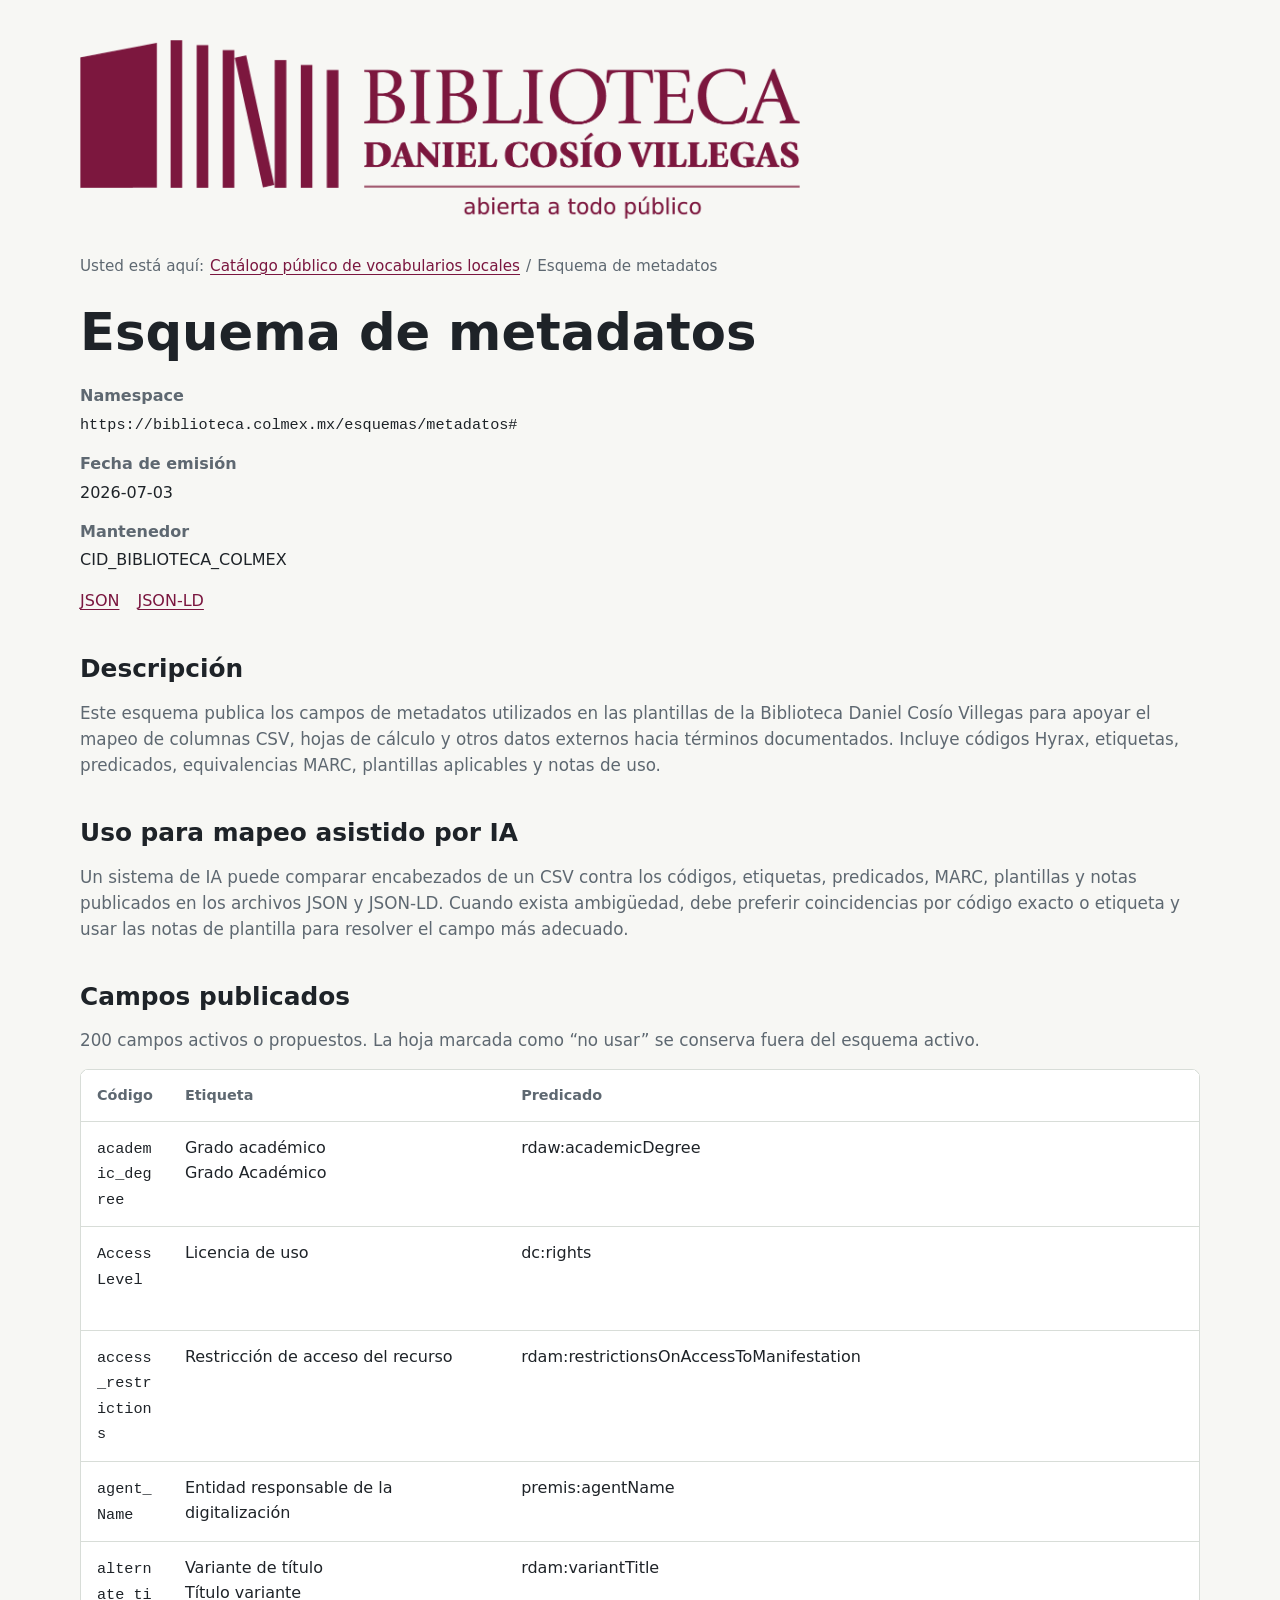
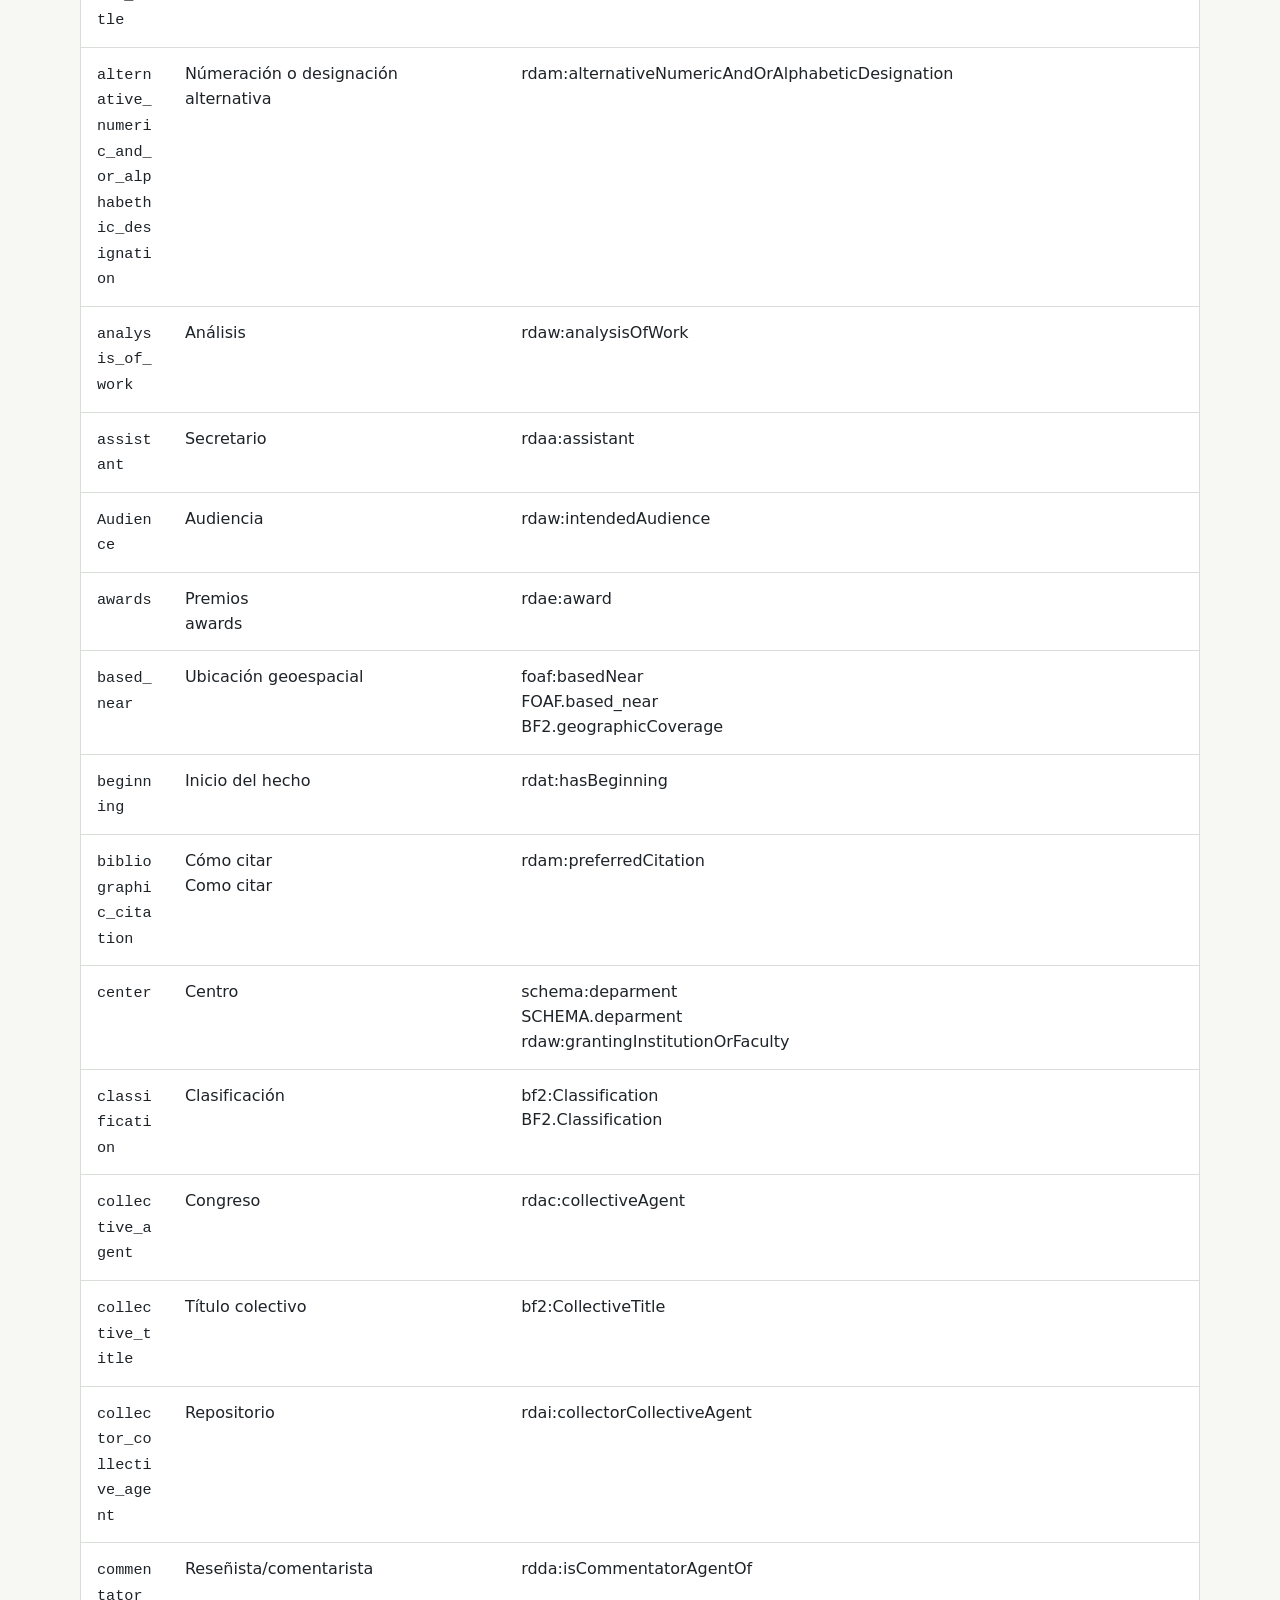
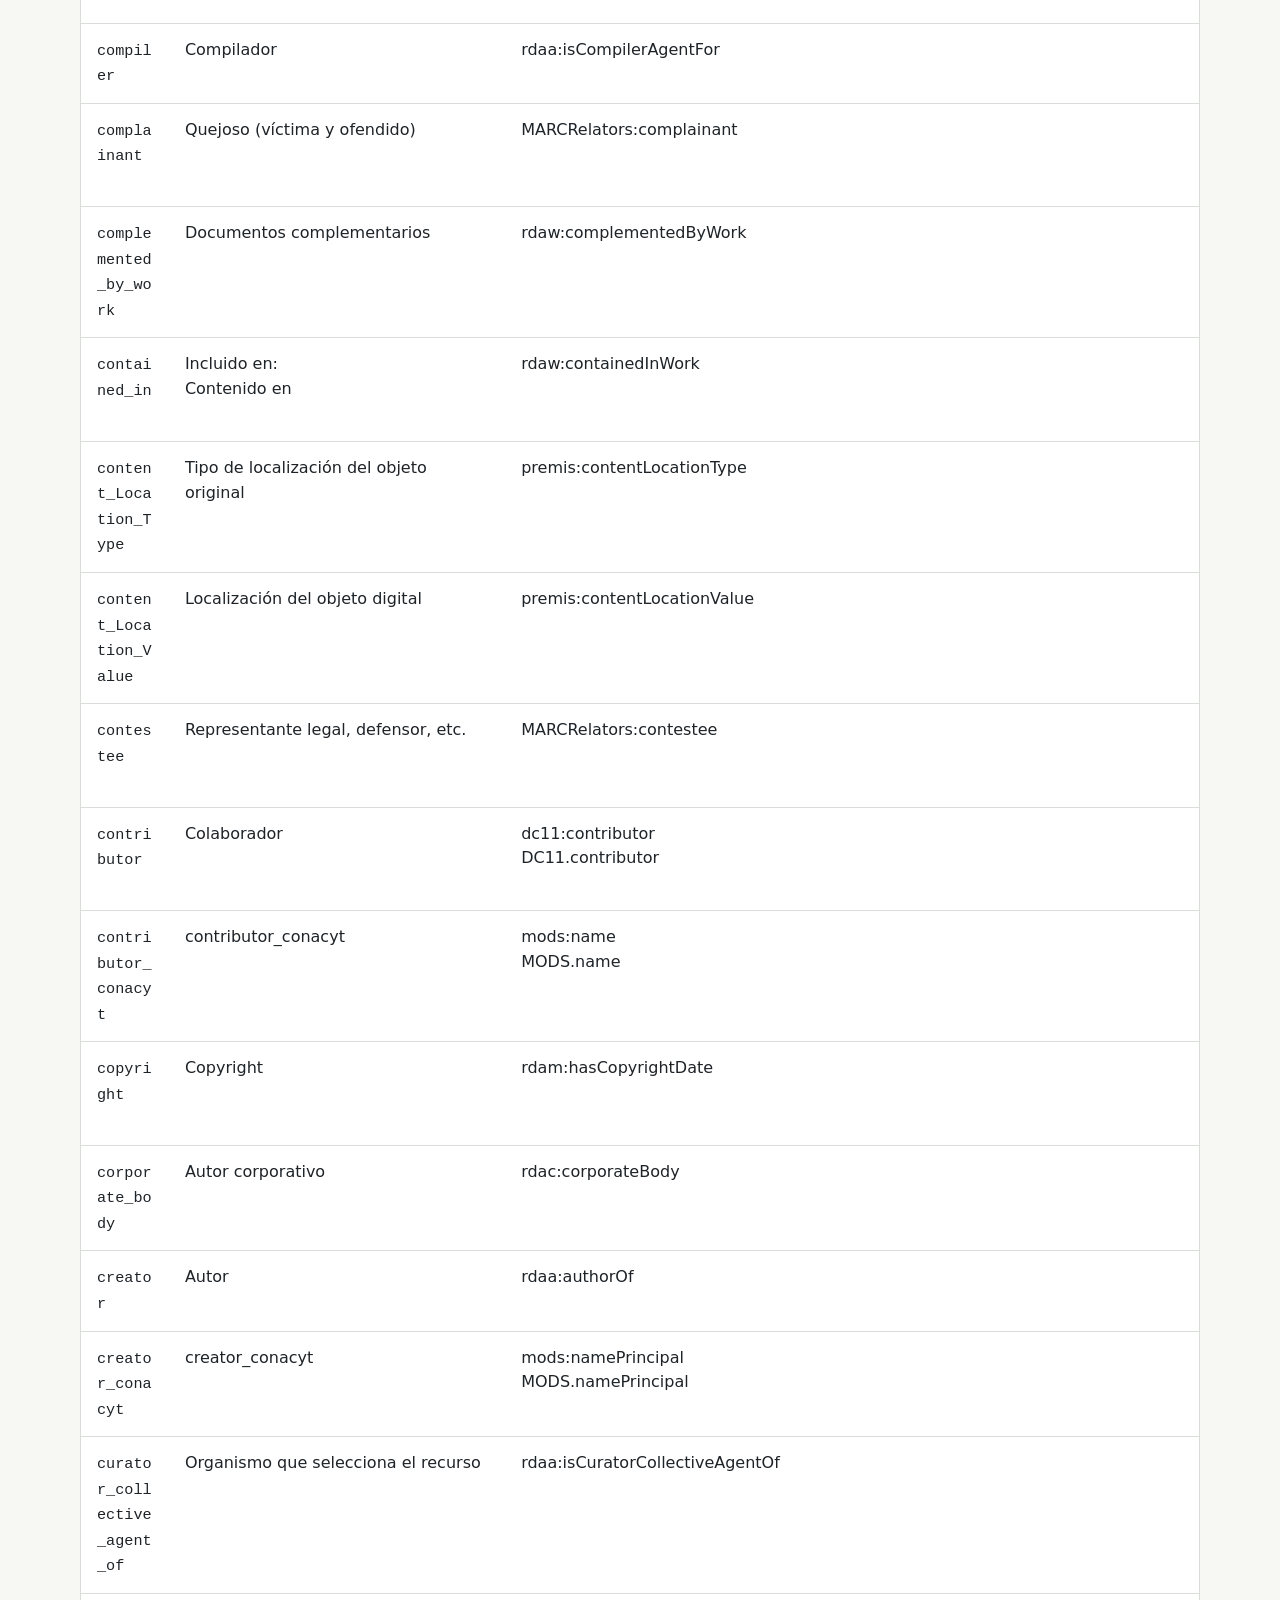
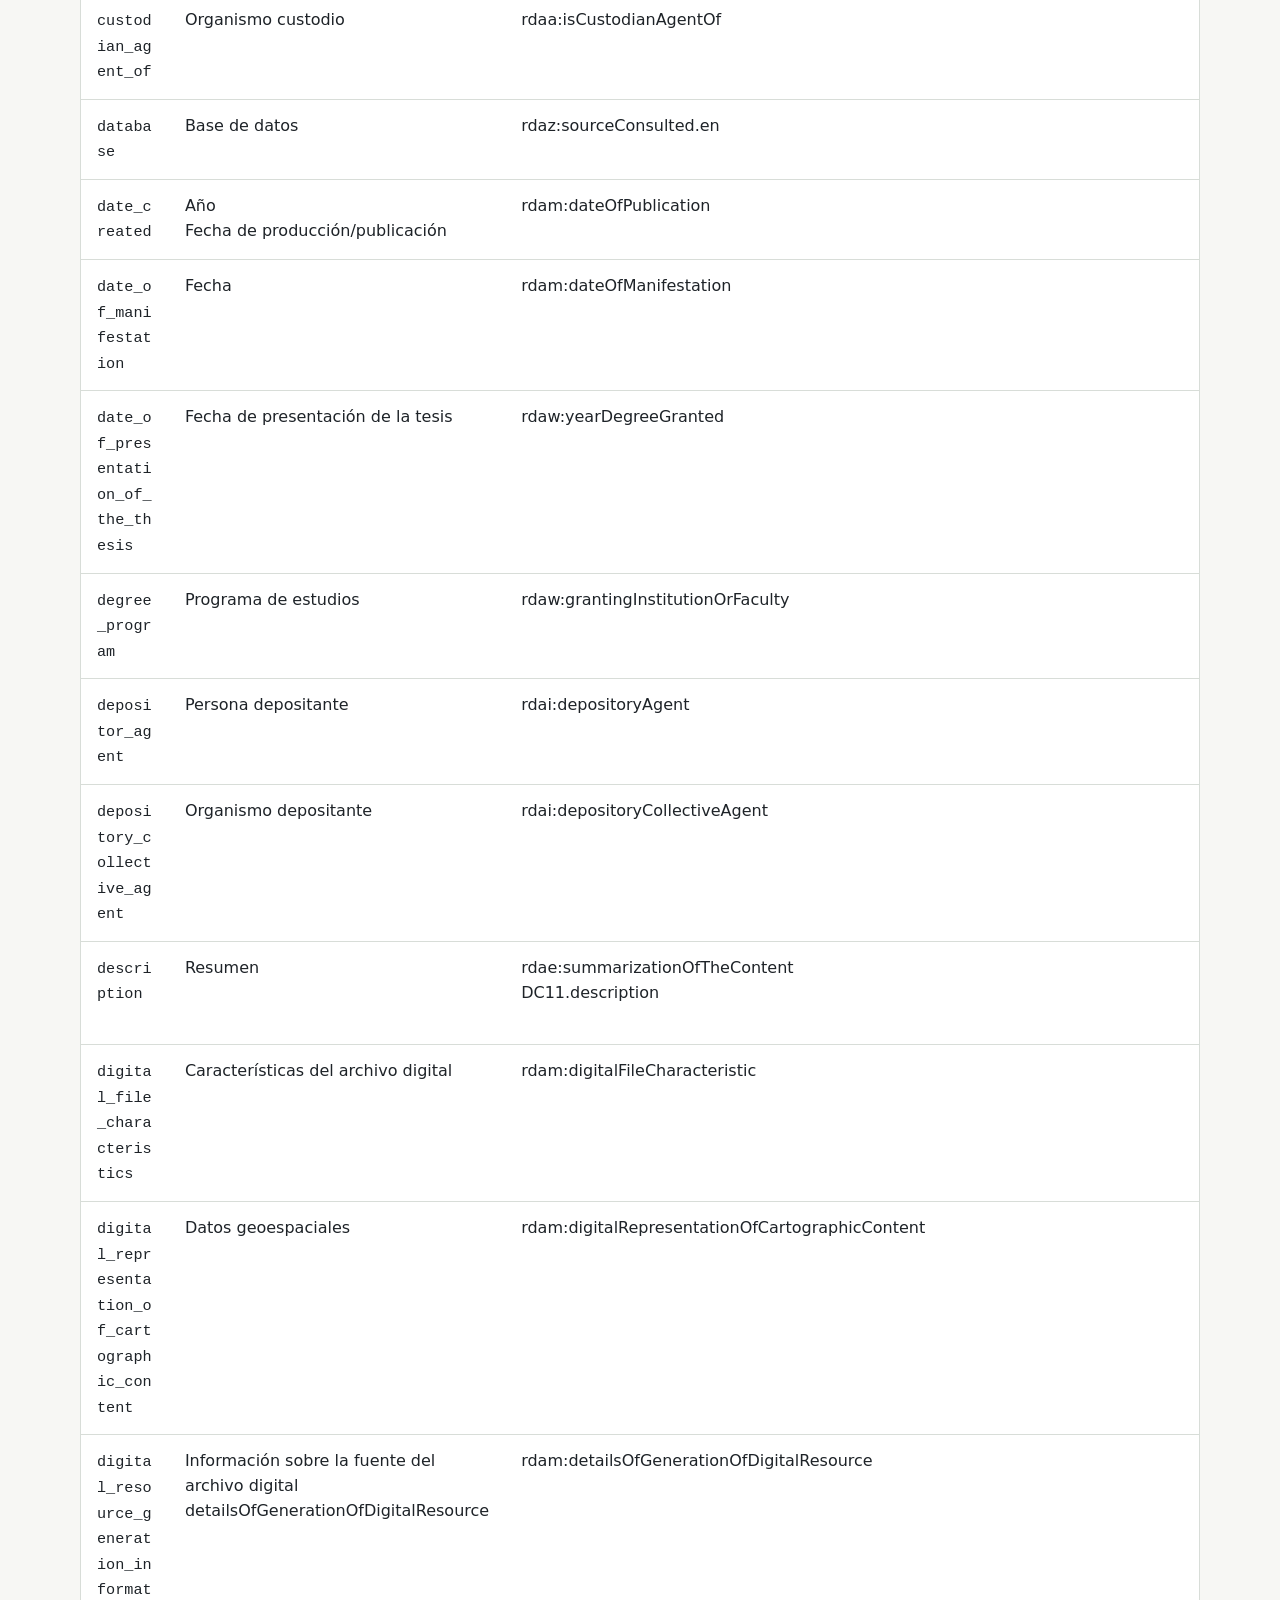
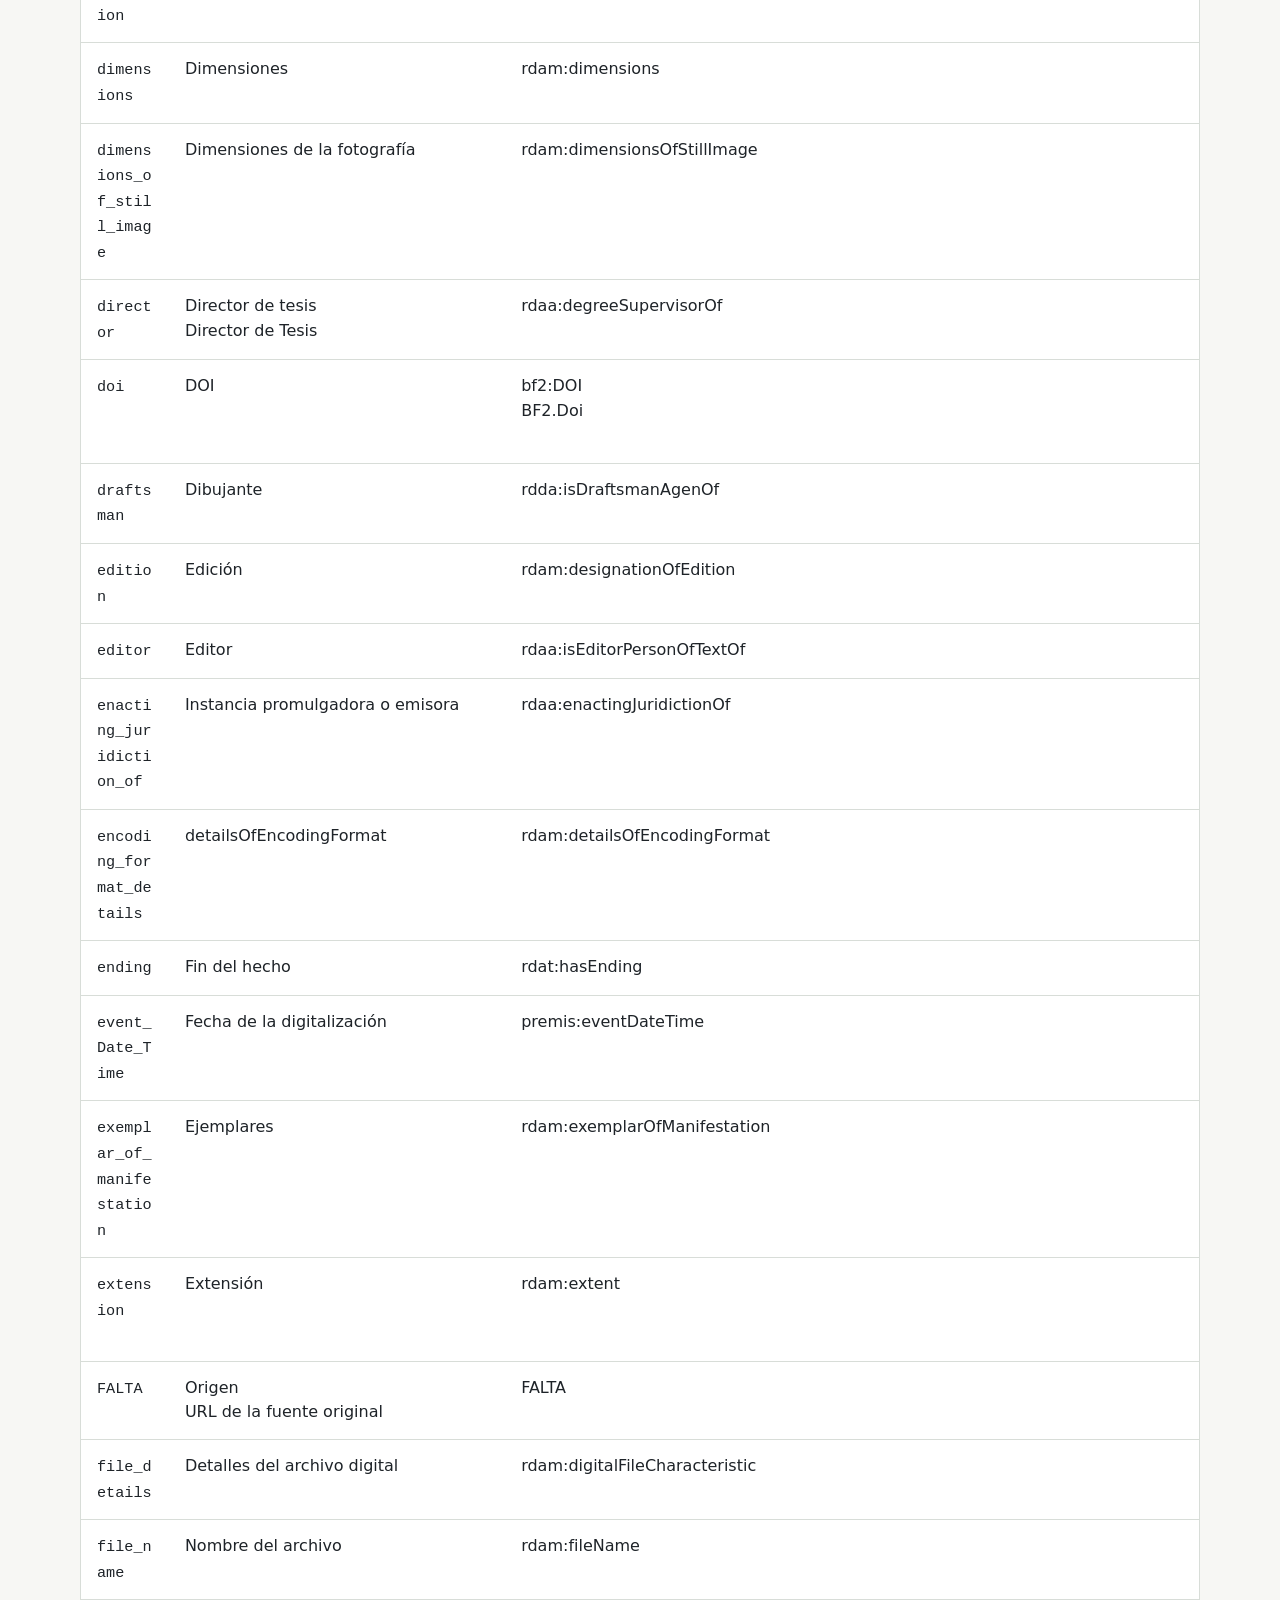
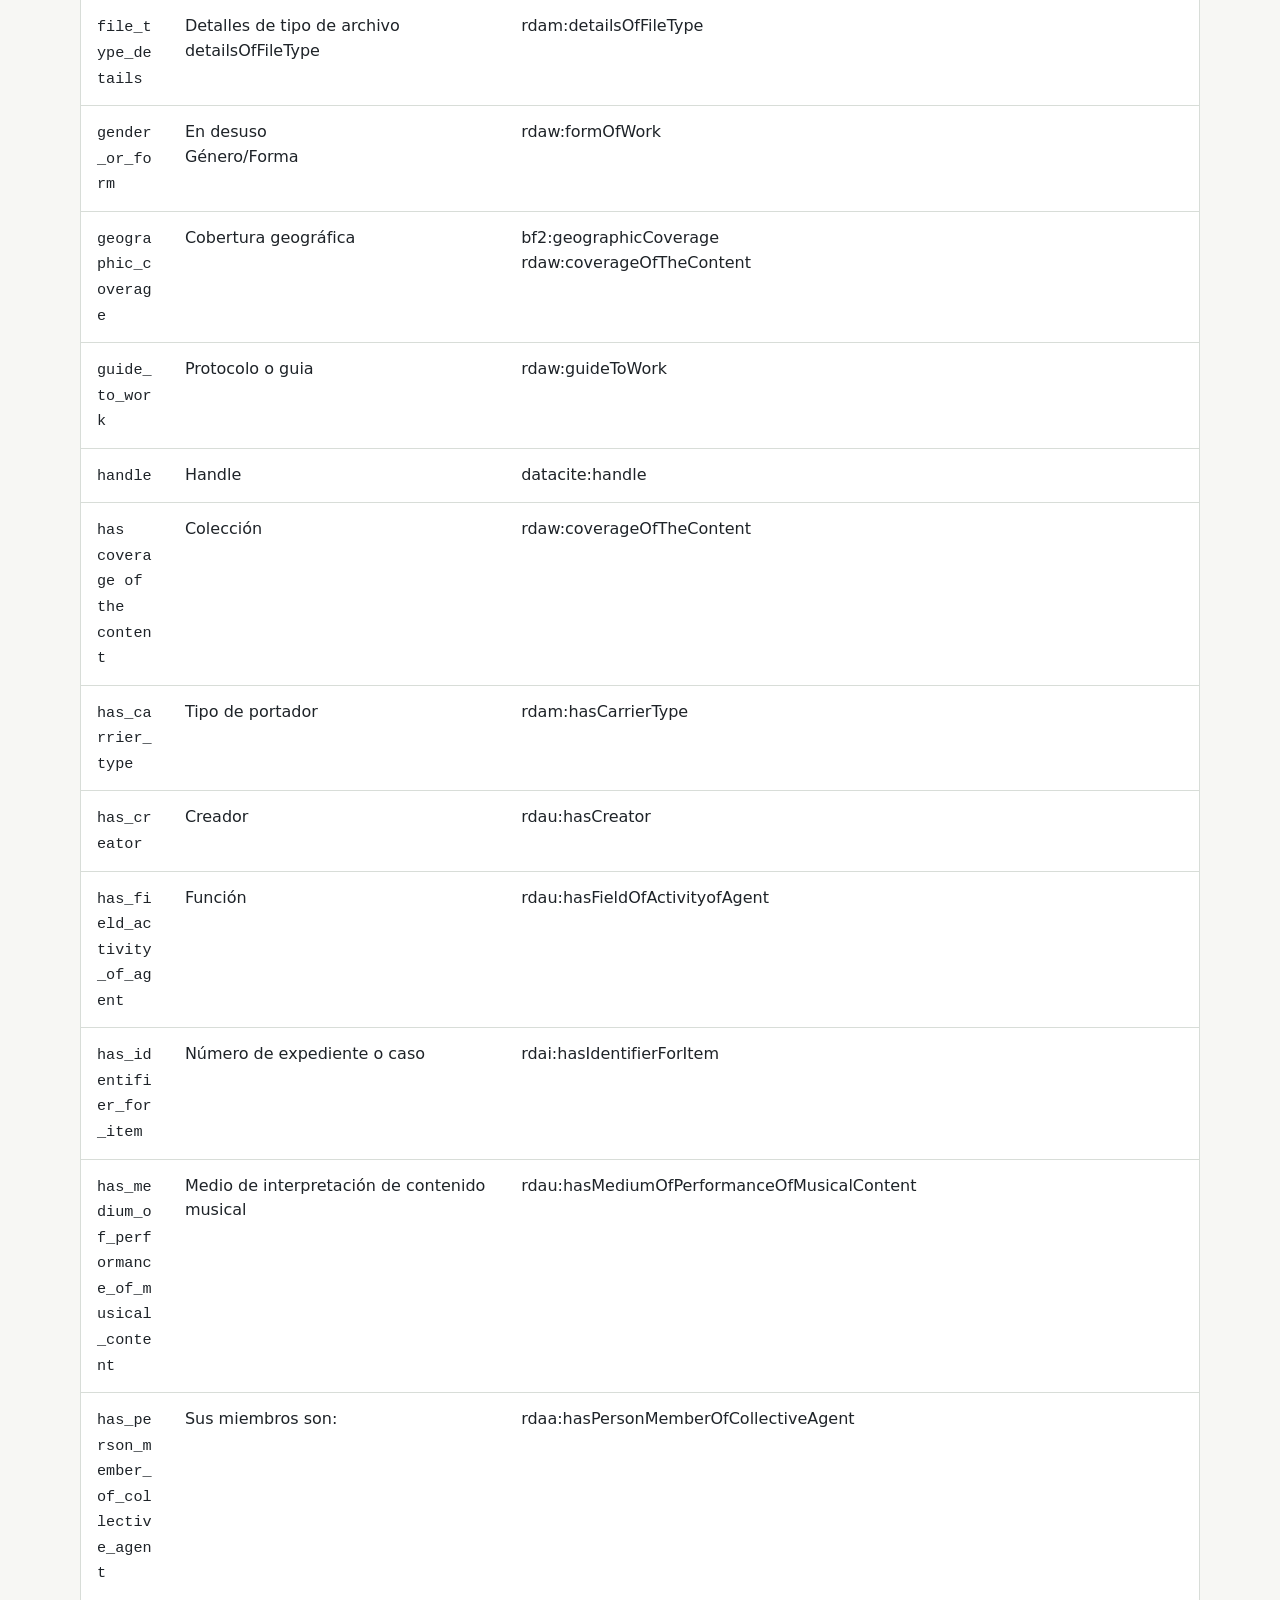
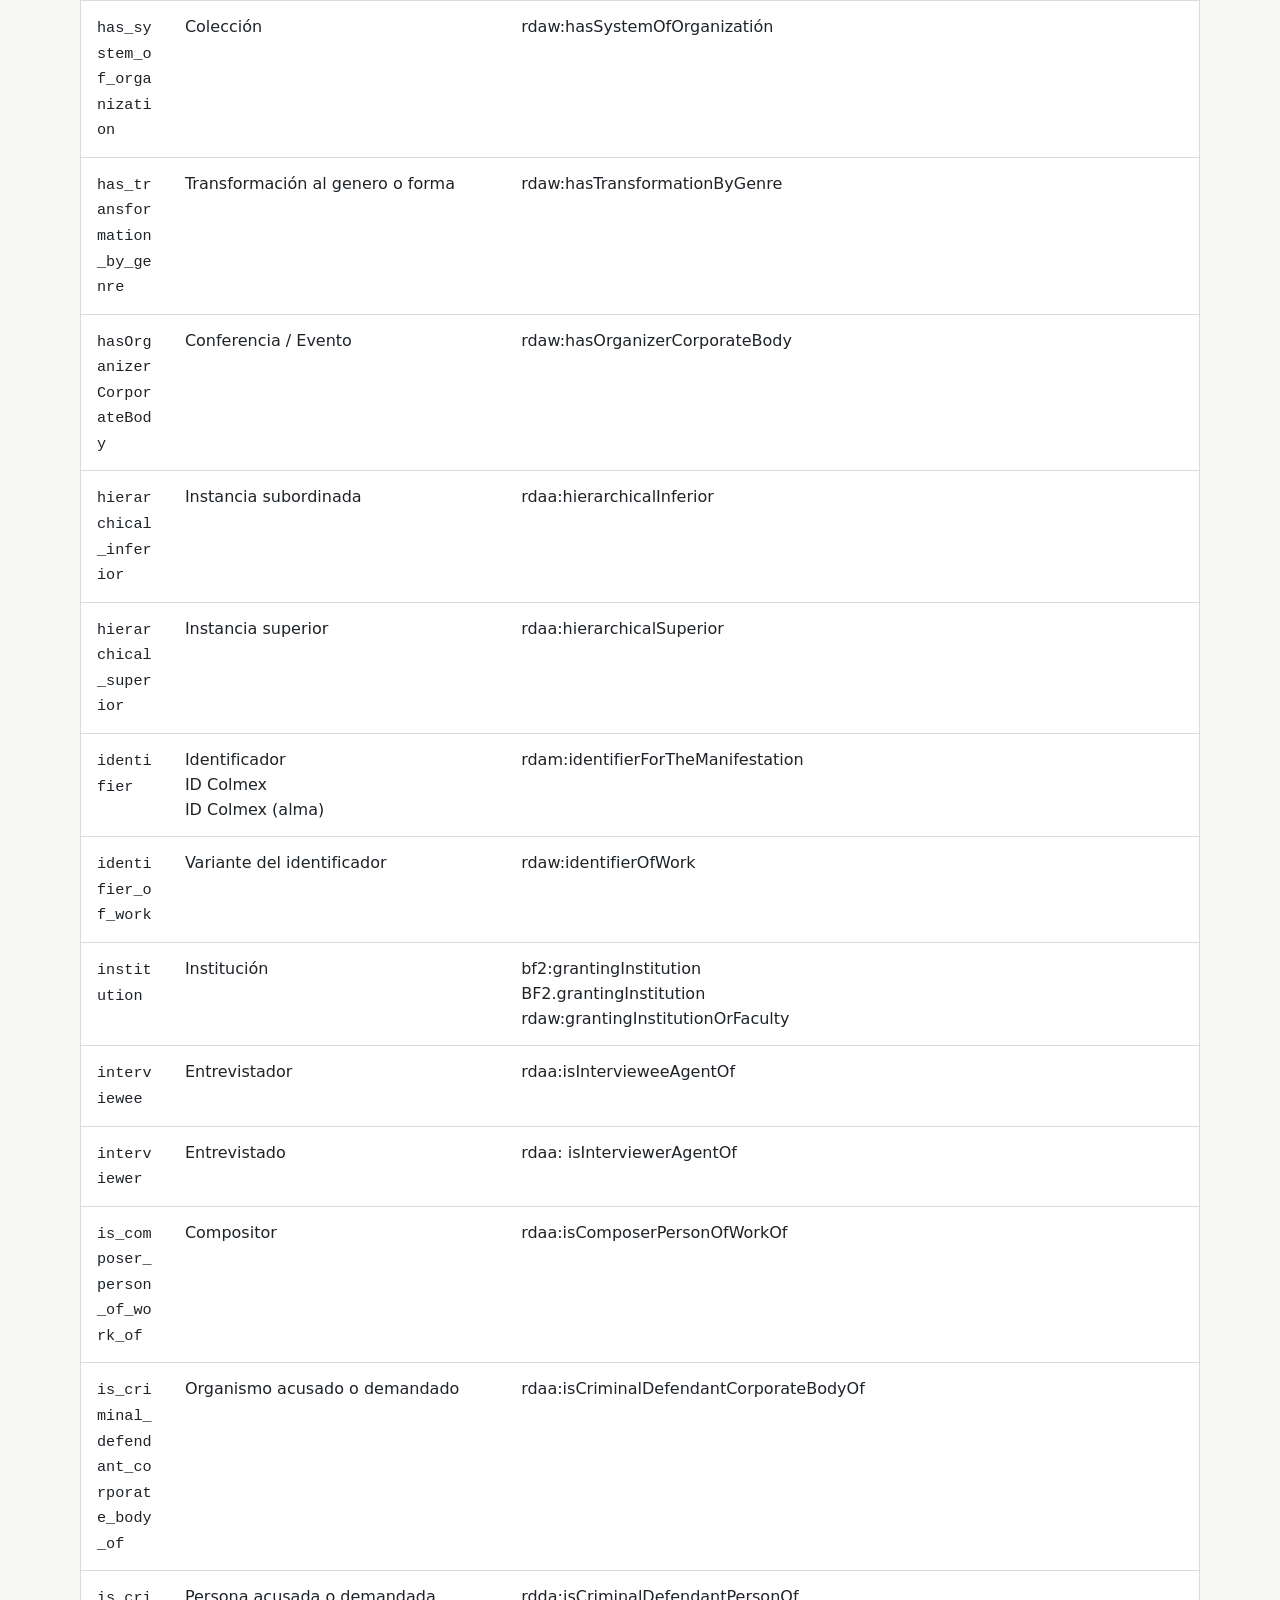
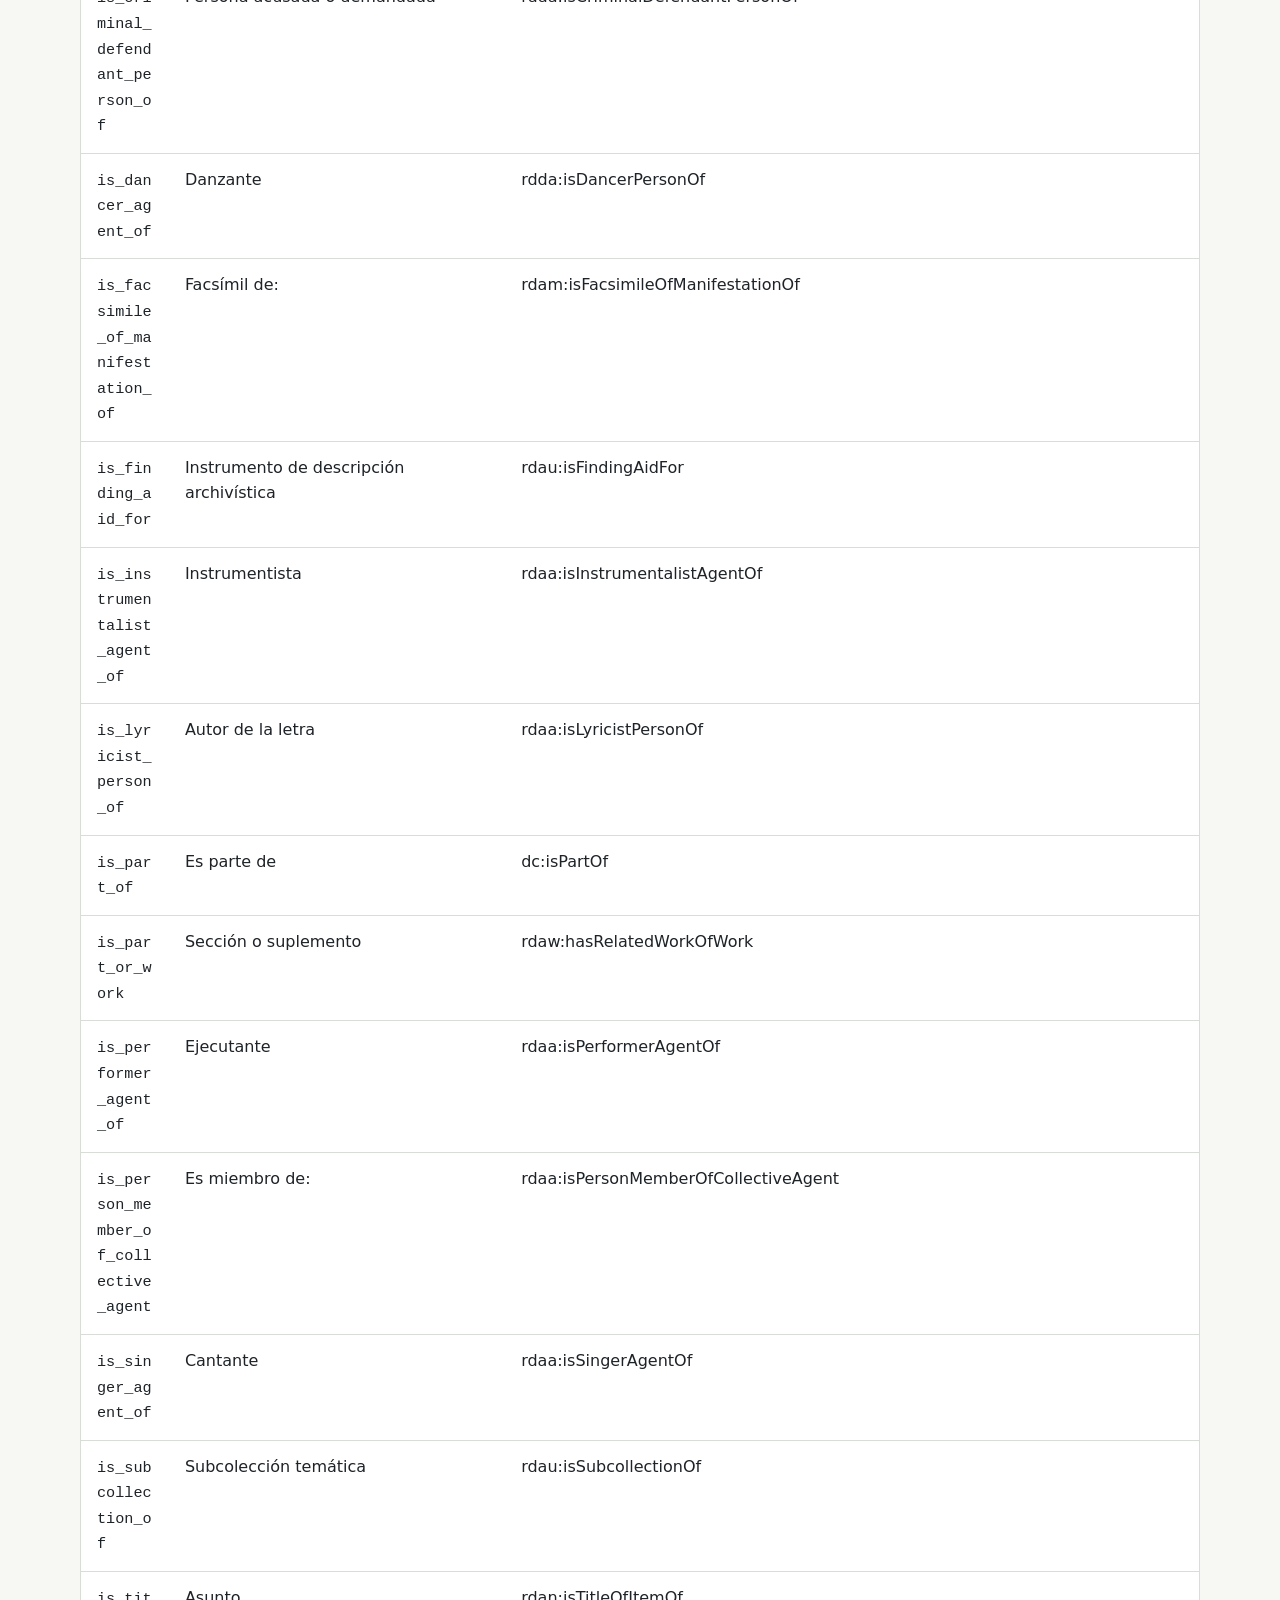
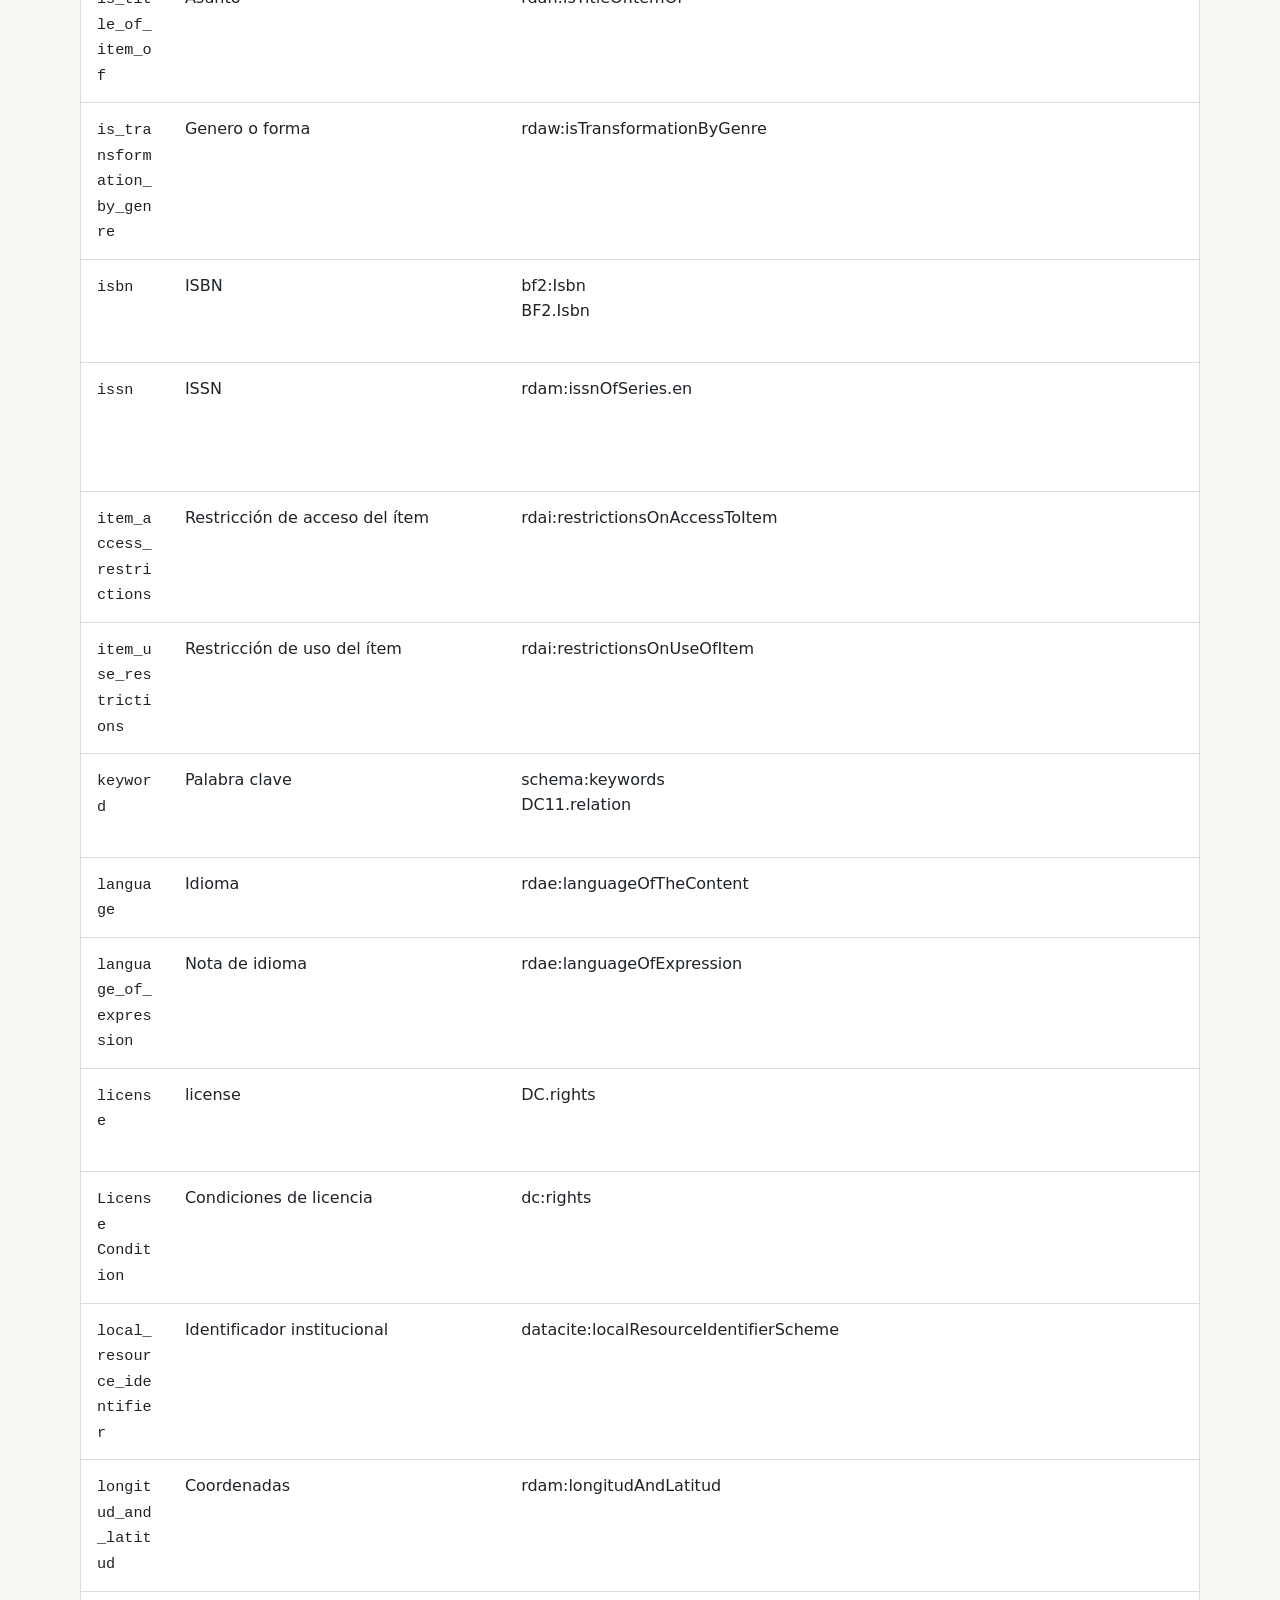
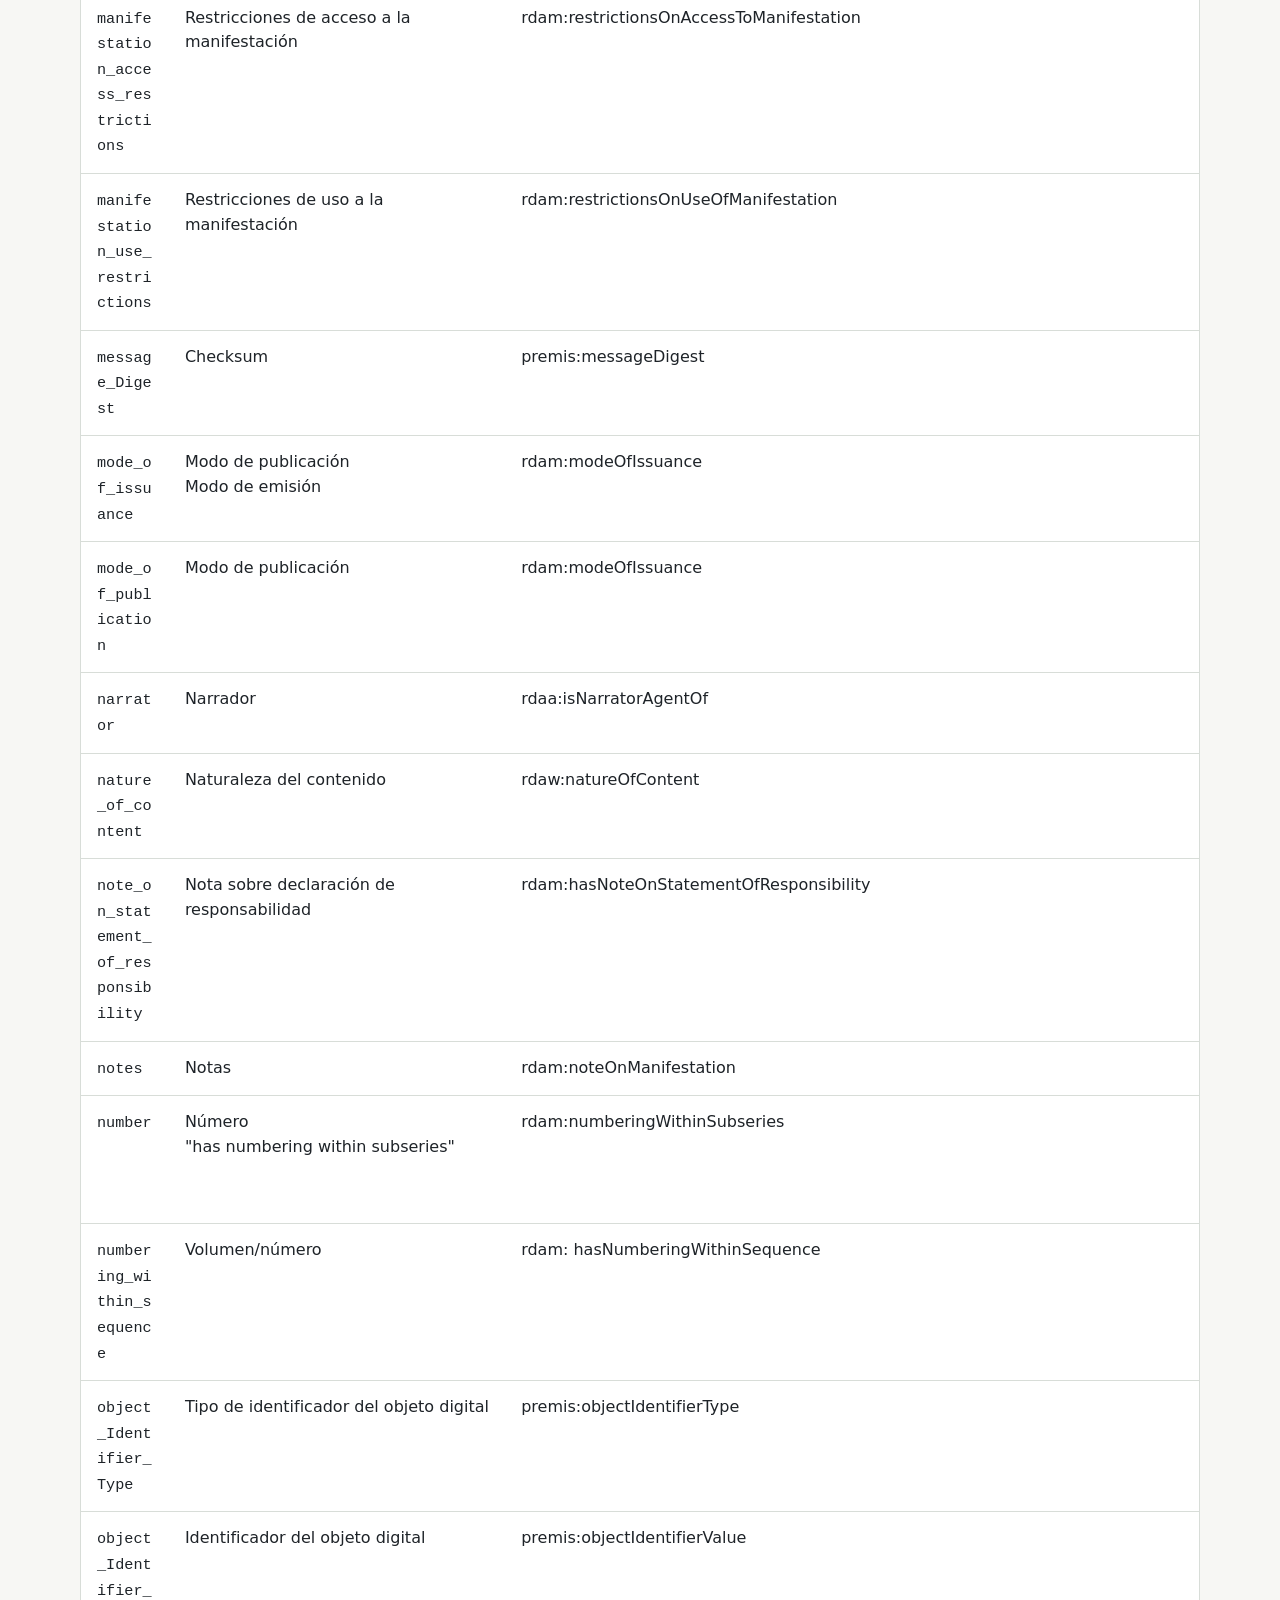
==== esquemas/metadatos/index.html @ 8b2d2aa9 "Publish metadata schema" ====
<!doctype html>
<html lang="es">
  <head>
    <meta charset="utf-8">
    <meta name="viewport" content="width=device-width, initial-scale=1">
    <title>Esquema de metadatos</title>
    <link rel="stylesheet" href="../../assets/vocabularios.css">
  </head>
  <body>
    <main class="page">
      <a class="site-logo" href="../../vocabularios/" aria-label="Biblioteca Daniel Cosío Villegas">
        <img src="../../assets/biblioteca-dcv-cm-rojo.png" alt="Biblioteca Daniel Cosío Villegas, abierta a todo público">
      </a>

      <nav class="breadcrumb" aria-label="Ruta de navegación">
        <span>Usted está aquí:</span>
        <a href="../../vocabularios/">Catálogo público de vocabularios locales</a>
        <span aria-hidden="true">/</span>
        <span aria-current="page">Esquema de metadatos</span>
      </nav>

      <header class="page-header">
        <h1>Esquema de metadatos</h1>
        <dl class="metadata">
          <div>
            <dt>Namespace</dt>
            <dd><code>https://biblioteca.colmex.mx/esquemas/metadatos#</code></dd>
          </div>
          <div>
            <dt>Fecha de emisión</dt>
            <dd>2026-07-03</dd>
          </div>
          <div>
            <dt>Mantenedor</dt>
            <dd>CID_BIBLIOTECA_COLMEX</dd>
          </div>
        </dl>
        <ul class="inline-links">
          <li><a href="../metadatos.json">JSON</a></li>
          <li><a href="../metadatos.jsonld">JSON-LD</a></li>
        </ul>
      </header>

      <section class="description-block" aria-labelledby="description">
        <h2 id="description">Descripción</h2>
        <p>Este esquema publica los campos de metadatos utilizados en las plantillas de la Biblioteca Daniel Cosío Villegas para apoyar el mapeo de columnas CSV, hojas de cálculo y otros datos externos hacia términos documentados. Incluye códigos Hyrax, etiquetas, predicados, equivalencias MARC, plantillas aplicables y notas de uso.</p>
      </section>

      <section aria-labelledby="ai-use">
        <h2 id="ai-use">Uso para mapeo asistido por IA</h2>
        <p class="section-copy">Un sistema de IA puede comparar encabezados de un CSV contra los códigos, etiquetas, predicados, MARC, plantillas y notas publicados en los archivos JSON y JSON-LD. Cuando exista ambigüedad, debe preferir coincidencias por código exacto o etiqueta y usar las notas de plantilla para resolver el campo más adecuado.</p>
      </section>

      <section aria-labelledby="fields">
        <h2 id="fields">Campos publicados</h2>
        <p class="section-copy">200 campos activos o propuestos. La hoja marcada como “no usar” se conserva fuera del esquema activo.</p>
        <div class="table-wrap">
          <table>
            <thead>
              <tr>
                <th>Código</th>
                <th>Etiqueta</th>
                <th>Predicado</th>
                <th>Plantillas</th>
              </tr>
            </thead>
            <tbody>
              <tr>
                <td><code>academic_degree</code></td>
                <td>Grado académico<br>Grado Académico</td>
                <td>rdaw:academicDegree</td>
                <td>Tesis</td>
              </tr>
              <tr>
                <td><code>Access Level</code></td>
                <td>Licencia de uso</td>
                <td>dc:rights</td>
                <td>Conacyt (no programar en HYRAX)</td>
              </tr>
              <tr>
                <td><code>access_restrictions</code></td>
                <td>Restricción de acceso del recurso</td>
                <td>rdam:restrictionsOnAccessToManifestation</td>
                <td>Tesis</td>
              </tr>
              <tr>
                <td><code>agent_Name</code></td>
                <td>Entidad responsable de la digitalización</td>
                <td>premis:agentName</td>
                <td>Preservación</td>
              </tr>
              <tr>
                <td><code>alternate_title</code></td>
                <td>Variante de título<br>Título variante</td>
                <td>rdam:variantTitle</td>
                <td>General</td>
              </tr>
              <tr>
                <td><code>alternative_numeric_and_or_alphabethic_designation</code></td>
                <td>Númeración o designación alternativa</td>
                <td>rdam:alternativeNumericAndOrAlphabeticDesignation</td>
                <td>Arquetipo Analíticas Tipo 1</td>
              </tr>
              <tr>
                <td><code>analysis_of_work</code></td>
                <td>Análisis</td>
                <td>rdaw:analysisOfWork</td>
                <td>Bases de datos</td>
              </tr>
              <tr>
                <td><code>assistant</code></td>
                <td>Secretario</td>
                <td>rdaa:assistant</td>
                <td>Tesis jurisprudenciales</td>
              </tr>
              <tr>
                <td><code>Audience</code></td>
                <td>Audiencia</td>
                <td>rdaw:intendedAudience</td>
                <td>General</td>
              </tr>
              <tr>
                <td><code>awards</code></td>
                <td>Premios<br>awards</td>
                <td>rdae:award</td>
                <td>Tesis</td>
              </tr>
              <tr>
                <td><code>based_near</code></td>
                <td>Ubicación geoespacial</td>
                <td>foaf:basedNear<br>FOAF.based_near<br>BF2.geographicCoverage</td>
                <td>General<br>General - Incluidos por defecto</td>
              </tr>
              <tr>
                <td><code>beginning</code></td>
                <td>Inicio del hecho</td>
                <td>rdat:hasBeginning</td>
                <td>General</td>
              </tr>
              <tr>
                <td><code>bibliographic_citation</code></td>
                <td>Cómo citar<br>Como citar</td>
                <td>rdam:preferredCitation</td>
                <td>General</td>
              </tr>
              <tr>
                <td><code>center</code></td>
                <td>Centro</td>
                <td>schema:deparment<br>SCHEMA.deparment<br>rdaw:grantingInstitutionOrFaculty</td>
                <td>Tesis<br>General</td>
              </tr>
              <tr>
                <td><code>classification</code></td>
                <td>Clasificación</td>
                <td>bf2:Classification<br>BF2.Classification</td>
                <td>General</td>
              </tr>
              <tr>
                <td><code>collective_agent</code></td>
                <td>Congreso</td>
                <td>rdac:collectiveAgent</td>
                <td>General</td>
              </tr>
              <tr>
                <td><code>collective_title</code></td>
                <td>Título colectivo</td>
                <td>bf2:CollectiveTitle</td>
                <td>General</td>
              </tr>
              <tr>
                <td><code>collector_collective_agent</code></td>
                <td>Repositorio</td>
                <td>rdai:collectorCollectiveAgent</td>
                <td>General</td>
              </tr>
              <tr>
                <td><code>commentator</code></td>
                <td>Reseñista/comentarista</td>
                <td>rdda:isCommentatorAgentOf</td>
                <td>General</td>
              </tr>
              <tr>
                <td><code>compiler</code></td>
                <td>Compilador</td>
                <td>rdaa:isCompilerAgentFor</td>
                <td>General</td>
              </tr>
              <tr>
                <td><code>complainant</code></td>
                <td>Quejoso (víctima y ofendido)</td>
                <td>MARCRelators:complainant</td>
                <td>Arquetipo Documentos Legales</td>
              </tr>
              <tr>
                <td><code>complemented_by_work</code></td>
                <td>Documentos complementarios</td>
                <td>rdaw:complementedByWork</td>
                <td>Bases de datos</td>
              </tr>
              <tr>
                <td><code>contained_in</code></td>
                <td>Incluido en:<br>Contenido en</td>
                <td>rdaw:containedInWork</td>
                <td>General<br>Analiticas de Revistas COLMEX</td>
              </tr>
              <tr>
                <td><code>content_Location_Type</code></td>
                <td>Tipo de localización del objeto original</td>
                <td>premis:contentLocationType</td>
                <td>Preservación</td>
              </tr>
              <tr>
                <td><code>content_Location_Value</code></td>
                <td>Localización del objeto digital</td>
                <td>premis:contentLocationValue</td>
                <td>Preservación</td>
              </tr>
              <tr>
                <td><code>contestee</code></td>
                <td>Representante legal, defensor, etc.</td>
                <td>MARCRelators:contestee</td>
                <td>Arquetipo Documentos Legales</td>
              </tr>
              <tr>
                <td><code>contributor</code></td>
                <td>Colaborador</td>
                <td>dc11:contributor<br>DC11.contributor</td>
                <td>General<br>General - Incluidos por defecto</td>
              </tr>
              <tr>
                <td><code>contributor_conacyt</code></td>
                <td>contributor_conacyt</td>
                <td>mods:name<br>MODS.name</td>
                <td>Conacyt</td>
              </tr>
              <tr>
                <td><code>copyright</code></td>
                <td>Copyright</td>
                <td>rdam:hasCopyrightDate</td>
                <td>Arquetipo Libros/Capitulos /Videos</td>
              </tr>
              <tr>
                <td><code>corporate_body</code></td>
                <td>Autor corporativo</td>
                <td>rdac:corporateBody</td>
                <td>General</td>
              </tr>
              <tr>
                <td><code>creator</code></td>
                <td>Autor</td>
                <td>rdaa:authorOf</td>
                <td>General</td>
              </tr>
              <tr>
                <td><code>creator_conacyt</code></td>
                <td>creator_conacyt</td>
                <td>mods:namePrincipal<br>MODS.namePrincipal</td>
                <td>Conacyt</td>
              </tr>
              <tr>
                <td><code>curator_collective_agent_of</code></td>
                <td>Organismo que selecciona el recurso</td>
                <td>rdaa:isCuratorCollectiveAgentOf</td>
                <td>General</td>
              </tr>
              <tr>
                <td><code>custodian_agent_of</code></td>
                <td>Organismo custodio</td>
                <td>rdaa:isCustodianAgentOf</td>
                <td>General</td>
              </tr>
              <tr>
                <td><code>database</code></td>
                <td>Base de datos</td>
                <td>rdaz:sourceConsulted.en</td>
                <td>Analiticas de Revistas COLMEX</td>
              </tr>
              <tr>
                <td><code>date_created</code></td>
                <td>Año<br>Fecha de producción/publicación</td>
                <td>rdam:dateOfPublication</td>
                <td>General</td>
              </tr>
              <tr>
                <td><code>date_of_manifestation</code></td>
                <td>Fecha</td>
                <td>rdam:dateOfManifestation</td>
                <td>General</td>
              </tr>
              <tr>
                <td><code>date_of_presentation_of_the_thesis</code></td>
                <td>Fecha de presentación de la tesis</td>
                <td>rdaw:yearDegreeGranted</td>
                <td>Tesis</td>
              </tr>
              <tr>
                <td><code>degree_program</code></td>
                <td>Programa de estudios</td>
                <td>rdaw:grantingInstitutionOrFaculty</td>
                <td>Tesis</td>
              </tr>
              <tr>
                <td><code>depositor_agent</code></td>
                <td>Persona depositante</td>
                <td>rdai:depositoryAgent</td>
                <td>General</td>
              </tr>
              <tr>
                <td><code>depository_collective_agent</code></td>
                <td>Organismo depositante</td>
                <td>rdai:depositoryCollectiveAgent</td>
                <td>General</td>
              </tr>
              <tr>
                <td><code>description</code></td>
                <td>Resumen</td>
                <td>rdae:summarizationOfTheContent<br>DC11.description</td>
                <td>General<br>General - Incluidos por defecto</td>
              </tr>
              <tr>
                <td><code>digital_file_characteristics</code></td>
                <td>Características del archivo digital</td>
                <td>rdam:digitalFileCharacteristic</td>
                <td>General</td>
              </tr>
              <tr>
                <td><code>digital_representation_of_cartographic_content</code></td>
                <td>Datos geoespaciales</td>
                <td>rdam:digitalRepresentationOfCartographicContent</td>
                <td>Mapas</td>
              </tr>
              <tr>
                <td><code>digital_resource_generation_information</code></td>
                <td>Información sobre la fuente del archivo digital<br>detailsOfGenerationOfDigitalResource</td>
                <td>rdam:detailsOfGenerationOfDigitalResource</td>
                <td>General<br>Tesis</td>
              </tr>
              <tr>
                <td><code>dimensions</code></td>
                <td>Dimensiones</td>
                <td>rdam:dimensions</td>
                <td>General<br>Tesis</td>
              </tr>
              <tr>
                <td><code>dimensions_of_still_image</code></td>
                <td>Dimensiones de la fotografía</td>
                <td>rdam:dimensionsOfStillImage</td>
                <td>Fotografía</td>
              </tr>
              <tr>
                <td><code>director</code></td>
                <td>Director de tesis<br>Director de Tesis</td>
                <td>rdaa:degreeSupervisorOf</td>
                <td>Tesis</td>
              </tr>
              <tr>
                <td><code>doi</code></td>
                <td>DOI</td>
                <td>bf2:DOI<br>BF2.Doi</td>
                <td>General<br>General - Incluidos por defecto</td>
              </tr>
              <tr>
                <td><code>draftsman</code></td>
                <td>Dibujante</td>
                <td>rdda:isDraftsmanAgenOf</td>
                <td>General</td>
              </tr>
              <tr>
                <td><code>edition</code></td>
                <td>Edición</td>
                <td>rdam:designationOfEdition</td>
                <td>General<br>Tesis</td>
              </tr>
              <tr>
                <td><code>editor</code></td>
                <td>Editor</td>
                <td>rdaa:isEditorPersonOfTextOf</td>
                <td>General</td>
              </tr>
              <tr>
                <td><code>enacting_juridiction_of</code></td>
                <td>Instancia promulgadora o emisora</td>
                <td>rdaa:enactingJuridictionOf</td>
                <td>Arquetipo Documentos Legales</td>
              </tr>
              <tr>
                <td><code>encoding_format_details</code></td>
                <td>detailsOfEncodingFormat</td>
                <td>rdam:detailsOfEncodingFormat</td>
                <td>Tesis</td>
              </tr>
              <tr>
                <td><code>ending</code></td>
                <td>Fin del hecho</td>
                <td>rdat:hasEnding</td>
                <td>General</td>
              </tr>
              <tr>
                <td><code>event_Date_Time</code></td>
                <td>Fecha de la digitalización</td>
                <td>premis:eventDateTime</td>
                <td>Preservación</td>
              </tr>
              <tr>
                <td><code>exemplar_of_manifestation</code></td>
                <td>Ejemplares</td>
                <td>rdam:exemplarOfManifestation</td>
                <td>Tesis<br>QUITAR</td>
              </tr>
              <tr>
                <td><code>extension</code></td>
                <td>Extensión</td>
                <td>rdam:extent</td>
                <td>General<br>Tesis<br>QUITAR</td>
              </tr>
              <tr>
                <td><code>FALTA</code></td>
                <td>Origen<br>URL de la fuente original</td>
                <td>FALTA</td>
                <td>Preservación</td>
              </tr>
              <tr>
                <td><code>file_details</code></td>
                <td>Detalles del archivo digital</td>
                <td>rdam:digitalFileCharacteristic</td>
                <td>Tesis</td>
              </tr>
              <tr>
                <td><code>file_name</code></td>
                <td>Nombre del archivo</td>
                <td>rdam:fileName</td>
                <td>General (No Progamar)</td>
              </tr>
              <tr>
                <td><code>file_type_details</code></td>
                <td>Detalles de tipo de archivo<br>detailsOfFileType</td>
                <td>rdam:detailsOfFileType</td>
                <td>General<br>Tesis</td>
              </tr>
              <tr>
                <td><code>gender_or_form</code></td>
                <td>En desuso<br>Género/Forma</td>
                <td>rdaw:formOfWork</td>
                <td>General</td>
              </tr>
              <tr>
                <td><code>geographic_coverage</code></td>
                <td>Cobertura geográfica</td>
                <td>bf2:geographicCoverage<br>rdaw:coverageOfTheContent</td>
                <td>General</td>
              </tr>
              <tr>
                <td><code>guide_to_work</code></td>
                <td>Protocolo o guia</td>
                <td>rdaw:guideToWork</td>
                <td>Bases de datos</td>
              </tr>
              <tr>
                <td><code>handle</code></td>
                <td>Handle</td>
                <td>datacite:handle</td>
                <td>General</td>
              </tr>
              <tr>
                <td><code>has coverage of the content</code></td>
                <td>Colección</td>
                <td>rdaw:coverageOfTheContent</td>
                <td>Analiticas de Revistas COLMEX</td>
              </tr>
              <tr>
                <td><code>has_carrier_type</code></td>
                <td>Tipo de portador</td>
                <td>rdam:hasCarrierType</td>
                <td>General</td>
              </tr>
              <tr>
                <td><code>has_creator</code></td>
                <td>Creador</td>
                <td>rdau:hasCreator</td>
                <td>General</td>
              </tr>
              <tr>
                <td><code>has_field_activity_of_agent</code></td>
                <td>Función</td>
                <td>rdau:hasFieldOfActivityofAgent</td>
                <td>General</td>
              </tr>
              <tr>
                <td><code>has_identifier_for_item</code></td>
                <td>Número de expediente o caso</td>
                <td>rdai:hasIdentifierForItem</td>
                <td>Arquetipo Documentos Legales</td>
              </tr>
              <tr>
                <td><code>has_medium_of_performance_of_musical_content</code></td>
                <td>Medio de interpretación de contenido musical</td>
                <td>rdau:hasMediumOfPerformanceOfMusicalContent</td>
                <td>Audio</td>
              </tr>
              <tr>
                <td><code>has_person_member_of_collective_agent</code></td>
                <td>Sus miembros son:</td>
                <td>rdaa:hasPersonMemberOfCollectiveAgent</td>
                <td>General</td>
              </tr>
              <tr>
                <td><code>has_system_of_organization</code></td>
                <td>Colección</td>
                <td>rdaw:hasSystemOfOrganizatión</td>
                <td>General</td>
              </tr>
              <tr>
                <td><code>has_transformation_by_genre</code></td>
                <td>Transformación al genero o forma</td>
                <td>rdaw:hasTransformationByGenre</td>
                <td>General</td>
              </tr>
              <tr>
                <td><code>hasOrganizerCorporateBody</code></td>
                <td>Conferencia / Evento</td>
                <td>rdaw:hasOrganizerCorporateBody</td>
                <td>General</td>
              </tr>
              <tr>
                <td><code>hierarchical_inferior</code></td>
                <td>Instancia subordinada</td>
                <td>rdaa:hierarchicalInferior</td>
                <td>Arquetipo Documentos Legales</td>
              </tr>
              <tr>
                <td><code>hierarchical_superior</code></td>
                <td>Instancia superior</td>
                <td>rdaa:hierarchicalSuperior</td>
                <td>Arquetipo Documentos Legales</td>
              </tr>
              <tr>
                <td><code>identifier</code></td>
                <td>Identificador<br>ID Colmex<br>ID Colmex (alma)</td>
                <td>rdam:identifierForTheManifestation</td>
                <td>General<br>General - Incluidos por defecto</td>
              </tr>
              <tr>
                <td><code>identifier_of_work</code></td>
                <td>Variante del identificador</td>
                <td>rdaw:identifierOfWork</td>
                <td>Arquetipo Documentos Legales</td>
              </tr>
              <tr>
                <td><code>institution</code></td>
                <td>Institución</td>
                <td>bf2:grantingInstitution<br>BF2.grantingInstitution<br>rdaw:grantingInstitutionOrFaculty</td>
                <td>Tesis</td>
              </tr>
              <tr>
                <td><code>interviewee</code></td>
                <td>Entrevistador</td>
                <td>rdaa:isIntervieweeAgentOf</td>
                <td>General</td>
              </tr>
              <tr>
                <td><code>interviewer</code></td>
                <td>Entrevistado</td>
                <td>rdaa: isInterviewerAgentOf</td>
                <td>General</td>
              </tr>
              <tr>
                <td><code>is_composer_person_of_work_of</code></td>
                <td>Compositor</td>
                <td>rdaa:isComposerPersonOfWorkOf</td>
                <td>Audio</td>
              </tr>
              <tr>
                <td><code>is_criminal_defendant_corporate_body_of</code></td>
                <td>Organismo acusado o demandado</td>
                <td>rdaa:isCriminalDefendantCorporateBodyOf</td>
                <td>Arquetipo Documentos Legales</td>
              </tr>
              <tr>
                <td><code>is_criminal_defendant_person_of</code></td>
                <td>Persona acusada o demandada</td>
                <td>rdda:isCriminalDefendantPersonOf</td>
                <td>Arquetipo Documentos Legales</td>
              </tr>
              <tr>
                <td><code>is_dancer_agent_of</code></td>
                <td>Danzante</td>
                <td>rdda:isDancerPersonOf</td>
                <td>General</td>
              </tr>
              <tr>
                <td><code>is_facsimile_of_manifestation_of</code></td>
                <td>Facsímil de:</td>
                <td>rdam:isFacsimileOfManifestationOf</td>
                <td>General</td>
              </tr>
              <tr>
                <td><code>is_finding_aid_for</code></td>
                <td>Instrumento de descripción archivística</td>
                <td>rdau:isFindingAidFor</td>
                <td>Documentos archivísticos</td>
              </tr>
              <tr>
                <td><code>is_instrumentalist_agent_of</code></td>
                <td>Instrumentista</td>
                <td>rdaa:isInstrumentalistAgentOf</td>
                <td>Audio</td>
              </tr>
              <tr>
                <td><code>is_lyricist_person_of</code></td>
                <td>Autor de la letra</td>
                <td>rdaa:isLyricistPersonOf</td>
                <td>Audio</td>
              </tr>
              <tr>
                <td><code>is_part_of</code></td>
                <td>Es parte de</td>
                <td>dc:isPartOf</td>
                <td>Preservación</td>
              </tr>
              <tr>
                <td><code>is_part_or_work</code></td>
                <td>Sección o suplemento</td>
                <td>rdaw:hasRelatedWorkOfWork</td>
                <td>Arquetipo Analíticas Tipo 1</td>
              </tr>
              <tr>
                <td><code>is_performer_agent_of</code></td>
                <td>Ejecutante</td>
                <td>rdaa:isPerformerAgentOf</td>
                <td>Audio</td>
              </tr>
              <tr>
                <td><code>is_person_member_of_collective_agent</code></td>
                <td>Es miembro de:</td>
                <td>rdaa:isPersonMemberOfCollectiveAgent</td>
                <td>General</td>
              </tr>
              <tr>
                <td><code>is_singer_agent_of</code></td>
                <td>Cantante</td>
                <td>rdaa:isSingerAgentOf</td>
                <td>Audio</td>
              </tr>
              <tr>
                <td><code>is_subcollection_of</code></td>
                <td>Subcolección temática</td>
                <td>rdau:isSubcollectionOf</td>
                <td>General</td>
              </tr>
              <tr>
                <td><code>is_title_of_item_of</code></td>
                <td>Asunto</td>
                <td>rdan:isTitleOfItemOf</td>
                <td>Arquetipo Documentos Legales</td>
              </tr>
              <tr>
                <td><code>is_transformation_by_genre</code></td>
                <td>Genero o forma</td>
                <td>rdaw:isTransformationByGenre</td>
                <td>General</td>
              </tr>
              <tr>
                <td><code>isbn</code></td>
                <td>ISBN</td>
                <td>bf2:Isbn<br>BF2.Isbn</td>
                <td>General<br>General - Incluidos por defecto</td>
              </tr>
              <tr>
                <td><code>issn</code></td>
                <td>ISSN</td>
                <td>rdam:issnOfSeries.en</td>
                <td>Arquetipo Analíticas Tipo 2<br>Analiticas de Revistas COLMEX</td>
              </tr>
              <tr>
                <td><code>item_access_restrictions</code></td>
                <td>Restricción de acceso del ítem</td>
                <td>rdai:restrictionsOnAccessToItem</td>
                <td>General<br>Tesis</td>
              </tr>
              <tr>
                <td><code>item_use_restrictions</code></td>
                <td>Restricción de uso del ítem</td>
                <td>rdai:restrictionsOnUseOfItem</td>
                <td>General<br>Tesis</td>
              </tr>
              <tr>
                <td><code>keyword</code></td>
                <td>Palabra clave</td>
                <td>schema:keywords<br>DC11.relation</td>
                <td>General<br>General - Incluidos por defecto</td>
              </tr>
              <tr>
                <td><code>language</code></td>
                <td>Idioma</td>
                <td>rdae:languageOfTheContent</td>
                <td>General</td>
              </tr>
              <tr>
                <td><code>language_of_expression</code></td>
                <td>Nota de idioma</td>
                <td>rdae:languageOfExpression</td>
                <td>General</td>
              </tr>
              <tr>
                <td><code>license</code></td>
                <td>license</td>
                <td>DC.rights</td>
                <td>General<br>General - Incluidos por defecto</td>
              </tr>
              <tr>
                <td><code>License Condition</code></td>
                <td>Condiciones de licencia</td>
                <td>dc:rights</td>
                <td>Conacyt (no programar en HYRAX)</td>
              </tr>
              <tr>
                <td><code>local_resource_identifier</code></td>
                <td>Identificador institucional</td>
                <td>datacite:localResourceIdentifierScheme</td>
                <td>General</td>
              </tr>
              <tr>
                <td><code>longitud_and_latitud</code></td>
                <td>Coordenadas</td>
                <td>rdam:longitudAndLatitud</td>
                <td>Mapas</td>
              </tr>
              <tr>
                <td><code>manifestation_access_restrictions</code></td>
                <td>Restricciones de acceso a la manifestación</td>
                <td>rdam:restrictionsOnAccessToManifestation</td>
                <td>General</td>
              </tr>
              <tr>
                <td><code>manifestation_use_restrictions</code></td>
                <td>Restricciones de uso a la manifestación</td>
                <td>rdam:restrictionsOnUseOfManifestation</td>
                <td>General</td>
              </tr>
              <tr>
                <td><code>message_Digest</code></td>
                <td>Checksum</td>
                <td>premis:messageDigest</td>
                <td>Preservación</td>
              </tr>
              <tr>
                <td><code>mode_of_issuance</code></td>
                <td>Modo de publicación<br>Modo de emisión</td>
                <td>rdam:modeOfIssuance</td>
                <td>General<br>Analiticas de Revistas COLMEX</td>
              </tr>
              <tr>
                <td><code>mode_of_publication</code></td>
                <td>Modo de publicación</td>
                <td>rdam:modeOfIssuance</td>
                <td>Tesis</td>
              </tr>
              <tr>
                <td><code>narrator</code></td>
                <td>Narrador</td>
                <td>rdaa:isNarratorAgentOf</td>
                <td>General</td>
              </tr>
              <tr>
                <td><code>nature_of_content</code></td>
                <td>Naturaleza del contenido</td>
                <td>rdaw:natureOfContent</td>
                <td>Bases de datos</td>
              </tr>
              <tr>
                <td><code>note_on_statement_of_responsibility</code></td>
                <td>Nota sobre declaración de responsabilidad</td>
                <td>rdam:hasNoteOnStatementOfResponsibility</td>
                <td>Videos</td>
              </tr>
              <tr>
                <td><code>notes</code></td>
                <td>Notas</td>
                <td>rdam:noteOnManifestation</td>
                <td>General</td>
              </tr>
              <tr>
                <td><code>number</code></td>
                <td>Número<br>&quot;has numbering within subseries&quot;</td>
                <td>rdam:numberingWithinSubseries</td>
                <td>Arquetipo Analíticas Tipo 2<br>Analiticas de Revistas COLMEX</td>
              </tr>
              <tr>
                <td><code>numbering_within_sequence</code></td>
                <td>Volumen/número</td>
                <td>rdam: hasNumberingWithinSequence</td>
                <td>Arquetipo Libros/Capitulos /Videos</td>
              </tr>
              <tr>
                <td><code>object_Identifier_Type</code></td>
                <td>Tipo de identificador del objeto digital</td>
                <td>premis:objectIdentifierType</td>
                <td>Preservación</td>
              </tr>
              <tr>
                <td><code>object_Identifier_Value</code></td>
                <td>Identificador del objeto digital</td>
                <td>premis:objectIdentifierValue</td>
                <td>Preservación</td>
              </tr>
              <tr>
                <td><code>organizer</code></td>
                <td>Coordinador/organizador</td>
                <td>rdaa:isOrganizerAgentOf</td>
                <td>General</td>
              </tr>
              <tr>
                <td><code>organizer_collective_agent</code></td>
                <td>Autor congreso o reunión</td>
                <td>rdaa:isOrganizerCollectiveAgentOf</td>
                <td>General</td>
              </tr>
              <tr>
                <td><code>originalName</code></td>
                <td>Nombre original del archivo</td>
                <td>premis:originalName</td>
                <td>Preservación</td>
              </tr>
              <tr>
                <td><code>Other related persons</code></td>
                <td>Otras personas relacionadas</td>
                <td>rdaa:otherPFCWorkOf</td>
                <td>General</td>
              </tr>
              <tr>
                <td><code>other_ related_ persons</code></td>
                <td>Otras personas relacionadas</td>
                <td>rdaa:otherPFCWorkOf</td>
                <td>General</td>
              </tr>
              <tr>
                <td><code>other_formats</code></td>
                <td>Otros formatos</td>
                <td>rdam:relatedManifestation</td>
                <td>Tesis</td>
              </tr>
              <tr>
                <td><code>other_title</code></td>
                <td>Otro título</td>
                <td>rdam:otherTitleInformation<br>rdam:P30142</td>
                <td>General</td>
              </tr>
              <tr>
                <td><code>owner_agent_of</code></td>
                <td>Propietario</td>
                <td>rdaa:isOwnerAgentOf</td>
                <td>General</td>
              </tr>
              <tr>
                <td><code>pages</code></td>
                <td>Páginas<br>pagination</td>
                <td>SCHEMA.pagination<br>https://schema.org/pagination</td>
                <td>Analiticas de Revistas COLMEX</td>
              </tr>
              <tr>
                <td><code>part</code></td>
                <td>Parte<br>&quot;has alternative numeric and/or alphabetic designation of first issue or part of sequence&quot;</td>
                <td>rdam:alternativeNumericAndOrAlphabeticDesignationOfFirstIssueOrPartOfSequence</td>
                <td>Analiticas de Revistas COLMEX</td>
              </tr>
              <tr>
                <td><code>part_of_place</code></td>
                <td>Ciudad/municipio/localidad</td>
                <td>rdac:isPartOfPlace</td>
                <td>General</td>
              </tr>
              <tr>
                <td><code>period</code></td>
                <td>Periodo<br>&quot;has alternative chronological designation of last issue or part of sequence&quot;</td>
                <td>rdam:alternativeNumericAndOrAlphabeticDesignationOfLastIssueOrPartOfSequence</td>
                <td>Analiticas de Revistas COLMEX</td>
              </tr>
              <tr>
                <td><code>period_of_activity_of_corporate_body</code></td>
                <td>Epoca/Periodo</td>
                <td>rdaa:periodOfActivityOfCorporateBody</td>
                <td>Tesis jurisprudenciales</td>
              </tr>
              <tr>
                <td><code>photographer</code></td>
                <td>Fotográfo</td>
                <td>rdaa:isPhotographerAgentOf</td>
                <td>General</td>
              </tr>
              <tr>
                <td><code>photographer_corporate_body_of_work</code></td>
                <td>Agencia fotográfica</td>
                <td>rdaa:photographerCorporateBodyOfWork</td>
                <td>Fotografía</td>
              </tr>
              <tr>
                <td><code>place_of_publication</code></td>
                <td>Lugar de publicación</td>
                <td>rdam:PlaceOfPublication</td>
                <td>General</td>
              </tr>
              <tr>
                <td><code>preceded_by_work</code></td>
                <td>Precedentes</td>
                <td>rdaw:precededByWork</td>
                <td>Tesis jurisprudenciales</td>
              </tr>
              <tr>
                <td><code>preservation_Level</code></td>
                <td>Estado de la preservación original</td>
                <td>premis:preservationLevel</td>
                <td>Preservación</td>
              </tr>
              <tr>
                <td><code>primary_topic</code></td>
                <td>Materia</td>
                <td>FOAF:isPrimaryTopicOf</td>
                <td>Arquetipo Documentos Legales</td>
              </tr>
              <tr>
                <td><code>production_method</code></td>
                <td>Medio de producción</td>
                <td>rdam:productionMethod</td>
                <td>Bases de datos</td>
              </tr>
              <tr>
                <td><code>project</code></td>
                <td>Proyecto</td>
                <td>foaf:project</td>
                <td>General</td>
              </tr>
              <tr>
                <td><code>provenance</code></td>
                <td>Procedencia</td>
                <td>dc:provenance</td>
                <td>General</td>
              </tr>
              <tr>
                <td><code>pub_conacyt</code></td>
                <td>pub_conacyt</td>
                <td>dc11:type<br>DC11.type</td>
                <td>Conacyt</td>
              </tr>
              <tr>
                <td><code>publisher</code></td>
                <td>Editorial<br>Datos de publicación/producción</td>
                <td>rdam:publicationStatement</td>
                <td>General</td>
              </tr>
              <tr>
                <td><code>related_corporate_body_of_timespan</code></td>
                <td>Organización relacionada</td>
                <td>rdat: relatedCorporateBodyOfTimespan</td>
                <td>Arquetipo Documentos Legales</td>
              </tr>
              <tr>
                <td><code>related_family_timespan</code></td>
                <td>Familia relacionada</td>
                <td>rdat:relatedFamilyOfTimespan</td>
                <td>Arquetipo Documentos Legales</td>
              </tr>
              <tr>
                <td><code>related_Object_Identifier_Type</code></td>
                <td>Tipo de identificador</td>
                <td>premis:relatedObjectIdentifierType</td>
                <td>Preservación</td>
              </tr>
              <tr>
                <td><code>related_Object_Identifier_Value</code></td>
                <td>Identificador de la fuente de digitalización</td>
                <td>premis:relatedObjectIdentifierValue</td>
                <td>Preservación</td>
              </tr>
              <tr>
                <td><code>related_person_of</code></td>
                <td>Persona relacionada o tercero interesado</td>
                <td>rdat:relatedPersonOf</td>
                <td>Arquetipo Documentos Legales</td>
              </tr>
              <tr>
                <td><code>related_place_of_timespan</code></td>
                <td>Lugar del hecho</td>
                <td>rdat:relatedPlaceOfTimespan</td>
                <td>Hechos</td>
              </tr>
              <tr>
                <td><code>related_url</code></td>
                <td>URL</td>
                <td>rdam:uniformResourceLocator<br>RDFS.seeAlso</td>
                <td>General<br>General - Incluidos por defecto</td>
              </tr>
              <tr>
                <td><code>related_work_of_work</code></td>
                <td>Documento relacionado</td>
                <td>rdaw:RelatedWorkOfWork</td>
                <td>General RDDM/ Para Rodrigo Cuéllar</td>
              </tr>
              <tr>
                <td><code>researcher_agent_of</code></td>
                <td>Investigador</td>
                <td>rdaa:researcherAgentOf</td>
                <td>Bases de datos</td>
              </tr>
              <tr>
                <td><code>resource_access_restrictions</code></td>
                <td>Restricción de acceso del recurso</td>
                <td>rdam:resourceAccessRestrictions</td>
                <td>General</td>
              </tr>
              <tr>
                <td><code>resource_type</code></td>
                <td>Tipo de recurso</td>
                <td>rdaw:contentType<br>rdaw:formOfWork</td>
                <td>General/Obligatorio<br>General<br>General - Incluidos por defecto</td>
              </tr>
              <tr>
                <td><code>resource_use_restrictions</code></td>
                <td>Restricciones de uso del recurso</td>
                <td>rdam:restrictionsOnUseOfResource</td>
                <td>General</td>
              </tr>
              <tr>
                <td><code>responsibility_statement</code></td>
                <td>Mención de responsabilidad</td>
                <td>rdam:statementOfResponsibilityRelatingToTitleProper</td>
                <td>General</td>
              </tr>
              <tr>
                <td><code>reviewer</code></td>
                <td>Lector/revisor<br>Lector/Revisor</td>
                <td>bf2:Reviewer<br>&lt;http://bibfra.me/vocab/relation/reviewer&gt;</td>
                <td>General</td>
              </tr>
              <tr>
                <td><code>rights_statement</code></td>
                <td>rights_statement</td>
                <td>EDM.rights</td>
                <td>General<br>General - Incluidos por defecto</td>
              </tr>
              <tr>
                <td><code>scale</code></td>
                <td>Escala</td>
                <td>rdae:scale</td>
                <td>Mapas</td>
              </tr>
              <tr>
                <td><code>source</code></td>
                <td>Fuente</td>
                <td>dc:source<br>DC.source</td>
                <td>General<br>General - Incluidos por defecto</td>
              </tr>
              <tr>
                <td><code>source consulted</code></td>
                <td>source consulted</td>
                <td>rdaz:sourceConsulted.en</td>
                <td>Analiticas de Revistas COLMEX</td>
              </tr>
              <tr>
                <td><code>speaker_agent_of</code></td>
                <td>Conferencista/ponente</td>
                <td>rdaa:speakerAgentOf</td>
                <td>Tesis jurisprudenciales</td>
              </tr>
              <tr>
                <td><code>subject</code></td>
                <td>Tema topico<br>Tema Topico</td>
                <td>rdaw:subjectRelationship</td>
                <td>t<br>General</td>
              </tr>
              <tr>
                <td><code>subject_conacyt</code></td>
                <td>subject_conacyt</td>
                <td>rdaw:intendedAudience<br>RDAW.intendedAudience</td>
                <td>Conacyt</td>
              </tr>
              <tr>
                <td><code>subject_corporate</code></td>
                <td>Tema autor corporativo<br>Temas</td>
                <td>rdaw:subjectCorporateBody</td>
                <td>General</td>
              </tr>
              <tr>
                <td><code>subject_family</code></td>
                <td>Tema familia</td>
                <td>rdaw:subjectFamily</td>
                <td>General</td>
              </tr>
              <tr>
                <td><code>subject_person</code></td>
                <td>Tema persona</td>
                <td>rdaw:subjectPerson</td>
                <td>General</td>
              </tr>
              <tr>
                <td><code>subject_timespan</code></td>
                <td>Tema del hecho criminal</td>
                <td>rdaw.subjectTimeSpan</td>
                <td>Arquetipo Documentos Legales</td>
              </tr>
              <tr>
                <td><code>subject_uniform_title</code></td>
                <td>Tema título uniforme</td>
                <td>rdaw:subjectUniformTitle</td>
                <td>General</td>
              </tr>
              <tr>
                <td><code>subject_work</code></td>
                <td>Tema obra</td>
                <td>rdaw:subjectWork</td>
                <td>General</td>
              </tr>
              <tr>
                <td><code>Summary</code></td>
                <td>Resumen</td>
                <td>rdae:summarizationOfTheContent</td>
                <td>General</td>
              </tr>
              <tr>
                <td><code>summary_of_work</code></td>
                <td>Resumen del proyecto</td>
                <td>rdaw:summaryOfWork</td>
                <td>Bases de datos</td>
              </tr>
              <tr>
                <td><code>supplementary_content_or_bibliography</code></td>
                <td>Contenido suplementario/Bibliografía</td>
                <td>rdae:summarizationOfTheContent</td>
                <td>General</td>
              </tr>
              <tr>
                <td><code>system_requirements</code></td>
                <td>Requerimientos de sistema</td>
                <td>rdam:equipmentOrSystemRequirement</td>
                <td>General<br>Tesis</td>
              </tr>
              <tr>
                <td><code>table_of_contents</code></td>
                <td>Contenido<br>Tabla de contenidos</td>
                <td>bf:tableOfContents<br>rdaw:wholePartWorkRelationship</td>
                <td>General</td>
              </tr>
              <tr>
                <td><code>Temporal coverage</code></td>
                <td>Cobertura Temporal</td>
                <td>BF2.temporalCoverage<br>rdaw:coverageOfTheContent</td>
                <td>General</td>
              </tr>
              <tr>
                <td><code>temporary_coverage</code></td>
                <td>Cobertura temporal</td>
                <td>bf2:temporalCoverage</td>
                <td>General</td>
              </tr>
              <tr>
                <td><code>thematic_collection</code></td>
                <td>Colección tematica</td>
                <td>bf2:collection</td>
                <td>General</td>
              </tr>
              <tr>
                <td><code>Themes</code></td>
                <td>Temas</td>
                <td>rdaw:subjectCorporateBody</td>
                <td>General</td>
              </tr>
              <tr>
                <td><code>timespan_described_in</code></td>
                <td>Descripción de hechos</td>
                <td>rdat:timespanDescribedIn</td>
                <td>Arquetipo Documentos Legales</td>
              </tr>
              <tr>
                <td><code>title</code></td>
                <td>Título</td>
                <td>rdam:titleProper</td>
                <td>General</td>
              </tr>
              <tr>
                <td><code>title_of_series</code></td>
                <td>Serie</td>
                <td>rdam: hasTitleOfSeries</td>
                <td>Arquetipo Libros/Capitulos</td>
              </tr>
              <tr>
                <td><code>translator</code></td>
                <td>Traductor</td>
                <td>rdaa:isTranslatorAgentOf</td>
                <td>General</td>
              </tr>
              <tr>
                <td><code>Type of content</code></td>
                <td>Tipo de contenido</td>
                <td></td>
                <td>General</td>
              </tr>
              <tr>
                <td><code>type_conacyt</code></td>
                <td>type_conacyt</td>
                <td>dc:type<br>DC.type</td>
                <td>Conacyt</td>
              </tr>
              <tr>
                <td><code>type_of_file</code></td>
                <td>Tipo de archivo</td>
                <td>rdam:fileType</td>
                <td>General (No Programar)<br>Tesis</td>
              </tr>
              <tr>
                <td><code>type_of_illustrations</code></td>
                <td>Tipo de Ilustraciones</td>
                <td>rdae:illustrativeContent</td>
                <td>General</td>
              </tr>
              <tr>
                <td><code>type_of_thesis</code></td>
                <td>Tipo de tesis</td>
                <td>rdaw:dissertationOrThesisInformation</td>
                <td>Tesis</td>
              </tr>
              <tr>
                <td><code>use_restrictions</code></td>
                <td>p<br>Restricción de uso del recurso</td>
                <td>rdam:restrictionsOnUseOfManifestation</td>
                <td>Tesis</td>
              </tr>
              <tr>
                <td><code>video_characteristic</code></td>
                <td>Características del video</td>
                <td>rdam:hasVideoCharacteristic</td>
                <td>Videos</td>
              </tr>
              <tr>
                <td><code>video_format</code></td>
                <td>Formato del video</td>
                <td>rdam:hasVideoFormat</td>
                <td>Videos</td>
              </tr>
              <tr>
                <td><code>volume</code></td>
                <td>Volumen</td>
                <td>rdam:numberingOfSerials</td>
                <td>Arquetipo Analíticas Tipo 2</td>
              </tr>
              <tr>
                <td><code>volumen</code></td>
                <td>Volúmen<br>&quot;has numbering of serials&quot;</td>
                <td>rdam:numberingOfSerials</td>
                <td>Analiticas de Revistas COLMEX</td>
              </tr>
              <tr>
                <td><code>witness</code></td>
                <td>Testigo</td>
                <td>MARCRelators:witness</td>
                <td>Arquetipo Documentos Legales</td>
              </tr>
              <tr>
                <td><code>writer_of_suplementary_textual_content</code></td>
                <td>Prologuista</td>
                <td>rdaa:isWriterOfSuplementaryTextualContent</td>
                <td>General</td>
              </tr>
              <tr>
                <td><code>year</code></td>
                <td>Año<br>&quot;has chronological designation of first issue or part of sequence&quot;</td>
                <td>rdam:chronologicalDesignationOfFirstIssueOrPartOfSequence</td>
                <td>Analiticas de Revistas COLMEX</td>
              </tr>
            </tbody>
          </table>
        </div>
      </section>

      <footer class="license-block" aria-labelledby="license">
        <img src="../../assets/cc0-1-0-deed.png" alt="CC0 1.0 Deed, CC0 1.0 Universal">
        <div>
          <h2 id="license">Licencia</h2>
          <p>Este esquema se publica bajo CC0 1.0 Universal. La institución renuncia, en la medida permitida por la ley, a los derechos de autor y derechos conexos sobre las definiciones, etiquetas y archivos de este esquema, con el fin de facilitar su reutilización, interoperabilidad y preservación.</p>
        </div>
      </footer>
    </main>
  </body>
</html>
---- assets/vocabularios.css ----
:root {
  color-scheme: light;
  --background: #f7f7f4;
  --surface: #ffffff;
  --text: #1e2328;
  --muted: #5e6871;
  --line: #d8ddd8;
  --accent: #7a163f;
  --accent-strong: #5d0f2f;
}

* {
  box-sizing: border-box;
}

body {
  margin: 0;
  background: var(--background);
  color: var(--text);
  font-family: system-ui, -apple-system, BlinkMacSystemFont, "Segoe UI", sans-serif;
  line-height: 1.55;
}

a {
  color: var(--accent);
  text-decoration-thickness: 0.08em;
  text-underline-offset: 0.18em;
}

a:hover,
a:focus {
  color: var(--accent-strong);
}

.page {
  width: min(1120px, calc(100% - 32px));
  margin: 0 auto;
  padding: 40px 0 64px;
}

.site-logo {
  display: block;
  width: min(720px, 100%);
  margin-bottom: 36px;
}

.site-logo img {
  display: block;
  width: 100%;
  height: auto;
}

.page-header {
  margin-bottom: 40px;
}

.eyebrow {
  margin: 0 0 8px;
  color: var(--muted);
  font-size: 0.9rem;
  font-weight: 700;
  text-transform: uppercase;
}

h1,
h2,
h3 {
  line-height: 1.2;
}

h1 {
  margin: 0 0 16px;
  font-size: clamp(2rem, 4vw, 3.25rem);
}

h2 {
  margin: 40px 0 16px;
  font-size: 1.55rem;
}

h3 {
  margin: 0 0 8px;
  font-size: 1.15rem;
}

.lede {
  max-width: 760px;
}

.lede {
  margin: 0;
  color: var(--muted);
  font-size: 1.1rem;
}

.intro-copy p {
  margin: 0 0 14px;
  color: var(--muted);
  font-size: 1.05rem;
}

.intro-copy p:last-child {
  margin-bottom: 0;
}

.vocabulary-item {
  border: 1px solid var(--line);
  border-radius: 8px;
  background: var(--surface);
  padding: 20px;
}

.vocabulary-item p {
  margin: 0 0 12px;
  color: var(--muted);
}

.description-block p {
  margin: 0;
  color: var(--muted);
  font-size: 1.05rem;
}

.section-copy {
  max-width: 100%;
  margin: 0 0 16px;
  color: var(--muted);
  font-size: 1.05rem;
}

.inline-links {
  display: flex;
  flex-wrap: wrap;
  gap: 10px 18px;
  padding: 0;
  margin: 16px 0 0;
  list-style: none;
}

.breadcrumb {
  display: flex;
  flex-wrap: wrap;
  gap: 6px;
  margin-bottom: 24px;
  color: var(--muted);
  font-size: 0.95rem;
}

.metadata {
  display: grid;
  gap: 14px;
  margin: 20px 0 0;
}

.metadata div {
  display: grid;
  gap: 4px;
}

.metadata dt {
  color: var(--muted);
  font-weight: 700;
}

.metadata dd {
  margin: 0;
}

code {
  overflow-wrap: anywhere;
  font-family: ui-monospace, SFMono-Regular, Menlo, Consolas, monospace;
  font-size: 0.95em;
}

.table-wrap {
  overflow-x: auto;
  border: 1px solid var(--line);
  border-radius: 8px;
  background: var(--surface);
}

table {
  width: 100%;
  border-collapse: collapse;
}

th,
td {
  padding: 14px 16px;
  border-bottom: 1px solid var(--line);
  text-align: left;
  vertical-align: top;
}

th {
  color: var(--muted);
  font-size: 0.9rem;
}

tbody tr:last-child td {
  border-bottom: 0;
}

.license-block {
  display: grid;
  grid-template-columns: 150px minmax(0, 1fr);
  gap: 24px;
  align-items: center;
  margin-top: 48px;
  padding-top: 28px;
  border-top: 1px solid var(--line);
}

.license-block img {
  display: block;
  width: 150px;
  height: auto;
}

.license-block h2 {
  margin: 0 0 8px;
  font-size: 1.2rem;
}

.license-block p {
  margin: 0;
  color: var(--muted);
}

@media (max-width: 720px) {
  .page {
    width: min(100% - 24px, 1120px);
    padding-top: 28px;
  }

  .site-logo {
    margin-bottom: 28px;
  }

  th,
  td {
    padding: 12px;
  }

  .license-block {
    grid-template-columns: 1fr;
  }
}
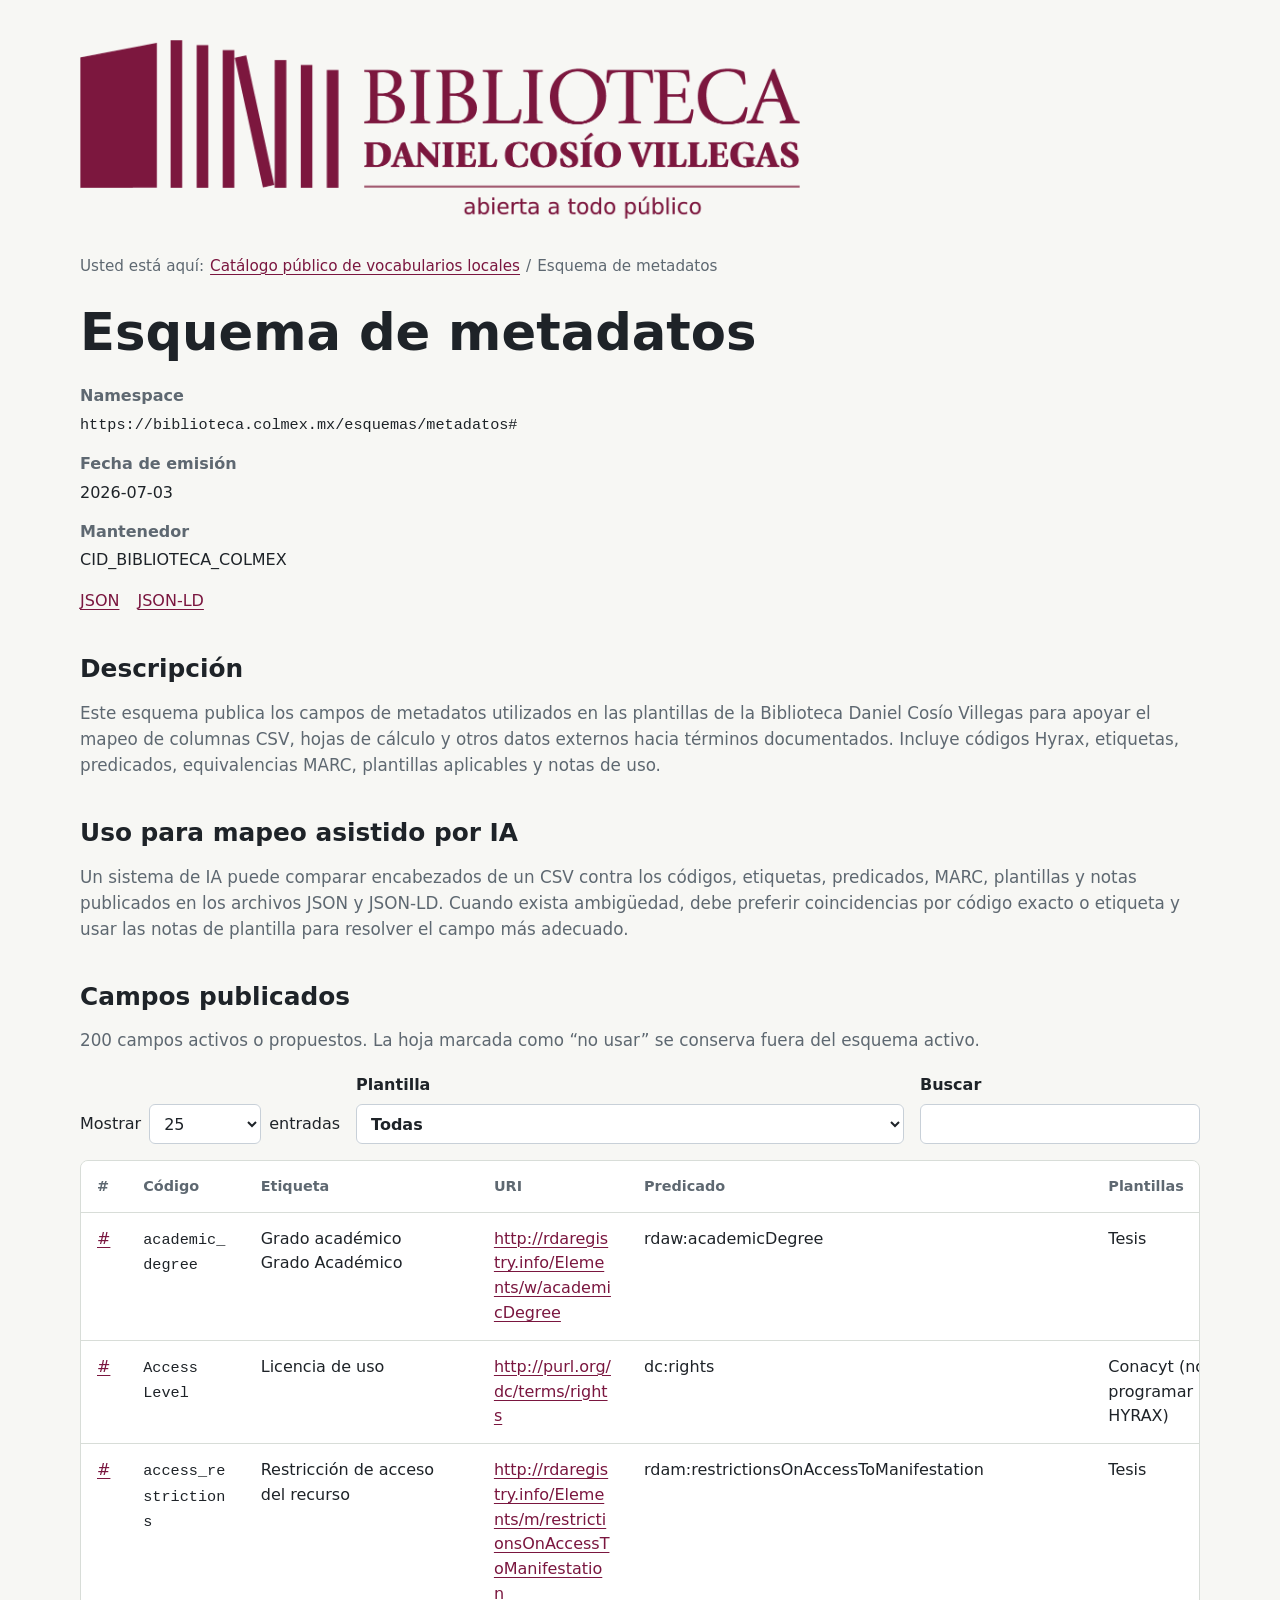
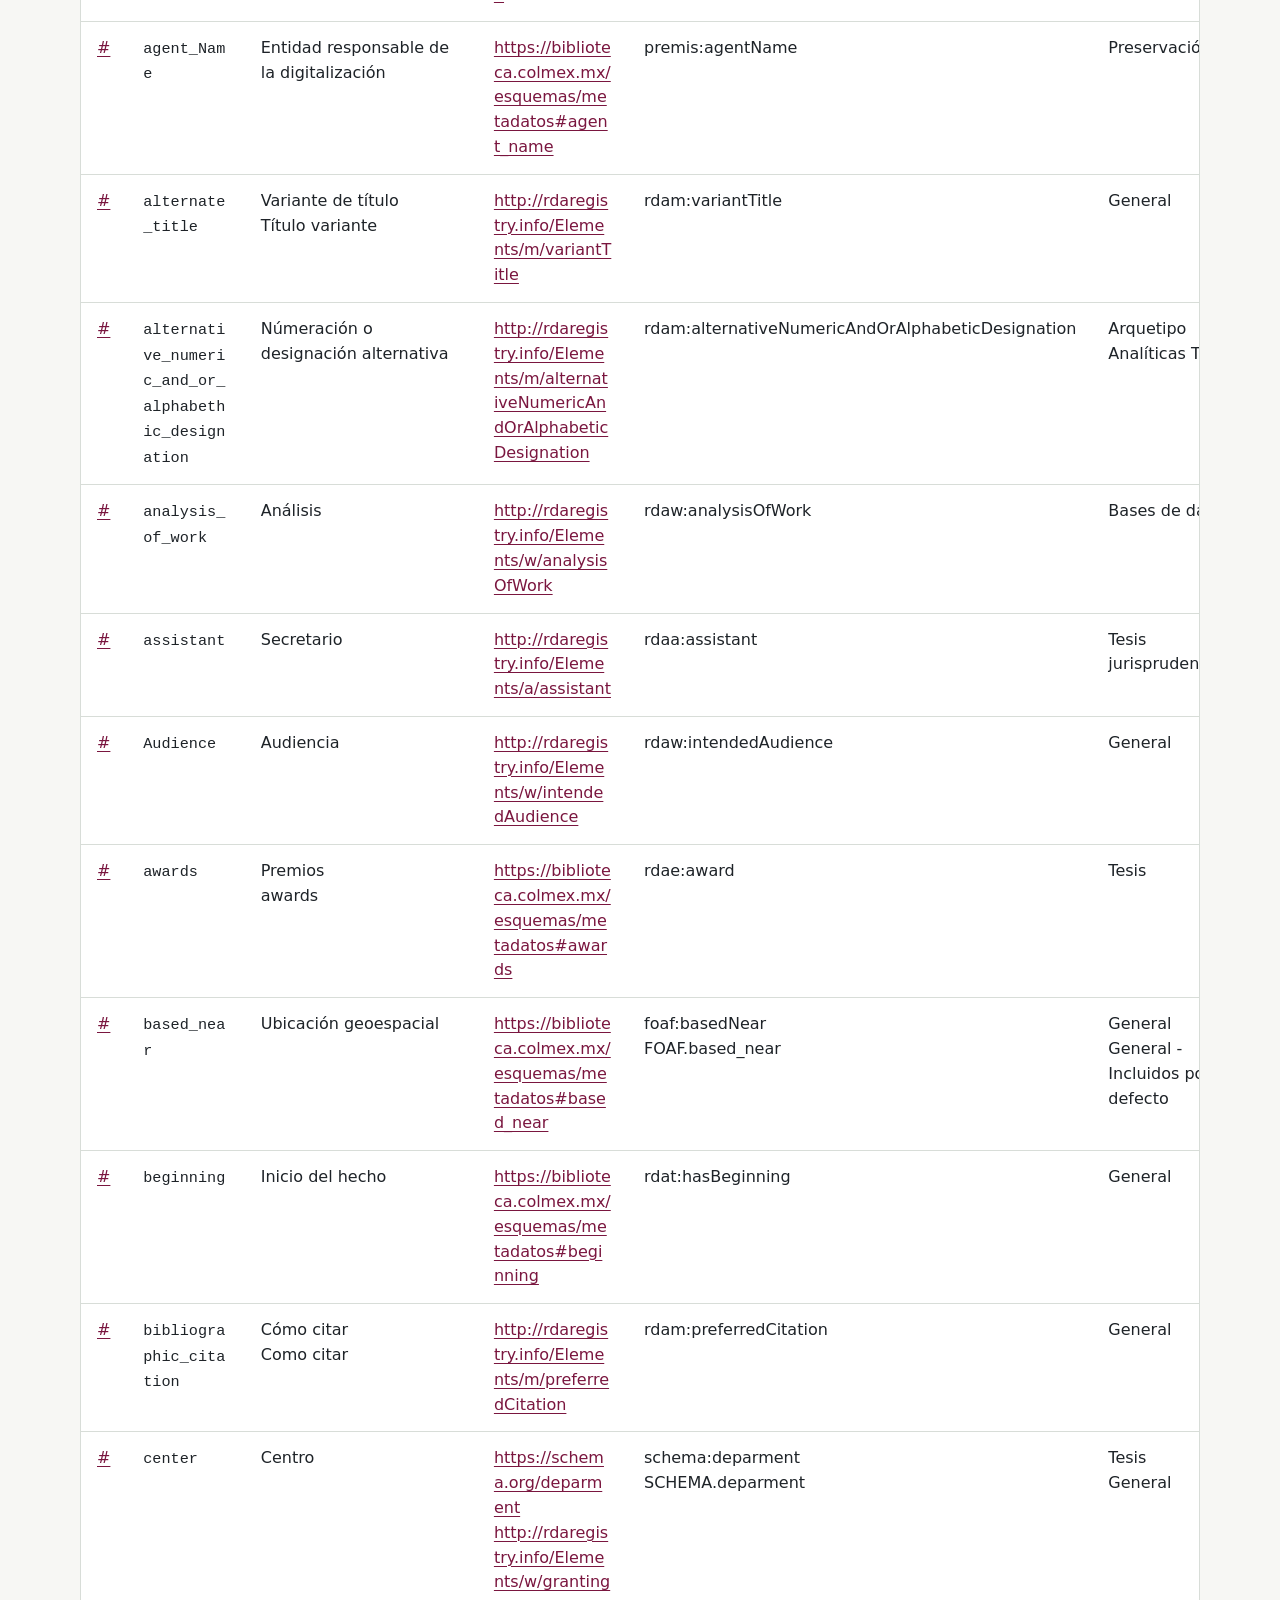
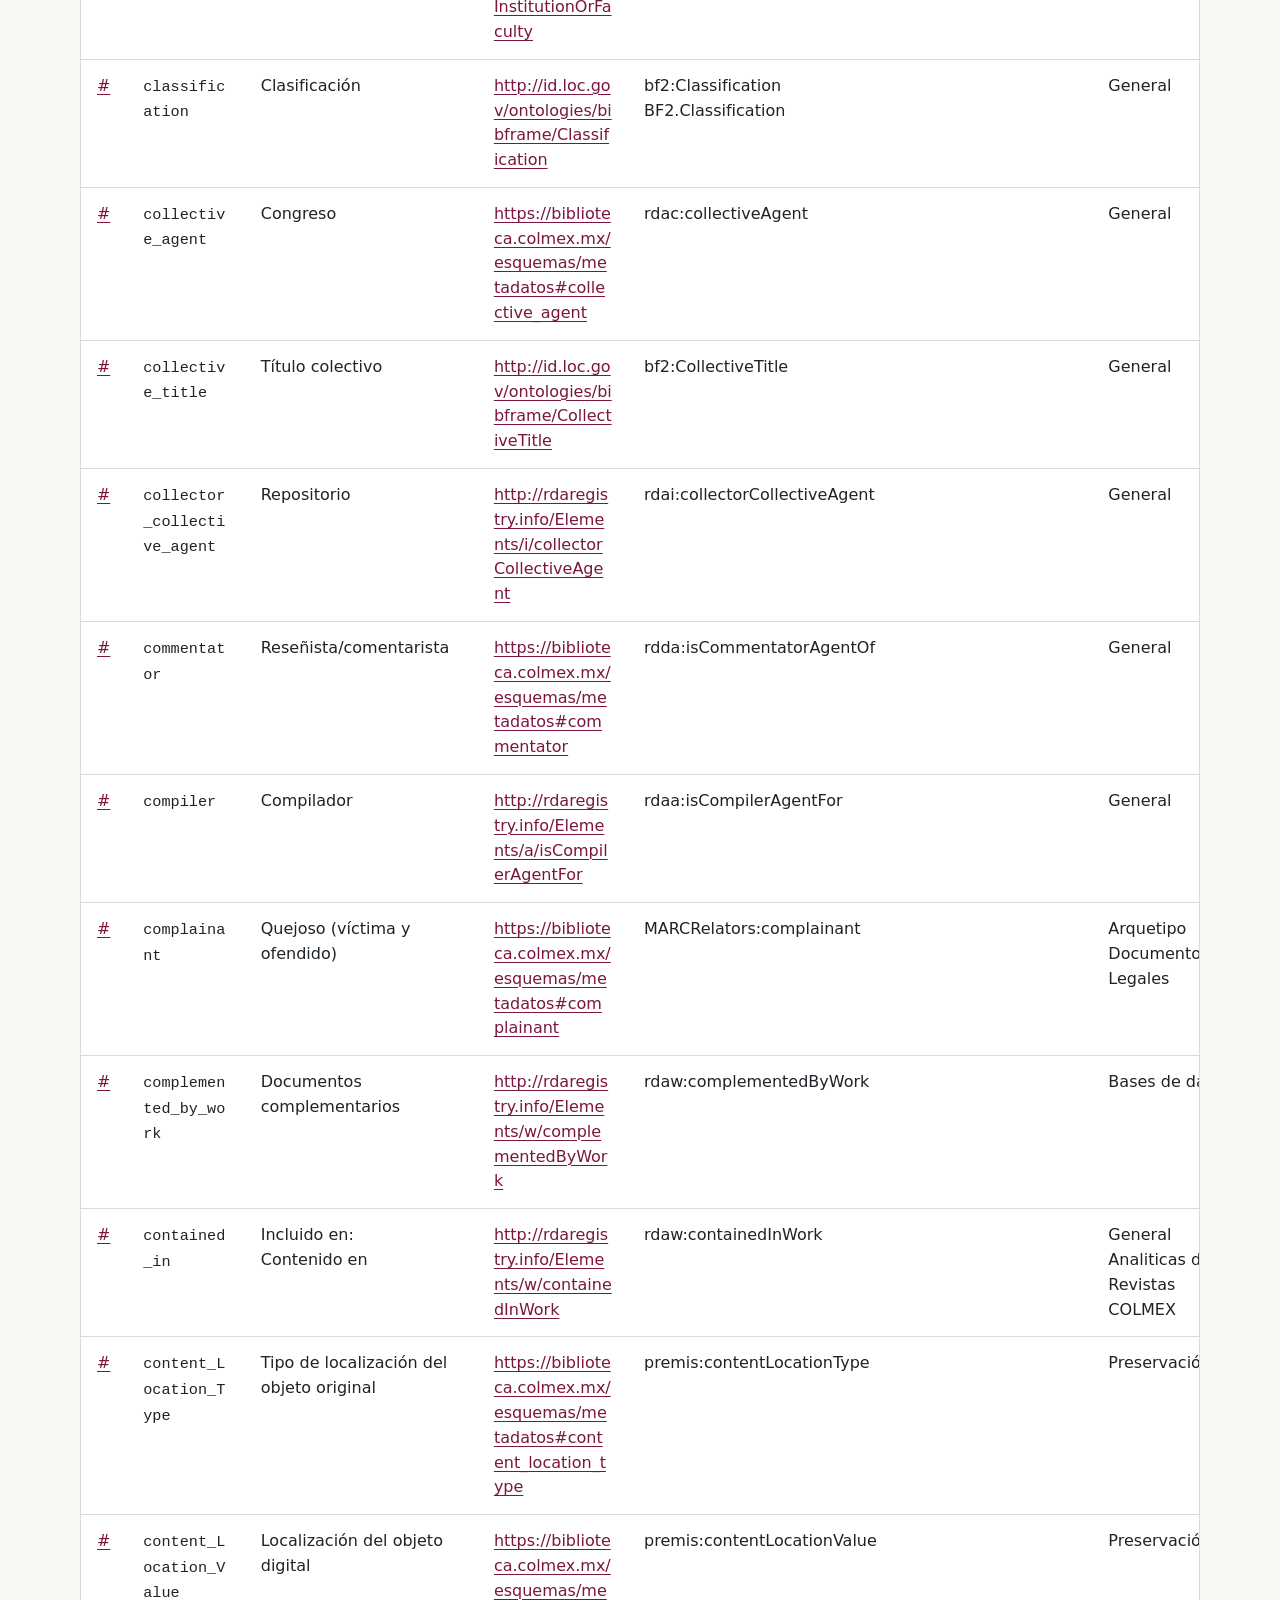
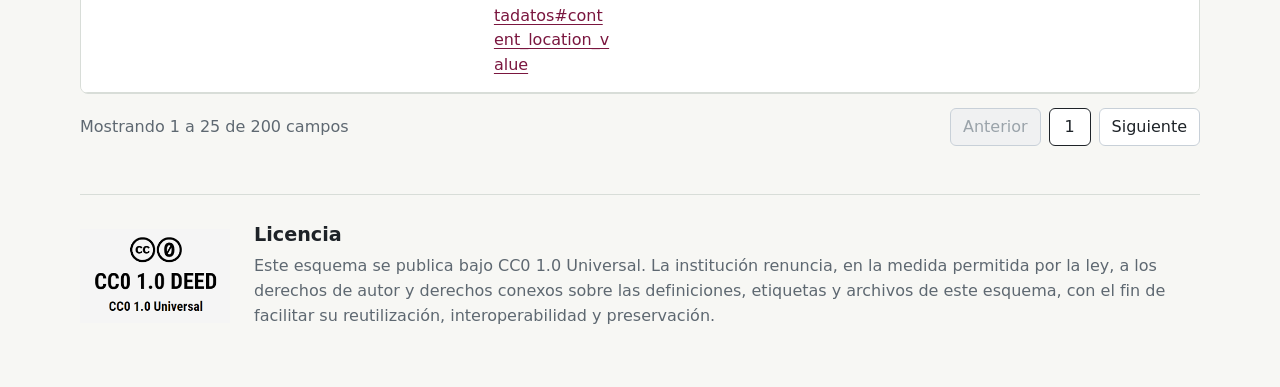
==== commit 8c908094: "Add metadata schema table filters" ====
--- a/esquemas/metadatos/index.html
+++ b/esquemas/metadatos/index.html
@@ -5,6 +5,7 @@
     <meta name="viewport" content="width=device-width, initial-scale=1">
     <title>Esquema de metadatos</title>
     <link rel="stylesheet" href="../../assets/vocabularios.css">
+    <script src="../../assets/schema-table.js" defer></script>
   </head>
   <body>
     <main class="page">
@@ -54,1219 +55,1678 @@
       <section aria-labelledby="fields">
         <h2 id="fields">Campos publicados</h2>
         <p class="section-copy">200 campos activos o propuestos. La hoja marcada como “no usar” se conserva fuera del esquema activo.</p>
+        <div class="table-controls" data-schema-controls>
+          <label>
+            Mostrar
+            <select data-page-size>
+              <option value="10">10</option>
+              <option value="25" selected>25</option>
+              <option value="50">50</option>
+              <option value="100">100</option>
+              <option value="all">Todos</option>
+            </select>
+            entradas
+          </label>
+          <label>
+            Plantilla
+            <select data-template-filter>
+              <option value="">Todas</option>
+              <option value="Analiticas de Revistas COLMEX">Analiticas de Revistas COLMEX</option>
+              <option value="Arquetipo Analíticas Tipo 1">Arquetipo Analíticas Tipo 1</option>
+              <option value="Arquetipo Analíticas Tipo 2">Arquetipo Analíticas Tipo 2</option>
+              <option value="Arquetipo Documentos Legales">Arquetipo Documentos Legales</option>
+              <option value="Arquetipo Libros/Capitulos">Arquetipo Libros/Capitulos</option>
+              <option value="Arquetipo Libros/Capitulos /Videos">Arquetipo Libros/Capitulos /Videos</option>
+              <option value="Audio">Audio</option>
+              <option value="Bases de datos">Bases de datos</option>
+              <option value="Conacyt">Conacyt</option>
+              <option value="Conacyt (no programar en HYRAX)">Conacyt (no programar en HYRAX)</option>
+              <option value="Documentos archivísticos">Documentos archivísticos</option>
+              <option value="Fotografía">Fotografía</option>
+              <option value="General">General</option>
+              <option value="General (No Progamar)">General (No Progamar)</option>
+              <option value="General (No Programar)">General (No Programar)</option>
+              <option value="General - Incluidos por defecto">General - Incluidos por defecto</option>
+              <option value="General RDDM/ Para Rodrigo Cuéllar">General RDDM/ Para Rodrigo Cuéllar</option>
+              <option value="General/Obligatorio">General/Obligatorio</option>
+              <option value="Hechos">Hechos</option>
+              <option value="Mapas">Mapas</option>
+              <option value="Preservación">Preservación</option>
+              <option value="QUITAR">QUITAR</option>
+              <option value="Tesis">Tesis</option>
+              <option value="Tesis jurisprudenciales">Tesis jurisprudenciales</option>
+              <option value="Videos">Videos</option>
+              <option value="t">t</option>
+            </select>
+          </label>
+          <label>
+            Buscar
+            <input type="search" data-table-search>
+          </label>
+        </div>
         <div class="table-wrap">
-          <table>
+          <table class="schema-table" data-schema-table>
             <thead>
               <tr>
+                <th>#</th>
                 <th>Código</th>
                 <th>Etiqueta</th>
+                <th>URI</th>
                 <th>Predicado</th>
                 <th>Plantillas</th>
               </tr>
             </thead>
             <tbody>
-              <tr>
+              <tr id="academic_degree" data-search="academic_degree Grado académico Grado Académico rdaw:academicDegree http://rdaregistry.info/Elements/w/academicDegree Tesis" data-templates="Tesis">
+                <td><a href="#academic_degree">#</a></td>
                 <td><code>academic_degree</code></td>
                 <td>Grado académico<br>Grado Académico</td>
+                <td class="uri-cell"><a href="http://rdaregistry.info/Elements/w/academicDegree">http://rdaregistry.info/Elements/w/academicDegree</a></td>
                 <td>rdaw:academicDegree</td>
                 <td>Tesis</td>
               </tr>
-              <tr>
+              <tr id="access_level" data-search="Access Level Licencia de uso dc:rights http://purl.org/dc/terms/rights Conacyt (no programar en HYRAX)" data-templates="Conacyt (no programar en HYRAX)">
+                <td><a href="#access_level">#</a></td>
                 <td><code>Access Level</code></td>
                 <td>Licencia de uso</td>
+                <td class="uri-cell"><a href="http://purl.org/dc/terms/rights">http://purl.org/dc/terms/rights</a></td>
                 <td>dc:rights</td>
                 <td>Conacyt (no programar en HYRAX)</td>
               </tr>
-              <tr>
+              <tr id="access_restrictions" data-search="access_restrictions Restricción de acceso del recurso rdam:restrictionsOnAccessToManifestation http://rdaregistry.info/Elements/m/restrictionsOnAccessToManifestation Tesis" data-templates="Tesis">
+                <td><a href="#access_restrictions">#</a></td>
                 <td><code>access_restrictions</code></td>
                 <td>Restricción de acceso del recurso</td>
+                <td class="uri-cell"><a href="http://rdaregistry.info/Elements/m/restrictionsOnAccessToManifestation">http://rdaregistry.info/Elements/m/restrictionsOnAccessToManifestation</a></td>
                 <td>rdam:restrictionsOnAccessToManifestation</td>
                 <td>Tesis</td>
               </tr>
-              <tr>
+              <tr id="agent_name" data-search="agent_Name Entidad responsable de la digitalización premis:agentName  Preservación" data-templates="Preservación">
+                <td><a href="#agent_name">#</a></td>
                 <td><code>agent_Name</code></td>
                 <td>Entidad responsable de la digitalización</td>
+                <td class="uri-cell"><a href="https://biblioteca.colmex.mx/esquemas/metadatos#agent_name">https://biblioteca.colmex.mx/esquemas/metadatos#agent_name</a></td>
                 <td>premis:agentName</td>
                 <td>Preservación</td>
               </tr>
-              <tr>
+              <tr id="alternate_title" data-search="alternate_title Variante de título Título variante rdam:variantTitle http://rdaregistry.info/Elements/m/variantTitle General" data-templates="General">
+                <td><a href="#alternate_title">#</a></td>
                 <td><code>alternate_title</code></td>
                 <td>Variante de título<br>Título variante</td>
+                <td class="uri-cell"><a href="http://rdaregistry.info/Elements/m/variantTitle">http://rdaregistry.info/Elements/m/variantTitle</a></td>
                 <td>rdam:variantTitle</td>
                 <td>General</td>
               </tr>
-              <tr>
+              <tr id="alternative_numeric_and_or_alphabethic_designation" data-search="alternative_numeric_and_or_alphabethic_designation Númeración o designación alternativa rdam:alternativeNumericAndOrAlphabeticDesignation http://rdaregistry.info/Elements/m/alternativeNumericAndOrAlphabeticDesignation Arquetipo Analíticas Tipo 1" data-templates="Arquetipo Analíticas Tipo 1">
+                <td><a href="#alternative_numeric_and_or_alphabethic_designation">#</a></td>
                 <td><code>alternative_numeric_and_or_alphabethic_designation</code></td>
                 <td>Númeración o designación alternativa</td>
+                <td class="uri-cell"><a href="http://rdaregistry.info/Elements/m/alternativeNumericAndOrAlphabeticDesignation">http://rdaregistry.info/Elements/m/alternativeNumericAndOrAlphabeticDesignation</a></td>
                 <td>rdam:alternativeNumericAndOrAlphabeticDesignation</td>
                 <td>Arquetipo Analíticas Tipo 1</td>
               </tr>
-              <tr>
+              <tr id="analysis_of_work" data-search="analysis_of_work Análisis rdaw:analysisOfWork http://rdaregistry.info/Elements/w/analysisOfWork Bases de datos" data-templates="Bases de datos">
+                <td><a href="#analysis_of_work">#</a></td>
                 <td><code>analysis_of_work</code></td>
                 <td>Análisis</td>
+                <td class="uri-cell"><a href="http://rdaregistry.info/Elements/w/analysisOfWork">http://rdaregistry.info/Elements/w/analysisOfWork</a></td>
                 <td>rdaw:analysisOfWork</td>
                 <td>Bases de datos</td>
               </tr>
-              <tr>
+              <tr id="assistant" data-search="assistant Secretario rdaa:assistant http://rdaregistry.info/Elements/a/assistant Tesis jurisprudenciales" data-templates="Tesis jurisprudenciales">
+                <td><a href="#assistant">#</a></td>
                 <td><code>assistant</code></td>
                 <td>Secretario</td>
+                <td class="uri-cell"><a href="http://rdaregistry.info/Elements/a/assistant">http://rdaregistry.info/Elements/a/assistant</a></td>
                 <td>rdaa:assistant</td>
                 <td>Tesis jurisprudenciales</td>
               </tr>
-              <tr>
+              <tr id="audience" data-search="Audience Audiencia rdaw:intendedAudience http://rdaregistry.info/Elements/w/intendedAudience General" data-templates="General">
+                <td><a href="#audience">#</a></td>
                 <td><code>Audience</code></td>
                 <td>Audiencia</td>
+                <td class="uri-cell"><a href="http://rdaregistry.info/Elements/w/intendedAudience">http://rdaregistry.info/Elements/w/intendedAudience</a></td>
                 <td>rdaw:intendedAudience</td>
                 <td>General</td>
               </tr>
-              <tr>
+              <tr id="awards" data-search="awards Premios awards rdae:award  Tesis" data-templates="Tesis">
+                <td><a href="#awards">#</a></td>
                 <td><code>awards</code></td>
                 <td>Premios<br>awards</td>
+                <td class="uri-cell"><a href="https://biblioteca.colmex.mx/esquemas/metadatos#awards">https://biblioteca.colmex.mx/esquemas/metadatos#awards</a></td>
                 <td>rdae:award</td>
                 <td>Tesis</td>
               </tr>
-              <tr>
+              <tr id="based_near" data-search="based_near Ubicación geoespacial foaf:basedNear FOAF.based_near BF2.geographicCoverage  General General - Incluidos por defecto" data-templates="General||General - Incluidos por defecto">
+                <td><a href="#based_near">#</a></td>
                 <td><code>based_near</code></td>
                 <td>Ubicación geoespacial</td>
-                <td>foaf:basedNear<br>FOAF.based_near<br>BF2.geographicCoverage</td>
+                <td class="uri-cell"><a href="https://biblioteca.colmex.mx/esquemas/metadatos#based_near">https://biblioteca.colmex.mx/esquemas/metadatos#based_near</a></td>
+                <td>foaf:basedNear<br>FOAF.based_near</td>
                 <td>General<br>General - Incluidos por defecto</td>
               </tr>
-              <tr>
+              <tr id="beginning" data-search="beginning Inicio del hecho rdat:hasBeginning  General" data-templates="General">
+                <td><a href="#beginning">#</a></td>
                 <td><code>beginning</code></td>
                 <td>Inicio del hecho</td>
+                <td class="uri-cell"><a href="https://biblioteca.colmex.mx/esquemas/metadatos#beginning">https://biblioteca.colmex.mx/esquemas/metadatos#beginning</a></td>
                 <td>rdat:hasBeginning</td>
                 <td>General</td>
               </tr>
-              <tr>
+              <tr id="bibliographic_citation" data-search="bibliographic_citation Cómo citar Como citar rdam:preferredCitation http://rdaregistry.info/Elements/m/preferredCitation General" data-templates="General">
+                <td><a href="#bibliographic_citation">#</a></td>
                 <td><code>bibliographic_citation</code></td>
                 <td>Cómo citar<br>Como citar</td>
+                <td class="uri-cell"><a href="http://rdaregistry.info/Elements/m/preferredCitation">http://rdaregistry.info/Elements/m/preferredCitation</a></td>
                 <td>rdam:preferredCitation</td>
                 <td>General</td>
               </tr>
-              <tr>
+              <tr id="center" data-search="center Centro schema:deparment SCHEMA.deparment rdaw:grantingInstitutionOrFaculty https://schema.org/deparment http://rdaregistry.info/Elements/w/grantingInstitutionOrFaculty Tesis General" data-templates="Tesis||General">
+                <td><a href="#center">#</a></td>
                 <td><code>center</code></td>
                 <td>Centro</td>
-                <td>schema:deparment<br>SCHEMA.deparment<br>rdaw:grantingInstitutionOrFaculty</td>
+                <td class="uri-cell"><a href="https://schema.org/deparment">https://schema.org/deparment</a><br><a href="http://rdaregistry.info/Elements/w/grantingInstitutionOrFaculty">http://rdaregistry.info/Elements/w/grantingInstitutionOrFaculty</a></td>
+                <td>schema:deparment<br>SCHEMA.deparment</td>
                 <td>Tesis<br>General</td>
               </tr>
-              <tr>
+              <tr id="classification" data-search="classification Clasificación bf2:Classification BF2.Classification http://id.loc.gov/ontologies/bibframe/Classification General" data-templates="General">
+                <td><a href="#classification">#</a></td>
                 <td><code>classification</code></td>
                 <td>Clasificación</td>
+                <td class="uri-cell"><a href="http://id.loc.gov/ontologies/bibframe/Classification">http://id.loc.gov/ontologies/bibframe/Classification</a></td>
                 <td>bf2:Classification<br>BF2.Classification</td>
                 <td>General</td>
               </tr>
-              <tr>
+              <tr id="collective_agent" data-search="collective_agent Congreso rdac:collectiveAgent  General" data-templates="General">
+                <td><a href="#collective_agent">#</a></td>
                 <td><code>collective_agent</code></td>
                 <td>Congreso</td>
+                <td class="uri-cell"><a href="https://biblioteca.colmex.mx/esquemas/metadatos#collective_agent">https://biblioteca.colmex.mx/esquemas/metadatos#collective_agent</a></td>
                 <td>rdac:collectiveAgent</td>
                 <td>General</td>
               </tr>
-              <tr>
+              <tr id="collective_title" data-search="collective_title Título colectivo bf2:CollectiveTitle http://id.loc.gov/ontologies/bibframe/CollectiveTitle General" data-templates="General">
+                <td><a href="#collective_title">#</a></td>
                 <td><code>collective_title</code></td>
                 <td>Título colectivo</td>
+                <td class="uri-cell"><a href="http://id.loc.gov/ontologies/bibframe/CollectiveTitle">http://id.loc.gov/ontologies/bibframe/CollectiveTitle</a></td>
                 <td>bf2:CollectiveTitle</td>
                 <td>General</td>
               </tr>
-              <tr>
+              <tr id="collector_collective_agent" data-search="collector_collective_agent Repositorio rdai:collectorCollectiveAgent http://rdaregistry.info/Elements/i/collectorCollectiveAgent General" data-templates="General">
+                <td><a href="#collector_collective_agent">#</a></td>
                 <td><code>collector_collective_agent</code></td>
                 <td>Repositorio</td>
+                <td class="uri-cell"><a href="http://rdaregistry.info/Elements/i/collectorCollectiveAgent">http://rdaregistry.info/Elements/i/collectorCollectiveAgent</a></td>
                 <td>rdai:collectorCollectiveAgent</td>
                 <td>General</td>
               </tr>
-              <tr>
+              <tr id="commentator" data-search="commentator Reseñista/comentarista rdda:isCommentatorAgentOf  General" data-templates="General">
+                <td><a href="#commentator">#</a></td>
                 <td><code>commentator</code></td>
                 <td>Reseñista/comentarista</td>
+                <td class="uri-cell"><a href="https://biblioteca.colmex.mx/esquemas/metadatos#commentator">https://biblioteca.colmex.mx/esquemas/metadatos#commentator</a></td>
                 <td>rdda:isCommentatorAgentOf</td>
                 <td>General</td>
               </tr>
-              <tr>
+              <tr id="compiler" data-search="compiler Compilador rdaa:isCompilerAgentFor http://rdaregistry.info/Elements/a/isCompilerAgentFor General" data-templates="General">
+                <td><a href="#compiler">#</a></td>
                 <td><code>compiler</code></td>
                 <td>Compilador</td>
+                <td class="uri-cell"><a href="http://rdaregistry.info/Elements/a/isCompilerAgentFor">http://rdaregistry.info/Elements/a/isCompilerAgentFor</a></td>
                 <td>rdaa:isCompilerAgentFor</td>
                 <td>General</td>
               </tr>
-              <tr>
+              <tr id="complainant" data-search="complainant Quejoso (víctima y ofendido) MARCRelators:complainant  Arquetipo Documentos Legales" data-templates="Arquetipo Documentos Legales">
+                <td><a href="#complainant">#</a></td>
                 <td><code>complainant</code></td>
                 <td>Quejoso (víctima y ofendido)</td>
+                <td class="uri-cell"><a href="https://biblioteca.colmex.mx/esquemas/metadatos#complainant">https://biblioteca.colmex.mx/esquemas/metadatos#complainant</a></td>
                 <td>MARCRelators:complainant</td>
                 <td>Arquetipo Documentos Legales</td>
               </tr>
-              <tr>
+              <tr id="complemented_by_work" data-search="complemented_by_work Documentos complementarios rdaw:complementedByWork http://rdaregistry.info/Elements/w/complementedByWork Bases de datos" data-templates="Bases de datos">
+                <td><a href="#complemented_by_work">#</a></td>
                 <td><code>complemented_by_work</code></td>
                 <td>Documentos complementarios</td>
+                <td class="uri-cell"><a href="http://rdaregistry.info/Elements/w/complementedByWork">http://rdaregistry.info/Elements/w/complementedByWork</a></td>
                 <td>rdaw:complementedByWork</td>
                 <td>Bases de datos</td>
               </tr>
-              <tr>
+              <tr id="contained_in" data-search="contained_in Incluido en: Contenido en rdaw:containedInWork http://rdaregistry.info/Elements/w/containedInWork General Analiticas de Revistas COLMEX" data-templates="General||Analiticas de Revistas COLMEX">
+                <td><a href="#contained_in">#</a></td>
                 <td><code>contained_in</code></td>
                 <td>Incluido en:<br>Contenido en</td>
+                <td class="uri-cell"><a href="http://rdaregistry.info/Elements/w/containedInWork">http://rdaregistry.info/Elements/w/containedInWork</a></td>
                 <td>rdaw:containedInWork</td>
                 <td>General<br>Analiticas de Revistas COLMEX</td>
               </tr>
-              <tr>
+              <tr id="content_location_type" data-search="content_Location_Type Tipo de localización del objeto original premis:contentLocationType  Preservación" data-templates="Preservación">
+                <td><a href="#content_location_type">#</a></td>
                 <td><code>content_Location_Type</code></td>
                 <td>Tipo de localización del objeto original</td>
+                <td class="uri-cell"><a href="https://biblioteca.colmex.mx/esquemas/metadatos#content_location_type">https://biblioteca.colmex.mx/esquemas/metadatos#content_location_type</a></td>
                 <td>premis:contentLocationType</td>
                 <td>Preservación</td>
               </tr>
-              <tr>
+              <tr id="content_location_value" data-search="content_Location_Value Localización del objeto digital premis:contentLocationValue  Preservación" data-templates="Preservación">
+                <td><a href="#content_location_value">#</a></td>
                 <td><code>content_Location_Value</code></td>
                 <td>Localización del objeto digital</td>
+                <td class="uri-cell"><a href="https://biblioteca.colmex.mx/esquemas/metadatos#content_location_value">https://biblioteca.colmex.mx/esquemas/metadatos#content_location_value</a></td>
                 <td>premis:contentLocationValue</td>
                 <td>Preservación</td>
               </tr>
-              <tr>
+              <tr id="contestee" data-search="contestee Representante legal, defensor, etc. MARCRelators:contestee  Arquetipo Documentos Legales" data-templates="Arquetipo Documentos Legales">
+                <td><a href="#contestee">#</a></td>
                 <td><code>contestee</code></td>
                 <td>Representante legal, defensor, etc.</td>
+                <td class="uri-cell"><a href="https://biblioteca.colmex.mx/esquemas/metadatos#contestee">https://biblioteca.colmex.mx/esquemas/metadatos#contestee</a></td>
                 <td>MARCRelators:contestee</td>
                 <td>Arquetipo Documentos Legales</td>
               </tr>
-              <tr>
+              <tr id="contributor" data-search="contributor Colaborador dc11:contributor DC11.contributor  General General - Incluidos por defecto" data-templates="General||General - Incluidos por defecto">
+                <td><a href="#contributor">#</a></td>
                 <td><code>contributor</code></td>
                 <td>Colaborador</td>
+                <td class="uri-cell"><a href="https://biblioteca.colmex.mx/esquemas/metadatos#contributor">https://biblioteca.colmex.mx/esquemas/metadatos#contributor</a></td>
                 <td>dc11:contributor<br>DC11.contributor</td>
                 <td>General<br>General - Incluidos por defecto</td>
               </tr>
-              <tr>
+              <tr id="contributor_conacyt" data-search="contributor_conacyt  mods:name MODS.name  Conacyt" data-templates="Conacyt">
+                <td><a href="#contributor_conacyt">#</a></td>
                 <td><code>contributor_conacyt</code></td>
                 <td>contributor_conacyt</td>
+                <td class="uri-cell"><a href="https://biblioteca.colmex.mx/esquemas/metadatos#contributor_conacyt">https://biblioteca.colmex.mx/esquemas/metadatos#contributor_conacyt</a></td>
                 <td>mods:name<br>MODS.name</td>
                 <td>Conacyt</td>
               </tr>
-              <tr>
+              <tr id="copyright" data-search="copyright Copyright rdam:hasCopyrightDate http://rdaregistry.info/Elements/m/hasCopyrightDate Arquetipo Libros/Capitulos /Videos" data-templates="Arquetipo Libros/Capitulos /Videos">
+                <td><a href="#copyright">#</a></td>
                 <td><code>copyright</code></td>
                 <td>Copyright</td>
+                <td class="uri-cell"><a href="http://rdaregistry.info/Elements/m/hasCopyrightDate">http://rdaregistry.info/Elements/m/hasCopyrightDate</a></td>
                 <td>rdam:hasCopyrightDate</td>
                 <td>Arquetipo Libros/Capitulos /Videos</td>
               </tr>
-              <tr>
+              <tr id="corporate_body" data-search="corporate_body Autor corporativo rdac:corporateBody  General" data-templates="General">
+                <td><a href="#corporate_body">#</a></td>
                 <td><code>corporate_body</code></td>
                 <td>Autor corporativo</td>
+                <td class="uri-cell"><a href="https://biblioteca.colmex.mx/esquemas/metadatos#corporate_body">https://biblioteca.colmex.mx/esquemas/metadatos#corporate_body</a></td>
                 <td>rdac:corporateBody</td>
                 <td>General</td>
               </tr>
-              <tr>
+              <tr id="creator" data-search="creator Autor rdaa:authorOf http://rdaregistry.info/Elements/a/authorOf General" data-templates="General">
+                <td><a href="#creator">#</a></td>
                 <td><code>creator</code></td>
                 <td>Autor</td>
+                <td class="uri-cell"><a href="http://rdaregistry.info/Elements/a/authorOf">http://rdaregistry.info/Elements/a/authorOf</a></td>
                 <td>rdaa:authorOf</td>
                 <td>General</td>
               </tr>
-              <tr>
+              <tr id="creator_conacyt" data-search="creator_conacyt  mods:namePrincipal MODS.namePrincipal  Conacyt" data-templates="Conacyt">
+                <td><a href="#creator_conacyt">#</a></td>
                 <td><code>creator_conacyt</code></td>
                 <td>creator_conacyt</td>
+                <td class="uri-cell"><a href="https://biblioteca.colmex.mx/esquemas/metadatos#creator_conacyt">https://biblioteca.colmex.mx/esquemas/metadatos#creator_conacyt</a></td>
                 <td>mods:namePrincipal<br>MODS.namePrincipal</td>
                 <td>Conacyt</td>
               </tr>
-              <tr>
+              <tr id="curator_collective_agent_of" data-search="curator_collective_agent_of Organismo que selecciona el recurso rdaa:isCuratorCollectiveAgentOf http://rdaregistry.info/Elements/a/isCuratorCollectiveAgentOf General" data-templates="General">
+                <td><a href="#curator_collective_agent_of">#</a></td>
                 <td><code>curator_collective_agent_of</code></td>
                 <td>Organismo que selecciona el recurso</td>
+                <td class="uri-cell"><a href="http://rdaregistry.info/Elements/a/isCuratorCollectiveAgentOf">http://rdaregistry.info/Elements/a/isCuratorCollectiveAgentOf</a></td>
                 <td>rdaa:isCuratorCollectiveAgentOf</td>
                 <td>General</td>
               </tr>
-              <tr>
+              <tr id="custodian_agent_of" data-search="custodian_agent_of Organismo custodio rdaa:isCustodianAgentOf http://rdaregistry.info/Elements/a/isCustodianAgentOf General" data-templates="General">
+                <td><a href="#custodian_agent_of">#</a></td>
                 <td><code>custodian_agent_of</code></td>
                 <td>Organismo custodio</td>
+                <td class="uri-cell"><a href="http://rdaregistry.info/Elements/a/isCustodianAgentOf">http://rdaregistry.info/Elements/a/isCustodianAgentOf</a></td>
                 <td>rdaa:isCustodianAgentOf</td>
                 <td>General</td>
               </tr>
-              <tr>
+              <tr id="database" data-search="database Base de datos rdaz:sourceConsulted.en http://rdaregistry.info/Elements/z/sourceConsulted.en Analiticas de Revistas COLMEX" data-templates="Analiticas de Revistas COLMEX">
+                <td><a href="#database">#</a></td>
                 <td><code>database</code></td>
                 <td>Base de datos</td>
+                <td class="uri-cell"><a href="http://rdaregistry.info/Elements/z/sourceConsulted.en">http://rdaregistry.info/Elements/z/sourceConsulted.en</a></td>
                 <td>rdaz:sourceConsulted.en</td>
                 <td>Analiticas de Revistas COLMEX</td>
               </tr>
-              <tr>
+              <tr id="date_created" data-search="date_created Año Fecha de producción/publicación rdam:dateOfPublication http://rdaregistry.info/Elements/m/dateOfPublication General" data-templates="General">
+                <td><a href="#date_created">#</a></td>
                 <td><code>date_created</code></td>
                 <td>Año<br>Fecha de producción/publicación</td>
+                <td class="uri-cell"><a href="http://rdaregistry.info/Elements/m/dateOfPublication">http://rdaregistry.info/Elements/m/dateOfPublication</a></td>
                 <td>rdam:dateOfPublication</td>
                 <td>General</td>
               </tr>
-              <tr>
+              <tr id="date_of_manifestation" data-search="date_of_manifestation Fecha rdam:dateOfManifestation http://rdaregistry.info/Elements/m/dateOfManifestation General" data-templates="General">
+                <td><a href="#date_of_manifestation">#</a></td>
                 <td><code>date_of_manifestation</code></td>
                 <td>Fecha</td>
+                <td class="uri-cell"><a href="http://rdaregistry.info/Elements/m/dateOfManifestation">http://rdaregistry.info/Elements/m/dateOfManifestation</a></td>
                 <td>rdam:dateOfManifestation</td>
                 <td>General</td>
               </tr>
-              <tr>
+              <tr id="date_of_presentation_of_the_thesis" data-search="date_of_presentation_of_the_thesis Fecha de presentación de la tesis rdaw:yearDegreeGranted http://rdaregistry.info/Elements/w/yearDegreeGranted Tesis" data-templates="Tesis">
+                <td><a href="#date_of_presentation_of_the_thesis">#</a></td>
                 <td><code>date_of_presentation_of_the_thesis</code></td>
                 <td>Fecha de presentación de la tesis</td>
+                <td class="uri-cell"><a href="http://rdaregistry.info/Elements/w/yearDegreeGranted">http://rdaregistry.info/Elements/w/yearDegreeGranted</a></td>
                 <td>rdaw:yearDegreeGranted</td>
                 <td>Tesis</td>
               </tr>
-              <tr>
+              <tr id="degree_program" data-search="degree_program Programa de estudios rdaw:grantingInstitutionOrFaculty http://rdaregistry.info/Elements/w/grantingInstitutionOrFaculty Tesis" data-templates="Tesis">
+                <td><a href="#degree_program">#</a></td>
                 <td><code>degree_program</code></td>
                 <td>Programa de estudios</td>
+                <td class="uri-cell"><a href="http://rdaregistry.info/Elements/w/grantingInstitutionOrFaculty">http://rdaregistry.info/Elements/w/grantingInstitutionOrFaculty</a></td>
                 <td>rdaw:grantingInstitutionOrFaculty</td>
                 <td>Tesis</td>
               </tr>
-              <tr>
+              <tr id="depositor_agent" data-search="depositor_agent Persona depositante rdai:depositoryAgent http://rdaregistry.info/Elements/i/depositoryAgent General" data-templates="General">
+                <td><a href="#depositor_agent">#</a></td>
                 <td><code>depositor_agent</code></td>
                 <td>Persona depositante</td>
+                <td class="uri-cell"><a href="http://rdaregistry.info/Elements/i/depositoryAgent">http://rdaregistry.info/Elements/i/depositoryAgent</a></td>
                 <td>rdai:depositoryAgent</td>
                 <td>General</td>
               </tr>
-              <tr>
+              <tr id="depository_collective_agent" data-search="depository_collective_agent Organismo depositante rdai:depositoryCollectiveAgent http://rdaregistry.info/Elements/i/depositoryCollectiveAgent General" data-templates="General">
+                <td><a href="#depository_collective_agent">#</a></td>
                 <td><code>depository_collective_agent</code></td>
                 <td>Organismo depositante</td>
+                <td class="uri-cell"><a href="http://rdaregistry.info/Elements/i/depositoryCollectiveAgent">http://rdaregistry.info/Elements/i/depositoryCollectiveAgent</a></td>
                 <td>rdai:depositoryCollectiveAgent</td>
                 <td>General</td>
               </tr>
-              <tr>
+              <tr id="description" data-search="description Resumen rdae:summarizationOfTheContent DC11.description  General General - Incluidos por defecto" data-templates="General||General - Incluidos por defecto">
+                <td><a href="#description">#</a></td>
                 <td><code>description</code></td>
                 <td>Resumen</td>
+                <td class="uri-cell"><a href="https://biblioteca.colmex.mx/esquemas/metadatos#description">https://biblioteca.colmex.mx/esquemas/metadatos#description</a></td>
                 <td>rdae:summarizationOfTheContent<br>DC11.description</td>
                 <td>General<br>General - Incluidos por defecto</td>
               </tr>
-              <tr>
+              <tr id="digital_file_characteristics" data-search="digital_file_characteristics Características del archivo digital rdam:digitalFileCharacteristic http://rdaregistry.info/Elements/m/digitalFileCharacteristic General" data-templates="General">
+                <td><a href="#digital_file_characteristics">#</a></td>
                 <td><code>digital_file_characteristics</code></td>
                 <td>Características del archivo digital</td>
+                <td class="uri-cell"><a href="http://rdaregistry.info/Elements/m/digitalFileCharacteristic">http://rdaregistry.info/Elements/m/digitalFileCharacteristic</a></td>
                 <td>rdam:digitalFileCharacteristic</td>
                 <td>General</td>
               </tr>
-              <tr>
+              <tr id="digital_representation_of_cartographic_content" data-search="digital_representation_of_cartographic_content Datos geoespaciales rdam:digitalRepresentationOfCartographicContent http://rdaregistry.info/Elements/m/digitalRepresentationOfCartographicContent Mapas" data-templates="Mapas">
+                <td><a href="#digital_representation_of_cartographic_content">#</a></td>
                 <td><code>digital_representation_of_cartographic_content</code></td>
                 <td>Datos geoespaciales</td>
+                <td class="uri-cell"><a href="http://rdaregistry.info/Elements/m/digitalRepresentationOfCartographicContent">http://rdaregistry.info/Elements/m/digitalRepresentationOfCartographicContent</a></td>
                 <td>rdam:digitalRepresentationOfCartographicContent</td>
                 <td>Mapas</td>
               </tr>
-              <tr>
+              <tr id="digital_resource_generation_information" data-search="digital_resource_generation_information Información sobre la fuente del archivo digital detailsOfGenerationOfDigitalResource rdam:detailsOfGenerationOfDigitalResource http://rdaregistry.info/Elements/m/detailsOfGenerationOfDigitalResource General Tesis" data-templates="General||Tesis">
+                <td><a href="#digital_resource_generation_information">#</a></td>
                 <td><code>digital_resource_generation_information</code></td>
                 <td>Información sobre la fuente del archivo digital<br>detailsOfGenerationOfDigitalResource</td>
+                <td class="uri-cell"><a href="http://rdaregistry.info/Elements/m/detailsOfGenerationOfDigitalResource">http://rdaregistry.info/Elements/m/detailsOfGenerationOfDigitalResource</a></td>
                 <td>rdam:detailsOfGenerationOfDigitalResource</td>
                 <td>General<br>Tesis</td>
               </tr>
-              <tr>
+              <tr id="dimensions" data-search="dimensions Dimensiones rdam:dimensions http://rdaregistry.info/Elements/m/dimensions General Tesis" data-templates="General||Tesis">
+                <td><a href="#dimensions">#</a></td>
                 <td><code>dimensions</code></td>
                 <td>Dimensiones</td>
+                <td class="uri-cell"><a href="http://rdaregistry.info/Elements/m/dimensions">http://rdaregistry.info/Elements/m/dimensions</a></td>
                 <td>rdam:dimensions</td>
                 <td>General<br>Tesis</td>
               </tr>
-              <tr>
+              <tr id="dimensions_of_still_image" data-search="dimensions_of_still_image Dimensiones de la fotografía rdam:dimensionsOfStillImage http://rdaregistry.info/Elements/m/dimensionsOfStillImage Fotografía" data-templates="Fotografía">
+                <td><a href="#dimensions_of_still_image">#</a></td>
                 <td><code>dimensions_of_still_image</code></td>
                 <td>Dimensiones de la fotografía</td>
+                <td class="uri-cell"><a href="http://rdaregistry.info/Elements/m/dimensionsOfStillImage">http://rdaregistry.info/Elements/m/dimensionsOfStillImage</a></td>
                 <td>rdam:dimensionsOfStillImage</td>
                 <td>Fotografía</td>
               </tr>
-              <tr>
+              <tr id="director" data-search="director Director de tesis Director de Tesis rdaa:degreeSupervisorOf http://rdaregistry.info/Elements/a/degreeSupervisorOf Tesis" data-templates="Tesis">
+                <td><a href="#director">#</a></td>
                 <td><code>director</code></td>
                 <td>Director de tesis<br>Director de Tesis</td>
+                <td class="uri-cell"><a href="http://rdaregistry.info/Elements/a/degreeSupervisorOf">http://rdaregistry.info/Elements/a/degreeSupervisorOf</a></td>
                 <td>rdaa:degreeSupervisorOf</td>
                 <td>Tesis</td>
               </tr>
-              <tr>
+              <tr id="doi" data-search="doi DOI bf2:DOI BF2.Doi http://id.loc.gov/ontologies/bibframe/DOI General General - Incluidos por defecto" data-templates="General||General - Incluidos por defecto">
+                <td><a href="#doi">#</a></td>
                 <td><code>doi</code></td>
                 <td>DOI</td>
+                <td class="uri-cell"><a href="http://id.loc.gov/ontologies/bibframe/DOI">http://id.loc.gov/ontologies/bibframe/DOI</a></td>
                 <td>bf2:DOI<br>BF2.Doi</td>
                 <td>General<br>General - Incluidos por defecto</td>
               </tr>
-              <tr>
+              <tr id="draftsman" data-search="draftsman Dibujante rdda:isDraftsmanAgenOf  General" data-templates="General">
+                <td><a href="#draftsman">#</a></td>
                 <td><code>draftsman</code></td>
                 <td>Dibujante</td>
+                <td class="uri-cell"><a href="https://biblioteca.colmex.mx/esquemas/metadatos#draftsman">https://biblioteca.colmex.mx/esquemas/metadatos#draftsman</a></td>
                 <td>rdda:isDraftsmanAgenOf</td>
                 <td>General</td>
               </tr>
-              <tr>
+              <tr id="edition" data-search="edition Edición rdam:designationOfEdition http://rdaregistry.info/Elements/m/designationOfEdition General Tesis" data-templates="General||Tesis">
+                <td><a href="#edition">#</a></td>
                 <td><code>edition</code></td>
                 <td>Edición</td>
+                <td class="uri-cell"><a href="http://rdaregistry.info/Elements/m/designationOfEdition">http://rdaregistry.info/Elements/m/designationOfEdition</a></td>
                 <td>rdam:designationOfEdition</td>
                 <td>General<br>Tesis</td>
               </tr>
-              <tr>
+              <tr id="editor" data-search="editor Editor rdaa:isEditorPersonOfTextOf http://rdaregistry.info/Elements/a/isEditorPersonOfTextOf General" data-templates="General">
+                <td><a href="#editor">#</a></td>
                 <td><code>editor</code></td>
                 <td>Editor</td>
+                <td class="uri-cell"><a href="http://rdaregistry.info/Elements/a/isEditorPersonOfTextOf">http://rdaregistry.info/Elements/a/isEditorPersonOfTextOf</a></td>
                 <td>rdaa:isEditorPersonOfTextOf</td>
                 <td>General</td>
               </tr>
-              <tr>
+              <tr id="enacting_juridiction_of" data-search="enacting_juridiction_of Instancia promulgadora o emisora rdaa:enactingJuridictionOf http://rdaregistry.info/Elements/a/enactingJuridictionOf Arquetipo Documentos Legales" data-templates="Arquetipo Documentos Legales">
+                <td><a href="#enacting_juridiction_of">#</a></td>
                 <td><code>enacting_juridiction_of</code></td>
                 <td>Instancia promulgadora o emisora</td>
+                <td class="uri-cell"><a href="http://rdaregistry.info/Elements/a/enactingJuridictionOf">http://rdaregistry.info/Elements/a/enactingJuridictionOf</a></td>
                 <td>rdaa:enactingJuridictionOf</td>
                 <td>Arquetipo Documentos Legales</td>
               </tr>
-              <tr>
+              <tr id="encoding_format_details" data-search="encoding_format_details detailsOfEncodingFormat rdam:detailsOfEncodingFormat http://rdaregistry.info/Elements/m/detailsOfEncodingFormat Tesis" data-templates="Tesis">
+                <td><a href="#encoding_format_details">#</a></td>
                 <td><code>encoding_format_details</code></td>
                 <td>detailsOfEncodingFormat</td>
+                <td class="uri-cell"><a href="http://rdaregistry.info/Elements/m/detailsOfEncodingFormat">http://rdaregistry.info/Elements/m/detailsOfEncodingFormat</a></td>
                 <td>rdam:detailsOfEncodingFormat</td>
                 <td>Tesis</td>
               </tr>
-              <tr>
+              <tr id="ending" data-search="ending Fin del hecho rdat:hasEnding  General" data-templates="General">
+                <td><a href="#ending">#</a></td>
                 <td><code>ending</code></td>
                 <td>Fin del hecho</td>
+                <td class="uri-cell"><a href="https://biblioteca.colmex.mx/esquemas/metadatos#ending">https://biblioteca.colmex.mx/esquemas/metadatos#ending</a></td>
                 <td>rdat:hasEnding</td>
                 <td>General</td>
               </tr>
-              <tr>
+              <tr id="event_date_time" data-search="event_Date_Time Fecha de la digitalización premis:eventDateTime  Preservación" data-templates="Preservación">
+                <td><a href="#event_date_time">#</a></td>
                 <td><code>event_Date_Time</code></td>
                 <td>Fecha de la digitalización</td>
+                <td class="uri-cell"><a href="https://biblioteca.colmex.mx/esquemas/metadatos#event_date_time">https://biblioteca.colmex.mx/esquemas/metadatos#event_date_time</a></td>
                 <td>premis:eventDateTime</td>
                 <td>Preservación</td>
               </tr>
-              <tr>
+              <tr id="exemplar_of_manifestation" data-search="exemplar_of_manifestation Ejemplares rdam:exemplarOfManifestation http://rdaregistry.info/Elements/m/exemplarOfManifestation Tesis QUITAR" data-templates="Tesis||QUITAR">
+                <td><a href="#exemplar_of_manifestation">#</a></td>
                 <td><code>exemplar_of_manifestation</code></td>
                 <td>Ejemplares</td>
+                <td class="uri-cell"><a href="http://rdaregistry.info/Elements/m/exemplarOfManifestation">http://rdaregistry.info/Elements/m/exemplarOfManifestation</a></td>
                 <td>rdam:exemplarOfManifestation</td>
                 <td>Tesis<br>QUITAR</td>
               </tr>
-              <tr>
+              <tr id="extension" data-search="extension Extensión rdam:extent http://rdaregistry.info/Elements/m/extent General Tesis QUITAR" data-templates="General||Tesis||QUITAR">
+                <td><a href="#extension">#</a></td>
                 <td><code>extension</code></td>
                 <td>Extensión</td>
+                <td class="uri-cell"><a href="http://rdaregistry.info/Elements/m/extent">http://rdaregistry.info/Elements/m/extent</a></td>
                 <td>rdam:extent</td>
                 <td>General<br>Tesis<br>QUITAR</td>
               </tr>
-              <tr>
+              <tr id="falta" data-search="FALTA Origen URL de la fuente original FALTA  Preservación" data-templates="Preservación">
+                <td><a href="#falta">#</a></td>
                 <td><code>FALTA</code></td>
                 <td>Origen<br>URL de la fuente original</td>
+                <td class="uri-cell"><a href="https://biblioteca.colmex.mx/esquemas/metadatos#falta">https://biblioteca.colmex.mx/esquemas/metadatos#falta</a></td>
                 <td>FALTA</td>
                 <td>Preservación</td>
               </tr>
-              <tr>
+              <tr id="file_details" data-search="file_details Detalles del archivo digital rdam:digitalFileCharacteristic http://rdaregistry.info/Elements/m/digitalFileCharacteristic Tesis" data-templates="Tesis">
+                <td><a href="#file_details">#</a></td>
                 <td><code>file_details</code></td>
                 <td>Detalles del archivo digital</td>
+                <td class="uri-cell"><a href="http://rdaregistry.info/Elements/m/digitalFileCharacteristic">http://rdaregistry.info/Elements/m/digitalFileCharacteristic</a></td>
                 <td>rdam:digitalFileCharacteristic</td>
                 <td>Tesis</td>
               </tr>
-              <tr>
+              <tr id="file_name" data-search="file_name Nombre del archivo rdam:fileName http://rdaregistry.info/Elements/m/fileName General (No Progamar)" data-templates="General (No Progamar)">
+                <td><a href="#file_name">#</a></td>
                 <td><code>file_name</code></td>
                 <td>Nombre del archivo</td>
+                <td class="uri-cell"><a href="http://rdaregistry.info/Elements/m/fileName">http://rdaregistry.info/Elements/m/fileName</a></td>
                 <td>rdam:fileName</td>
                 <td>General (No Progamar)</td>
               </tr>
-              <tr>
+              <tr id="file_type_details" data-search="file_type_details Detalles de tipo de archivo detailsOfFileType rdam:detailsOfFileType http://rdaregistry.info/Elements/m/detailsOfFileType General Tesis" data-templates="General||Tesis">
+                <td><a href="#file_type_details">#</a></td>
                 <td><code>file_type_details</code></td>
                 <td>Detalles de tipo de archivo<br>detailsOfFileType</td>
+                <td class="uri-cell"><a href="http://rdaregistry.info/Elements/m/detailsOfFileType">http://rdaregistry.info/Elements/m/detailsOfFileType</a></td>
                 <td>rdam:detailsOfFileType</td>
                 <td>General<br>Tesis</td>
               </tr>
-              <tr>
+              <tr id="gender_or_form" data-search="gender_or_form En desuso Género/Forma rdaw:formOfWork http://rdaregistry.info/Elements/w/formOfWork General" data-templates="General">
+                <td><a href="#gender_or_form">#</a></td>
                 <td><code>gender_or_form</code></td>
                 <td>En desuso<br>Género/Forma</td>
+                <td class="uri-cell"><a href="http://rdaregistry.info/Elements/w/formOfWork">http://rdaregistry.info/Elements/w/formOfWork</a></td>
                 <td>rdaw:formOfWork</td>
                 <td>General</td>
               </tr>
-              <tr>
+              <tr id="geographic_coverage" data-search="geographic_coverage Cobertura geográfica bf2:geographicCoverage rdaw:coverageOfTheContent http://id.loc.gov/ontologies/bibframe/geographicCoverage http://rdaregistry.info/Elements/w/coverageOfTheContent General" data-templates="General">
+                <td><a href="#geographic_coverage">#</a></td>
                 <td><code>geographic_coverage</code></td>
                 <td>Cobertura geográfica</td>
+                <td class="uri-cell"><a href="http://id.loc.gov/ontologies/bibframe/geographicCoverage">http://id.loc.gov/ontologies/bibframe/geographicCoverage</a><br><a href="http://rdaregistry.info/Elements/w/coverageOfTheContent">http://rdaregistry.info/Elements/w/coverageOfTheContent</a></td>
                 <td>bf2:geographicCoverage<br>rdaw:coverageOfTheContent</td>
                 <td>General</td>
               </tr>
-              <tr>
+              <tr id="guide_to_work" data-search="guide_to_work Protocolo o guia rdaw:guideToWork http://rdaregistry.info/Elements/w/guideToWork Bases de datos" data-templates="Bases de datos">
+                <td><a href="#guide_to_work">#</a></td>
                 <td><code>guide_to_work</code></td>
                 <td>Protocolo o guia</td>
+                <td class="uri-cell"><a href="http://rdaregistry.info/Elements/w/guideToWork">http://rdaregistry.info/Elements/w/guideToWork</a></td>
                 <td>rdaw:guideToWork</td>
                 <td>Bases de datos</td>
               </tr>
-              <tr>
+              <tr id="handle" data-search="handle Handle datacite:handle http://purl.org/spar/datacite/handle General" data-templates="General">
+                <td><a href="#handle">#</a></td>
                 <td><code>handle</code></td>
                 <td>Handle</td>
+                <td class="uri-cell"><a href="http://purl.org/spar/datacite/handle">http://purl.org/spar/datacite/handle</a></td>
                 <td>datacite:handle</td>
                 <td>General</td>
               </tr>
-              <tr>
+              <tr id="has_coverage_of_the_content" data-search="has coverage of the content Colección rdaw:coverageOfTheContent http://rdaregistry.info/Elements/w/coverageOfTheContent Analiticas de Revistas COLMEX" data-templates="Analiticas de Revistas COLMEX">
+                <td><a href="#has_coverage_of_the_content">#</a></td>
                 <td><code>has coverage of the content</code></td>
                 <td>Colección</td>
+                <td class="uri-cell"><a href="http://rdaregistry.info/Elements/w/coverageOfTheContent">http://rdaregistry.info/Elements/w/coverageOfTheContent</a></td>
                 <td>rdaw:coverageOfTheContent</td>
                 <td>Analiticas de Revistas COLMEX</td>
               </tr>
-              <tr>
+              <tr id="has_carrier_type" data-search="has_carrier_type Tipo de portador rdam:hasCarrierType http://rdaregistry.info/Elements/m/hasCarrierType General" data-templates="General">
+                <td><a href="#has_carrier_type">#</a></td>
                 <td><code>has_carrier_type</code></td>
                 <td>Tipo de portador</td>
+                <td class="uri-cell"><a href="http://rdaregistry.info/Elements/m/hasCarrierType">http://rdaregistry.info/Elements/m/hasCarrierType</a></td>
                 <td>rdam:hasCarrierType</td>
                 <td>General</td>
               </tr>
-              <tr>
+              <tr id="has_creator" data-search="has_creator Creador rdau:hasCreator http://rdaregistry.info/Elements/u/hasCreator General" data-templates="General">
+                <td><a href="#has_creator">#</a></td>
                 <td><code>has_creator</code></td>
                 <td>Creador</td>
+                <td class="uri-cell"><a href="http://rdaregistry.info/Elements/u/hasCreator">http://rdaregistry.info/Elements/u/hasCreator</a></td>
                 <td>rdau:hasCreator</td>
                 <td>General</td>
               </tr>
-              <tr>
+              <tr id="has_field_activity_of_agent" data-search="has_field_activity_of_agent Función rdau:hasFieldOfActivityofAgent http://rdaregistry.info/Elements/u/hasFieldOfActivityofAgent General" data-templates="General">
+                <td><a href="#has_field_activity_of_agent">#</a></td>
                 <td><code>has_field_activity_of_agent</code></td>
                 <td>Función</td>
+                <td class="uri-cell"><a href="http://rdaregistry.info/Elements/u/hasFieldOfActivityofAgent">http://rdaregistry.info/Elements/u/hasFieldOfActivityofAgent</a></td>
                 <td>rdau:hasFieldOfActivityofAgent</td>
                 <td>General</td>
               </tr>
-              <tr>
+              <tr id="has_identifier_for_item" data-search="has_identifier_for_item Número de expediente o caso rdai:hasIdentifierForItem http://rdaregistry.info/Elements/i/hasIdentifierForItem Arquetipo Documentos Legales" data-templates="Arquetipo Documentos Legales">
+                <td><a href="#has_identifier_for_item">#</a></td>
                 <td><code>has_identifier_for_item</code></td>
                 <td>Número de expediente o caso</td>
+                <td class="uri-cell"><a href="http://rdaregistry.info/Elements/i/hasIdentifierForItem">http://rdaregistry.info/Elements/i/hasIdentifierForItem</a></td>
                 <td>rdai:hasIdentifierForItem</td>
                 <td>Arquetipo Documentos Legales</td>
               </tr>
-              <tr>
+              <tr id="has_medium_of_performance_of_musical_content" data-search="has_medium_of_performance_of_musical_content Medio de interpretación de contenido musical rdau:hasMediumOfPerformanceOfMusicalContent http://rdaregistry.info/Elements/u/hasMediumOfPerformanceOfMusicalContent Audio" data-templates="Audio">
+                <td><a href="#has_medium_of_performance_of_musical_content">#</a></td>
                 <td><code>has_medium_of_performance_of_musical_content</code></td>
                 <td>Medio de interpretación de contenido musical</td>
+                <td class="uri-cell"><a href="http://rdaregistry.info/Elements/u/hasMediumOfPerformanceOfMusicalContent">http://rdaregistry.info/Elements/u/hasMediumOfPerformanceOfMusicalContent</a></td>
                 <td>rdau:hasMediumOfPerformanceOfMusicalContent</td>
                 <td>Audio</td>
               </tr>
-              <tr>
+              <tr id="has_person_member_of_collective_agent" data-search="has_person_member_of_collective_agent Sus miembros son: rdaa:hasPersonMemberOfCollectiveAgent http://rdaregistry.info/Elements/a/hasPersonMemberOfCollectiveAgent General" data-templates="General">
+                <td><a href="#has_person_member_of_collective_agent">#</a></td>
                 <td><code>has_person_member_of_collective_agent</code></td>
                 <td>Sus miembros son:</td>
+                <td class="uri-cell"><a href="http://rdaregistry.info/Elements/a/hasPersonMemberOfCollectiveAgent">http://rdaregistry.info/Elements/a/hasPersonMemberOfCollectiveAgent</a></td>
                 <td>rdaa:hasPersonMemberOfCollectiveAgent</td>
                 <td>General</td>
               </tr>
-              <tr>
+              <tr id="has_system_of_organization" data-search="has_system_of_organization Colección rdaw:hasSystemOfOrganizatión http://rdaregistry.info/Elements/w/hasSystemOfOrganizatión General" data-templates="General">
+                <td><a href="#has_system_of_organization">#</a></td>
                 <td><code>has_system_of_organization</code></td>
                 <td>Colección</td>
+                <td class="uri-cell"><a href="http://rdaregistry.info/Elements/w/hasSystemOfOrganizatión">http://rdaregistry.info/Elements/w/hasSystemOfOrganizatión</a></td>
                 <td>rdaw:hasSystemOfOrganizatión</td>
                 <td>General</td>
               </tr>
-              <tr>
+              <tr id="has_transformation_by_genre" data-search="has_transformation_by_genre Transformación al genero o forma rdaw:hasTransformationByGenre http://rdaregistry.info/Elements/w/hasTransformationByGenre General" data-templates="General">
+                <td><a href="#has_transformation_by_genre">#</a></td>
                 <td><code>has_transformation_by_genre</code></td>
                 <td>Transformación al genero o forma</td>
+                <td class="uri-cell"><a href="http://rdaregistry.info/Elements/w/hasTransformationByGenre">http://rdaregistry.info/Elements/w/hasTransformationByGenre</a></td>
                 <td>rdaw:hasTransformationByGenre</td>
                 <td>General</td>
               </tr>
-              <tr>
+              <tr id="hasorganizercorporatebody" data-search="hasOrganizerCorporateBody Conferencia / Evento rdaw:hasOrganizerCorporateBody http://rdaregistry.info/Elements/w/hasOrganizerCorporateBody General" data-templates="General">
+                <td><a href="#hasorganizercorporatebody">#</a></td>
                 <td><code>hasOrganizerCorporateBody</code></td>
                 <td>Conferencia / Evento</td>
+                <td class="uri-cell"><a href="http://rdaregistry.info/Elements/w/hasOrganizerCorporateBody">http://rdaregistry.info/Elements/w/hasOrganizerCorporateBody</a></td>
                 <td>rdaw:hasOrganizerCorporateBody</td>
                 <td>General</td>
               </tr>
-              <tr>
+              <tr id="hierarchical_inferior" data-search="hierarchical_inferior Instancia subordinada rdaa:hierarchicalInferior http://rdaregistry.info/Elements/a/hierarchicalInferior Arquetipo Documentos Legales" data-templates="Arquetipo Documentos Legales">
+                <td><a href="#hierarchical_inferior">#</a></td>
                 <td><code>hierarchical_inferior</code></td>
                 <td>Instancia subordinada</td>
+                <td class="uri-cell"><a href="http://rdaregistry.info/Elements/a/hierarchicalInferior">http://rdaregistry.info/Elements/a/hierarchicalInferior</a></td>
                 <td>rdaa:hierarchicalInferior</td>
                 <td>Arquetipo Documentos Legales</td>
               </tr>
-              <tr>
+              <tr id="hierarchical_superior" data-search="hierarchical_superior Instancia superior rdaa:hierarchicalSuperior http://rdaregistry.info/Elements/a/hierarchicalSuperior Arquetipo Documentos Legales" data-templates="Arquetipo Documentos Legales">
+                <td><a href="#hierarchical_superior">#</a></td>
                 <td><code>hierarchical_superior</code></td>
                 <td>Instancia superior</td>
+                <td class="uri-cell"><a href="http://rdaregistry.info/Elements/a/hierarchicalSuperior">http://rdaregistry.info/Elements/a/hierarchicalSuperior</a></td>
                 <td>rdaa:hierarchicalSuperior</td>
                 <td>Arquetipo Documentos Legales</td>
               </tr>
-              <tr>
+              <tr id="identifier" data-search="identifier Identificador ID Colmex ID Colmex (alma) rdam:identifierForTheManifestation http://rdaregistry.info/Elements/m/identifierForTheManifestation General General - Incluidos por defecto" data-templates="General||General - Incluidos por defecto">
+                <td><a href="#identifier">#</a></td>
                 <td><code>identifier</code></td>
-                <td>Identificador<br>ID Colmex<br>ID Colmex (alma)</td>
+                <td>Identificador<br>ID Colmex</td>
+                <td class="uri-cell"><a href="http://rdaregistry.info/Elements/m/identifierForTheManifestation">http://rdaregistry.info/Elements/m/identifierForTheManifestation</a></td>
                 <td>rdam:identifierForTheManifestation</td>
                 <td>General<br>General - Incluidos por defecto</td>
               </tr>
-              <tr>
+              <tr id="identifier_of_work" data-search="identifier_of_work Variante del identificador rdaw:identifierOfWork http://rdaregistry.info/Elements/w/identifierOfWork Arquetipo Documentos Legales" data-templates="Arquetipo Documentos Legales">
+                <td><a href="#identifier_of_work">#</a></td>
                 <td><code>identifier_of_work</code></td>
                 <td>Variante del identificador</td>
+                <td class="uri-cell"><a href="http://rdaregistry.info/Elements/w/identifierOfWork">http://rdaregistry.info/Elements/w/identifierOfWork</a></td>
                 <td>rdaw:identifierOfWork</td>
                 <td>Arquetipo Documentos Legales</td>
               </tr>
-              <tr>
+              <tr id="institution" data-search="institution Institución bf2:grantingInstitution BF2.grantingInstitution rdaw:grantingInstitutionOrFaculty http://id.loc.gov/ontologies/bibframe/grantingInstitution http://rdaregistry.info/Elements/w/grantingInstitutionOrFaculty Tesis" data-templates="Tesis">
+                <td><a href="#institution">#</a></td>
                 <td><code>institution</code></td>
                 <td>Institución</td>
-                <td>bf2:grantingInstitution<br>BF2.grantingInstitution<br>rdaw:grantingInstitutionOrFaculty</td>
+                <td class="uri-cell"><a href="http://id.loc.gov/ontologies/bibframe/grantingInstitution">http://id.loc.gov/ontologies/bibframe/grantingInstitution</a><br><a href="http://rdaregistry.info/Elements/w/grantingInstitutionOrFaculty">http://rdaregistry.info/Elements/w/grantingInstitutionOrFaculty</a></td>
+                <td>bf2:grantingInstitution<br>BF2.grantingInstitution</td>
                 <td>Tesis</td>
               </tr>
-              <tr>
+              <tr id="interviewee" data-search="interviewee Entrevistador rdaa:isIntervieweeAgentOf http://rdaregistry.info/Elements/a/isIntervieweeAgentOf General" data-templates="General">
+                <td><a href="#interviewee">#</a></td>
                 <td><code>interviewee</code></td>
                 <td>Entrevistador</td>
+                <td class="uri-cell"><a href="http://rdaregistry.info/Elements/a/isIntervieweeAgentOf">http://rdaregistry.info/Elements/a/isIntervieweeAgentOf</a></td>
                 <td>rdaa:isIntervieweeAgentOf</td>
                 <td>General</td>
               </tr>
-              <tr>
+              <tr id="interviewer" data-search="interviewer Entrevistado rdaa: isInterviewerAgentOf http://rdaregistry.info/Elements/a/isInterviewerAgentOf General" data-templates="General">
+                <td><a href="#interviewer">#</a></td>
                 <td><code>interviewer</code></td>
                 <td>Entrevistado</td>
+                <td class="uri-cell"><a href="http://rdaregistry.info/Elements/a/isInterviewerAgentOf">http://rdaregistry.info/Elements/a/isInterviewerAgentOf</a></td>
                 <td>rdaa: isInterviewerAgentOf</td>
                 <td>General</td>
               </tr>
-              <tr>
+              <tr id="is_composer_person_of_work_of" data-search="is_composer_person_of_work_of Compositor rdaa:isComposerPersonOfWorkOf http://rdaregistry.info/Elements/a/isComposerPersonOfWorkOf Audio" data-templates="Audio">
+                <td><a href="#is_composer_person_of_work_of">#</a></td>
                 <td><code>is_composer_person_of_work_of</code></td>
                 <td>Compositor</td>
+                <td class="uri-cell"><a href="http://rdaregistry.info/Elements/a/isComposerPersonOfWorkOf">http://rdaregistry.info/Elements/a/isComposerPersonOfWorkOf</a></td>
                 <td>rdaa:isComposerPersonOfWorkOf</td>
                 <td>Audio</td>
               </tr>
-              <tr>
+              <tr id="is_criminal_defendant_corporate_body_of" data-search="is_criminal_defendant_corporate_body_of Organismo acusado o demandado rdaa:isCriminalDefendantCorporateBodyOf http://rdaregistry.info/Elements/a/isCriminalDefendantCorporateBodyOf Arquetipo Documentos Legales" data-templates="Arquetipo Documentos Legales">
+                <td><a href="#is_criminal_defendant_corporate_body_of">#</a></td>
                 <td><code>is_criminal_defendant_corporate_body_of</code></td>
                 <td>Organismo acusado o demandado</td>
+                <td class="uri-cell"><a href="http://rdaregistry.info/Elements/a/isCriminalDefendantCorporateBodyOf">http://rdaregistry.info/Elements/a/isCriminalDefendantCorporateBodyOf</a></td>
                 <td>rdaa:isCriminalDefendantCorporateBodyOf</td>
                 <td>Arquetipo Documentos Legales</td>
               </tr>
-              <tr>
+              <tr id="is_criminal_defendant_person_of" data-search="is_criminal_defendant_person_of Persona acusada o demandada rdda:isCriminalDefendantPersonOf  Arquetipo Documentos Legales" data-templates="Arquetipo Documentos Legales">
+                <td><a href="#is_criminal_defendant_person_of">#</a></td>
                 <td><code>is_criminal_defendant_person_of</code></td>
                 <td>Persona acusada o demandada</td>
+                <td class="uri-cell"><a href="https://biblioteca.colmex.mx/esquemas/metadatos#is_criminal_defendant_person_of">https://biblioteca.colmex.mx/esquemas/metadatos#is_criminal_defendant_person_of</a></td>
                 <td>rdda:isCriminalDefendantPersonOf</td>
                 <td>Arquetipo Documentos Legales</td>
               </tr>
-              <tr>
+              <tr id="is_dancer_agent_of" data-search="is_dancer_agent_of Danzante rdda:isDancerPersonOf  General" data-templates="General">
+                <td><a href="#is_dancer_agent_of">#</a></td>
                 <td><code>is_dancer_agent_of</code></td>
                 <td>Danzante</td>
+                <td class="uri-cell"><a href="https://biblioteca.colmex.mx/esquemas/metadatos#is_dancer_agent_of">https://biblioteca.colmex.mx/esquemas/metadatos#is_dancer_agent_of</a></td>
                 <td>rdda:isDancerPersonOf</td>
                 <td>General</td>
               </tr>
-              <tr>
+              <tr id="is_facsimile_of_manifestation_of" data-search="is_facsimile_of_manifestation_of Facsímil de: rdam:isFacsimileOfManifestationOf http://rdaregistry.info/Elements/m/isFacsimileOfManifestationOf General" data-templates="General">
+                <td><a href="#is_facsimile_of_manifestation_of">#</a></td>
                 <td><code>is_facsimile_of_manifestation_of</code></td>
                 <td>Facsímil de:</td>
+                <td class="uri-cell"><a href="http://rdaregistry.info/Elements/m/isFacsimileOfManifestationOf">http://rdaregistry.info/Elements/m/isFacsimileOfManifestationOf</a></td>
                 <td>rdam:isFacsimileOfManifestationOf</td>
                 <td>General</td>
               </tr>
-              <tr>
+              <tr id="is_finding_aid_for" data-search="is_finding_aid_for Instrumento de descripción archivística rdau:isFindingAidFor http://rdaregistry.info/Elements/u/isFindingAidFor Documentos archivísticos" data-templates="Documentos archivísticos">
+                <td><a href="#is_finding_aid_for">#</a></td>
                 <td><code>is_finding_aid_for</code></td>
                 <td>Instrumento de descripción archivística</td>
+                <td class="uri-cell"><a href="http://rdaregistry.info/Elements/u/isFindingAidFor">http://rdaregistry.info/Elements/u/isFindingAidFor</a></td>
                 <td>rdau:isFindingAidFor</td>
                 <td>Documentos archivísticos</td>
               </tr>
-              <tr>
+              <tr id="is_instrumentalist_agent_of" data-search="is_instrumentalist_agent_of Instrumentista rdaa:isInstrumentalistAgentOf http://rdaregistry.info/Elements/a/isInstrumentalistAgentOf Audio" data-templates="Audio">
+                <td><a href="#is_instrumentalist_agent_of">#</a></td>
                 <td><code>is_instrumentalist_agent_of</code></td>
                 <td>Instrumentista</td>
+                <td class="uri-cell"><a href="http://rdaregistry.info/Elements/a/isInstrumentalistAgentOf">http://rdaregistry.info/Elements/a/isInstrumentalistAgentOf</a></td>
                 <td>rdaa:isInstrumentalistAgentOf</td>
                 <td>Audio</td>
               </tr>
-              <tr>
+              <tr id="is_lyricist_person_of" data-search="is_lyricist_person_of Autor de la letra rdaa:isLyricistPersonOf http://rdaregistry.info/Elements/a/isLyricistPersonOf Audio" data-templates="Audio">
+                <td><a href="#is_lyricist_person_of">#</a></td>
                 <td><code>is_lyricist_person_of</code></td>
                 <td>Autor de la letra</td>
+                <td class="uri-cell"><a href="http://rdaregistry.info/Elements/a/isLyricistPersonOf">http://rdaregistry.info/Elements/a/isLyricistPersonOf</a></td>
                 <td>rdaa:isLyricistPersonOf</td>
                 <td>Audio</td>
               </tr>
-              <tr>
+              <tr id="is_part_of" data-search="is_part_of Es parte de dc:isPartOf http://purl.org/dc/terms/isPartOf Preservación" data-templates="Preservación">
+                <td><a href="#is_part_of">#</a></td>
                 <td><code>is_part_of</code></td>
                 <td>Es parte de</td>
+                <td class="uri-cell"><a href="http://purl.org/dc/terms/isPartOf">http://purl.org/dc/terms/isPartOf</a></td>
                 <td>dc:isPartOf</td>
                 <td>Preservación</td>
               </tr>
-              <tr>
+              <tr id="is_part_or_work" data-search="is_part_or_work Sección o suplemento rdaw:hasRelatedWorkOfWork http://rdaregistry.info/Elements/w/hasRelatedWorkOfWork Arquetipo Analíticas Tipo 1" data-templates="Arquetipo Analíticas Tipo 1">
+                <td><a href="#is_part_or_work">#</a></td>
                 <td><code>is_part_or_work</code></td>
                 <td>Sección o suplemento</td>
+                <td class="uri-cell"><a href="http://rdaregistry.info/Elements/w/hasRelatedWorkOfWork">http://rdaregistry.info/Elements/w/hasRelatedWorkOfWork</a></td>
                 <td>rdaw:hasRelatedWorkOfWork</td>
                 <td>Arquetipo Analíticas Tipo 1</td>
               </tr>
-              <tr>
+              <tr id="is_performer_agent_of" data-search="is_performer_agent_of Ejecutante rdaa:isPerformerAgentOf http://rdaregistry.info/Elements/a/isPerformerAgentOf Audio" data-templates="Audio">
+                <td><a href="#is_performer_agent_of">#</a></td>
                 <td><code>is_performer_agent_of</code></td>
                 <td>Ejecutante</td>
+                <td class="uri-cell"><a href="http://rdaregistry.info/Elements/a/isPerformerAgentOf">http://rdaregistry.info/Elements/a/isPerformerAgentOf</a></td>
                 <td>rdaa:isPerformerAgentOf</td>
                 <td>Audio</td>
               </tr>
-              <tr>
+              <tr id="is_person_member_of_collective_agent" data-search="is_person_member_of_collective_agent Es miembro de: rdaa:isPersonMemberOfCollectiveAgent http://rdaregistry.info/Elements/a/isPersonMemberOfCollectiveAgent General" data-templates="General">
+                <td><a href="#is_person_member_of_collective_agent">#</a></td>
                 <td><code>is_person_member_of_collective_agent</code></td>
                 <td>Es miembro de:</td>
+                <td class="uri-cell"><a href="http://rdaregistry.info/Elements/a/isPersonMemberOfCollectiveAgent">http://rdaregistry.info/Elements/a/isPersonMemberOfCollectiveAgent</a></td>
                 <td>rdaa:isPersonMemberOfCollectiveAgent</td>
                 <td>General</td>
               </tr>
-              <tr>
+              <tr id="is_singer_agent_of" data-search="is_singer_agent_of Cantante rdaa:isSingerAgentOf http://rdaregistry.info/Elements/a/isSingerAgentOf Audio" data-templates="Audio">
+                <td><a href="#is_singer_agent_of">#</a></td>
                 <td><code>is_singer_agent_of</code></td>
                 <td>Cantante</td>
+                <td class="uri-cell"><a href="http://rdaregistry.info/Elements/a/isSingerAgentOf">http://rdaregistry.info/Elements/a/isSingerAgentOf</a></td>
                 <td>rdaa:isSingerAgentOf</td>
                 <td>Audio</td>
               </tr>
-              <tr>
+              <tr id="is_subcollection_of" data-search="is_subcollection_of Subcolección temática rdau:isSubcollectionOf http://rdaregistry.info/Elements/u/isSubcollectionOf General" data-templates="General">
+                <td><a href="#is_subcollection_of">#</a></td>
                 <td><code>is_subcollection_of</code></td>
                 <td>Subcolección temática</td>
+                <td class="uri-cell"><a href="http://rdaregistry.info/Elements/u/isSubcollectionOf">http://rdaregistry.info/Elements/u/isSubcollectionOf</a></td>
                 <td>rdau:isSubcollectionOf</td>
                 <td>General</td>
               </tr>
-              <tr>
+              <tr id="is_title_of_item_of" data-search="is_title_of_item_of Asunto rdan:isTitleOfItemOf  Arquetipo Documentos Legales" data-templates="Arquetipo Documentos Legales">
+                <td><a href="#is_title_of_item_of">#</a></td>
                 <td><code>is_title_of_item_of</code></td>
                 <td>Asunto</td>
+                <td class="uri-cell"><a href="https://biblioteca.colmex.mx/esquemas/metadatos#is_title_of_item_of">https://biblioteca.colmex.mx/esquemas/metadatos#is_title_of_item_of</a></td>
                 <td>rdan:isTitleOfItemOf</td>
                 <td>Arquetipo Documentos Legales</td>
               </tr>
-              <tr>
+              <tr id="is_transformation_by_genre" data-search="is_transformation_by_genre Genero o forma rdaw:isTransformationByGenre http://rdaregistry.info/Elements/w/isTransformationByGenre General" data-templates="General">
+                <td><a href="#is_transformation_by_genre">#</a></td>
                 <td><code>is_transformation_by_genre</code></td>
                 <td>Genero o forma</td>
+                <td class="uri-cell"><a href="http://rdaregistry.info/Elements/w/isTransformationByGenre">http://rdaregistry.info/Elements/w/isTransformationByGenre</a></td>
                 <td>rdaw:isTransformationByGenre</td>
                 <td>General</td>
               </tr>
-              <tr>
+              <tr id="isbn" data-search="isbn ISBN bf2:Isbn BF2.Isbn http://id.loc.gov/ontologies/bibframe/Isbn General General - Incluidos por defecto" data-templates="General||General - Incluidos por defecto">
+                <td><a href="#isbn">#</a></td>
                 <td><code>isbn</code></td>
                 <td>ISBN</td>
+                <td class="uri-cell"><a href="http://id.loc.gov/ontologies/bibframe/Isbn">http://id.loc.gov/ontologies/bibframe/Isbn</a></td>
                 <td>bf2:Isbn<br>BF2.Isbn</td>
                 <td>General<br>General - Incluidos por defecto</td>
               </tr>
-              <tr>
+              <tr id="issn" data-search="issn ISSN rdam:issnOfSeries.en http://rdaregistry.info/Elements/m/issnOfSeries.en Arquetipo Analíticas Tipo 2 Analiticas de Revistas COLMEX" data-templates="Arquetipo Analíticas Tipo 2||Analiticas de Revistas COLMEX">
+                <td><a href="#issn">#</a></td>
                 <td><code>issn</code></td>
                 <td>ISSN</td>
+                <td class="uri-cell"><a href="http://rdaregistry.info/Elements/m/issnOfSeries.en">http://rdaregistry.info/Elements/m/issnOfSeries.en</a></td>
                 <td>rdam:issnOfSeries.en</td>
                 <td>Arquetipo Analíticas Tipo 2<br>Analiticas de Revistas COLMEX</td>
               </tr>
-              <tr>
+              <tr id="item_access_restrictions" data-search="item_access_restrictions Restricción de acceso del ítem rdai:restrictionsOnAccessToItem http://rdaregistry.info/Elements/i/restrictionsOnAccessToItem General Tesis" data-templates="General||Tesis">
+                <td><a href="#item_access_restrictions">#</a></td>
                 <td><code>item_access_restrictions</code></td>
                 <td>Restricción de acceso del ítem</td>
+                <td class="uri-cell"><a href="http://rdaregistry.info/Elements/i/restrictionsOnAccessToItem">http://rdaregistry.info/Elements/i/restrictionsOnAccessToItem</a></td>
                 <td>rdai:restrictionsOnAccessToItem</td>
                 <td>General<br>Tesis</td>
               </tr>
-              <tr>
+              <tr id="item_use_restrictions" data-search="item_use_restrictions Restricción de uso del ítem rdai:restrictionsOnUseOfItem http://rdaregistry.info/Elements/i/restrictionsOnUseOfItem General Tesis" data-templates="General||Tesis">
+                <td><a href="#item_use_restrictions">#</a></td>
                 <td><code>item_use_restrictions</code></td>
                 <td>Restricción de uso del ítem</td>
+                <td class="uri-cell"><a href="http://rdaregistry.info/Elements/i/restrictionsOnUseOfItem">http://rdaregistry.info/Elements/i/restrictionsOnUseOfItem</a></td>
                 <td>rdai:restrictionsOnUseOfItem</td>
                 <td>General<br>Tesis</td>
               </tr>
-              <tr>
+              <tr id="keyword" data-search="keyword Palabra clave schema:keywords DC11.relation https://schema.org/keywords General General - Incluidos por defecto" data-templates="General||General - Incluidos por defecto">
+                <td><a href="#keyword">#</a></td>
                 <td><code>keyword</code></td>
                 <td>Palabra clave</td>
+                <td class="uri-cell"><a href="https://schema.org/keywords">https://schema.org/keywords</a></td>
                 <td>schema:keywords<br>DC11.relation</td>
                 <td>General<br>General - Incluidos por defecto</td>
               </tr>
-              <tr>
+              <tr id="language" data-search="language Idioma rdae:languageOfTheContent  General" data-templates="General">
+                <td><a href="#language">#</a></td>
                 <td><code>language</code></td>
                 <td>Idioma</td>
+                <td class="uri-cell"><a href="https://biblioteca.colmex.mx/esquemas/metadatos#language">https://biblioteca.colmex.mx/esquemas/metadatos#language</a></td>
                 <td>rdae:languageOfTheContent</td>
                 <td>General</td>
               </tr>
-              <tr>
+              <tr id="language_of_expression" data-search="language_of_expression Nota de idioma rdae:languageOfExpression  General" data-templates="General">
+                <td><a href="#language_of_expression">#</a></td>
                 <td><code>language_of_expression</code></td>
                 <td>Nota de idioma</td>
+                <td class="uri-cell"><a href="https://biblioteca.colmex.mx/esquemas/metadatos#language_of_expression">https://biblioteca.colmex.mx/esquemas/metadatos#language_of_expression</a></td>
                 <td>rdae:languageOfExpression</td>
                 <td>General</td>
               </tr>
-              <tr>
+              <tr id="license" data-search="license  DC.rights  General General - Incluidos por defecto" data-templates="General||General - Incluidos por defecto">
+                <td><a href="#license">#</a></td>
                 <td><code>license</code></td>
                 <td>license</td>
+                <td class="uri-cell"><a href="https://biblioteca.colmex.mx/esquemas/metadatos#license">https://biblioteca.colmex.mx/esquemas/metadatos#license</a></td>
                 <td>DC.rights</td>
                 <td>General<br>General - Incluidos por defecto</td>
               </tr>
-              <tr>
+              <tr id="license_condition" data-search="License Condition Condiciones de licencia dc:rights http://purl.org/dc/terms/rights Conacyt (no programar en HYRAX)" data-templates="Conacyt (no programar en HYRAX)">
+                <td><a href="#license_condition">#</a></td>
                 <td><code>License Condition</code></td>
                 <td>Condiciones de licencia</td>
+                <td class="uri-cell"><a href="http://purl.org/dc/terms/rights">http://purl.org/dc/terms/rights</a></td>
                 <td>dc:rights</td>
                 <td>Conacyt (no programar en HYRAX)</td>
               </tr>
-              <tr>
+              <tr id="local_resource_identifier" data-search="local_resource_identifier Identificador institucional datacite:localResourceIdentifierScheme http://purl.org/spar/datacite/localResourceIdentifierScheme General" data-templates="General">
+                <td><a href="#local_resource_identifier">#</a></td>
                 <td><code>local_resource_identifier</code></td>
                 <td>Identificador institucional</td>
+                <td class="uri-cell"><a href="http://purl.org/spar/datacite/localResourceIdentifierScheme">http://purl.org/spar/datacite/localResourceIdentifierScheme</a></td>
                 <td>datacite:localResourceIdentifierScheme</td>
                 <td>General</td>
               </tr>
-              <tr>
+              <tr id="longitud_and_latitud" data-search="longitud_and_latitud Coordenadas rdam:longitudAndLatitud http://rdaregistry.info/Elements/m/longitudAndLatitud Mapas" data-templates="Mapas">
+                <td><a href="#longitud_and_latitud">#</a></td>
                 <td><code>longitud_and_latitud</code></td>
                 <td>Coordenadas</td>
+                <td class="uri-cell"><a href="http://rdaregistry.info/Elements/m/longitudAndLatitud">http://rdaregistry.info/Elements/m/longitudAndLatitud</a></td>
                 <td>rdam:longitudAndLatitud</td>
                 <td>Mapas</td>
               </tr>
-              <tr>
+              <tr id="manifestation_access_restrictions" data-search="manifestation_access_restrictions Restricciones de acceso a la manifestación rdam:restrictionsOnAccessToManifestation http://rdaregistry.info/Elements/m/restrictionsOnAccessToManifestation General" data-templates="General">
+                <td><a href="#manifestation_access_restrictions">#</a></td>
                 <td><code>manifestation_access_restrictions</code></td>
                 <td>Restricciones de acceso a la manifestación</td>
+                <td class="uri-cell"><a href="http://rdaregistry.info/Elements/m/restrictionsOnAccessToManifestation">http://rdaregistry.info/Elements/m/restrictionsOnAccessToManifestation</a></td>
                 <td>rdam:restrictionsOnAccessToManifestation</td>
                 <td>General</td>
               </tr>
-              <tr>
+              <tr id="manifestation_use_restrictions" data-search="manifestation_use_restrictions Restricciones de uso a la manifestación rdam:restrictionsOnUseOfManifestation http://rdaregistry.info/Elements/m/restrictionsOnUseOfManifestation General" data-templates="General">
+                <td><a href="#manifestation_use_restrictions">#</a></td>
                 <td><code>manifestation_use_restrictions</code></td>
                 <td>Restricciones de uso a la manifestación</td>
+                <td class="uri-cell"><a href="http://rdaregistry.info/Elements/m/restrictionsOnUseOfManifestation">http://rdaregistry.info/Elements/m/restrictionsOnUseOfManifestation</a></td>
                 <td>rdam:restrictionsOnUseOfManifestation</td>
                 <td>General</td>
               </tr>
-              <tr>
+              <tr id="message_digest" data-search="message_Digest Checksum premis:messageDigest  Preservación" data-templates="Preservación">
+                <td><a href="#message_digest">#</a></td>
                 <td><code>message_Digest</code></td>
                 <td>Checksum</td>
+                <td class="uri-cell"><a href="https://biblioteca.colmex.mx/esquemas/metadatos#message_digest">https://biblioteca.colmex.mx/esquemas/metadatos#message_digest</a></td>
                 <td>premis:messageDigest</td>
                 <td>Preservación</td>
               </tr>
-              <tr>
+              <tr id="mode_of_issuance" data-search="mode_of_issuance Modo de publicación Modo de emisión rdam:modeOfIssuance http://rdaregistry.info/Elements/m/modeOfIssuance General Analiticas de Revistas COLMEX" data-templates="General||Analiticas de Revistas COLMEX">
+                <td><a href="#mode_of_issuance">#</a></td>
                 <td><code>mode_of_issuance</code></td>
                 <td>Modo de publicación<br>Modo de emisión</td>
+                <td class="uri-cell"><a href="http://rdaregistry.info/Elements/m/modeOfIssuance">http://rdaregistry.info/Elements/m/modeOfIssuance</a></td>
                 <td>rdam:modeOfIssuance</td>
                 <td>General<br>Analiticas de Revistas COLMEX</td>
               </tr>
-              <tr>
+              <tr id="mode_of_publication" data-search="mode_of_publication Modo de publicación rdam:modeOfIssuance http://rdaregistry.info/Elements/m/modeOfIssuance Tesis" data-templates="Tesis">
+                <td><a href="#mode_of_publication">#</a></td>
                 <td><code>mode_of_publication</code></td>
                 <td>Modo de publicación</td>
+                <td class="uri-cell"><a href="http://rdaregistry.info/Elements/m/modeOfIssuance">http://rdaregistry.info/Elements/m/modeOfIssuance</a></td>
                 <td>rdam:modeOfIssuance</td>
                 <td>Tesis</td>
               </tr>
-              <tr>
+              <tr id="narrator" data-search="narrator Narrador rdaa:isNarratorAgentOf http://rdaregistry.info/Elements/a/isNarratorAgentOf General" data-templates="General">
+                <td><a href="#narrator">#</a></td>
                 <td><code>narrator</code></td>
                 <td>Narrador</td>
+                <td class="uri-cell"><a href="http://rdaregistry.info/Elements/a/isNarratorAgentOf">http://rdaregistry.info/Elements/a/isNarratorAgentOf</a></td>
                 <td>rdaa:isNarratorAgentOf</td>
                 <td>General</td>
               </tr>
-              <tr>
+              <tr id="nature_of_content" data-search="nature_of_content Naturaleza del contenido rdaw:natureOfContent http://rdaregistry.info/Elements/w/natureOfContent Bases de datos" data-templates="Bases de datos">
+                <td><a href="#nature_of_content">#</a></td>
                 <td><code>nature_of_content</code></td>
                 <td>Naturaleza del contenido</td>
+                <td class="uri-cell"><a href="http://rdaregistry.info/Elements/w/natureOfContent">http://rdaregistry.info/Elements/w/natureOfContent</a></td>
                 <td>rdaw:natureOfContent</td>
                 <td>Bases de datos</td>
               </tr>
-              <tr>
+              <tr id="note_on_statement_of_responsibility" data-search="note_on_statement_of_responsibility Nota sobre declaración de responsabilidad rdam:hasNoteOnStatementOfResponsibility http://rdaregistry.info/Elements/m/hasNoteOnStatementOfResponsibility Videos" data-templates="Videos">
+                <td><a href="#note_on_statement_of_responsibility">#</a></td>
                 <td><code>note_on_statement_of_responsibility</code></td>
                 <td>Nota sobre declaración de responsabilidad</td>
+                <td class="uri-cell"><a href="http://rdaregistry.info/Elements/m/hasNoteOnStatementOfResponsibility">http://rdaregistry.info/Elements/m/hasNoteOnStatementOfResponsibility</a></td>
                 <td>rdam:hasNoteOnStatementOfResponsibility</td>
                 <td>Videos</td>
               </tr>
-              <tr>
+              <tr id="notes" data-search="notes Notas rdam:noteOnManifestation http://rdaregistry.info/Elements/m/noteOnManifestation General" data-templates="General">
+                <td><a href="#notes">#</a></td>
                 <td><code>notes</code></td>
                 <td>Notas</td>
+                <td class="uri-cell"><a href="http://rdaregistry.info/Elements/m/noteOnManifestation">http://rdaregistry.info/Elements/m/noteOnManifestation</a></td>
                 <td>rdam:noteOnManifestation</td>
                 <td>General</td>
               </tr>
-              <tr>
+              <tr id="number" data-search="number Número &quot;has numbering within subseries&quot; rdam:numberingWithinSubseries http://rdaregistry.info/Elements/m/numberingWithinSubseries Arquetipo Analíticas Tipo 2 Analiticas de Revistas COLMEX" data-templates="Arquetipo Analíticas Tipo 2||Analiticas de Revistas COLMEX">
+                <td><a href="#number">#</a></td>
                 <td><code>number</code></td>
                 <td>Número<br>&quot;has numbering within subseries&quot;</td>
+                <td class="uri-cell"><a href="http://rdaregistry.info/Elements/m/numberingWithinSubseries">http://rdaregistry.info/Elements/m/numberingWithinSubseries</a></td>
                 <td>rdam:numberingWithinSubseries</td>
                 <td>Arquetipo Analíticas Tipo 2<br>Analiticas de Revistas COLMEX</td>
               </tr>
-              <tr>
+              <tr id="numbering_within_sequence" data-search="numbering_within_sequence Volumen/número rdam: hasNumberingWithinSequence http://rdaregistry.info/Elements/m/hasNumberingWithinSequence Arquetipo Libros/Capitulos /Videos" data-templates="Arquetipo Libros/Capitulos /Videos">
+                <td><a href="#numbering_within_sequence">#</a></td>
                 <td><code>numbering_within_sequence</code></td>
                 <td>Volumen/número</td>
+                <td class="uri-cell"><a href="http://rdaregistry.info/Elements/m/hasNumberingWithinSequence">http://rdaregistry.info/Elements/m/hasNumberingWithinSequence</a></td>
                 <td>rdam: hasNumberingWithinSequence</td>
                 <td>Arquetipo Libros/Capitulos /Videos</td>
               </tr>
-              <tr>
+              <tr id="object_identifier_type" data-search="object_Identifier_Type Tipo de identificador del objeto digital premis:objectIdentifierType  Preservación" data-templates="Preservación">
+                <td><a href="#object_identifier_type">#</a></td>
                 <td><code>object_Identifier_Type</code></td>
                 <td>Tipo de identificador del objeto digital</td>
+                <td class="uri-cell"><a href="https://biblioteca.colmex.mx/esquemas/metadatos#object_identifier_type">https://biblioteca.colmex.mx/esquemas/metadatos#object_identifier_type</a></td>
                 <td>premis:objectIdentifierType</td>
                 <td>Preservación</td>
               </tr>
-              <tr>
+              <tr id="object_identifier_value" data-search="object_Identifier_Value Identificador del objeto digital premis:objectIdentifierValue  Preservación" data-templates="Preservación">
+                <td><a href="#object_identifier_value">#</a></td>
                 <td><code>object_Identifier_Value</code></td>
                 <td>Identificador del objeto digital</td>
+                <td class="uri-cell"><a href="https://biblioteca.colmex.mx/esquemas/metadatos#object_identifier_value">https://biblioteca.colmex.mx/esquemas/metadatos#object_identifier_value</a></td>
                 <td>premis:objectIdentifierValue</td>
                 <td>Preservación</td>
               </tr>
-              <tr>
+              <tr id="organizer" data-search="organizer Coordinador/organizador rdaa:isOrganizerAgentOf http://rdaregistry.info/Elements/a/isOrganizerAgentOf General" data-templates="General">
+                <td><a href="#organizer">#</a></td>
                 <td><code>organizer</code></td>
                 <td>Coordinador/organizador</td>
+                <td class="uri-cell"><a href="http://rdaregistry.info/Elements/a/isOrganizerAgentOf">http://rdaregistry.info/Elements/a/isOrganizerAgentOf</a></td>
                 <td>rdaa:isOrganizerAgentOf</td>
                 <td>General</td>
               </tr>
-              <tr>
+              <tr id="organizer_collective_agent" data-search="organizer_collective_agent Autor congreso o reunión rdaa:isOrganizerCollectiveAgentOf http://rdaregistry.info/Elements/a/isOrganizerCollectiveAgentOf General" data-templates="General">
+                <td><a href="#organizer_collective_agent">#</a></td>
                 <td><code>organizer_collective_agent</code></td>
                 <td>Autor congreso o reunión</td>
+                <td class="uri-cell"><a href="http://rdaregistry.info/Elements/a/isOrganizerCollectiveAgentOf">http://rdaregistry.info/Elements/a/isOrganizerCollectiveAgentOf</a></td>
                 <td>rdaa:isOrganizerCollectiveAgentOf</td>
                 <td>General</td>
               </tr>
-              <tr>
+              <tr id="originalname" data-search="originalName Nombre original del archivo premis:originalName  Preservación" data-templates="Preservación">
+                <td><a href="#originalname">#</a></td>
                 <td><code>originalName</code></td>
                 <td>Nombre original del archivo</td>
+                <td class="uri-cell"><a href="https://biblioteca.colmex.mx/esquemas/metadatos#originalname">https://biblioteca.colmex.mx/esquemas/metadatos#originalname</a></td>
                 <td>premis:originalName</td>
                 <td>Preservación</td>
               </tr>
-              <tr>
+              <tr id="other_related_persons" data-search="Other related persons Otras personas relacionadas rdaa:otherPFCWorkOf http://rdaregistry.info/Elements/a/otherPFCWorkOf General" data-templates="General">
+                <td><a href="#other_related_persons">#</a></td>
                 <td><code>Other related persons</code></td>
                 <td>Otras personas relacionadas</td>
+                <td class="uri-cell"><a href="http://rdaregistry.info/Elements/a/otherPFCWorkOf">http://rdaregistry.info/Elements/a/otherPFCWorkOf</a></td>
                 <td>rdaa:otherPFCWorkOf</td>
                 <td>General</td>
               </tr>
-              <tr>
+              <tr id="other__related__persons" data-search="other_ related_ persons Otras personas relacionadas rdaa:otherPFCWorkOf http://rdaregistry.info/Elements/a/otherPFCWorkOf General" data-templates="General">
+                <td><a href="#other__related__persons">#</a></td>
                 <td><code>other_ related_ persons</code></td>
                 <td>Otras personas relacionadas</td>
+                <td class="uri-cell"><a href="http://rdaregistry.info/Elements/a/otherPFCWorkOf">http://rdaregistry.info/Elements/a/otherPFCWorkOf</a></td>
                 <td>rdaa:otherPFCWorkOf</td>
                 <td>General</td>
               </tr>
-              <tr>
+              <tr id="other_formats" data-search="other_formats Otros formatos rdam:relatedManifestation http://rdaregistry.info/Elements/m/relatedManifestation Tesis" data-templates="Tesis">
+                <td><a href="#other_formats">#</a></td>
                 <td><code>other_formats</code></td>
                 <td>Otros formatos</td>
+                <td class="uri-cell"><a href="http://rdaregistry.info/Elements/m/relatedManifestation">http://rdaregistry.info/Elements/m/relatedManifestation</a></td>
                 <td>rdam:relatedManifestation</td>
                 <td>Tesis</td>
               </tr>
-              <tr>
+              <tr id="other_title" data-search="other_title Otro título rdam:otherTitleInformation rdam:P30142 http://rdaregistry.info/Elements/m/otherTitleInformation http://rdaregistry.info/Elements/m/P30142 General" data-templates="General">
+                <td><a href="#other_title">#</a></td>
                 <td><code>other_title</code></td>
                 <td>Otro título</td>
+                <td class="uri-cell"><a href="http://rdaregistry.info/Elements/m/otherTitleInformation">http://rdaregistry.info/Elements/m/otherTitleInformation</a><br><a href="http://rdaregistry.info/Elements/m/P30142">http://rdaregistry.info/Elements/m/P30142</a></td>
                 <td>rdam:otherTitleInformation<br>rdam:P30142</td>
                 <td>General</td>
               </tr>
-              <tr>
+              <tr id="owner_agent_of" data-search="owner_agent_of Propietario rdaa:isOwnerAgentOf http://rdaregistry.info/Elements/a/isOwnerAgentOf General" data-templates="General">
+                <td><a href="#owner_agent_of">#</a></td>
                 <td><code>owner_agent_of</code></td>
                 <td>Propietario</td>
+                <td class="uri-cell"><a href="http://rdaregistry.info/Elements/a/isOwnerAgentOf">http://rdaregistry.info/Elements/a/isOwnerAgentOf</a></td>
                 <td>rdaa:isOwnerAgentOf</td>
                 <td>General</td>
               </tr>
-              <tr>
+              <tr id="pages" data-search="pages Páginas pagination SCHEMA.pagination https://schema.org/pagination https://schema.org/pagination Analiticas de Revistas COLMEX" data-templates="Analiticas de Revistas COLMEX">
+                <td><a href="#pages">#</a></td>
                 <td><code>pages</code></td>
                 <td>Páginas<br>pagination</td>
+                <td class="uri-cell"><a href="https://schema.org/pagination">https://schema.org/pagination</a></td>
                 <td>SCHEMA.pagination<br>https://schema.org/pagination</td>
                 <td>Analiticas de Revistas COLMEX</td>
               </tr>
-              <tr>
+              <tr id="part" data-search="part Parte &quot;has alternative numeric and/or alphabetic designation of first issue or part of sequence&quot; rdam:alternativeNumericAndOrAlphabeticDesignationOfFirstIssueOrPartOfSequence http://rdaregistry.info/Elements/m/alternativeNumericAndOrAlphabeticDesignationOfFirstIssueOrPartOfSequence Analiticas de Revistas COLMEX" data-templates="Analiticas de Revistas COLMEX">
+                <td><a href="#part">#</a></td>
                 <td><code>part</code></td>
                 <td>Parte<br>&quot;has alternative numeric and/or alphabetic designation of first issue or part of sequence&quot;</td>
+                <td class="uri-cell"><a href="http://rdaregistry.info/Elements/m/alternativeNumericAndOrAlphabeticDesignationOfFirstIssueOrPartOfSequence">http://rdaregistry.info/Elements/m/alternativeNumericAndOrAlphabeticDesignationOfFirstIssueOrPartOfSequence</a></td>
                 <td>rdam:alternativeNumericAndOrAlphabeticDesignationOfFirstIssueOrPartOfSequence</td>
                 <td>Analiticas de Revistas COLMEX</td>
               </tr>
-              <tr>
+              <tr id="part_of_place" data-search="part_of_place Ciudad/municipio/localidad rdac:isPartOfPlace  General" data-templates="General">
+                <td><a href="#part_of_place">#</a></td>
                 <td><code>part_of_place</code></td>
                 <td>Ciudad/municipio/localidad</td>
+                <td class="uri-cell"><a href="https://biblioteca.colmex.mx/esquemas/metadatos#part_of_place">https://biblioteca.colmex.mx/esquemas/metadatos#part_of_place</a></td>
                 <td>rdac:isPartOfPlace</td>
                 <td>General</td>
               </tr>
-              <tr>
+              <tr id="period" data-search="period Periodo &quot;has alternative chronological designation of last issue or part of sequence&quot; rdam:alternativeNumericAndOrAlphabeticDesignationOfLastIssueOrPartOfSequence http://rdaregistry.info/Elements/m/alternativeNumericAndOrAlphabeticDesignationOfLastIssueOrPartOfSequence Analiticas de Revistas COLMEX" data-templates="Analiticas de Revistas COLMEX">
+                <td><a href="#period">#</a></td>
                 <td><code>period</code></td>
                 <td>Periodo<br>&quot;has alternative chronological designation of last issue or part of sequence&quot;</td>
+                <td class="uri-cell"><a href="http://rdaregistry.info/Elements/m/alternativeNumericAndOrAlphabeticDesignationOfLastIssueOrPartOfSequence">http://rdaregistry.info/Elements/m/alternativeNumericAndOrAlphabeticDesignationOfLastIssueOrPartOfSequence</a></td>
                 <td>rdam:alternativeNumericAndOrAlphabeticDesignationOfLastIssueOrPartOfSequence</td>
                 <td>Analiticas de Revistas COLMEX</td>
               </tr>
-              <tr>
+              <tr id="period_of_activity_of_corporate_body" data-search="period_of_activity_of_corporate_body Epoca/Periodo rdaa:periodOfActivityOfCorporateBody http://rdaregistry.info/Elements/a/periodOfActivityOfCorporateBody Tesis jurisprudenciales" data-templates="Tesis jurisprudenciales">
+                <td><a href="#period_of_activity_of_corporate_body">#</a></td>
                 <td><code>period_of_activity_of_corporate_body</code></td>
                 <td>Epoca/Periodo</td>
+                <td class="uri-cell"><a href="http://rdaregistry.info/Elements/a/periodOfActivityOfCorporateBody">http://rdaregistry.info/Elements/a/periodOfActivityOfCorporateBody</a></td>
                 <td>rdaa:periodOfActivityOfCorporateBody</td>
                 <td>Tesis jurisprudenciales</td>
               </tr>
-              <tr>
+              <tr id="photographer" data-search="photographer Fotográfo rdaa:isPhotographerAgentOf http://rdaregistry.info/Elements/a/isPhotographerAgentOf General" data-templates="General">
+                <td><a href="#photographer">#</a></td>
                 <td><code>photographer</code></td>
                 <td>Fotográfo</td>
+                <td class="uri-cell"><a href="http://rdaregistry.info/Elements/a/isPhotographerAgentOf">http://rdaregistry.info/Elements/a/isPhotographerAgentOf</a></td>
                 <td>rdaa:isPhotographerAgentOf</td>
                 <td>General</td>
               </tr>
-              <tr>
+              <tr id="photographer_corporate_body_of_work" data-search="photographer_corporate_body_of_work Agencia fotográfica rdaa:photographerCorporateBodyOfWork http://rdaregistry.info/Elements/a/photographerCorporateBodyOfWork Fotografía" data-templates="Fotografía">
+                <td><a href="#photographer_corporate_body_of_work">#</a></td>
                 <td><code>photographer_corporate_body_of_work</code></td>
                 <td>Agencia fotográfica</td>
+                <td class="uri-cell"><a href="http://rdaregistry.info/Elements/a/photographerCorporateBodyOfWork">http://rdaregistry.info/Elements/a/photographerCorporateBodyOfWork</a></td>
                 <td>rdaa:photographerCorporateBodyOfWork</td>
                 <td>Fotografía</td>
               </tr>
-              <tr>
+              <tr id="place_of_publication" data-search="place_of_publication Lugar de publicación rdam:PlaceOfPublication http://rdaregistry.info/Elements/m/PlaceOfPublication General" data-templates="General">
+                <td><a href="#place_of_publication">#</a></td>
                 <td><code>place_of_publication</code></td>
                 <td>Lugar de publicación</td>
+                <td class="uri-cell"><a href="http://rdaregistry.info/Elements/m/PlaceOfPublication">http://rdaregistry.info/Elements/m/PlaceOfPublication</a></td>
                 <td>rdam:PlaceOfPublication</td>
                 <td>General</td>
               </tr>
-              <tr>
+              <tr id="preceded_by_work" data-search="preceded_by_work Precedentes rdaw:precededByWork http://rdaregistry.info/Elements/w/precededByWork Tesis jurisprudenciales" data-templates="Tesis jurisprudenciales">
+                <td><a href="#preceded_by_work">#</a></td>
                 <td><code>preceded_by_work</code></td>
                 <td>Precedentes</td>
+                <td class="uri-cell"><a href="http://rdaregistry.info/Elements/w/precededByWork">http://rdaregistry.info/Elements/w/precededByWork</a></td>
                 <td>rdaw:precededByWork</td>
                 <td>Tesis jurisprudenciales</td>
               </tr>
-              <tr>
+              <tr id="preservation_level" data-search="preservation_Level Estado de la preservación original premis:preservationLevel  Preservación" data-templates="Preservación">
+                <td><a href="#preservation_level">#</a></td>
                 <td><code>preservation_Level</code></td>
                 <td>Estado de la preservación original</td>
+                <td class="uri-cell"><a href="https://biblioteca.colmex.mx/esquemas/metadatos#preservation_level">https://biblioteca.colmex.mx/esquemas/metadatos#preservation_level</a></td>
                 <td>premis:preservationLevel</td>
                 <td>Preservación</td>
               </tr>
-              <tr>
+              <tr id="primary_topic" data-search="primary_topic Materia FOAF:isPrimaryTopicOf  Arquetipo Documentos Legales" data-templates="Arquetipo Documentos Legales">
+                <td><a href="#primary_topic">#</a></td>
                 <td><code>primary_topic</code></td>
                 <td>Materia</td>
+                <td class="uri-cell"><a href="https://biblioteca.colmex.mx/esquemas/metadatos#primary_topic">https://biblioteca.colmex.mx/esquemas/metadatos#primary_topic</a></td>
                 <td>FOAF:isPrimaryTopicOf</td>
                 <td>Arquetipo Documentos Legales</td>
               </tr>
-              <tr>
+              <tr id="production_method" data-search="production_method Medio de producción rdam:productionMethod http://rdaregistry.info/Elements/m/productionMethod Bases de datos" data-templates="Bases de datos">
+                <td><a href="#production_method">#</a></td>
                 <td><code>production_method</code></td>
                 <td>Medio de producción</td>
+                <td class="uri-cell"><a href="http://rdaregistry.info/Elements/m/productionMethod">http://rdaregistry.info/Elements/m/productionMethod</a></td>
                 <td>rdam:productionMethod</td>
                 <td>Bases de datos</td>
               </tr>
-              <tr>
+              <tr id="project" data-search="project Proyecto foaf:project  General" data-templates="General">
+                <td><a href="#project">#</a></td>
                 <td><code>project</code></td>
                 <td>Proyecto</td>
+                <td class="uri-cell"><a href="https://biblioteca.colmex.mx/esquemas/metadatos#project">https://biblioteca.colmex.mx/esquemas/metadatos#project</a></td>
                 <td>foaf:project</td>
                 <td>General</td>
               </tr>
-              <tr>
+              <tr id="provenance" data-search="provenance Procedencia dc:provenance http://purl.org/dc/terms/provenance General" data-templates="General">
+                <td><a href="#provenance">#</a></td>
                 <td><code>provenance</code></td>
                 <td>Procedencia</td>
+                <td class="uri-cell"><a href="http://purl.org/dc/terms/provenance">http://purl.org/dc/terms/provenance</a></td>
                 <td>dc:provenance</td>
                 <td>General</td>
               </tr>
-              <tr>
+              <tr id="pub_conacyt" data-search="pub_conacyt  dc11:type DC11.type  Conacyt" data-templates="Conacyt">
+                <td><a href="#pub_conacyt">#</a></td>
                 <td><code>pub_conacyt</code></td>
                 <td>pub_conacyt</td>
+                <td class="uri-cell"><a href="https://biblioteca.colmex.mx/esquemas/metadatos#pub_conacyt">https://biblioteca.colmex.mx/esquemas/metadatos#pub_conacyt</a></td>
                 <td>dc11:type<br>DC11.type</td>
                 <td>Conacyt</td>
               </tr>
-              <tr>
+              <tr id="publisher" data-search="publisher Editorial Datos de publicación/producción rdam:publicationStatement http://rdaregistry.info/Elements/m/publicationStatement General" data-templates="General">
+                <td><a href="#publisher">#</a></td>
                 <td><code>publisher</code></td>
                 <td>Editorial<br>Datos de publicación/producción</td>
+                <td class="uri-cell"><a href="http://rdaregistry.info/Elements/m/publicationStatement">http://rdaregistry.info/Elements/m/publicationStatement</a></td>
                 <td>rdam:publicationStatement</td>
                 <td>General</td>
               </tr>
-              <tr>
+              <tr id="related_corporate_body_of_timespan" data-search="related_corporate_body_of_timespan Organización relacionada rdat: relatedCorporateBodyOfTimespan  Arquetipo Documentos Legales" data-templates="Arquetipo Documentos Legales">
+                <td><a href="#related_corporate_body_of_timespan">#</a></td>
                 <td><code>related_corporate_body_of_timespan</code></td>
                 <td>Organización relacionada</td>
+                <td class="uri-cell"><a href="https://biblioteca.colmex.mx/esquemas/metadatos#related_corporate_body_of_timespan">https://biblioteca.colmex.mx/esquemas/metadatos#related_corporate_body_of_timespan</a></td>
                 <td>rdat: relatedCorporateBodyOfTimespan</td>
                 <td>Arquetipo Documentos Legales</td>
               </tr>
-              <tr>
+              <tr id="related_family_timespan" data-search="related_family_timespan Familia relacionada rdat:relatedFamilyOfTimespan  Arquetipo Documentos Legales" data-templates="Arquetipo Documentos Legales">
+                <td><a href="#related_family_timespan">#</a></td>
                 <td><code>related_family_timespan</code></td>
                 <td>Familia relacionada</td>
+                <td class="uri-cell"><a href="https://biblioteca.colmex.mx/esquemas/metadatos#related_family_timespan">https://biblioteca.colmex.mx/esquemas/metadatos#related_family_timespan</a></td>
                 <td>rdat:relatedFamilyOfTimespan</td>
                 <td>Arquetipo Documentos Legales</td>
               </tr>
-              <tr>
+              <tr id="related_object_identifier_type" data-search="related_Object_Identifier_Type Tipo de identificador premis:relatedObjectIdentifierType  Preservación" data-templates="Preservación">
+                <td><a href="#related_object_identifier_type">#</a></td>
                 <td><code>related_Object_Identifier_Type</code></td>
                 <td>Tipo de identificador</td>
+                <td class="uri-cell"><a href="https://biblioteca.colmex.mx/esquemas/metadatos#related_object_identifier_type">https://biblioteca.colmex.mx/esquemas/metadatos#related_object_identifier_type</a></td>
                 <td>premis:relatedObjectIdentifierType</td>
                 <td>Preservación</td>
               </tr>
-              <tr>
+              <tr id="related_object_identifier_value" data-search="related_Object_Identifier_Value Identificador de la fuente de digitalización premis:relatedObjectIdentifierValue  Preservación" data-templates="Preservación">
+                <td><a href="#related_object_identifier_value">#</a></td>
                 <td><code>related_Object_Identifier_Value</code></td>
                 <td>Identificador de la fuente de digitalización</td>
+                <td class="uri-cell"><a href="https://biblioteca.colmex.mx/esquemas/metadatos#related_object_identifier_value">https://biblioteca.colmex.mx/esquemas/metadatos#related_object_identifier_value</a></td>
                 <td>premis:relatedObjectIdentifierValue</td>
                 <td>Preservación</td>
               </tr>
-              <tr>
+              <tr id="related_person_of" data-search="related_person_of Persona relacionada o tercero interesado rdat:relatedPersonOf  Arquetipo Documentos Legales" data-templates="Arquetipo Documentos Legales">
+                <td><a href="#related_person_of">#</a></td>
                 <td><code>related_person_of</code></td>
                 <td>Persona relacionada o tercero interesado</td>
+                <td class="uri-cell"><a href="https://biblioteca.colmex.mx/esquemas/metadatos#related_person_of">https://biblioteca.colmex.mx/esquemas/metadatos#related_person_of</a></td>
                 <td>rdat:relatedPersonOf</td>
                 <td>Arquetipo Documentos Legales</td>
               </tr>
-              <tr>
+              <tr id="related_place_of_timespan" data-search="related_place_of_timespan Lugar del hecho rdat:relatedPlaceOfTimespan  Hechos" data-templates="Hechos">
+                <td><a href="#related_place_of_timespan">#</a></td>
                 <td><code>related_place_of_timespan</code></td>
                 <td>Lugar del hecho</td>
+                <td class="uri-cell"><a href="https://biblioteca.colmex.mx/esquemas/metadatos#related_place_of_timespan">https://biblioteca.colmex.mx/esquemas/metadatos#related_place_of_timespan</a></td>
                 <td>rdat:relatedPlaceOfTimespan</td>
                 <td>Hechos</td>
               </tr>
-              <tr>
+              <tr id="related_url" data-search="related_url URL rdam:uniformResourceLocator RDFS.seeAlso http://rdaregistry.info/Elements/m/uniformResourceLocator General General - Incluidos por defecto" data-templates="General||General - Incluidos por defecto">
+                <td><a href="#related_url">#</a></td>
                 <td><code>related_url</code></td>
                 <td>URL</td>
+                <td class="uri-cell"><a href="http://rdaregistry.info/Elements/m/uniformResourceLocator">http://rdaregistry.info/Elements/m/uniformResourceLocator</a></td>
                 <td>rdam:uniformResourceLocator<br>RDFS.seeAlso</td>
                 <td>General<br>General - Incluidos por defecto</td>
               </tr>
-              <tr>
+              <tr id="related_work_of_work" data-search="related_work_of_work Documento relacionado rdaw:RelatedWorkOfWork http://rdaregistry.info/Elements/w/RelatedWorkOfWork General RDDM/ Para Rodrigo Cuéllar" data-templates="General RDDM/ Para Rodrigo Cuéllar">
+                <td><a href="#related_work_of_work">#</a></td>
                 <td><code>related_work_of_work</code></td>
                 <td>Documento relacionado</td>
+                <td class="uri-cell"><a href="http://rdaregistry.info/Elements/w/RelatedWorkOfWork">http://rdaregistry.info/Elements/w/RelatedWorkOfWork</a></td>
                 <td>rdaw:RelatedWorkOfWork</td>
                 <td>General RDDM/ Para Rodrigo Cuéllar</td>
               </tr>
-              <tr>
+              <tr id="researcher_agent_of" data-search="researcher_agent_of Investigador rdaa:researcherAgentOf http://rdaregistry.info/Elements/a/researcherAgentOf Bases de datos" data-templates="Bases de datos">
+                <td><a href="#researcher_agent_of">#</a></td>
                 <td><code>researcher_agent_of</code></td>
                 <td>Investigador</td>
+                <td class="uri-cell"><a href="http://rdaregistry.info/Elements/a/researcherAgentOf">http://rdaregistry.info/Elements/a/researcherAgentOf</a></td>
                 <td>rdaa:researcherAgentOf</td>
                 <td>Bases de datos</td>
               </tr>
-              <tr>
+              <tr id="resource_access_restrictions" data-search="resource_access_restrictions Restricción de acceso del recurso rdam:resourceAccessRestrictions http://rdaregistry.info/Elements/m/resourceAccessRestrictions General" data-templates="General">
+                <td><a href="#resource_access_restrictions">#</a></td>
                 <td><code>resource_access_restrictions</code></td>
                 <td>Restricción de acceso del recurso</td>
+                <td class="uri-cell"><a href="http://rdaregistry.info/Elements/m/resourceAccessRestrictions">http://rdaregistry.info/Elements/m/resourceAccessRestrictions</a></td>
                 <td>rdam:resourceAccessRestrictions</td>
                 <td>General</td>
               </tr>
-              <tr>
+              <tr id="resource_type" data-search="resource_type Tipo de recurso rdaw:contentType rdaw:formOfWork http://rdaregistry.info/Elements/w/contentType http://rdaregistry.info/Elements/w/formOfWork General/Obligatorio General General - Incluidos por defecto" data-templates="General/Obligatorio||General||General - Incluidos por defecto">
+                <td><a href="#resource_type">#</a></td>
                 <td><code>resource_type</code></td>
                 <td>Tipo de recurso</td>
+                <td class="uri-cell"><a href="http://rdaregistry.info/Elements/w/contentType">http://rdaregistry.info/Elements/w/contentType</a><br><a href="http://rdaregistry.info/Elements/w/formOfWork">http://rdaregistry.info/Elements/w/formOfWork</a></td>
                 <td>rdaw:contentType<br>rdaw:formOfWork</td>
                 <td>General/Obligatorio<br>General<br>General - Incluidos por defecto</td>
               </tr>
-              <tr>
+              <tr id="resource_use_restrictions" data-search="resource_use_restrictions Restricciones de uso del recurso rdam:restrictionsOnUseOfResource http://rdaregistry.info/Elements/m/restrictionsOnUseOfResource General" data-templates="General">
+                <td><a href="#resource_use_restrictions">#</a></td>
                 <td><code>resource_use_restrictions</code></td>
                 <td>Restricciones de uso del recurso</td>
+                <td class="uri-cell"><a href="http://rdaregistry.info/Elements/m/restrictionsOnUseOfResource">http://rdaregistry.info/Elements/m/restrictionsOnUseOfResource</a></td>
                 <td>rdam:restrictionsOnUseOfResource</td>
                 <td>General</td>
               </tr>
-              <tr>
+              <tr id="responsibility_statement" data-search="responsibility_statement Mención de responsabilidad rdam:statementOfResponsibilityRelatingToTitleProper http://rdaregistry.info/Elements/m/statementOfResponsibilityRelatingToTitleProper General" data-templates="General">
+                <td><a href="#responsibility_statement">#</a></td>
                 <td><code>responsibility_statement</code></td>
                 <td>Mención de responsabilidad</td>
+                <td class="uri-cell"><a href="http://rdaregistry.info/Elements/m/statementOfResponsibilityRelatingToTitleProper">http://rdaregistry.info/Elements/m/statementOfResponsibilityRelatingToTitleProper</a></td>
                 <td>rdam:statementOfResponsibilityRelatingToTitleProper</td>
                 <td>General</td>
               </tr>
-              <tr>
+              <tr id="reviewer" data-search="reviewer Lector/revisor Lector/Revisor bf2:Reviewer &lt;http://bibfra.me/vocab/relation/reviewer&gt; http://id.loc.gov/ontologies/bibframe/Reviewer General" data-templates="General">
+                <td><a href="#reviewer">#</a></td>
                 <td><code>reviewer</code></td>
                 <td>Lector/revisor<br>Lector/Revisor</td>
+                <td class="uri-cell"><a href="http://id.loc.gov/ontologies/bibframe/Reviewer">http://id.loc.gov/ontologies/bibframe/Reviewer</a></td>
                 <td>bf2:Reviewer<br>&lt;http://bibfra.me/vocab/relation/reviewer&gt;</td>
                 <td>General</td>
               </tr>
-              <tr>
+              <tr id="rights_statement" data-search="rights_statement  EDM.rights  General General - Incluidos por defecto" data-templates="General||General - Incluidos por defecto">
+                <td><a href="#rights_statement">#</a></td>
                 <td><code>rights_statement</code></td>
                 <td>rights_statement</td>
+                <td class="uri-cell"><a href="https://biblioteca.colmex.mx/esquemas/metadatos#rights_statement">https://biblioteca.colmex.mx/esquemas/metadatos#rights_statement</a></td>
                 <td>EDM.rights</td>
                 <td>General<br>General - Incluidos por defecto</td>
               </tr>
-              <tr>
+              <tr id="scale" data-search="scale Escala rdae:scale  Mapas" data-templates="Mapas">
+                <td><a href="#scale">#</a></td>
                 <td><code>scale</code></td>
                 <td>Escala</td>
+                <td class="uri-cell"><a href="https://biblioteca.colmex.mx/esquemas/metadatos#scale">https://biblioteca.colmex.mx/esquemas/metadatos#scale</a></td>
                 <td>rdae:scale</td>
                 <td>Mapas</td>
               </tr>
-              <tr>
+              <tr id="source" data-search="source Fuente dc:source DC.source http://purl.org/dc/terms/source General General - Incluidos por defecto" data-templates="General||General - Incluidos por defecto">
+                <td><a href="#source">#</a></td>
                 <td><code>source</code></td>
                 <td>Fuente</td>
+                <td class="uri-cell"><a href="http://purl.org/dc/terms/source">http://purl.org/dc/terms/source</a></td>
                 <td>dc:source<br>DC.source</td>
                 <td>General<br>General - Incluidos por defecto</td>
               </tr>
-              <tr>
+              <tr id="source_consulted" data-search="source consulted  rdaz:sourceConsulted.en http://rdaregistry.info/Elements/z/sourceConsulted.en Analiticas de Revistas COLMEX" data-templates="Analiticas de Revistas COLMEX">
+                <td><a href="#source_consulted">#</a></td>
                 <td><code>source consulted</code></td>
                 <td>source consulted</td>
+                <td class="uri-cell"><a href="http://rdaregistry.info/Elements/z/sourceConsulted.en">http://rdaregistry.info/Elements/z/sourceConsulted.en</a></td>
                 <td>rdaz:sourceConsulted.en</td>
                 <td>Analiticas de Revistas COLMEX</td>
               </tr>
-              <tr>
+              <tr id="speaker_agent_of" data-search="speaker_agent_of Conferencista/ponente rdaa:speakerAgentOf http://rdaregistry.info/Elements/a/speakerAgentOf Tesis jurisprudenciales" data-templates="Tesis jurisprudenciales">
+                <td><a href="#speaker_agent_of">#</a></td>
                 <td><code>speaker_agent_of</code></td>
                 <td>Conferencista/ponente</td>
+                <td class="uri-cell"><a href="http://rdaregistry.info/Elements/a/speakerAgentOf">http://rdaregistry.info/Elements/a/speakerAgentOf</a></td>
                 <td>rdaa:speakerAgentOf</td>
                 <td>Tesis jurisprudenciales</td>
               </tr>
-              <tr>
+              <tr id="subject" data-search="subject Tema topico Tema Topico rdaw:subjectRelationship http://rdaregistry.info/Elements/w/subjectRelationship t General" data-templates="t||General">
+                <td><a href="#subject">#</a></td>
                 <td><code>subject</code></td>
                 <td>Tema topico<br>Tema Topico</td>
+                <td class="uri-cell"><a href="http://rdaregistry.info/Elements/w/subjectRelationship">http://rdaregistry.info/Elements/w/subjectRelationship</a></td>
                 <td>rdaw:subjectRelationship</td>
                 <td>t<br>General</td>
               </tr>
-              <tr>
+              <tr id="subject_conacyt" data-search="subject_conacyt  rdaw:intendedAudience RDAW.intendedAudience http://rdaregistry.info/Elements/w/intendedAudience Conacyt" data-templates="Conacyt">
+                <td><a href="#subject_conacyt">#</a></td>
                 <td><code>subject_conacyt</code></td>
                 <td>subject_conacyt</td>
+                <td class="uri-cell"><a href="http://rdaregistry.info/Elements/w/intendedAudience">http://rdaregistry.info/Elements/w/intendedAudience</a></td>
                 <td>rdaw:intendedAudience<br>RDAW.intendedAudience</td>
                 <td>Conacyt</td>
               </tr>
-              <tr>
+              <tr id="subject_corporate" data-search="subject_corporate Tema autor corporativo Temas rdaw:subjectCorporateBody http://rdaregistry.info/Elements/w/subjectCorporateBody General" data-templates="General">
+                <td><a href="#subject_corporate">#</a></td>
                 <td><code>subject_corporate</code></td>
                 <td>Tema autor corporativo<br>Temas</td>
+                <td class="uri-cell"><a href="http://rdaregistry.info/Elements/w/subjectCorporateBody">http://rdaregistry.info/Elements/w/subjectCorporateBody</a></td>
                 <td>rdaw:subjectCorporateBody</td>
                 <td>General</td>
               </tr>
-              <tr>
+              <tr id="subject_family" data-search="subject_family Tema familia rdaw:subjectFamily http://rdaregistry.info/Elements/w/subjectFamily General" data-templates="General">
+                <td><a href="#subject_family">#</a></td>
                 <td><code>subject_family</code></td>
                 <td>Tema familia</td>
+                <td class="uri-cell"><a href="http://rdaregistry.info/Elements/w/subjectFamily">http://rdaregistry.info/Elements/w/subjectFamily</a></td>
                 <td>rdaw:subjectFamily</td>
                 <td>General</td>
               </tr>
-              <tr>
+              <tr id="subject_person" data-search="subject_person Tema persona rdaw:subjectPerson http://rdaregistry.info/Elements/w/subjectPerson General" data-templates="General">
+                <td><a href="#subject_person">#</a></td>
                 <td><code>subject_person</code></td>
                 <td>Tema persona</td>
+                <td class="uri-cell"><a href="http://rdaregistry.info/Elements/w/subjectPerson">http://rdaregistry.info/Elements/w/subjectPerson</a></td>
                 <td>rdaw:subjectPerson</td>
                 <td>General</td>
               </tr>
-              <tr>
+              <tr id="subject_timespan" data-search="subject_timespan Tema del hecho criminal rdaw.subjectTimeSpan  Arquetipo Documentos Legales" data-templates="Arquetipo Documentos Legales">
+                <td><a href="#subject_timespan">#</a></td>
                 <td><code>subject_timespan</code></td>
                 <td>Tema del hecho criminal</td>
+                <td class="uri-cell"><a href="https://biblioteca.colmex.mx/esquemas/metadatos#subject_timespan">https://biblioteca.colmex.mx/esquemas/metadatos#subject_timespan</a></td>
                 <td>rdaw.subjectTimeSpan</td>
                 <td>Arquetipo Documentos Legales</td>
               </tr>
-              <tr>
+              <tr id="subject_uniform_title" data-search="subject_uniform_title Tema título uniforme rdaw:subjectUniformTitle http://rdaregistry.info/Elements/w/subjectUniformTitle General" data-templates="General">
+                <td><a href="#subject_uniform_title">#</a></td>
                 <td><code>subject_uniform_title</code></td>
                 <td>Tema título uniforme</td>
+                <td class="uri-cell"><a href="http://rdaregistry.info/Elements/w/subjectUniformTitle">http://rdaregistry.info/Elements/w/subjectUniformTitle</a></td>
                 <td>rdaw:subjectUniformTitle</td>
                 <td>General</td>
               </tr>
-              <tr>
+              <tr id="subject_work" data-search="subject_work Tema obra rdaw:subjectWork http://rdaregistry.info/Elements/w/subjectWork General" data-templates="General">
+                <td><a href="#subject_work">#</a></td>
                 <td><code>subject_work</code></td>
                 <td>Tema obra</td>
+                <td class="uri-cell"><a href="http://rdaregistry.info/Elements/w/subjectWork">http://rdaregistry.info/Elements/w/subjectWork</a></td>
                 <td>rdaw:subjectWork</td>
                 <td>General</td>
               </tr>
-              <tr>
+              <tr id="summary" data-search="Summary Resumen rdae:summarizationOfTheContent  General" data-templates="General">
+                <td><a href="#summary">#</a></td>
                 <td><code>Summary</code></td>
                 <td>Resumen</td>
+                <td class="uri-cell"><a href="https://biblioteca.colmex.mx/esquemas/metadatos#summary">https://biblioteca.colmex.mx/esquemas/metadatos#summary</a></td>
                 <td>rdae:summarizationOfTheContent</td>
                 <td>General</td>
               </tr>
-              <tr>
+              <tr id="summary_of_work" data-search="summary_of_work Resumen del proyecto rdaw:summaryOfWork http://rdaregistry.info/Elements/w/summaryOfWork Bases de datos" data-templates="Bases de datos">
+                <td><a href="#summary_of_work">#</a></td>
                 <td><code>summary_of_work</code></td>
                 <td>Resumen del proyecto</td>
+                <td class="uri-cell"><a href="http://rdaregistry.info/Elements/w/summaryOfWork">http://rdaregistry.info/Elements/w/summaryOfWork</a></td>
                 <td>rdaw:summaryOfWork</td>
                 <td>Bases de datos</td>
               </tr>
-              <tr>
+              <tr id="supplementary_content_or_bibliography" data-search="supplementary_content_or_bibliography Contenido suplementario/Bibliografía rdae:summarizationOfTheContent  General" data-templates="General">
+                <td><a href="#supplementary_content_or_bibliography">#</a></td>
                 <td><code>supplementary_content_or_bibliography</code></td>
                 <td>Contenido suplementario/Bibliografía</td>
+                <td class="uri-cell"><a href="https://biblioteca.colmex.mx/esquemas/metadatos#supplementary_content_or_bibliography">https://biblioteca.colmex.mx/esquemas/metadatos#supplementary_content_or_bibliography</a></td>
                 <td>rdae:summarizationOfTheContent</td>
                 <td>General</td>
               </tr>
-              <tr>
+              <tr id="system_requirements" data-search="system_requirements Requerimientos de sistema rdam:equipmentOrSystemRequirement http://rdaregistry.info/Elements/m/equipmentOrSystemRequirement General Tesis" data-templates="General||Tesis">
+                <td><a href="#system_requirements">#</a></td>
                 <td><code>system_requirements</code></td>
                 <td>Requerimientos de sistema</td>
+                <td class="uri-cell"><a href="http://rdaregistry.info/Elements/m/equipmentOrSystemRequirement">http://rdaregistry.info/Elements/m/equipmentOrSystemRequirement</a></td>
                 <td>rdam:equipmentOrSystemRequirement</td>
                 <td>General<br>Tesis</td>
               </tr>
-              <tr>
+              <tr id="table_of_contents" data-search="table_of_contents Contenido Tabla de contenidos bf:tableOfContents rdaw:wholePartWorkRelationship http://rdaregistry.info/Elements/w/wholePartWorkRelationship General" data-templates="General">
+                <td><a href="#table_of_contents">#</a></td>
                 <td><code>table_of_contents</code></td>
                 <td>Contenido<br>Tabla de contenidos</td>
+                <td class="uri-cell"><a href="http://rdaregistry.info/Elements/w/wholePartWorkRelationship">http://rdaregistry.info/Elements/w/wholePartWorkRelationship</a></td>
                 <td>bf:tableOfContents<br>rdaw:wholePartWorkRelationship</td>
                 <td>General</td>
               </tr>
-              <tr>
+              <tr id="temporal_coverage" data-search="Temporal coverage Cobertura Temporal BF2.temporalCoverage rdaw:coverageOfTheContent http://rdaregistry.info/Elements/w/coverageOfTheContent General" data-templates="General">
+                <td><a href="#temporal_coverage">#</a></td>
                 <td><code>Temporal coverage</code></td>
                 <td>Cobertura Temporal</td>
+                <td class="uri-cell"><a href="http://rdaregistry.info/Elements/w/coverageOfTheContent">http://rdaregistry.info/Elements/w/coverageOfTheContent</a></td>
                 <td>BF2.temporalCoverage<br>rdaw:coverageOfTheContent</td>
                 <td>General</td>
               </tr>
-              <tr>
+              <tr id="temporary_coverage" data-search="temporary_coverage Cobertura temporal bf2:temporalCoverage http://id.loc.gov/ontologies/bibframe/temporalCoverage General" data-templates="General">
+                <td><a href="#temporary_coverage">#</a></td>
                 <td><code>temporary_coverage</code></td>
                 <td>Cobertura temporal</td>
+                <td class="uri-cell"><a href="http://id.loc.gov/ontologies/bibframe/temporalCoverage">http://id.loc.gov/ontologies/bibframe/temporalCoverage</a></td>
                 <td>bf2:temporalCoverage</td>
                 <td>General</td>
               </tr>
-              <tr>
+              <tr id="thematic_collection" data-search="thematic_collection Colección tematica bf2:collection http://id.loc.gov/ontologies/bibframe/collection General" data-templates="General">
+                <td><a href="#thematic_collection">#</a></td>
                 <td><code>thematic_collection</code></td>
                 <td>Colección tematica</td>
+                <td class="uri-cell"><a href="http://id.loc.gov/ontologies/bibframe/collection">http://id.loc.gov/ontologies/bibframe/collection</a></td>
                 <td>bf2:collection</td>
                 <td>General</td>
               </tr>
-              <tr>
+              <tr id="themes" data-search="Themes Temas rdaw:subjectCorporateBody http://rdaregistry.info/Elements/w/subjectCorporateBody General" data-templates="General">
+                <td><a href="#themes">#</a></td>
                 <td><code>Themes</code></td>
                 <td>Temas</td>
+                <td class="uri-cell"><a href="http://rdaregistry.info/Elements/w/subjectCorporateBody">http://rdaregistry.info/Elements/w/subjectCorporateBody</a></td>
                 <td>rdaw:subjectCorporateBody</td>
                 <td>General</td>
               </tr>
-              <tr>
+              <tr id="timespan_described_in" data-search="timespan_described_in Descripción de hechos rdat:timespanDescribedIn  Arquetipo Documentos Legales" data-templates="Arquetipo Documentos Legales">
+                <td><a href="#timespan_described_in">#</a></td>
                 <td><code>timespan_described_in</code></td>
                 <td>Descripción de hechos</td>
+                <td class="uri-cell"><a href="https://biblioteca.colmex.mx/esquemas/metadatos#timespan_described_in">https://biblioteca.colmex.mx/esquemas/metadatos#timespan_described_in</a></td>
                 <td>rdat:timespanDescribedIn</td>
                 <td>Arquetipo Documentos Legales</td>
               </tr>
-              <tr>
+              <tr id="title" data-search="title Título rdam:titleProper http://rdaregistry.info/Elements/m/titleProper General" data-templates="General">
+                <td><a href="#title">#</a></td>
                 <td><code>title</code></td>
                 <td>Título</td>
+                <td class="uri-cell"><a href="http://rdaregistry.info/Elements/m/titleProper">http://rdaregistry.info/Elements/m/titleProper</a></td>
                 <td>rdam:titleProper</td>
                 <td>General</td>
               </tr>
-              <tr>
+              <tr id="title_of_series" data-search="title_of_series Serie rdam: hasTitleOfSeries http://rdaregistry.info/Elements/m/hasTitleOfSeries Arquetipo Libros/Capitulos" data-templates="Arquetipo Libros/Capitulos">
+                <td><a href="#title_of_series">#</a></td>
                 <td><code>title_of_series</code></td>
                 <td>Serie</td>
+                <td class="uri-cell"><a href="http://rdaregistry.info/Elements/m/hasTitleOfSeries">http://rdaregistry.info/Elements/m/hasTitleOfSeries</a></td>
                 <td>rdam: hasTitleOfSeries</td>
                 <td>Arquetipo Libros/Capitulos</td>
               </tr>
-              <tr>
+              <tr id="translator" data-search="translator Traductor rdaa:isTranslatorAgentOf http://rdaregistry.info/Elements/a/isTranslatorAgentOf General" data-templates="General">
+                <td><a href="#translator">#</a></td>
                 <td><code>translator</code></td>
                 <td>Traductor</td>
+                <td class="uri-cell"><a href="http://rdaregistry.info/Elements/a/isTranslatorAgentOf">http://rdaregistry.info/Elements/a/isTranslatorAgentOf</a></td>
                 <td>rdaa:isTranslatorAgentOf</td>
                 <td>General</td>
               </tr>
-              <tr>
+              <tr id="type_of_content" data-search="Type of content Tipo de contenido   General" data-templates="General">
+                <td><a href="#type_of_content">#</a></td>
                 <td><code>Type of content</code></td>
                 <td>Tipo de contenido</td>
+                <td class="uri-cell"><a href="https://biblioteca.colmex.mx/esquemas/metadatos#type_of_content">https://biblioteca.colmex.mx/esquemas/metadatos#type_of_content</a></td>
                 <td></td>
                 <td>General</td>
               </tr>
-              <tr>
+              <tr id="type_conacyt" data-search="type_conacyt  dc:type DC.type http://purl.org/dc/terms/type Conacyt" data-templates="Conacyt">
+                <td><a href="#type_conacyt">#</a></td>
                 <td><code>type_conacyt</code></td>
                 <td>type_conacyt</td>
+                <td class="uri-cell"><a href="http://purl.org/dc/terms/type">http://purl.org/dc/terms/type</a></td>
                 <td>dc:type<br>DC.type</td>
                 <td>Conacyt</td>
               </tr>
-              <tr>
+              <tr id="type_of_file" data-search="type_of_file Tipo de archivo rdam:fileType http://rdaregistry.info/Elements/m/fileType General (No Programar) Tesis" data-templates="General (No Programar)||Tesis">
+                <td><a href="#type_of_file">#</a></td>
                 <td><code>type_of_file</code></td>
                 <td>Tipo de archivo</td>
+                <td class="uri-cell"><a href="http://rdaregistry.info/Elements/m/fileType">http://rdaregistry.info/Elements/m/fileType</a></td>
                 <td>rdam:fileType</td>
                 <td>General (No Programar)<br>Tesis</td>
               </tr>
-              <tr>
+              <tr id="type_of_illustrations" data-search="type_of_illustrations Tipo de Ilustraciones rdae:illustrativeContent  General" data-templates="General">
+                <td><a href="#type_of_illustrations">#</a></td>
                 <td><code>type_of_illustrations</code></td>
                 <td>Tipo de Ilustraciones</td>
+                <td class="uri-cell"><a href="https://biblioteca.colmex.mx/esquemas/metadatos#type_of_illustrations">https://biblioteca.colmex.mx/esquemas/metadatos#type_of_illustrations</a></td>
                 <td>rdae:illustrativeContent</td>
                 <td>General</td>
               </tr>
-              <tr>
+              <tr id="type_of_thesis" data-search="type_of_thesis Tipo de tesis rdaw:dissertationOrThesisInformation http://rdaregistry.info/Elements/w/dissertationOrThesisInformation Tesis" data-templates="Tesis">
+                <td><a href="#type_of_thesis">#</a></td>
                 <td><code>type_of_thesis</code></td>
                 <td>Tipo de tesis</td>
+                <td class="uri-cell"><a href="http://rdaregistry.info/Elements/w/dissertationOrThesisInformation">http://rdaregistry.info/Elements/w/dissertationOrThesisInformation</a></td>
                 <td>rdaw:dissertationOrThesisInformation</td>
                 <td>Tesis</td>
               </tr>
-              <tr>
+              <tr id="use_restrictions" data-search="use_restrictions p Restricción de uso del recurso rdam:restrictionsOnUseOfManifestation http://rdaregistry.info/Elements/m/restrictionsOnUseOfManifestation Tesis" data-templates="Tesis">
+                <td><a href="#use_restrictions">#</a></td>
                 <td><code>use_restrictions</code></td>
                 <td>p<br>Restricción de uso del recurso</td>
+                <td class="uri-cell"><a href="http://rdaregistry.info/Elements/m/restrictionsOnUseOfManifestation">http://rdaregistry.info/Elements/m/restrictionsOnUseOfManifestation</a></td>
                 <td>rdam:restrictionsOnUseOfManifestation</td>
                 <td>Tesis</td>
               </tr>
-              <tr>
+              <tr id="video_characteristic" data-search="video_characteristic Características del video rdam:hasVideoCharacteristic http://rdaregistry.info/Elements/m/hasVideoCharacteristic Videos" data-templates="Videos">
+                <td><a href="#video_characteristic">#</a></td>
                 <td><code>video_characteristic</code></td>
                 <td>Características del video</td>
+                <td class="uri-cell"><a href="http://rdaregistry.info/Elements/m/hasVideoCharacteristic">http://rdaregistry.info/Elements/m/hasVideoCharacteristic</a></td>
                 <td>rdam:hasVideoCharacteristic</td>
                 <td>Videos</td>
               </tr>
-              <tr>
+              <tr id="video_format" data-search="video_format Formato del video rdam:hasVideoFormat http://rdaregistry.info/Elements/m/hasVideoFormat Videos" data-templates="Videos">
+                <td><a href="#video_format">#</a></td>
                 <td><code>video_format</code></td>
                 <td>Formato del video</td>
+                <td class="uri-cell"><a href="http://rdaregistry.info/Elements/m/hasVideoFormat">http://rdaregistry.info/Elements/m/hasVideoFormat</a></td>
                 <td>rdam:hasVideoFormat</td>
                 <td>Videos</td>
               </tr>
-              <tr>
+              <tr id="volume" data-search="volume Volumen rdam:numberingOfSerials http://rdaregistry.info/Elements/m/numberingOfSerials Arquetipo Analíticas Tipo 2" data-templates="Arquetipo Analíticas Tipo 2">
+                <td><a href="#volume">#</a></td>
                 <td><code>volume</code></td>
                 <td>Volumen</td>
+                <td class="uri-cell"><a href="http://rdaregistry.info/Elements/m/numberingOfSerials">http://rdaregistry.info/Elements/m/numberingOfSerials</a></td>
                 <td>rdam:numberingOfSerials</td>
                 <td>Arquetipo Analíticas Tipo 2</td>
               </tr>
-              <tr>
+              <tr id="volumen" data-search="volumen Volúmen &quot;has numbering of serials&quot; rdam:numberingOfSerials http://rdaregistry.info/Elements/m/numberingOfSerials Analiticas de Revistas COLMEX" data-templates="Analiticas de Revistas COLMEX">
+                <td><a href="#volumen">#</a></td>
                 <td><code>volumen</code></td>
                 <td>Volúmen<br>&quot;has numbering of serials&quot;</td>
+                <td class="uri-cell"><a href="http://rdaregistry.info/Elements/m/numberingOfSerials">http://rdaregistry.info/Elements/m/numberingOfSerials</a></td>
                 <td>rdam:numberingOfSerials</td>
                 <td>Analiticas de Revistas COLMEX</td>
               </tr>
-              <tr>
+              <tr id="witness" data-search="witness Testigo MARCRelators:witness  Arquetipo Documentos Legales" data-templates="Arquetipo Documentos Legales">
+                <td><a href="#witness">#</a></td>
                 <td><code>witness</code></td>
                 <td>Testigo</td>
+                <td class="uri-cell"><a href="https://biblioteca.colmex.mx/esquemas/metadatos#witness">https://biblioteca.colmex.mx/esquemas/metadatos#witness</a></td>
                 <td>MARCRelators:witness</td>
                 <td>Arquetipo Documentos Legales</td>
               </tr>
-              <tr>
+              <tr id="writer_of_suplementary_textual_content" data-search="writer_of_suplementary_textual_content Prologuista rdaa:isWriterOfSuplementaryTextualContent http://rdaregistry.info/Elements/a/isWriterOfSuplementaryTextualContent General" data-templates="General">
+                <td><a href="#writer_of_suplementary_textual_content">#</a></td>
                 <td><code>writer_of_suplementary_textual_content</code></td>
                 <td>Prologuista</td>
+                <td class="uri-cell"><a href="http://rdaregistry.info/Elements/a/isWriterOfSuplementaryTextualContent">http://rdaregistry.info/Elements/a/isWriterOfSuplementaryTextualContent</a></td>
                 <td>rdaa:isWriterOfSuplementaryTextualContent</td>
                 <td>General</td>
               </tr>
-              <tr>
+              <tr id="year" data-search="year Año &quot;has chronological designation of first issue or part of sequence&quot; rdam:chronologicalDesignationOfFirstIssueOrPartOfSequence http://rdaregistry.info/Elements/m/chronologicalDesignationOfFirstIssueOrPartOfSequence Analiticas de Revistas COLMEX" data-templates="Analiticas de Revistas COLMEX">
+                <td><a href="#year">#</a></td>
                 <td><code>year</code></td>
                 <td>Año<br>&quot;has chronological designation of first issue or part of sequence&quot;</td>
+                <td class="uri-cell"><a href="http://rdaregistry.info/Elements/m/chronologicalDesignationOfFirstIssueOrPartOfSequence">http://rdaregistry.info/Elements/m/chronologicalDesignationOfFirstIssueOrPartOfSequence</a></td>
                 <td>rdam:chronologicalDesignationOfFirstIssueOrPartOfSequence</td>
                 <td>Analiticas de Revistas COLMEX</td>
               </tr>
             </tbody>
           </table>
+        </div>
+        <div class="table-footer" data-schema-footer>
+          <p data-table-summary></p>
+          <nav class="pagination" aria-label="Paginación de campos">
+            <button type="button" data-page-prev>Anterior</button>
+            <span data-page-current>1</span>
+            <button type="button" data-page-next>Siguiente</button>
+          </nav>
         </div>
       </section>
 
--- a/assets/vocabularios.css
+++ b/assets/vocabularios.css
@@ -201,6 +201,121 @@
   border-bottom: 0;
 }
 
+.table-controls {
+  display: grid;
+  grid-template-columns: max-content minmax(220px, 1fr) minmax(220px, 280px);
+  gap: 16px;
+  align-items: end;
+  margin: 20px 0 16px;
+}
+
+.table-controls label {
+  display: grid;
+  gap: 6px;
+  color: var(--text);
+  font-weight: 600;
+}
+
+.table-controls label:first-child {
+  display: flex;
+  gap: 8px;
+  align-items: center;
+  font-weight: 400;
+}
+
+.table-controls select,
+.table-controls input {
+  min-height: 40px;
+  border: 1px solid #c8d0d8;
+  border-radius: 6px;
+  background: var(--surface);
+  color: var(--text);
+  font: inherit;
+}
+
+.table-controls select {
+  padding: 0 34px 0 10px;
+}
+
+.table-controls input {
+  padding: 0 10px;
+}
+
+.schema-table {
+  min-width: 1180px;
+}
+
+.schema-table th:first-child,
+.schema-table td:first-child {
+  width: 48px;
+}
+
+.schema-table th:nth-child(2),
+.schema-table td:nth-child(2) {
+  width: 180px;
+}
+
+.schema-table th:nth-child(3),
+.schema-table td:nth-child(3) {
+  width: 260px;
+}
+
+.schema-table th:nth-child(4),
+.schema-table td:nth-child(4) {
+  width: 340px;
+}
+
+.uri-cell a {
+  overflow-wrap: anywhere;
+}
+
+.table-footer {
+  display: flex;
+  justify-content: space-between;
+  gap: 16px;
+  align-items: center;
+  margin-top: 14px;
+}
+
+.table-footer p {
+  margin: 0;
+  color: var(--muted);
+}
+
+.pagination {
+  display: flex;
+  gap: 8px;
+  align-items: center;
+}
+
+.pagination button,
+.pagination span {
+  min-width: 42px;
+  min-height: 38px;
+  border: 1px solid #c8d0d8;
+  border-radius: 6px;
+  background: var(--surface);
+  color: var(--text);
+  font: inherit;
+}
+
+.pagination button {
+  padding: 0 12px;
+  cursor: pointer;
+}
+
+.pagination button:disabled {
+  cursor: not-allowed;
+  color: #9aa3aa;
+  background: #f0f1f2;
+}
+
+.pagination span {
+  display: grid;
+  place-items: center;
+  border-color: var(--text);
+}
+
 .license-block {
   display: grid;
   grid-template-columns: 150px minmax(0, 1fr);
@@ -242,6 +357,23 @@
     padding: 12px;
   }
 
+  .table-controls {
+    grid-template-columns: 1fr;
+  }
+
+  .table-controls label:first-child {
+    justify-content: start;
+  }
+
+  .table-footer {
+    align-items: stretch;
+    flex-direction: column;
+  }
+
+  .pagination {
+    justify-content: end;
+  }
+
   .license-block {
     grid-template-columns: 1fr;
   }
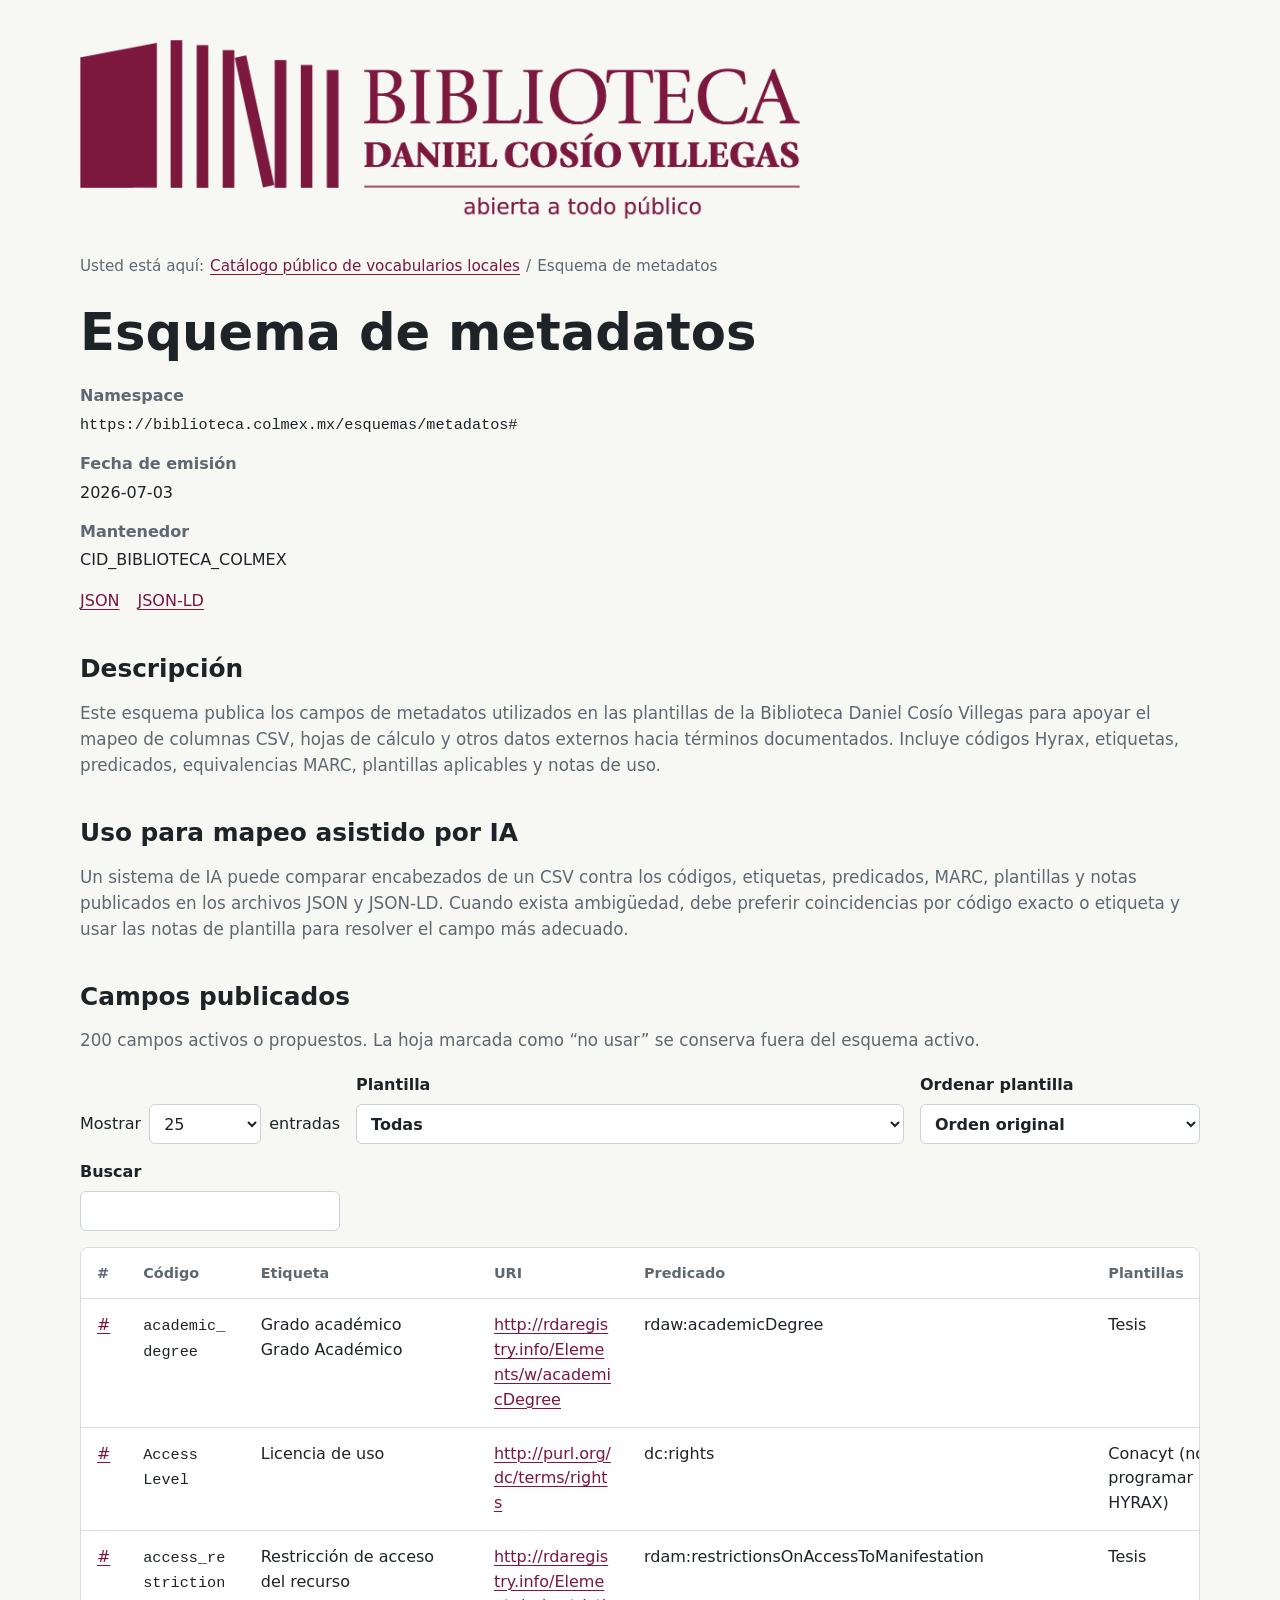
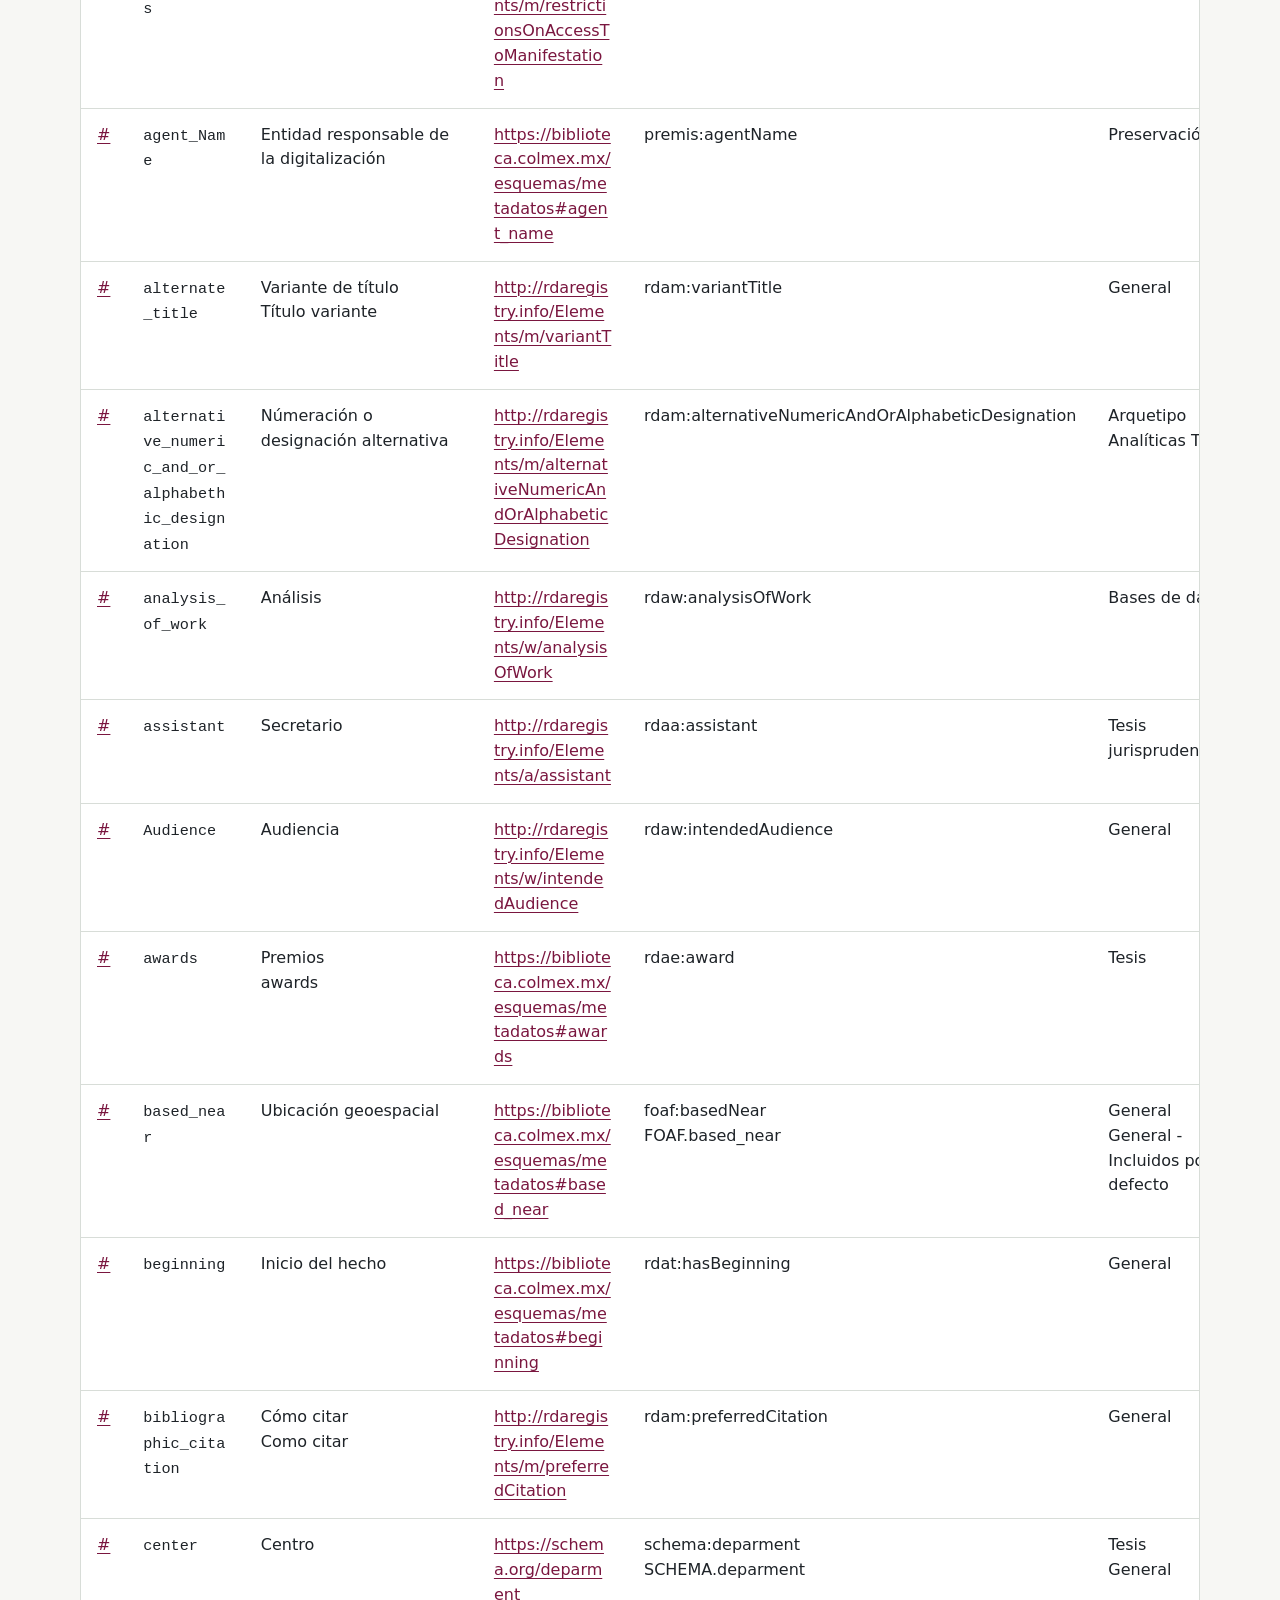
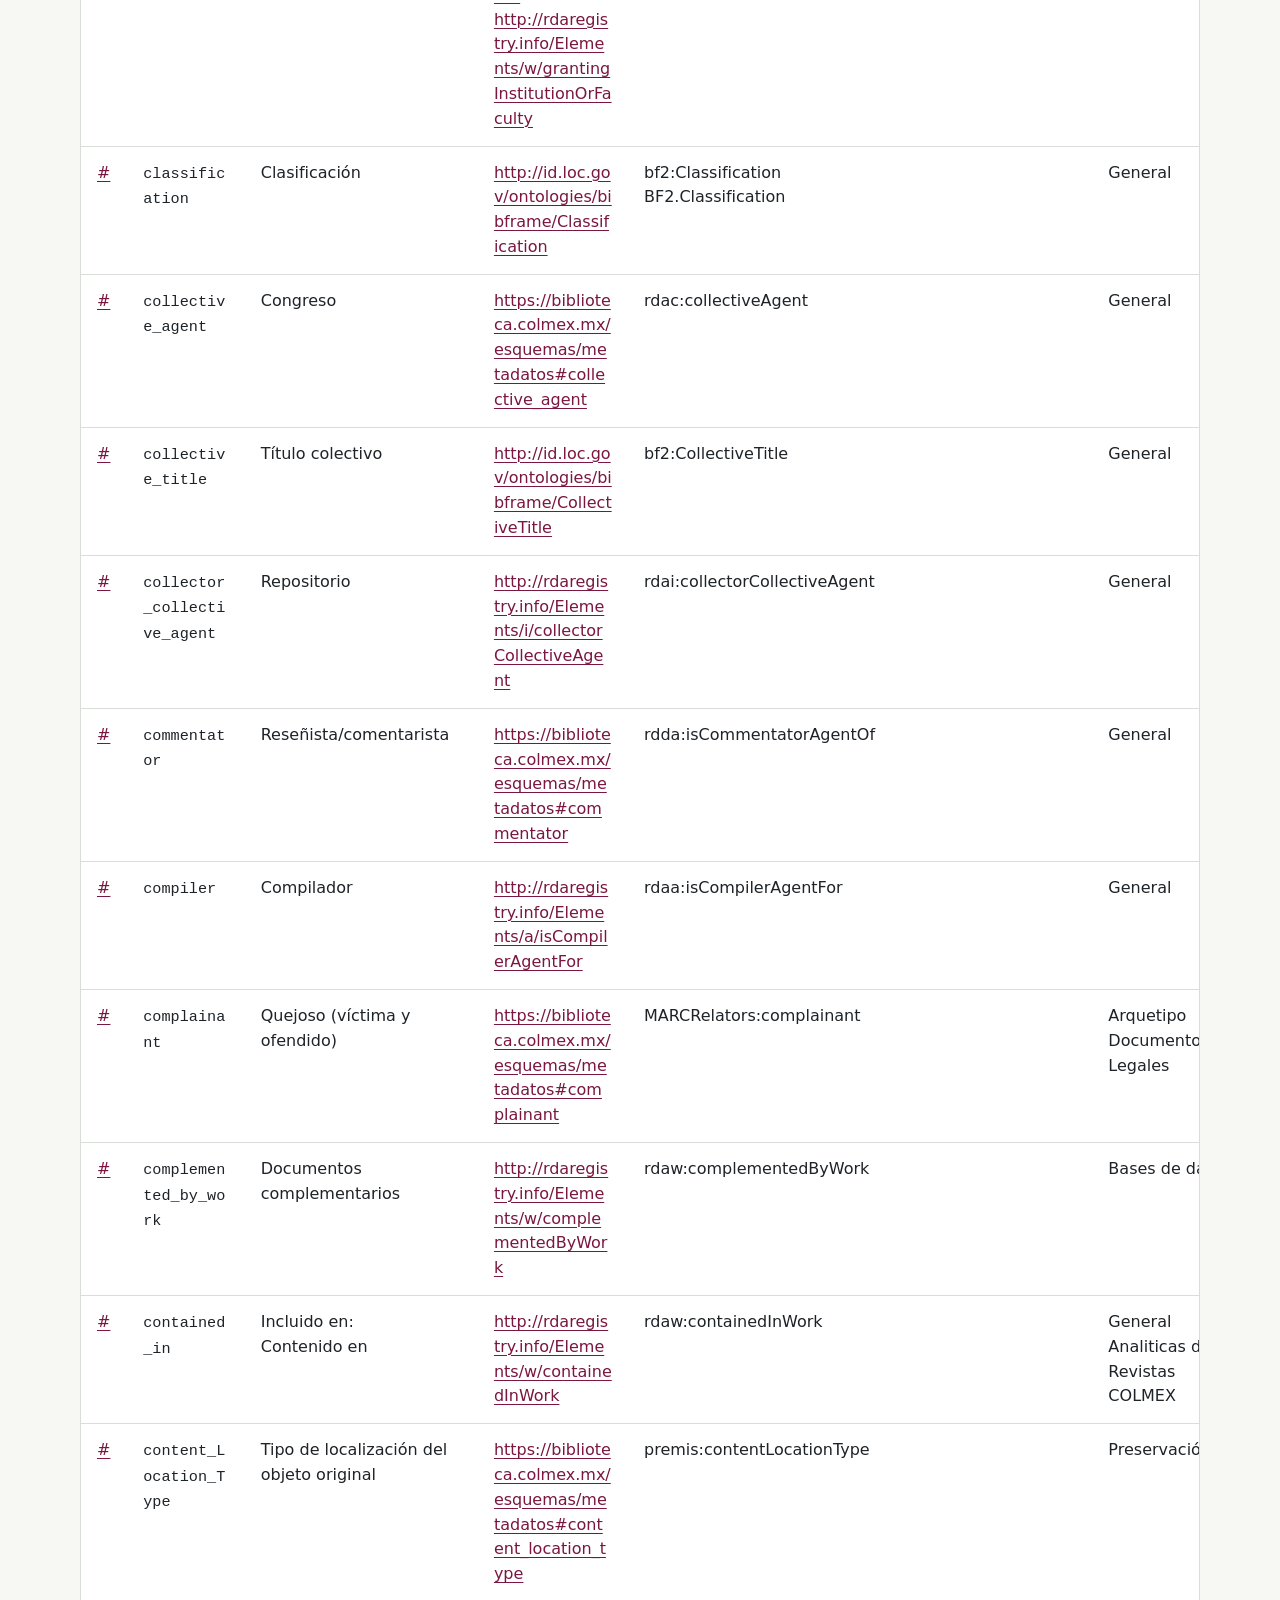
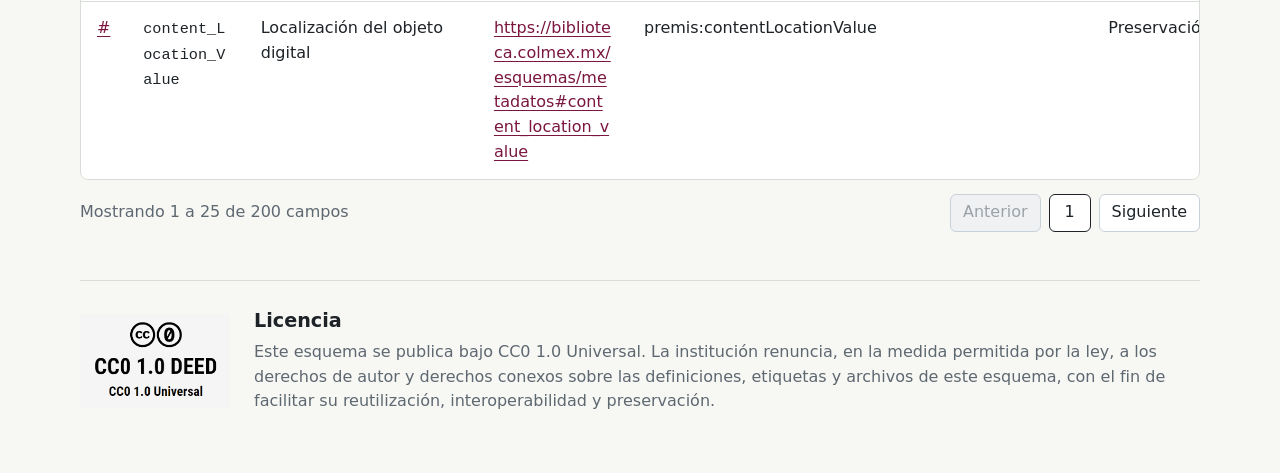
==== commit d6eaf5d8: "Add plantilla sort control" ====
--- a/esquemas/metadatos/index.html
+++ b/esquemas/metadatos/index.html
@@ -100,6 +100,14 @@
             </select>
           </label>
           <label>
+            Ordenar plantilla
+            <select data-template-sort>
+              <option value="">Orden original</option>
+              <option value="asc">A-Z</option>
+              <option value="desc">Z-A</option>
+            </select>
+          </label>
+          <label>
             Buscar
             <input type="search" data-table-search>
           </label>
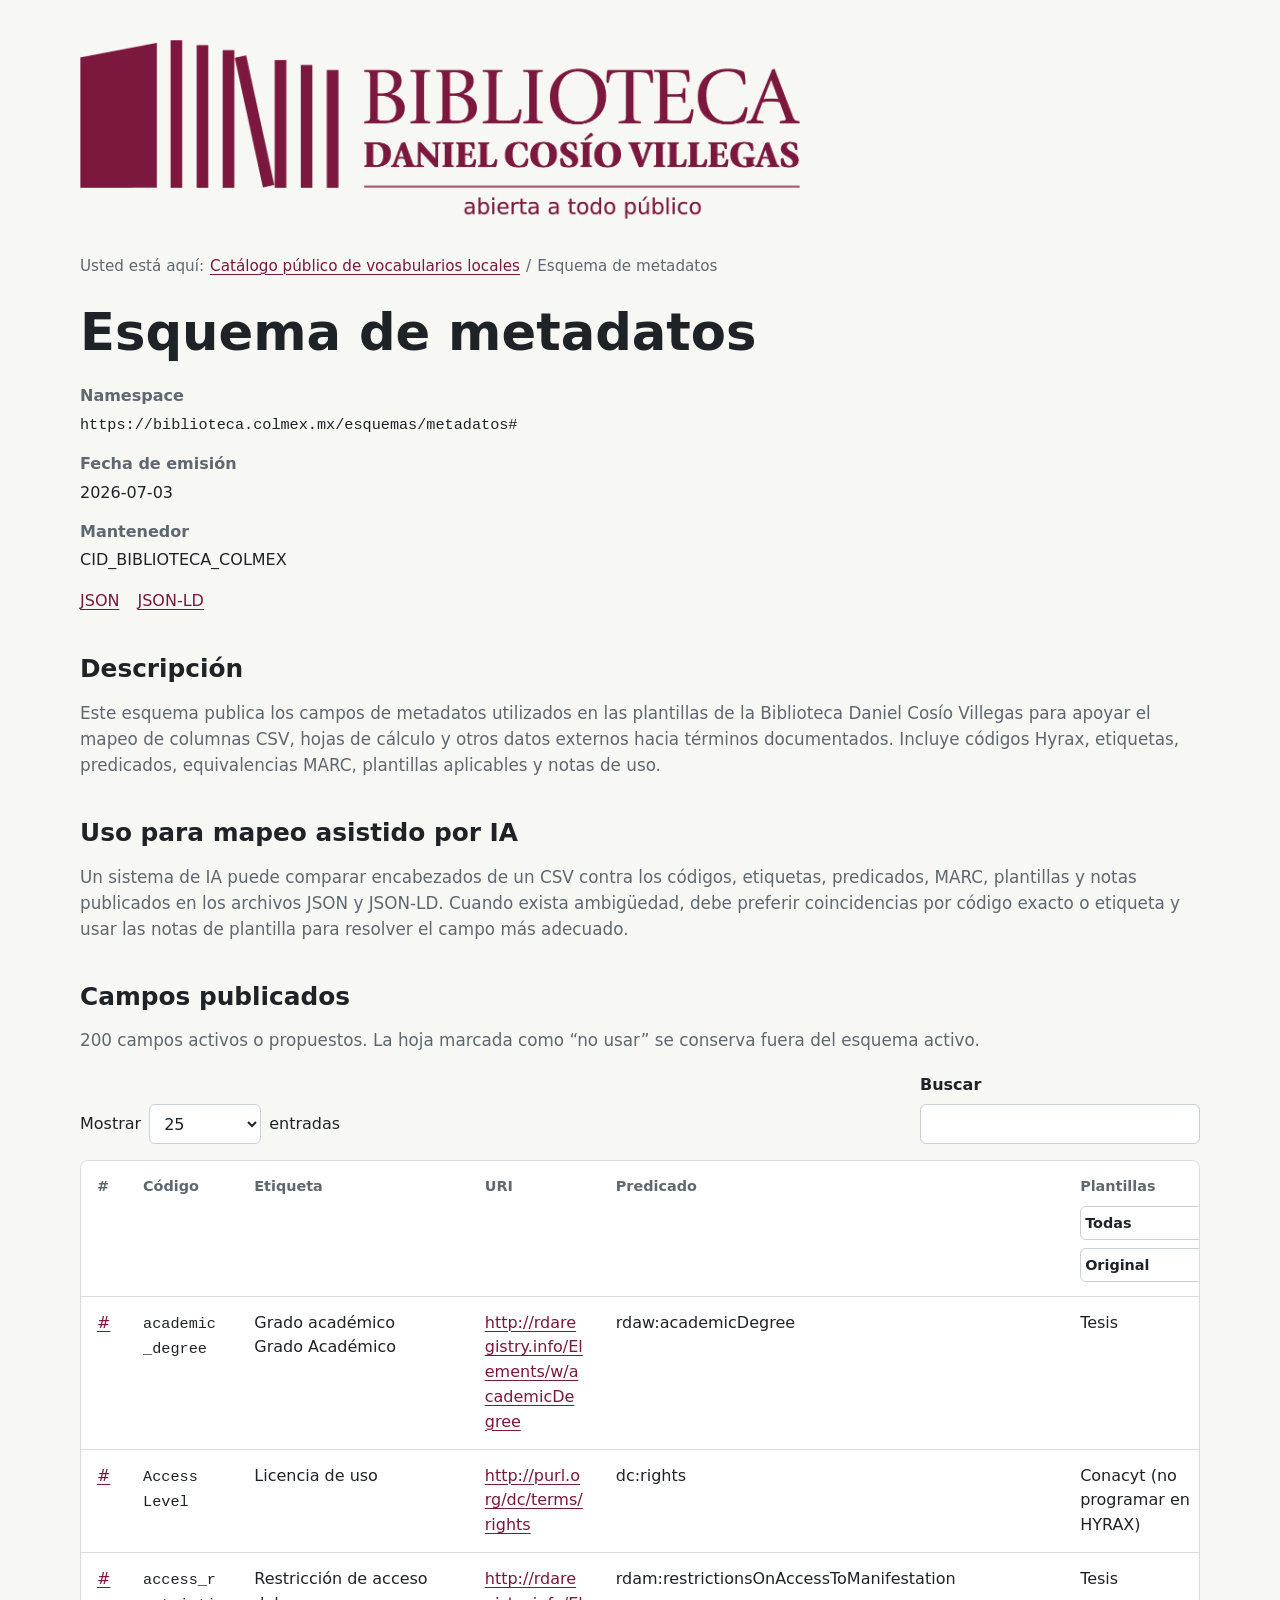
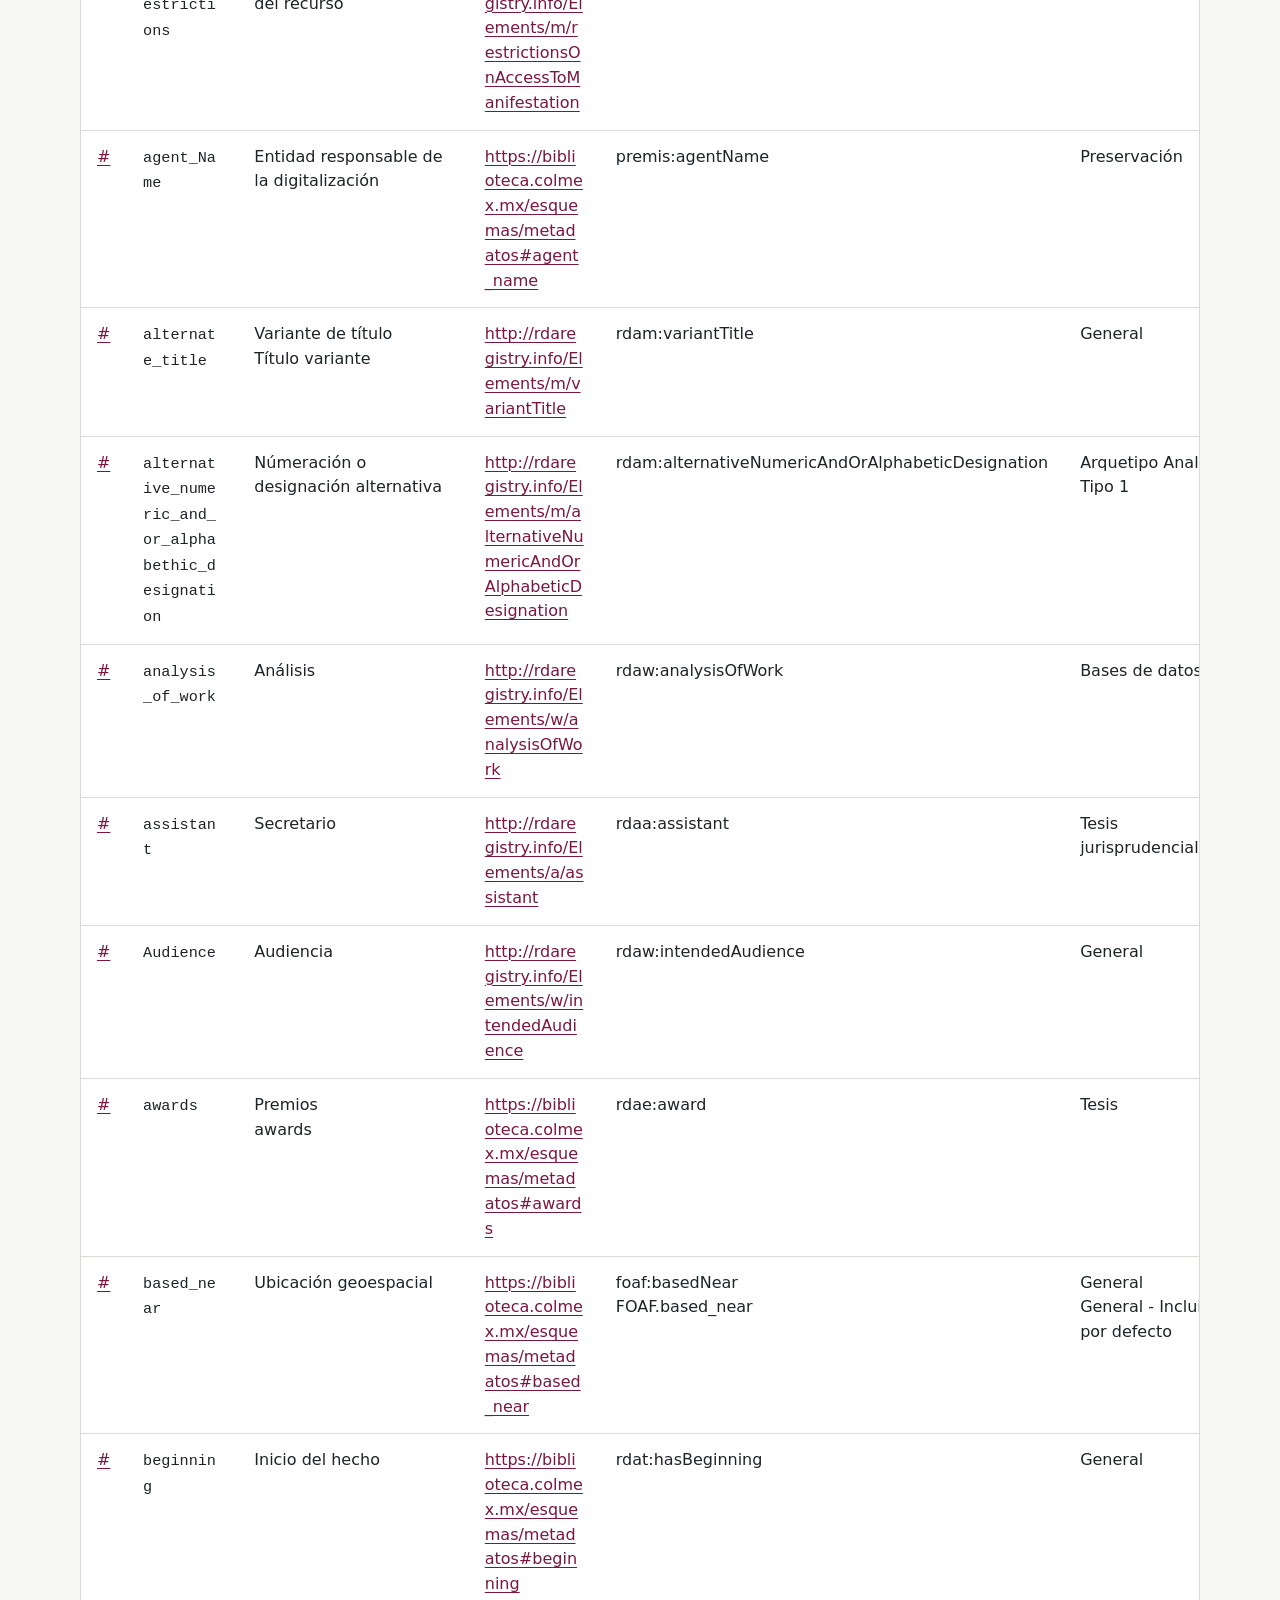
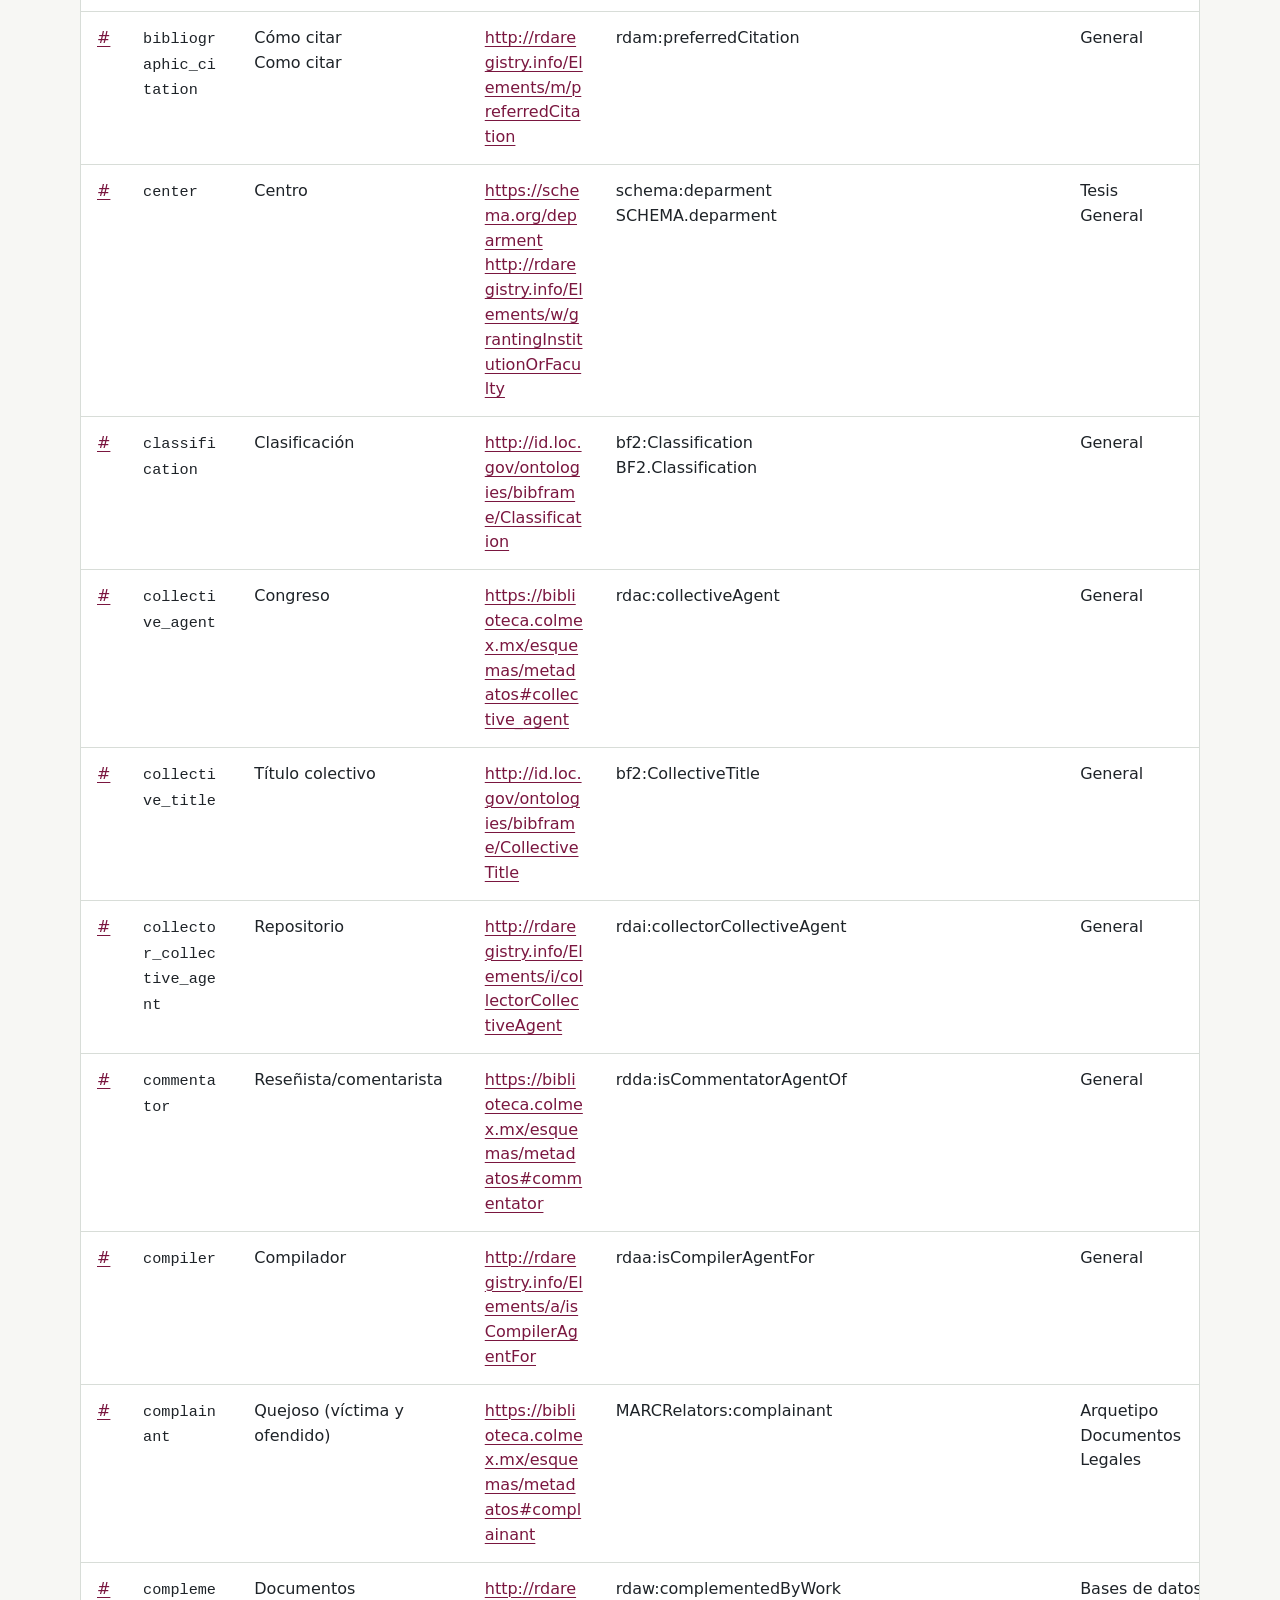
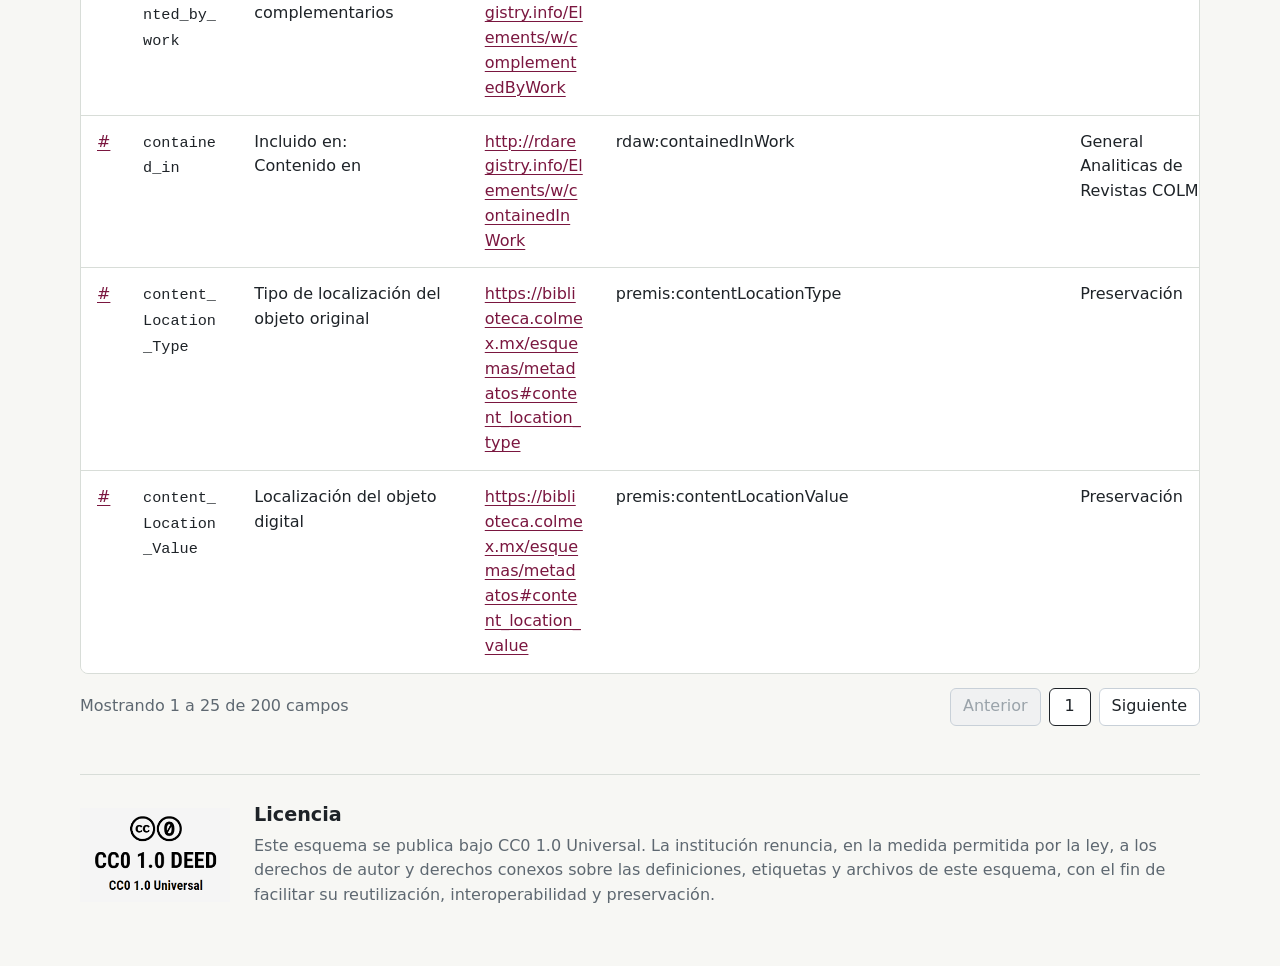
==== commit 9a17dec7: "Move plantilla filter into table header" ====
--- a/esquemas/metadatos/index.html
+++ b/esquemas/metadatos/index.html
@@ -68,9 +68,24 @@
             entradas
           </label>
           <label>
-            Plantilla
-            <select data-template-filter>
-              <option value="">Todas</option>
+            Buscar
+            <input type="search" data-table-search>
+          </label>
+        </div>
+        <div class="table-wrap">
+          <table class="schema-table" data-schema-table>
+            <thead>
+              <tr>
+                <th>#</th>
+                <th>Código</th>
+                <th>Etiqueta</th>
+                <th>URI</th>
+                <th>Predicado</th>
+                <th>
+                  <div class="th-filter">
+                    <span>Plantillas</span>
+                    <select data-template-filter aria-label="Filtrar por plantilla">
+                      <option value="">Todas</option>
               <option value="Analiticas de Revistas COLMEX">Analiticas de Revistas COLMEX</option>
               <option value="Arquetipo Analíticas Tipo 1">Arquetipo Analíticas Tipo 1</option>
               <option value="Arquetipo Analíticas Tipo 2">Arquetipo Analíticas Tipo 2</option>
@@ -97,31 +112,14 @@
               <option value="Tesis jurisprudenciales">Tesis jurisprudenciales</option>
               <option value="Videos">Videos</option>
               <option value="t">t</option>
-            </select>
-          </label>
-          <label>
-            Ordenar plantilla
-            <select data-template-sort>
-              <option value="">Orden original</option>
-              <option value="asc">A-Z</option>
-              <option value="desc">Z-A</option>
-            </select>
-          </label>
-          <label>
-            Buscar
-            <input type="search" data-table-search>
-          </label>
-        </div>
-        <div class="table-wrap">
-          <table class="schema-table" data-schema-table>
-            <thead>
-              <tr>
-                <th>#</th>
-                <th>Código</th>
-                <th>Etiqueta</th>
-                <th>URI</th>
-                <th>Predicado</th>
-                <th>Plantillas</th>
+                    </select>
+                    <select data-template-sort aria-label="Ordenar por plantilla">
+                      <option value="">Original</option>
+                      <option value="asc">A-Z</option>
+                      <option value="desc">Z-A</option>
+                    </select>
+                  </div>
+                </th>
               </tr>
             </thead>
             <tbody>
--- a/assets/vocabularios.css
+++ b/assets/vocabularios.css
@@ -203,10 +203,11 @@
 
 .table-controls {
   display: grid;
-  grid-template-columns: max-content minmax(220px, 1fr) minmax(220px, 280px);
+  grid-template-columns: max-content minmax(220px, 280px);
   gap: 16px;
   align-items: end;
   margin: 20px 0 16px;
+  justify-content: space-between;
 }
 
 .table-controls label {
@@ -263,6 +264,31 @@
 .schema-table th:nth-child(4),
 .schema-table td:nth-child(4) {
   width: 340px;
+}
+
+.schema-table th:nth-child(6),
+.schema-table td:nth-child(6) {
+  width: 280px;
+}
+
+.th-filter {
+  display: grid;
+  gap: 8px;
+}
+
+.th-filter span {
+  font-weight: 700;
+}
+
+.th-filter select {
+  width: 100%;
+  min-height: 34px;
+  border: 1px solid #c8d0d8;
+  border-radius: 6px;
+  background: var(--surface);
+  color: var(--text);
+  font: inherit;
+  font-size: 0.9rem;
 }
 
 .uri-cell a {
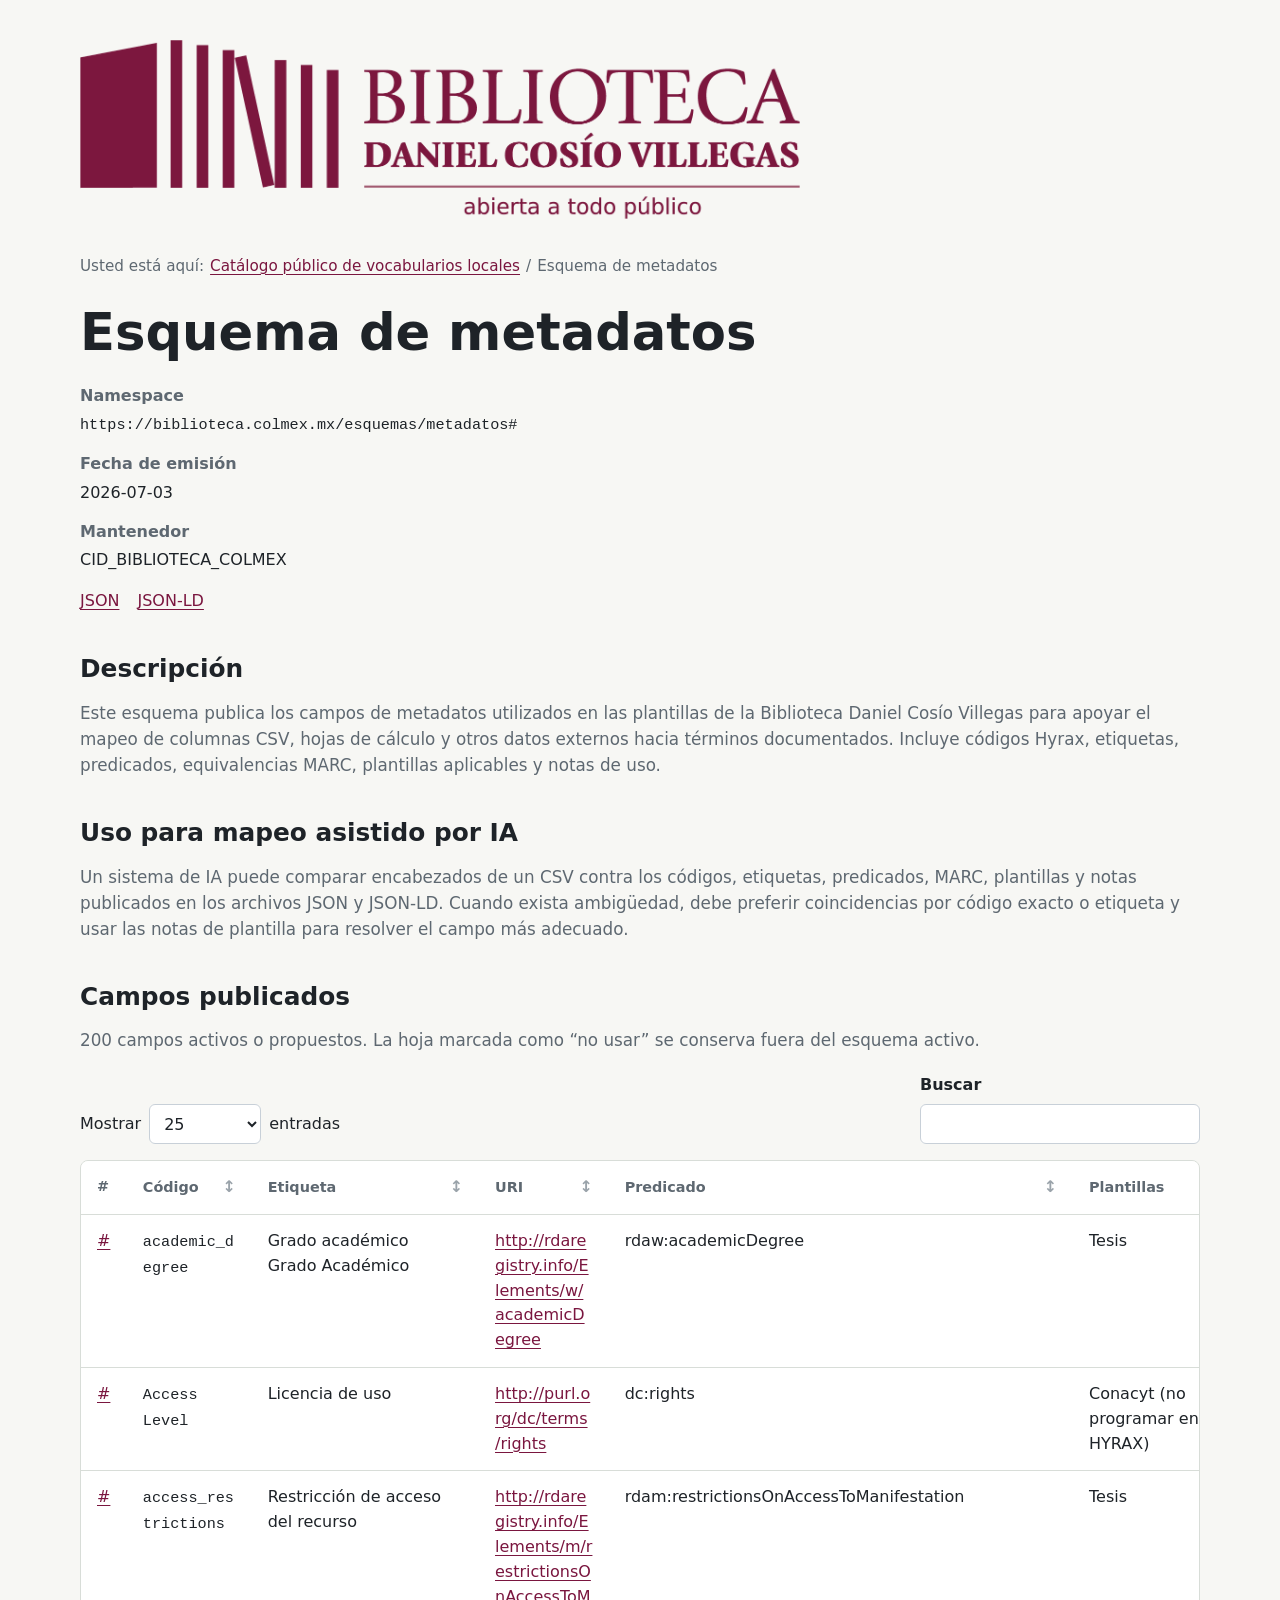
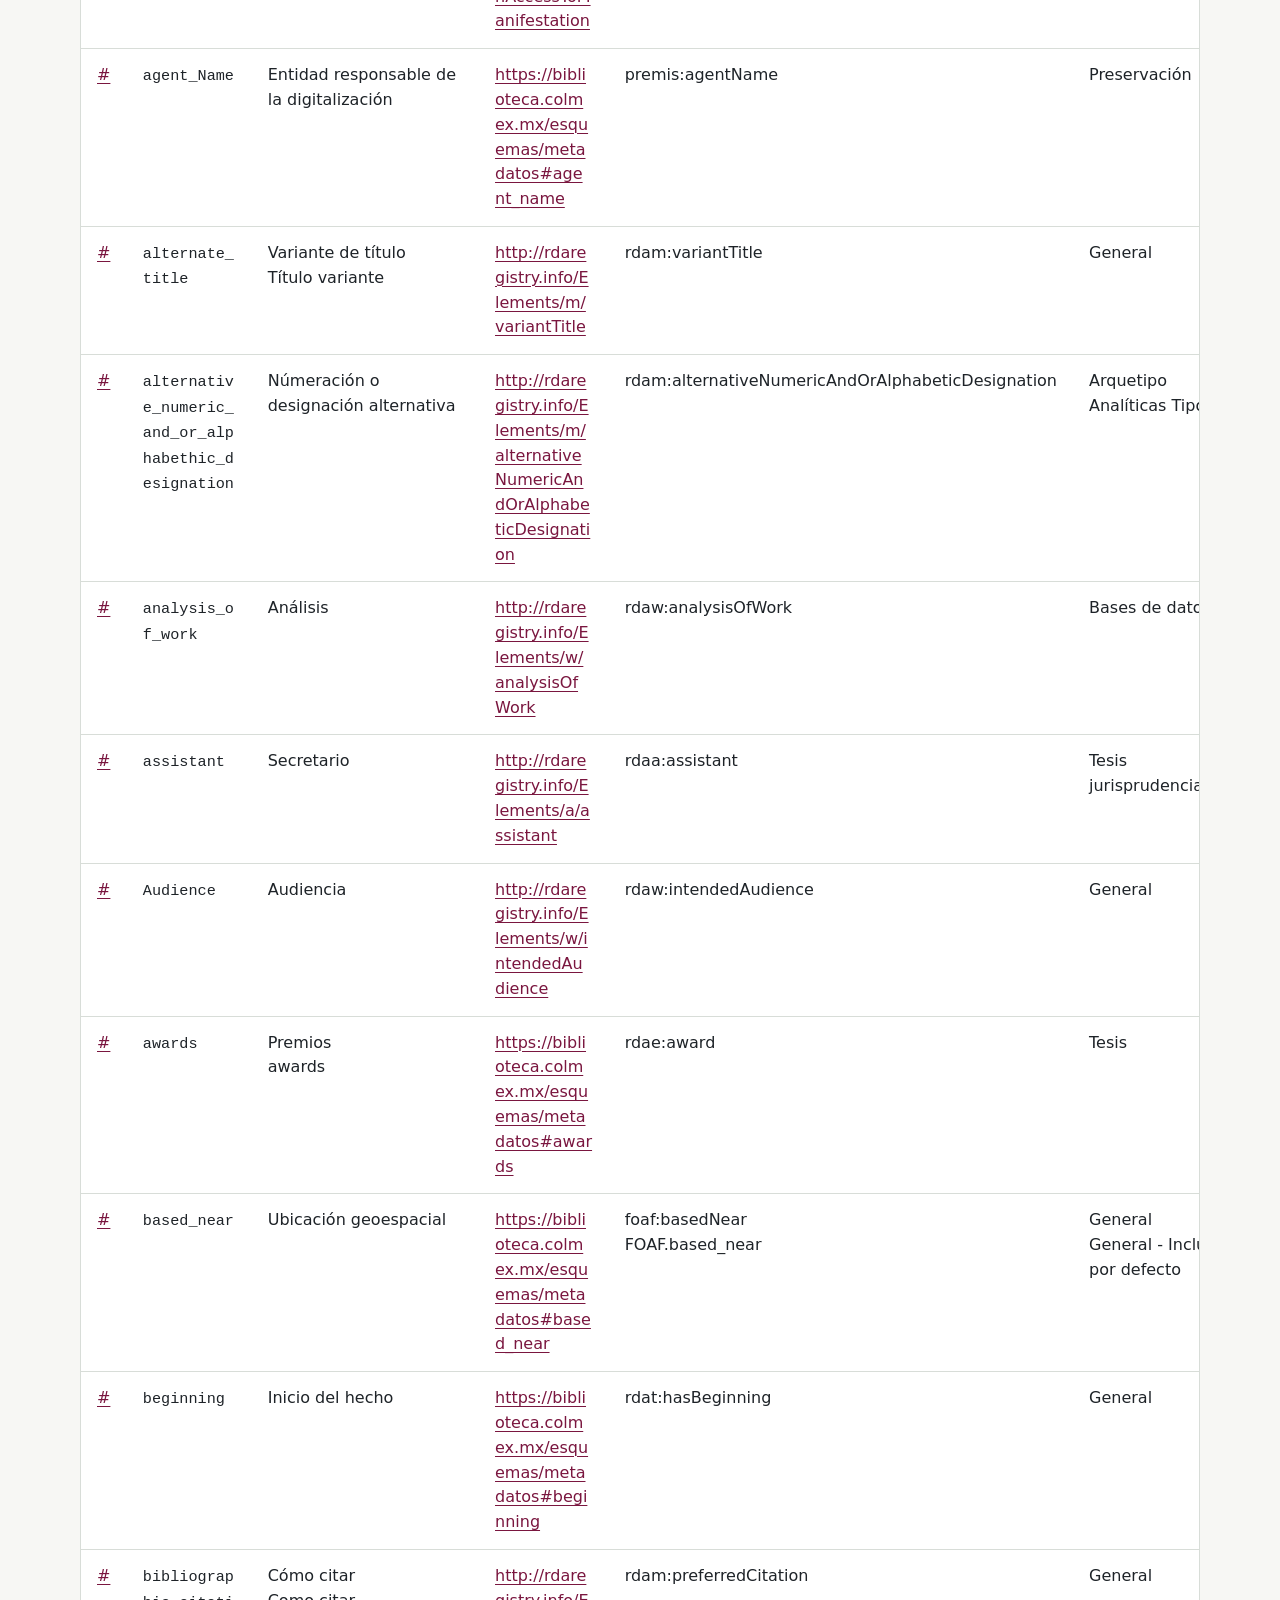
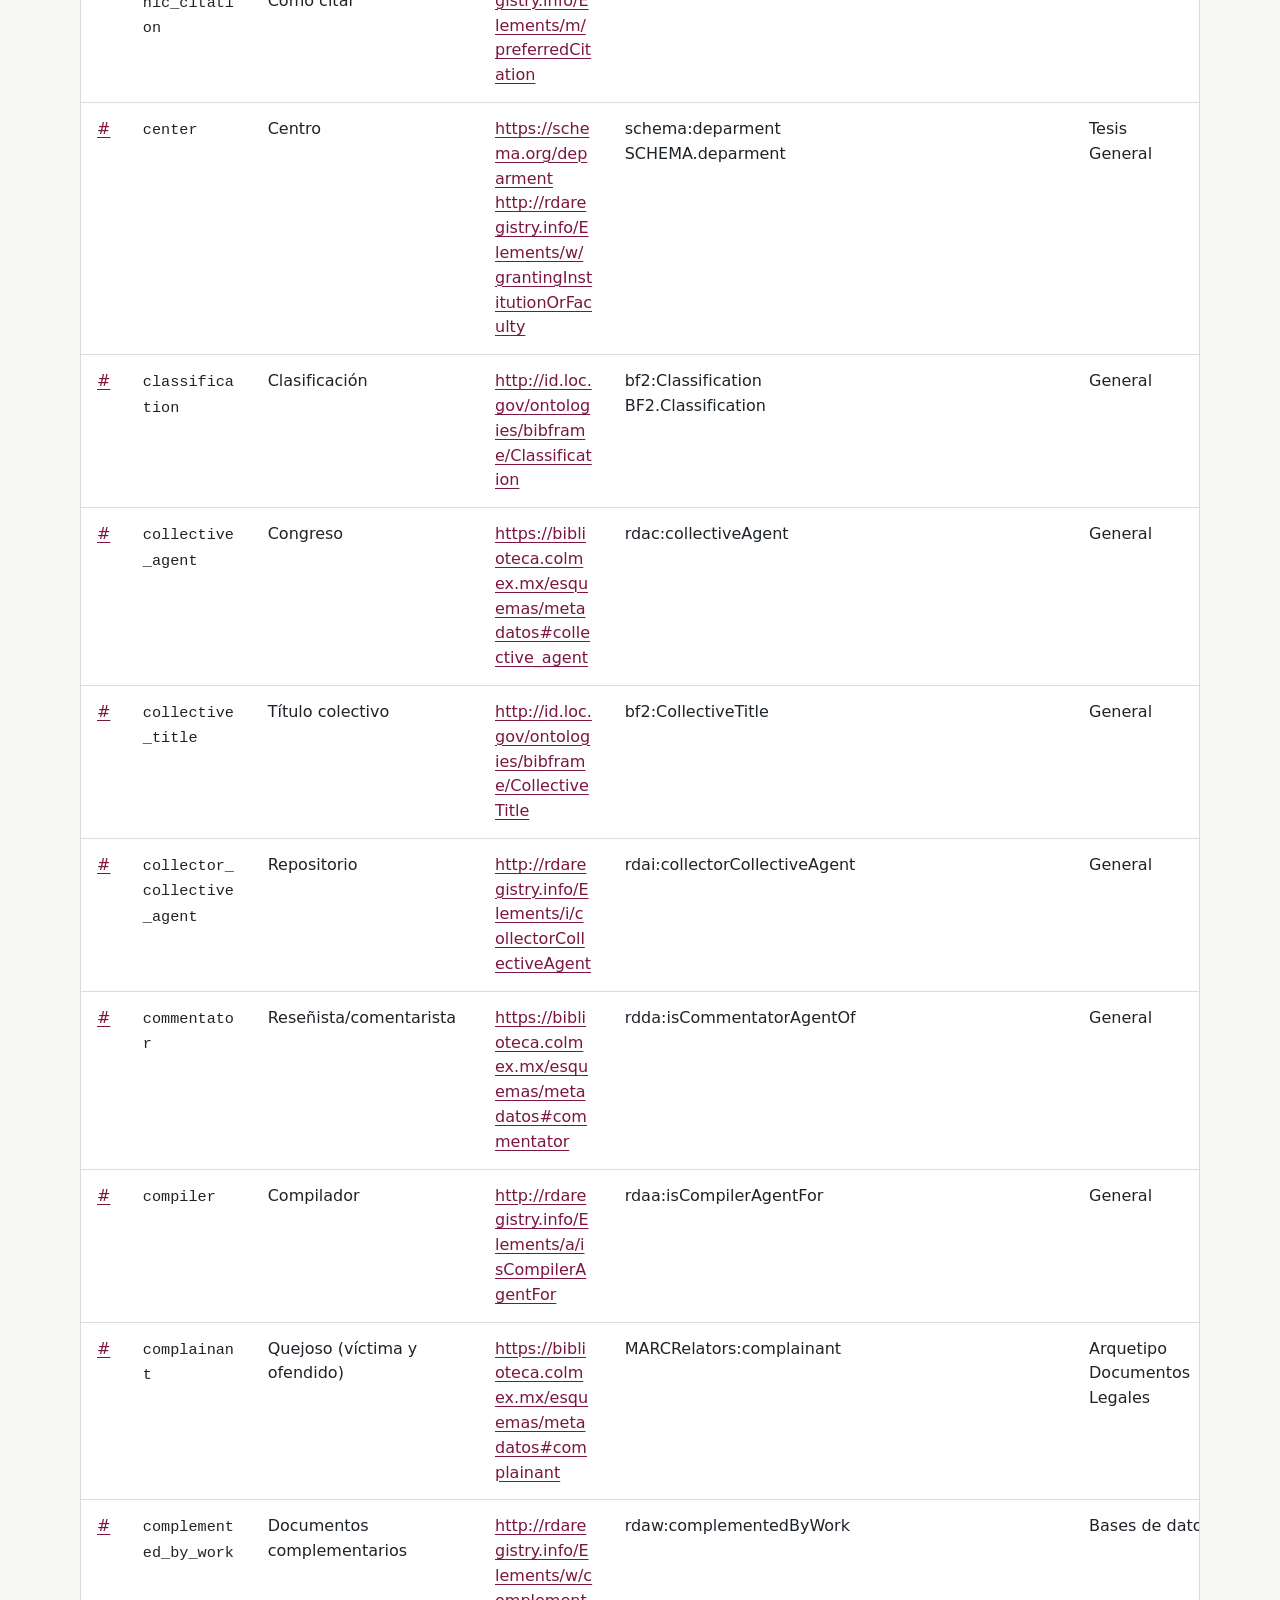
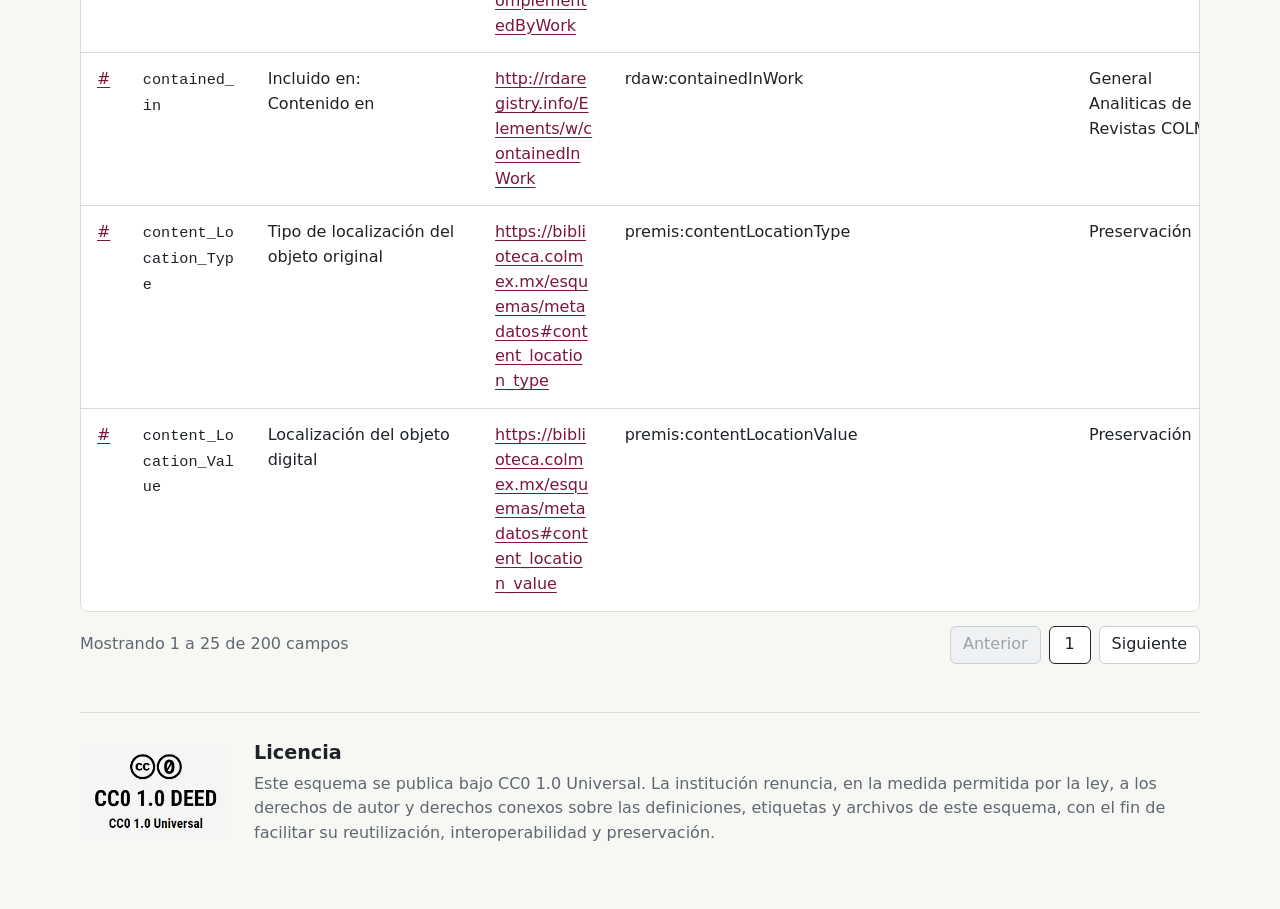
==== commit a287481e: "Use sortable metadata table headers" ====
--- a/esquemas/metadatos/index.html
+++ b/esquemas/metadatos/index.html
@@ -77,53 +77,15 @@
             <thead>
               <tr>
                 <th>#</th>
-                <th>Código</th>
-                <th>Etiqueta</th>
-                <th>URI</th>
-                <th>Predicado</th>
-                <th>
-                  <div class="th-filter">
-                    <span>Plantillas</span>
-                    <select data-template-filter aria-label="Filtrar por plantilla">
-                      <option value="">Todas</option>
-              <option value="Analiticas de Revistas COLMEX">Analiticas de Revistas COLMEX</option>
-              <option value="Arquetipo Analíticas Tipo 1">Arquetipo Analíticas Tipo 1</option>
-              <option value="Arquetipo Analíticas Tipo 2">Arquetipo Analíticas Tipo 2</option>
-              <option value="Arquetipo Documentos Legales">Arquetipo Documentos Legales</option>
-              <option value="Arquetipo Libros/Capitulos">Arquetipo Libros/Capitulos</option>
-              <option value="Arquetipo Libros/Capitulos /Videos">Arquetipo Libros/Capitulos /Videos</option>
-              <option value="Audio">Audio</option>
-              <option value="Bases de datos">Bases de datos</option>
-              <option value="Conacyt">Conacyt</option>
-              <option value="Conacyt (no programar en HYRAX)">Conacyt (no programar en HYRAX)</option>
-              <option value="Documentos archivísticos">Documentos archivísticos</option>
-              <option value="Fotografía">Fotografía</option>
-              <option value="General">General</option>
-              <option value="General (No Progamar)">General (No Progamar)</option>
-              <option value="General (No Programar)">General (No Programar)</option>
-              <option value="General - Incluidos por defecto">General - Incluidos por defecto</option>
-              <option value="General RDDM/ Para Rodrigo Cuéllar">General RDDM/ Para Rodrigo Cuéllar</option>
-              <option value="General/Obligatorio">General/Obligatorio</option>
-              <option value="Hechos">Hechos</option>
-              <option value="Mapas">Mapas</option>
-              <option value="Preservación">Preservación</option>
-              <option value="QUITAR">QUITAR</option>
-              <option value="Tesis">Tesis</option>
-              <option value="Tesis jurisprudenciales">Tesis jurisprudenciales</option>
-              <option value="Videos">Videos</option>
-              <option value="t">t</option>
-                    </select>
-                    <select data-template-sort aria-label="Ordenar por plantilla">
-                      <option value="">Original</option>
-                      <option value="asc">A-Z</option>
-                      <option value="desc">Z-A</option>
-                    </select>
-                  </div>
-                </th>
+                <th><button type="button" class="sort-button" data-sort-column="code">Código <span aria-hidden="true">↕</span></button></th>
+                <th><button type="button" class="sort-button" data-sort-column="label">Etiqueta <span aria-hidden="true">↕</span></button></th>
+                <th><button type="button" class="sort-button" data-sort-column="uri">URI <span aria-hidden="true">↕</span></button></th>
+                <th><button type="button" class="sort-button" data-sort-column="predicate">Predicado <span aria-hidden="true">↕</span></button></th>
+                <th><button type="button" class="sort-button" data-sort-column="template">Plantillas <span aria-hidden="true">↕</span></button></th>
               </tr>
             </thead>
             <tbody>
-              <tr id="academic_degree" data-search="academic_degree Grado académico Grado Académico rdaw:academicDegree http://rdaregistry.info/Elements/w/academicDegree Tesis" data-templates="Tesis">
+              <tr id="academic_degree" data-search="academic_degree Grado académico Grado Académico rdaw:academicDegree http://rdaregistry.info/Elements/w/academicDegree Tesis" data-templates="Tesis" data-code="academic_degree" data-label="Grado académico" data-uri="http://rdaregistry.info/Elements/w/academicDegree" data-predicate="rdaw:academicDegree" data-template="Tesis">
                 <td><a href="#academic_degree">#</a></td>
                 <td><code>academic_degree</code></td>
                 <td>Grado académico<br>Grado Académico</td>
@@ -131,7 +93,7 @@
                 <td>rdaw:academicDegree</td>
                 <td>Tesis</td>
               </tr>
-              <tr id="access_level" data-search="Access Level Licencia de uso dc:rights http://purl.org/dc/terms/rights Conacyt (no programar en HYRAX)" data-templates="Conacyt (no programar en HYRAX)">
+              <tr id="access_level" data-search="Access Level Licencia de uso dc:rights http://purl.org/dc/terms/rights Conacyt (no programar en HYRAX)" data-templates="Conacyt (no programar en HYRAX)" data-code="Access Level" data-label="Licencia de uso" data-uri="http://purl.org/dc/terms/rights" data-predicate="dc:rights" data-template="Conacyt (no programar en HYRAX)">
                 <td><a href="#access_level">#</a></td>
                 <td><code>Access Level</code></td>
                 <td>Licencia de uso</td>
@@ -139,7 +101,7 @@
                 <td>dc:rights</td>
                 <td>Conacyt (no programar en HYRAX)</td>
               </tr>
-              <tr id="access_restrictions" data-search="access_restrictions Restricción de acceso del recurso rdam:restrictionsOnAccessToManifestation http://rdaregistry.info/Elements/m/restrictionsOnAccessToManifestation Tesis" data-templates="Tesis">
+              <tr id="access_restrictions" data-search="access_restrictions Restricción de acceso del recurso rdam:restrictionsOnAccessToManifestation http://rdaregistry.info/Elements/m/restrictionsOnAccessToManifestation Tesis" data-templates="Tesis" data-code="access_restrictions" data-label="Restricción de acceso del recurso" data-uri="http://rdaregistry.info/Elements/m/restrictionsOnAccessToManifestation" data-predicate="rdam:restrictionsOnAccessToManifestation" data-template="Tesis">
                 <td><a href="#access_restrictions">#</a></td>
                 <td><code>access_restrictions</code></td>
                 <td>Restricción de acceso del recurso</td>
@@ -147,7 +109,7 @@
                 <td>rdam:restrictionsOnAccessToManifestation</td>
                 <td>Tesis</td>
               </tr>
-              <tr id="agent_name" data-search="agent_Name Entidad responsable de la digitalización premis:agentName  Preservación" data-templates="Preservación">
+              <tr id="agent_name" data-search="agent_Name Entidad responsable de la digitalización premis:agentName  Preservación" data-templates="Preservación" data-code="agent_Name" data-label="Entidad responsable de la digitalización" data-uri="https://biblioteca.colmex.mx/esquemas/metadatos#agent_name" data-predicate="premis:agentName" data-template="Preservación">
                 <td><a href="#agent_name">#</a></td>
                 <td><code>agent_Name</code></td>
                 <td>Entidad responsable de la digitalización</td>
@@ -155,7 +117,7 @@
                 <td>premis:agentName</td>
                 <td>Preservación</td>
               </tr>
-              <tr id="alternate_title" data-search="alternate_title Variante de título Título variante rdam:variantTitle http://rdaregistry.info/Elements/m/variantTitle General" data-templates="General">
+              <tr id="alternate_title" data-search="alternate_title Variante de título Título variante rdam:variantTitle http://rdaregistry.info/Elements/m/variantTitle General" data-templates="General" data-code="alternate_title" data-label="Variante de título" data-uri="http://rdaregistry.info/Elements/m/variantTitle" data-predicate="rdam:variantTitle" data-template="General">
                 <td><a href="#alternate_title">#</a></td>
                 <td><code>alternate_title</code></td>
                 <td>Variante de título<br>Título variante</td>
@@ -163,7 +125,7 @@
                 <td>rdam:variantTitle</td>
                 <td>General</td>
               </tr>
-              <tr id="alternative_numeric_and_or_alphabethic_designation" data-search="alternative_numeric_and_or_alphabethic_designation Númeración o designación alternativa rdam:alternativeNumericAndOrAlphabeticDesignation http://rdaregistry.info/Elements/m/alternativeNumericAndOrAlphabeticDesignation Arquetipo Analíticas Tipo 1" data-templates="Arquetipo Analíticas Tipo 1">
+              <tr id="alternative_numeric_and_or_alphabethic_designation" data-search="alternative_numeric_and_or_alphabethic_designation Númeración o designación alternativa rdam:alternativeNumericAndOrAlphabeticDesignation http://rdaregistry.info/Elements/m/alternativeNumericAndOrAlphabeticDesignation Arquetipo Analíticas Tipo 1" data-templates="Arquetipo Analíticas Tipo 1" data-code="alternative_numeric_and_or_alphabethic_designation" data-label="Númeración o designación alternativa" data-uri="http://rdaregistry.info/Elements/m/alternativeNumericAndOrAlphabeticDesignation" data-predicate="rdam:alternativeNumericAndOrAlphabeticDesignation" data-template="Arquetipo Analíticas Tipo 1">
                 <td><a href="#alternative_numeric_and_or_alphabethic_designation">#</a></td>
                 <td><code>alternative_numeric_and_or_alphabethic_designation</code></td>
                 <td>Númeración o designación alternativa</td>
@@ -171,7 +133,7 @@
                 <td>rdam:alternativeNumericAndOrAlphabeticDesignation</td>
                 <td>Arquetipo Analíticas Tipo 1</td>
               </tr>
-              <tr id="analysis_of_work" data-search="analysis_of_work Análisis rdaw:analysisOfWork http://rdaregistry.info/Elements/w/analysisOfWork Bases de datos" data-templates="Bases de datos">
+              <tr id="analysis_of_work" data-search="analysis_of_work Análisis rdaw:analysisOfWork http://rdaregistry.info/Elements/w/analysisOfWork Bases de datos" data-templates="Bases de datos" data-code="analysis_of_work" data-label="Análisis" data-uri="http://rdaregistry.info/Elements/w/analysisOfWork" data-predicate="rdaw:analysisOfWork" data-template="Bases de datos">
                 <td><a href="#analysis_of_work">#</a></td>
                 <td><code>analysis_of_work</code></td>
                 <td>Análisis</td>
@@ -179,7 +141,7 @@
                 <td>rdaw:analysisOfWork</td>
                 <td>Bases de datos</td>
               </tr>
-              <tr id="assistant" data-search="assistant Secretario rdaa:assistant http://rdaregistry.info/Elements/a/assistant Tesis jurisprudenciales" data-templates="Tesis jurisprudenciales">
+              <tr id="assistant" data-search="assistant Secretario rdaa:assistant http://rdaregistry.info/Elements/a/assistant Tesis jurisprudenciales" data-templates="Tesis jurisprudenciales" data-code="assistant" data-label="Secretario" data-uri="http://rdaregistry.info/Elements/a/assistant" data-predicate="rdaa:assistant" data-template="Tesis jurisprudenciales">
                 <td><a href="#assistant">#</a></td>
                 <td><code>assistant</code></td>
                 <td>Secretario</td>
@@ -187,7 +149,7 @@
                 <td>rdaa:assistant</td>
                 <td>Tesis jurisprudenciales</td>
               </tr>
-              <tr id="audience" data-search="Audience Audiencia rdaw:intendedAudience http://rdaregistry.info/Elements/w/intendedAudience General" data-templates="General">
+              <tr id="audience" data-search="Audience Audiencia rdaw:intendedAudience http://rdaregistry.info/Elements/w/intendedAudience General" data-templates="General" data-code="Audience" data-label="Audiencia" data-uri="http://rdaregistry.info/Elements/w/intendedAudience" data-predicate="rdaw:intendedAudience" data-template="General">
                 <td><a href="#audience">#</a></td>
                 <td><code>Audience</code></td>
                 <td>Audiencia</td>
@@ -195,7 +157,7 @@
                 <td>rdaw:intendedAudience</td>
                 <td>General</td>
               </tr>
-              <tr id="awards" data-search="awards Premios awards rdae:award  Tesis" data-templates="Tesis">
+              <tr id="awards" data-search="awards Premios awards rdae:award  Tesis" data-templates="Tesis" data-code="awards" data-label="Premios" data-uri="https://biblioteca.colmex.mx/esquemas/metadatos#awards" data-predicate="rdae:award" data-template="Tesis">
                 <td><a href="#awards">#</a></td>
                 <td><code>awards</code></td>
                 <td>Premios<br>awards</td>
@@ -203,7 +165,7 @@
                 <td>rdae:award</td>
                 <td>Tesis</td>
               </tr>
-              <tr id="based_near" data-search="based_near Ubicación geoespacial foaf:basedNear FOAF.based_near BF2.geographicCoverage  General General - Incluidos por defecto" data-templates="General||General - Incluidos por defecto">
+              <tr id="based_near" data-search="based_near Ubicación geoespacial foaf:basedNear FOAF.based_near BF2.geographicCoverage  General General - Incluidos por defecto" data-templates="General||General - Incluidos por defecto" data-code="based_near" data-label="Ubicación geoespacial" data-uri="https://biblioteca.colmex.mx/esquemas/metadatos#based_near" data-predicate="foaf:basedNear" data-template="General">
                 <td><a href="#based_near">#</a></td>
                 <td><code>based_near</code></td>
                 <td>Ubicación geoespacial</td>
@@ -211,7 +173,7 @@
                 <td>foaf:basedNear<br>FOAF.based_near</td>
                 <td>General<br>General - Incluidos por defecto</td>
               </tr>
-              <tr id="beginning" data-search="beginning Inicio del hecho rdat:hasBeginning  General" data-templates="General">
+              <tr id="beginning" data-search="beginning Inicio del hecho rdat:hasBeginning  General" data-templates="General" data-code="beginning" data-label="Inicio del hecho" data-uri="https://biblioteca.colmex.mx/esquemas/metadatos#beginning" data-predicate="rdat:hasBeginning" data-template="General">
                 <td><a href="#beginning">#</a></td>
                 <td><code>beginning</code></td>
                 <td>Inicio del hecho</td>
@@ -219,7 +181,7 @@
                 <td>rdat:hasBeginning</td>
                 <td>General</td>
               </tr>
-              <tr id="bibliographic_citation" data-search="bibliographic_citation Cómo citar Como citar rdam:preferredCitation http://rdaregistry.info/Elements/m/preferredCitation General" data-templates="General">
+              <tr id="bibliographic_citation" data-search="bibliographic_citation Cómo citar Como citar rdam:preferredCitation http://rdaregistry.info/Elements/m/preferredCitation General" data-templates="General" data-code="bibliographic_citation" data-label="Cómo citar" data-uri="http://rdaregistry.info/Elements/m/preferredCitation" data-predicate="rdam:preferredCitation" data-template="General">
                 <td><a href="#bibliographic_citation">#</a></td>
                 <td><code>bibliographic_citation</code></td>
                 <td>Cómo citar<br>Como citar</td>
@@ -227,7 +189,7 @@
                 <td>rdam:preferredCitation</td>
                 <td>General</td>
               </tr>
-              <tr id="center" data-search="center Centro schema:deparment SCHEMA.deparment rdaw:grantingInstitutionOrFaculty https://schema.org/deparment http://rdaregistry.info/Elements/w/grantingInstitutionOrFaculty Tesis General" data-templates="Tesis||General">
+              <tr id="center" data-search="center Centro schema:deparment SCHEMA.deparment rdaw:grantingInstitutionOrFaculty https://schema.org/deparment http://rdaregistry.info/Elements/w/grantingInstitutionOrFaculty Tesis General" data-templates="Tesis||General" data-code="center" data-label="Centro" data-uri="https://schema.org/deparment" data-predicate="schema:deparment" data-template="Tesis">
                 <td><a href="#center">#</a></td>
                 <td><code>center</code></td>
                 <td>Centro</td>
@@ -235,7 +197,7 @@
                 <td>schema:deparment<br>SCHEMA.deparment</td>
                 <td>Tesis<br>General</td>
               </tr>
-              <tr id="classification" data-search="classification Clasificación bf2:Classification BF2.Classification http://id.loc.gov/ontologies/bibframe/Classification General" data-templates="General">
+              <tr id="classification" data-search="classification Clasificación bf2:Classification BF2.Classification http://id.loc.gov/ontologies/bibframe/Classification General" data-templates="General" data-code="classification" data-label="Clasificación" data-uri="http://id.loc.gov/ontologies/bibframe/Classification" data-predicate="bf2:Classification" data-template="General">
                 <td><a href="#classification">#</a></td>
                 <td><code>classification</code></td>
                 <td>Clasificación</td>
@@ -243,7 +205,7 @@
                 <td>bf2:Classification<br>BF2.Classification</td>
                 <td>General</td>
               </tr>
-              <tr id="collective_agent" data-search="collective_agent Congreso rdac:collectiveAgent  General" data-templates="General">
+              <tr id="collective_agent" data-search="collective_agent Congreso rdac:collectiveAgent  General" data-templates="General" data-code="collective_agent" data-label="Congreso" data-uri="https://biblioteca.colmex.mx/esquemas/metadatos#collective_agent" data-predicate="rdac:collectiveAgent" data-template="General">
                 <td><a href="#collective_agent">#</a></td>
                 <td><code>collective_agent</code></td>
                 <td>Congreso</td>
@@ -251,7 +213,7 @@
                 <td>rdac:collectiveAgent</td>
                 <td>General</td>
               </tr>
-              <tr id="collective_title" data-search="collective_title Título colectivo bf2:CollectiveTitle http://id.loc.gov/ontologies/bibframe/CollectiveTitle General" data-templates="General">
+              <tr id="collective_title" data-search="collective_title Título colectivo bf2:CollectiveTitle http://id.loc.gov/ontologies/bibframe/CollectiveTitle General" data-templates="General" data-code="collective_title" data-label="Título colectivo" data-uri="http://id.loc.gov/ontologies/bibframe/CollectiveTitle" data-predicate="bf2:CollectiveTitle" data-template="General">
                 <td><a href="#collective_title">#</a></td>
                 <td><code>collective_title</code></td>
                 <td>Título colectivo</td>
@@ -259,7 +221,7 @@
                 <td>bf2:CollectiveTitle</td>
                 <td>General</td>
               </tr>
-              <tr id="collector_collective_agent" data-search="collector_collective_agent Repositorio rdai:collectorCollectiveAgent http://rdaregistry.info/Elements/i/collectorCollectiveAgent General" data-templates="General">
+              <tr id="collector_collective_agent" data-search="collector_collective_agent Repositorio rdai:collectorCollectiveAgent http://rdaregistry.info/Elements/i/collectorCollectiveAgent General" data-templates="General" data-code="collector_collective_agent" data-label="Repositorio" data-uri="http://rdaregistry.info/Elements/i/collectorCollectiveAgent" data-predicate="rdai:collectorCollectiveAgent" data-template="General">
                 <td><a href="#collector_collective_agent">#</a></td>
                 <td><code>collector_collective_agent</code></td>
                 <td>Repositorio</td>
@@ -267,7 +229,7 @@
                 <td>rdai:collectorCollectiveAgent</td>
                 <td>General</td>
               </tr>
-              <tr id="commentator" data-search="commentator Reseñista/comentarista rdda:isCommentatorAgentOf  General" data-templates="General">
+              <tr id="commentator" data-search="commentator Reseñista/comentarista rdda:isCommentatorAgentOf  General" data-templates="General" data-code="commentator" data-label="Reseñista/comentarista" data-uri="https://biblioteca.colmex.mx/esquemas/metadatos#commentator" data-predicate="rdda:isCommentatorAgentOf" data-template="General">
                 <td><a href="#commentator">#</a></td>
                 <td><code>commentator</code></td>
                 <td>Reseñista/comentarista</td>
@@ -275,7 +237,7 @@
                 <td>rdda:isCommentatorAgentOf</td>
                 <td>General</td>
               </tr>
-              <tr id="compiler" data-search="compiler Compilador rdaa:isCompilerAgentFor http://rdaregistry.info/Elements/a/isCompilerAgentFor General" data-templates="General">
+              <tr id="compiler" data-search="compiler Compilador rdaa:isCompilerAgentFor http://rdaregistry.info/Elements/a/isCompilerAgentFor General" data-templates="General" data-code="compiler" data-label="Compilador" data-uri="http://rdaregistry.info/Elements/a/isCompilerAgentFor" data-predicate="rdaa:isCompilerAgentFor" data-template="General">
                 <td><a href="#compiler">#</a></td>
                 <td><code>compiler</code></td>
                 <td>Compilador</td>
@@ -283,7 +245,7 @@
                 <td>rdaa:isCompilerAgentFor</td>
                 <td>General</td>
               </tr>
-              <tr id="complainant" data-search="complainant Quejoso (víctima y ofendido) MARCRelators:complainant  Arquetipo Documentos Legales" data-templates="Arquetipo Documentos Legales">
+              <tr id="complainant" data-search="complainant Quejoso (víctima y ofendido) MARCRelators:complainant  Arquetipo Documentos Legales" data-templates="Arquetipo Documentos Legales" data-code="complainant" data-label="Quejoso (víctima y ofendido)" data-uri="https://biblioteca.colmex.mx/esquemas/metadatos#complainant" data-predicate="MARCRelators:complainant" data-template="Arquetipo Documentos Legales">
                 <td><a href="#complainant">#</a></td>
                 <td><code>complainant</code></td>
                 <td>Quejoso (víctima y ofendido)</td>
@@ -291,7 +253,7 @@
                 <td>MARCRelators:complainant</td>
                 <td>Arquetipo Documentos Legales</td>
               </tr>
-              <tr id="complemented_by_work" data-search="complemented_by_work Documentos complementarios rdaw:complementedByWork http://rdaregistry.info/Elements/w/complementedByWork Bases de datos" data-templates="Bases de datos">
+              <tr id="complemented_by_work" data-search="complemented_by_work Documentos complementarios rdaw:complementedByWork http://rdaregistry.info/Elements/w/complementedByWork Bases de datos" data-templates="Bases de datos" data-code="complemented_by_work" data-label="Documentos complementarios" data-uri="http://rdaregistry.info/Elements/w/complementedByWork" data-predicate="rdaw:complementedByWork" data-template="Bases de datos">
                 <td><a href="#complemented_by_work">#</a></td>
                 <td><code>complemented_by_work</code></td>
                 <td>Documentos complementarios</td>
@@ -299,7 +261,7 @@
                 <td>rdaw:complementedByWork</td>
                 <td>Bases de datos</td>
               </tr>
-              <tr id="contained_in" data-search="contained_in Incluido en: Contenido en rdaw:containedInWork http://rdaregistry.info/Elements/w/containedInWork General Analiticas de Revistas COLMEX" data-templates="General||Analiticas de Revistas COLMEX">
+              <tr id="contained_in" data-search="contained_in Incluido en: Contenido en rdaw:containedInWork http://rdaregistry.info/Elements/w/containedInWork General Analiticas de Revistas COLMEX" data-templates="General||Analiticas de Revistas COLMEX" data-code="contained_in" data-label="Incluido en:" data-uri="http://rdaregistry.info/Elements/w/containedInWork" data-predicate="rdaw:containedInWork" data-template="General">
                 <td><a href="#contained_in">#</a></td>
                 <td><code>contained_in</code></td>
                 <td>Incluido en:<br>Contenido en</td>
@@ -307,7 +269,7 @@
                 <td>rdaw:containedInWork</td>
                 <td>General<br>Analiticas de Revistas COLMEX</td>
               </tr>
-              <tr id="content_location_type" data-search="content_Location_Type Tipo de localización del objeto original premis:contentLocationType  Preservación" data-templates="Preservación">
+              <tr id="content_location_type" data-search="content_Location_Type Tipo de localización del objeto original premis:contentLocationType  Preservación" data-templates="Preservación" data-code="content_Location_Type" data-label="Tipo de localización del objeto original" data-uri="https://biblioteca.colmex.mx/esquemas/metadatos#content_location_type" data-predicate="premis:contentLocationType" data-template="Preservación">
                 <td><a href="#content_location_type">#</a></td>
                 <td><code>content_Location_Type</code></td>
                 <td>Tipo de localización del objeto original</td>
@@ -315,7 +277,7 @@
                 <td>premis:contentLocationType</td>
                 <td>Preservación</td>
               </tr>
-              <tr id="content_location_value" data-search="content_Location_Value Localización del objeto digital premis:contentLocationValue  Preservación" data-templates="Preservación">
+              <tr id="content_location_value" data-search="content_Location_Value Localización del objeto digital premis:contentLocationValue  Preservación" data-templates="Preservación" data-code="content_Location_Value" data-label="Localización del objeto digital" data-uri="https://biblioteca.colmex.mx/esquemas/metadatos#content_location_value" data-predicate="premis:contentLocationValue" data-template="Preservación">
                 <td><a href="#content_location_value">#</a></td>
                 <td><code>content_Location_Value</code></td>
                 <td>Localización del objeto digital</td>
@@ -323,7 +285,7 @@
                 <td>premis:contentLocationValue</td>
                 <td>Preservación</td>
               </tr>
-              <tr id="contestee" data-search="contestee Representante legal, defensor, etc. MARCRelators:contestee  Arquetipo Documentos Legales" data-templates="Arquetipo Documentos Legales">
+              <tr id="contestee" data-search="contestee Representante legal, defensor, etc. MARCRelators:contestee  Arquetipo Documentos Legales" data-templates="Arquetipo Documentos Legales" data-code="contestee" data-label="Representante legal, defensor, etc." data-uri="https://biblioteca.colmex.mx/esquemas/metadatos#contestee" data-predicate="MARCRelators:contestee" data-template="Arquetipo Documentos Legales">
                 <td><a href="#contestee">#</a></td>
                 <td><code>contestee</code></td>
                 <td>Representante legal, defensor, etc.</td>
@@ -331,7 +293,7 @@
                 <td>MARCRelators:contestee</td>
                 <td>Arquetipo Documentos Legales</td>
               </tr>
-              <tr id="contributor" data-search="contributor Colaborador dc11:contributor DC11.contributor  General General - Incluidos por defecto" data-templates="General||General - Incluidos por defecto">
+              <tr id="contributor" data-search="contributor Colaborador dc11:contributor DC11.contributor  General General - Incluidos por defecto" data-templates="General||General - Incluidos por defecto" data-code="contributor" data-label="Colaborador" data-uri="https://biblioteca.colmex.mx/esquemas/metadatos#contributor" data-predicate="dc11:contributor" data-template="General">
                 <td><a href="#contributor">#</a></td>
                 <td><code>contributor</code></td>
                 <td>Colaborador</td>
@@ -339,7 +301,7 @@
                 <td>dc11:contributor<br>DC11.contributor</td>
                 <td>General<br>General - Incluidos por defecto</td>
               </tr>
-              <tr id="contributor_conacyt" data-search="contributor_conacyt  mods:name MODS.name  Conacyt" data-templates="Conacyt">
+              <tr id="contributor_conacyt" data-search="contributor_conacyt  mods:name MODS.name  Conacyt" data-templates="Conacyt" data-code="contributor_conacyt" data-label="contributor_conacyt" data-uri="https://biblioteca.colmex.mx/esquemas/metadatos#contributor_conacyt" data-predicate="mods:name" data-template="Conacyt">
                 <td><a href="#contributor_conacyt">#</a></td>
                 <td><code>contributor_conacyt</code></td>
                 <td>contributor_conacyt</td>
@@ -347,7 +309,7 @@
                 <td>mods:name<br>MODS.name</td>
                 <td>Conacyt</td>
               </tr>
-              <tr id="copyright" data-search="copyright Copyright rdam:hasCopyrightDate http://rdaregistry.info/Elements/m/hasCopyrightDate Arquetipo Libros/Capitulos /Videos" data-templates="Arquetipo Libros/Capitulos /Videos">
+              <tr id="copyright" data-search="copyright Copyright rdam:hasCopyrightDate http://rdaregistry.info/Elements/m/hasCopyrightDate Arquetipo Libros/Capitulos /Videos" data-templates="Arquetipo Libros/Capitulos /Videos" data-code="copyright" data-label="Copyright" data-uri="http://rdaregistry.info/Elements/m/hasCopyrightDate" data-predicate="rdam:hasCopyrightDate" data-template="Arquetipo Libros/Capitulos /Videos">
                 <td><a href="#copyright">#</a></td>
                 <td><code>copyright</code></td>
                 <td>Copyright</td>
@@ -355,7 +317,7 @@
                 <td>rdam:hasCopyrightDate</td>
                 <td>Arquetipo Libros/Capitulos /Videos</td>
               </tr>
-              <tr id="corporate_body" data-search="corporate_body Autor corporativo rdac:corporateBody  General" data-templates="General">
+              <tr id="corporate_body" data-search="corporate_body Autor corporativo rdac:corporateBody  General" data-templates="General" data-code="corporate_body" data-label="Autor corporativo" data-uri="https://biblioteca.colmex.mx/esquemas/metadatos#corporate_body" data-predicate="rdac:corporateBody" data-template="General">
                 <td><a href="#corporate_body">#</a></td>
                 <td><code>corporate_body</code></td>
                 <td>Autor corporativo</td>
@@ -363,7 +325,7 @@
                 <td>rdac:corporateBody</td>
                 <td>General</td>
               </tr>
-              <tr id="creator" data-search="creator Autor rdaa:authorOf http://rdaregistry.info/Elements/a/authorOf General" data-templates="General">
+              <tr id="creator" data-search="creator Autor rdaa:authorOf http://rdaregistry.info/Elements/a/authorOf General" data-templates="General" data-code="creator" data-label="Autor" data-uri="http://rdaregistry.info/Elements/a/authorOf" data-predicate="rdaa:authorOf" data-template="General">
                 <td><a href="#creator">#</a></td>
                 <td><code>creator</code></td>
                 <td>Autor</td>
@@ -371,7 +333,7 @@
                 <td>rdaa:authorOf</td>
                 <td>General</td>
               </tr>
-              <tr id="creator_conacyt" data-search="creator_conacyt  mods:namePrincipal MODS.namePrincipal  Conacyt" data-templates="Conacyt">
+              <tr id="creator_conacyt" data-search="creator_conacyt  mods:namePrincipal MODS.namePrincipal  Conacyt" data-templates="Conacyt" data-code="creator_conacyt" data-label="creator_conacyt" data-uri="https://biblioteca.colmex.mx/esquemas/metadatos#creator_conacyt" data-predicate="mods:namePrincipal" data-template="Conacyt">
                 <td><a href="#creator_conacyt">#</a></td>
                 <td><code>creator_conacyt</code></td>
                 <td>creator_conacyt</td>
@@ -379,7 +341,7 @@
                 <td>mods:namePrincipal<br>MODS.namePrincipal</td>
                 <td>Conacyt</td>
               </tr>
-              <tr id="curator_collective_agent_of" data-search="curator_collective_agent_of Organismo que selecciona el recurso rdaa:isCuratorCollectiveAgentOf http://rdaregistry.info/Elements/a/isCuratorCollectiveAgentOf General" data-templates="General">
+              <tr id="curator_collective_agent_of" data-search="curator_collective_agent_of Organismo que selecciona el recurso rdaa:isCuratorCollectiveAgentOf http://rdaregistry.info/Elements/a/isCuratorCollectiveAgentOf General" data-templates="General" data-code="curator_collective_agent_of" data-label="Organismo que selecciona el recurso" data-uri="http://rdaregistry.info/Elements/a/isCuratorCollectiveAgentOf" data-predicate="rdaa:isCuratorCollectiveAgentOf" data-template="General">
                 <td><a href="#curator_collective_agent_of">#</a></td>
                 <td><code>curator_collective_agent_of</code></td>
                 <td>Organismo que selecciona el recurso</td>
@@ -387,7 +349,7 @@
                 <td>rdaa:isCuratorCollectiveAgentOf</td>
                 <td>General</td>
               </tr>
-              <tr id="custodian_agent_of" data-search="custodian_agent_of Organismo custodio rdaa:isCustodianAgentOf http://rdaregistry.info/Elements/a/isCustodianAgentOf General" data-templates="General">
+              <tr id="custodian_agent_of" data-search="custodian_agent_of Organismo custodio rdaa:isCustodianAgentOf http://rdaregistry.info/Elements/a/isCustodianAgentOf General" data-templates="General" data-code="custodian_agent_of" data-label="Organismo custodio" data-uri="http://rdaregistry.info/Elements/a/isCustodianAgentOf" data-predicate="rdaa:isCustodianAgentOf" data-template="General">
                 <td><a href="#custodian_agent_of">#</a></td>
                 <td><code>custodian_agent_of</code></td>
                 <td>Organismo custodio</td>
@@ -395,7 +357,7 @@
                 <td>rdaa:isCustodianAgentOf</td>
                 <td>General</td>
               </tr>
-              <tr id="database" data-search="database Base de datos rdaz:sourceConsulted.en http://rdaregistry.info/Elements/z/sourceConsulted.en Analiticas de Revistas COLMEX" data-templates="Analiticas de Revistas COLMEX">
+              <tr id="database" data-search="database Base de datos rdaz:sourceConsulted.en http://rdaregistry.info/Elements/z/sourceConsulted.en Analiticas de Revistas COLMEX" data-templates="Analiticas de Revistas COLMEX" data-code="database" data-label="Base de datos" data-uri="http://rdaregistry.info/Elements/z/sourceConsulted.en" data-predicate="rdaz:sourceConsulted.en" data-template="Analiticas de Revistas COLMEX">
                 <td><a href="#database">#</a></td>
                 <td><code>database</code></td>
                 <td>Base de datos</td>
@@ -403,7 +365,7 @@
                 <td>rdaz:sourceConsulted.en</td>
                 <td>Analiticas de Revistas COLMEX</td>
               </tr>
-              <tr id="date_created" data-search="date_created Año Fecha de producción/publicación rdam:dateOfPublication http://rdaregistry.info/Elements/m/dateOfPublication General" data-templates="General">
+              <tr id="date_created" data-search="date_created Año Fecha de producción/publicación rdam:dateOfPublication http://rdaregistry.info/Elements/m/dateOfPublication General" data-templates="General" data-code="date_created" data-label="Año" data-uri="http://rdaregistry.info/Elements/m/dateOfPublication" data-predicate="rdam:dateOfPublication" data-template="General">
                 <td><a href="#date_created">#</a></td>
                 <td><code>date_created</code></td>
                 <td>Año<br>Fecha de producción/publicación</td>
@@ -411,7 +373,7 @@
                 <td>rdam:dateOfPublication</td>
                 <td>General</td>
               </tr>
-              <tr id="date_of_manifestation" data-search="date_of_manifestation Fecha rdam:dateOfManifestation http://rdaregistry.info/Elements/m/dateOfManifestation General" data-templates="General">
+              <tr id="date_of_manifestation" data-search="date_of_manifestation Fecha rdam:dateOfManifestation http://rdaregistry.info/Elements/m/dateOfManifestation General" data-templates="General" data-code="date_of_manifestation" data-label="Fecha" data-uri="http://rdaregistry.info/Elements/m/dateOfManifestation" data-predicate="rdam:dateOfManifestation" data-template="General">
                 <td><a href="#date_of_manifestation">#</a></td>
                 <td><code>date_of_manifestation</code></td>
                 <td>Fecha</td>
@@ -419,7 +381,7 @@
                 <td>rdam:dateOfManifestation</td>
                 <td>General</td>
               </tr>
-              <tr id="date_of_presentation_of_the_thesis" data-search="date_of_presentation_of_the_thesis Fecha de presentación de la tesis rdaw:yearDegreeGranted http://rdaregistry.info/Elements/w/yearDegreeGranted Tesis" data-templates="Tesis">
+              <tr id="date_of_presentation_of_the_thesis" data-search="date_of_presentation_of_the_thesis Fecha de presentación de la tesis rdaw:yearDegreeGranted http://rdaregistry.info/Elements/w/yearDegreeGranted Tesis" data-templates="Tesis" data-code="date_of_presentation_of_the_thesis" data-label="Fecha de presentación de la tesis" data-uri="http://rdaregistry.info/Elements/w/yearDegreeGranted" data-predicate="rdaw:yearDegreeGranted" data-template="Tesis">
                 <td><a href="#date_of_presentation_of_the_thesis">#</a></td>
                 <td><code>date_of_presentation_of_the_thesis</code></td>
                 <td>Fecha de presentación de la tesis</td>
@@ -427,7 +389,7 @@
                 <td>rdaw:yearDegreeGranted</td>
                 <td>Tesis</td>
               </tr>
-              <tr id="degree_program" data-search="degree_program Programa de estudios rdaw:grantingInstitutionOrFaculty http://rdaregistry.info/Elements/w/grantingInstitutionOrFaculty Tesis" data-templates="Tesis">
+              <tr id="degree_program" data-search="degree_program Programa de estudios rdaw:grantingInstitutionOrFaculty http://rdaregistry.info/Elements/w/grantingInstitutionOrFaculty Tesis" data-templates="Tesis" data-code="degree_program" data-label="Programa de estudios" data-uri="http://rdaregistry.info/Elements/w/grantingInstitutionOrFaculty" data-predicate="rdaw:grantingInstitutionOrFaculty" data-template="Tesis">
                 <td><a href="#degree_program">#</a></td>
                 <td><code>degree_program</code></td>
                 <td>Programa de estudios</td>
@@ -435,7 +397,7 @@
                 <td>rdaw:grantingInstitutionOrFaculty</td>
                 <td>Tesis</td>
               </tr>
-              <tr id="depositor_agent" data-search="depositor_agent Persona depositante rdai:depositoryAgent http://rdaregistry.info/Elements/i/depositoryAgent General" data-templates="General">
+              <tr id="depositor_agent" data-search="depositor_agent Persona depositante rdai:depositoryAgent http://rdaregistry.info/Elements/i/depositoryAgent General" data-templates="General" data-code="depositor_agent" data-label="Persona depositante" data-uri="http://rdaregistry.info/Elements/i/depositoryAgent" data-predicate="rdai:depositoryAgent" data-template="General">
                 <td><a href="#depositor_agent">#</a></td>
                 <td><code>depositor_agent</code></td>
                 <td>Persona depositante</td>
@@ -443,7 +405,7 @@
                 <td>rdai:depositoryAgent</td>
                 <td>General</td>
               </tr>
-              <tr id="depository_collective_agent" data-search="depository_collective_agent Organismo depositante rdai:depositoryCollectiveAgent http://rdaregistry.info/Elements/i/depositoryCollectiveAgent General" data-templates="General">
+              <tr id="depository_collective_agent" data-search="depository_collective_agent Organismo depositante rdai:depositoryCollectiveAgent http://rdaregistry.info/Elements/i/depositoryCollectiveAgent General" data-templates="General" data-code="depository_collective_agent" data-label="Organismo depositante" data-uri="http://rdaregistry.info/Elements/i/depositoryCollectiveAgent" data-predicate="rdai:depositoryCollectiveAgent" data-template="General">
                 <td><a href="#depository_collective_agent">#</a></td>
                 <td><code>depository_collective_agent</code></td>
                 <td>Organismo depositante</td>
@@ -451,7 +413,7 @@
                 <td>rdai:depositoryCollectiveAgent</td>
                 <td>General</td>
               </tr>
-              <tr id="description" data-search="description Resumen rdae:summarizationOfTheContent DC11.description  General General - Incluidos por defecto" data-templates="General||General - Incluidos por defecto">
+              <tr id="description" data-search="description Resumen rdae:summarizationOfTheContent DC11.description  General General - Incluidos por defecto" data-templates="General||General - Incluidos por defecto" data-code="description" data-label="Resumen" data-uri="https://biblioteca.colmex.mx/esquemas/metadatos#description" data-predicate="rdae:summarizationOfTheContent" data-template="General">
                 <td><a href="#description">#</a></td>
                 <td><code>description</code></td>
                 <td>Resumen</td>
@@ -459,7 +421,7 @@
                 <td>rdae:summarizationOfTheContent<br>DC11.description</td>
                 <td>General<br>General - Incluidos por defecto</td>
               </tr>
-              <tr id="digital_file_characteristics" data-search="digital_file_characteristics Características del archivo digital rdam:digitalFileCharacteristic http://rdaregistry.info/Elements/m/digitalFileCharacteristic General" data-templates="General">
+              <tr id="digital_file_characteristics" data-search="digital_file_characteristics Características del archivo digital rdam:digitalFileCharacteristic http://rdaregistry.info/Elements/m/digitalFileCharacteristic General" data-templates="General" data-code="digital_file_characteristics" data-label="Características del archivo digital" data-uri="http://rdaregistry.info/Elements/m/digitalFileCharacteristic" data-predicate="rdam:digitalFileCharacteristic" data-template="General">
                 <td><a href="#digital_file_characteristics">#</a></td>
                 <td><code>digital_file_characteristics</code></td>
                 <td>Características del archivo digital</td>
@@ -467,7 +429,7 @@
                 <td>rdam:digitalFileCharacteristic</td>
                 <td>General</td>
               </tr>
-              <tr id="digital_representation_of_cartographic_content" data-search="digital_representation_of_cartographic_content Datos geoespaciales rdam:digitalRepresentationOfCartographicContent http://rdaregistry.info/Elements/m/digitalRepresentationOfCartographicContent Mapas" data-templates="Mapas">
+              <tr id="digital_representation_of_cartographic_content" data-search="digital_representation_of_cartographic_content Datos geoespaciales rdam:digitalRepresentationOfCartographicContent http://rdaregistry.info/Elements/m/digitalRepresentationOfCartographicContent Mapas" data-templates="Mapas" data-code="digital_representation_of_cartographic_content" data-label="Datos geoespaciales" data-uri="http://rdaregistry.info/Elements/m/digitalRepresentationOfCartographicContent" data-predicate="rdam:digitalRepresentationOfCartographicContent" data-template="Mapas">
                 <td><a href="#digital_representation_of_cartographic_content">#</a></td>
                 <td><code>digital_representation_of_cartographic_content</code></td>
                 <td>Datos geoespaciales</td>
@@ -475,7 +437,7 @@
                 <td>rdam:digitalRepresentationOfCartographicContent</td>
                 <td>Mapas</td>
               </tr>
-              <tr id="digital_resource_generation_information" data-search="digital_resource_generation_information Información sobre la fuente del archivo digital detailsOfGenerationOfDigitalResource rdam:detailsOfGenerationOfDigitalResource http://rdaregistry.info/Elements/m/detailsOfGenerationOfDigitalResource General Tesis" data-templates="General||Tesis">
+              <tr id="digital_resource_generation_information" data-search="digital_resource_generation_information Información sobre la fuente del archivo digital detailsOfGenerationOfDigitalResource rdam:detailsOfGenerationOfDigitalResource http://rdaregistry.info/Elements/m/detailsOfGenerationOfDigitalResource General Tesis" data-templates="General||Tesis" data-code="digital_resource_generation_information" data-label="Información sobre la fuente del archivo digital" data-uri="http://rdaregistry.info/Elements/m/detailsOfGenerationOfDigitalResource" data-predicate="rdam:detailsOfGenerationOfDigitalResource" data-template="General">
                 <td><a href="#digital_resource_generation_information">#</a></td>
                 <td><code>digital_resource_generation_information</code></td>
                 <td>Información sobre la fuente del archivo digital<br>detailsOfGenerationOfDigitalResource</td>
@@ -483,7 +445,7 @@
                 <td>rdam:detailsOfGenerationOfDigitalResource</td>
                 <td>General<br>Tesis</td>
               </tr>
-              <tr id="dimensions" data-search="dimensions Dimensiones rdam:dimensions http://rdaregistry.info/Elements/m/dimensions General Tesis" data-templates="General||Tesis">
+              <tr id="dimensions" data-search="dimensions Dimensiones rdam:dimensions http://rdaregistry.info/Elements/m/dimensions General Tesis" data-templates="General||Tesis" data-code="dimensions" data-label="Dimensiones" data-uri="http://rdaregistry.info/Elements/m/dimensions" data-predicate="rdam:dimensions" data-template="General">
                 <td><a href="#dimensions">#</a></td>
                 <td><code>dimensions</code></td>
                 <td>Dimensiones</td>
@@ -491,7 +453,7 @@
                 <td>rdam:dimensions</td>
                 <td>General<br>Tesis</td>
               </tr>
-              <tr id="dimensions_of_still_image" data-search="dimensions_of_still_image Dimensiones de la fotografía rdam:dimensionsOfStillImage http://rdaregistry.info/Elements/m/dimensionsOfStillImage Fotografía" data-templates="Fotografía">
+              <tr id="dimensions_of_still_image" data-search="dimensions_of_still_image Dimensiones de la fotografía rdam:dimensionsOfStillImage http://rdaregistry.info/Elements/m/dimensionsOfStillImage Fotografía" data-templates="Fotografía" data-code="dimensions_of_still_image" data-label="Dimensiones de la fotografía" data-uri="http://rdaregistry.info/Elements/m/dimensionsOfStillImage" data-predicate="rdam:dimensionsOfStillImage" data-template="Fotografía">
                 <td><a href="#dimensions_of_still_image">#</a></td>
                 <td><code>dimensions_of_still_image</code></td>
                 <td>Dimensiones de la fotografía</td>
@@ -499,7 +461,7 @@
                 <td>rdam:dimensionsOfStillImage</td>
                 <td>Fotografía</td>
               </tr>
-              <tr id="director" data-search="director Director de tesis Director de Tesis rdaa:degreeSupervisorOf http://rdaregistry.info/Elements/a/degreeSupervisorOf Tesis" data-templates="Tesis">
+              <tr id="director" data-search="director Director de tesis Director de Tesis rdaa:degreeSupervisorOf http://rdaregistry.info/Elements/a/degreeSupervisorOf Tesis" data-templates="Tesis" data-code="director" data-label="Director de tesis" data-uri="http://rdaregistry.info/Elements/a/degreeSupervisorOf" data-predicate="rdaa:degreeSupervisorOf" data-template="Tesis">
                 <td><a href="#director">#</a></td>
                 <td><code>director</code></td>
                 <td>Director de tesis<br>Director de Tesis</td>
@@ -507,7 +469,7 @@
                 <td>rdaa:degreeSupervisorOf</td>
                 <td>Tesis</td>
               </tr>
-              <tr id="doi" data-search="doi DOI bf2:DOI BF2.Doi http://id.loc.gov/ontologies/bibframe/DOI General General - Incluidos por defecto" data-templates="General||General - Incluidos por defecto">
+              <tr id="doi" data-search="doi DOI bf2:DOI BF2.Doi http://id.loc.gov/ontologies/bibframe/DOI General General - Incluidos por defecto" data-templates="General||General - Incluidos por defecto" data-code="doi" data-label="DOI" data-uri="http://id.loc.gov/ontologies/bibframe/DOI" data-predicate="bf2:DOI" data-template="General">
                 <td><a href="#doi">#</a></td>
                 <td><code>doi</code></td>
                 <td>DOI</td>
@@ -515,7 +477,7 @@
                 <td>bf2:DOI<br>BF2.Doi</td>
                 <td>General<br>General - Incluidos por defecto</td>
               </tr>
-              <tr id="draftsman" data-search="draftsman Dibujante rdda:isDraftsmanAgenOf  General" data-templates="General">
+              <tr id="draftsman" data-search="draftsman Dibujante rdda:isDraftsmanAgenOf  General" data-templates="General" data-code="draftsman" data-label="Dibujante" data-uri="https://biblioteca.colmex.mx/esquemas/metadatos#draftsman" data-predicate="rdda:isDraftsmanAgenOf" data-template="General">
                 <td><a href="#draftsman">#</a></td>
                 <td><code>draftsman</code></td>
                 <td>Dibujante</td>
@@ -523,7 +485,7 @@
                 <td>rdda:isDraftsmanAgenOf</td>
                 <td>General</td>
               </tr>
-              <tr id="edition" data-search="edition Edición rdam:designationOfEdition http://rdaregistry.info/Elements/m/designationOfEdition General Tesis" data-templates="General||Tesis">
+              <tr id="edition" data-search="edition Edición rdam:designationOfEdition http://rdaregistry.info/Elements/m/designationOfEdition General Tesis" data-templates="General||Tesis" data-code="edition" data-label="Edición" data-uri="http://rdaregistry.info/Elements/m/designationOfEdition" data-predicate="rdam:designationOfEdition" data-template="General">
                 <td><a href="#edition">#</a></td>
                 <td><code>edition</code></td>
                 <td>Edición</td>
@@ -531,7 +493,7 @@
                 <td>rdam:designationOfEdition</td>
                 <td>General<br>Tesis</td>
               </tr>
-              <tr id="editor" data-search="editor Editor rdaa:isEditorPersonOfTextOf http://rdaregistry.info/Elements/a/isEditorPersonOfTextOf General" data-templates="General">
+              <tr id="editor" data-search="editor Editor rdaa:isEditorPersonOfTextOf http://rdaregistry.info/Elements/a/isEditorPersonOfTextOf General" data-templates="General" data-code="editor" data-label="Editor" data-uri="http://rdaregistry.info/Elements/a/isEditorPersonOfTextOf" data-predicate="rdaa:isEditorPersonOfTextOf" data-template="General">
                 <td><a href="#editor">#</a></td>
                 <td><code>editor</code></td>
                 <td>Editor</td>
@@ -539,7 +501,7 @@
                 <td>rdaa:isEditorPersonOfTextOf</td>
                 <td>General</td>
               </tr>
-              <tr id="enacting_juridiction_of" data-search="enacting_juridiction_of Instancia promulgadora o emisora rdaa:enactingJuridictionOf http://rdaregistry.info/Elements/a/enactingJuridictionOf Arquetipo Documentos Legales" data-templates="Arquetipo Documentos Legales">
+              <tr id="enacting_juridiction_of" data-search="enacting_juridiction_of Instancia promulgadora o emisora rdaa:enactingJuridictionOf http://rdaregistry.info/Elements/a/enactingJuridictionOf Arquetipo Documentos Legales" data-templates="Arquetipo Documentos Legales" data-code="enacting_juridiction_of" data-label="Instancia promulgadora o emisora" data-uri="http://rdaregistry.info/Elements/a/enactingJuridictionOf" data-predicate="rdaa:enactingJuridictionOf" data-template="Arquetipo Documentos Legales">
                 <td><a href="#enacting_juridiction_of">#</a></td>
                 <td><code>enacting_juridiction_of</code></td>
                 <td>Instancia promulgadora o emisora</td>
@@ -547,7 +509,7 @@
                 <td>rdaa:enactingJuridictionOf</td>
                 <td>Arquetipo Documentos Legales</td>
               </tr>
-              <tr id="encoding_format_details" data-search="encoding_format_details detailsOfEncodingFormat rdam:detailsOfEncodingFormat http://rdaregistry.info/Elements/m/detailsOfEncodingFormat Tesis" data-templates="Tesis">
+              <tr id="encoding_format_details" data-search="encoding_format_details detailsOfEncodingFormat rdam:detailsOfEncodingFormat http://rdaregistry.info/Elements/m/detailsOfEncodingFormat Tesis" data-templates="Tesis" data-code="encoding_format_details" data-label="detailsOfEncodingFormat" data-uri="http://rdaregistry.info/Elements/m/detailsOfEncodingFormat" data-predicate="rdam:detailsOfEncodingFormat" data-template="Tesis">
                 <td><a href="#encoding_format_details">#</a></td>
                 <td><code>encoding_format_details</code></td>
                 <td>detailsOfEncodingFormat</td>
@@ -555,7 +517,7 @@
                 <td>rdam:detailsOfEncodingFormat</td>
                 <td>Tesis</td>
               </tr>
-              <tr id="ending" data-search="ending Fin del hecho rdat:hasEnding  General" data-templates="General">
+              <tr id="ending" data-search="ending Fin del hecho rdat:hasEnding  General" data-templates="General" data-code="ending" data-label="Fin del hecho" data-uri="https://biblioteca.colmex.mx/esquemas/metadatos#ending" data-predicate="rdat:hasEnding" data-template="General">
                 <td><a href="#ending">#</a></td>
                 <td><code>ending</code></td>
                 <td>Fin del hecho</td>
@@ -563,7 +525,7 @@
                 <td>rdat:hasEnding</td>
                 <td>General</td>
               </tr>
-              <tr id="event_date_time" data-search="event_Date_Time Fecha de la digitalización premis:eventDateTime  Preservación" data-templates="Preservación">
+              <tr id="event_date_time" data-search="event_Date_Time Fecha de la digitalización premis:eventDateTime  Preservación" data-templates="Preservación" data-code="event_Date_Time" data-label="Fecha de la digitalización" data-uri="https://biblioteca.colmex.mx/esquemas/metadatos#event_date_time" data-predicate="premis:eventDateTime" data-template="Preservación">
                 <td><a href="#event_date_time">#</a></td>
                 <td><code>event_Date_Time</code></td>
                 <td>Fecha de la digitalización</td>
@@ -571,7 +533,7 @@
                 <td>premis:eventDateTime</td>
                 <td>Preservación</td>
               </tr>
-              <tr id="exemplar_of_manifestation" data-search="exemplar_of_manifestation Ejemplares rdam:exemplarOfManifestation http://rdaregistry.info/Elements/m/exemplarOfManifestation Tesis QUITAR" data-templates="Tesis||QUITAR">
+              <tr id="exemplar_of_manifestation" data-search="exemplar_of_manifestation Ejemplares rdam:exemplarOfManifestation http://rdaregistry.info/Elements/m/exemplarOfManifestation Tesis QUITAR" data-templates="Tesis||QUITAR" data-code="exemplar_of_manifestation" data-label="Ejemplares" data-uri="http://rdaregistry.info/Elements/m/exemplarOfManifestation" data-predicate="rdam:exemplarOfManifestation" data-template="Tesis">
                 <td><a href="#exemplar_of_manifestation">#</a></td>
                 <td><code>exemplar_of_manifestation</code></td>
                 <td>Ejemplares</td>
@@ -579,7 +541,7 @@
                 <td>rdam:exemplarOfManifestation</td>
                 <td>Tesis<br>QUITAR</td>
               </tr>
-              <tr id="extension" data-search="extension Extensión rdam:extent http://rdaregistry.info/Elements/m/extent General Tesis QUITAR" data-templates="General||Tesis||QUITAR">
+              <tr id="extension" data-search="extension Extensión rdam:extent http://rdaregistry.info/Elements/m/extent General Tesis QUITAR" data-templates="General||Tesis||QUITAR" data-code="extension" data-label="Extensión" data-uri="http://rdaregistry.info/Elements/m/extent" data-predicate="rdam:extent" data-template="General">
                 <td><a href="#extension">#</a></td>
                 <td><code>extension</code></td>
                 <td>Extensión</td>
@@ -587,7 +549,7 @@
                 <td>rdam:extent</td>
                 <td>General<br>Tesis<br>QUITAR</td>
               </tr>
-              <tr id="falta" data-search="FALTA Origen URL de la fuente original FALTA  Preservación" data-templates="Preservación">
+              <tr id="falta" data-search="FALTA Origen URL de la fuente original FALTA  Preservación" data-templates="Preservación" data-code="FALTA" data-label="Origen" data-uri="https://biblioteca.colmex.mx/esquemas/metadatos#falta" data-predicate="FALTA" data-template="Preservación">
                 <td><a href="#falta">#</a></td>
                 <td><code>FALTA</code></td>
                 <td>Origen<br>URL de la fuente original</td>
@@ -595,7 +557,7 @@
                 <td>FALTA</td>
                 <td>Preservación</td>
               </tr>
-              <tr id="file_details" data-search="file_details Detalles del archivo digital rdam:digitalFileCharacteristic http://rdaregistry.info/Elements/m/digitalFileCharacteristic Tesis" data-templates="Tesis">
+              <tr id="file_details" data-search="file_details Detalles del archivo digital rdam:digitalFileCharacteristic http://rdaregistry.info/Elements/m/digitalFileCharacteristic Tesis" data-templates="Tesis" data-code="file_details" data-label="Detalles del archivo digital" data-uri="http://rdaregistry.info/Elements/m/digitalFileCharacteristic" data-predicate="rdam:digitalFileCharacteristic" data-template="Tesis">
                 <td><a href="#file_details">#</a></td>
                 <td><code>file_details</code></td>
                 <td>Detalles del archivo digital</td>
@@ -603,7 +565,7 @@
                 <td>rdam:digitalFileCharacteristic</td>
                 <td>Tesis</td>
               </tr>
-              <tr id="file_name" data-search="file_name Nombre del archivo rdam:fileName http://rdaregistry.info/Elements/m/fileName General (No Progamar)" data-templates="General (No Progamar)">
+              <tr id="file_name" data-search="file_name Nombre del archivo rdam:fileName http://rdaregistry.info/Elements/m/fileName General (No Progamar)" data-templates="General (No Progamar)" data-code="file_name" data-label="Nombre del archivo" data-uri="http://rdaregistry.info/Elements/m/fileName" data-predicate="rdam:fileName" data-template="General (No Progamar)">
                 <td><a href="#file_name">#</a></td>
                 <td><code>file_name</code></td>
                 <td>Nombre del archivo</td>
@@ -611,7 +573,7 @@
                 <td>rdam:fileName</td>
                 <td>General (No Progamar)</td>
               </tr>
-              <tr id="file_type_details" data-search="file_type_details Detalles de tipo de archivo detailsOfFileType rdam:detailsOfFileType http://rdaregistry.info/Elements/m/detailsOfFileType General Tesis" data-templates="General||Tesis">
+              <tr id="file_type_details" data-search="file_type_details Detalles de tipo de archivo detailsOfFileType rdam:detailsOfFileType http://rdaregistry.info/Elements/m/detailsOfFileType General Tesis" data-templates="General||Tesis" data-code="file_type_details" data-label="Detalles de tipo de archivo" data-uri="http://rdaregistry.info/Elements/m/detailsOfFileType" data-predicate="rdam:detailsOfFileType" data-template="General">
                 <td><a href="#file_type_details">#</a></td>
                 <td><code>file_type_details</code></td>
                 <td>Detalles de tipo de archivo<br>detailsOfFileType</td>
@@ -619,7 +581,7 @@
                 <td>rdam:detailsOfFileType</td>
                 <td>General<br>Tesis</td>
               </tr>
-              <tr id="gender_or_form" data-search="gender_or_form En desuso Género/Forma rdaw:formOfWork http://rdaregistry.info/Elements/w/formOfWork General" data-templates="General">
+              <tr id="gender_or_form" data-search="gender_or_form En desuso Género/Forma rdaw:formOfWork http://rdaregistry.info/Elements/w/formOfWork General" data-templates="General" data-code="gender_or_form" data-label="En desuso" data-uri="http://rdaregistry.info/Elements/w/formOfWork" data-predicate="rdaw:formOfWork" data-template="General">
                 <td><a href="#gender_or_form">#</a></td>
                 <td><code>gender_or_form</code></td>
                 <td>En desuso<br>Género/Forma</td>
@@ -627,7 +589,7 @@
                 <td>rdaw:formOfWork</td>
                 <td>General</td>
               </tr>
-              <tr id="geographic_coverage" data-search="geographic_coverage Cobertura geográfica bf2:geographicCoverage rdaw:coverageOfTheContent http://id.loc.gov/ontologies/bibframe/geographicCoverage http://rdaregistry.info/Elements/w/coverageOfTheContent General" data-templates="General">
+              <tr id="geographic_coverage" data-search="geographic_coverage Cobertura geográfica bf2:geographicCoverage rdaw:coverageOfTheContent http://id.loc.gov/ontologies/bibframe/geographicCoverage http://rdaregistry.info/Elements/w/coverageOfTheContent General" data-templates="General" data-code="geographic_coverage" data-label="Cobertura geográfica" data-uri="http://id.loc.gov/ontologies/bibframe/geographicCoverage" data-predicate="bf2:geographicCoverage" data-template="General">
                 <td><a href="#geographic_coverage">#</a></td>
                 <td><code>geographic_coverage</code></td>
                 <td>Cobertura geográfica</td>
@@ -635,7 +597,7 @@
                 <td>bf2:geographicCoverage<br>rdaw:coverageOfTheContent</td>
                 <td>General</td>
               </tr>
-              <tr id="guide_to_work" data-search="guide_to_work Protocolo o guia rdaw:guideToWork http://rdaregistry.info/Elements/w/guideToWork Bases de datos" data-templates="Bases de datos">
+              <tr id="guide_to_work" data-search="guide_to_work Protocolo o guia rdaw:guideToWork http://rdaregistry.info/Elements/w/guideToWork Bases de datos" data-templates="Bases de datos" data-code="guide_to_work" data-label="Protocolo o guia" data-uri="http://rdaregistry.info/Elements/w/guideToWork" data-predicate="rdaw:guideToWork" data-template="Bases de datos">
                 <td><a href="#guide_to_work">#</a></td>
                 <td><code>guide_to_work</code></td>
                 <td>Protocolo o guia</td>
@@ -643,7 +605,7 @@
                 <td>rdaw:guideToWork</td>
                 <td>Bases de datos</td>
               </tr>
-              <tr id="handle" data-search="handle Handle datacite:handle http://purl.org/spar/datacite/handle General" data-templates="General">
+              <tr id="handle" data-search="handle Handle datacite:handle http://purl.org/spar/datacite/handle General" data-templates="General" data-code="handle" data-label="Handle" data-uri="http://purl.org/spar/datacite/handle" data-predicate="datacite:handle" data-template="General">
                 <td><a href="#handle">#</a></td>
                 <td><code>handle</code></td>
                 <td>Handle</td>
@@ -651,7 +613,7 @@
                 <td>datacite:handle</td>
                 <td>General</td>
               </tr>
-              <tr id="has_coverage_of_the_content" data-search="has coverage of the content Colección rdaw:coverageOfTheContent http://rdaregistry.info/Elements/w/coverageOfTheContent Analiticas de Revistas COLMEX" data-templates="Analiticas de Revistas COLMEX">
+              <tr id="has_coverage_of_the_content" data-search="has coverage of the content Colección rdaw:coverageOfTheContent http://rdaregistry.info/Elements/w/coverageOfTheContent Analiticas de Revistas COLMEX" data-templates="Analiticas de Revistas COLMEX" data-code="has coverage of the content" data-label="Colección" data-uri="http://rdaregistry.info/Elements/w/coverageOfTheContent" data-predicate="rdaw:coverageOfTheContent" data-template="Analiticas de Revistas COLMEX">
                 <td><a href="#has_coverage_of_the_content">#</a></td>
                 <td><code>has coverage of the content</code></td>
                 <td>Colección</td>
@@ -659,7 +621,7 @@
                 <td>rdaw:coverageOfTheContent</td>
                 <td>Analiticas de Revistas COLMEX</td>
               </tr>
-              <tr id="has_carrier_type" data-search="has_carrier_type Tipo de portador rdam:hasCarrierType http://rdaregistry.info/Elements/m/hasCarrierType General" data-templates="General">
+              <tr id="has_carrier_type" data-search="has_carrier_type Tipo de portador rdam:hasCarrierType http://rdaregistry.info/Elements/m/hasCarrierType General" data-templates="General" data-code="has_carrier_type" data-label="Tipo de portador" data-uri="http://rdaregistry.info/Elements/m/hasCarrierType" data-predicate="rdam:hasCarrierType" data-template="General">
                 <td><a href="#has_carrier_type">#</a></td>
                 <td><code>has_carrier_type</code></td>
                 <td>Tipo de portador</td>
@@ -667,7 +629,7 @@
                 <td>rdam:hasCarrierType</td>
                 <td>General</td>
               </tr>
-              <tr id="has_creator" data-search="has_creator Creador rdau:hasCreator http://rdaregistry.info/Elements/u/hasCreator General" data-templates="General">
+              <tr id="has_creator" data-search="has_creator Creador rdau:hasCreator http://rdaregistry.info/Elements/u/hasCreator General" data-templates="General" data-code="has_creator" data-label="Creador" data-uri="http://rdaregistry.info/Elements/u/hasCreator" data-predicate="rdau:hasCreator" data-template="General">
                 <td><a href="#has_creator">#</a></td>
                 <td><code>has_creator</code></td>
                 <td>Creador</td>
@@ -675,7 +637,7 @@
                 <td>rdau:hasCreator</td>
                 <td>General</td>
               </tr>
-              <tr id="has_field_activity_of_agent" data-search="has_field_activity_of_agent Función rdau:hasFieldOfActivityofAgent http://rdaregistry.info/Elements/u/hasFieldOfActivityofAgent General" data-templates="General">
+              <tr id="has_field_activity_of_agent" data-search="has_field_activity_of_agent Función rdau:hasFieldOfActivityofAgent http://rdaregistry.info/Elements/u/hasFieldOfActivityofAgent General" data-templates="General" data-code="has_field_activity_of_agent" data-label="Función" data-uri="http://rdaregistry.info/Elements/u/hasFieldOfActivityofAgent" data-predicate="rdau:hasFieldOfActivityofAgent" data-template="General">
                 <td><a href="#has_field_activity_of_agent">#</a></td>
                 <td><code>has_field_activity_of_agent</code></td>
                 <td>Función</td>
@@ -683,7 +645,7 @@
                 <td>rdau:hasFieldOfActivityofAgent</td>
                 <td>General</td>
               </tr>
-              <tr id="has_identifier_for_item" data-search="has_identifier_for_item Número de expediente o caso rdai:hasIdentifierForItem http://rdaregistry.info/Elements/i/hasIdentifierForItem Arquetipo Documentos Legales" data-templates="Arquetipo Documentos Legales">
+              <tr id="has_identifier_for_item" data-search="has_identifier_for_item Número de expediente o caso rdai:hasIdentifierForItem http://rdaregistry.info/Elements/i/hasIdentifierForItem Arquetipo Documentos Legales" data-templates="Arquetipo Documentos Legales" data-code="has_identifier_for_item" data-label="Número de expediente o caso" data-uri="http://rdaregistry.info/Elements/i/hasIdentifierForItem" data-predicate="rdai:hasIdentifierForItem" data-template="Arquetipo Documentos Legales">
                 <td><a href="#has_identifier_for_item">#</a></td>
                 <td><code>has_identifier_for_item</code></td>
                 <td>Número de expediente o caso</td>
@@ -691,7 +653,7 @@
                 <td>rdai:hasIdentifierForItem</td>
                 <td>Arquetipo Documentos Legales</td>
               </tr>
-              <tr id="has_medium_of_performance_of_musical_content" data-search="has_medium_of_performance_of_musical_content Medio de interpretación de contenido musical rdau:hasMediumOfPerformanceOfMusicalContent http://rdaregistry.info/Elements/u/hasMediumOfPerformanceOfMusicalContent Audio" data-templates="Audio">
+              <tr id="has_medium_of_performance_of_musical_content" data-search="has_medium_of_performance_of_musical_content Medio de interpretación de contenido musical rdau:hasMediumOfPerformanceOfMusicalContent http://rdaregistry.info/Elements/u/hasMediumOfPerformanceOfMusicalContent Audio" data-templates="Audio" data-code="has_medium_of_performance_of_musical_content" data-label="Medio de interpretación de contenido musical" data-uri="http://rdaregistry.info/Elements/u/hasMediumOfPerformanceOfMusicalContent" data-predicate="rdau:hasMediumOfPerformanceOfMusicalContent" data-template="Audio">
                 <td><a href="#has_medium_of_performance_of_musical_content">#</a></td>
                 <td><code>has_medium_of_performance_of_musical_content</code></td>
                 <td>Medio de interpretación de contenido musical</td>
@@ -699,7 +661,7 @@
                 <td>rdau:hasMediumOfPerformanceOfMusicalContent</td>
                 <td>Audio</td>
               </tr>
-              <tr id="has_person_member_of_collective_agent" data-search="has_person_member_of_collective_agent Sus miembros son: rdaa:hasPersonMemberOfCollectiveAgent http://rdaregistry.info/Elements/a/hasPersonMemberOfCollectiveAgent General" data-templates="General">
+              <tr id="has_person_member_of_collective_agent" data-search="has_person_member_of_collective_agent Sus miembros son: rdaa:hasPersonMemberOfCollectiveAgent http://rdaregistry.info/Elements/a/hasPersonMemberOfCollectiveAgent General" data-templates="General" data-code="has_person_member_of_collective_agent" data-label="Sus miembros son:" data-uri="http://rdaregistry.info/Elements/a/hasPersonMemberOfCollectiveAgent" data-predicate="rdaa:hasPersonMemberOfCollectiveAgent" data-template="General">
                 <td><a href="#has_person_member_of_collective_agent">#</a></td>
                 <td><code>has_person_member_of_collective_agent</code></td>
                 <td>Sus miembros son:</td>
@@ -707,7 +669,7 @@
                 <td>rdaa:hasPersonMemberOfCollectiveAgent</td>
                 <td>General</td>
               </tr>
-              <tr id="has_system_of_organization" data-search="has_system_of_organization Colección rdaw:hasSystemOfOrganizatión http://rdaregistry.info/Elements/w/hasSystemOfOrganizatión General" data-templates="General">
+              <tr id="has_system_of_organization" data-search="has_system_of_organization Colección rdaw:hasSystemOfOrganizatión http://rdaregistry.info/Elements/w/hasSystemOfOrganizatión General" data-templates="General" data-code="has_system_of_organization" data-label="Colección" data-uri="http://rdaregistry.info/Elements/w/hasSystemOfOrganizatión" data-predicate="rdaw:hasSystemOfOrganizatión" data-template="General">
                 <td><a href="#has_system_of_organization">#</a></td>
                 <td><code>has_system_of_organization</code></td>
                 <td>Colección</td>
@@ -715,7 +677,7 @@
                 <td>rdaw:hasSystemOfOrganizatión</td>
                 <td>General</td>
               </tr>
-              <tr id="has_transformation_by_genre" data-search="has_transformation_by_genre Transformación al genero o forma rdaw:hasTransformationByGenre http://rdaregistry.info/Elements/w/hasTransformationByGenre General" data-templates="General">
+              <tr id="has_transformation_by_genre" data-search="has_transformation_by_genre Transformación al genero o forma rdaw:hasTransformationByGenre http://rdaregistry.info/Elements/w/hasTransformationByGenre General" data-templates="General" data-code="has_transformation_by_genre" data-label="Transformación al genero o forma" data-uri="http://rdaregistry.info/Elements/w/hasTransformationByGenre" data-predicate="rdaw:hasTransformationByGenre" data-template="General">
                 <td><a href="#has_transformation_by_genre">#</a></td>
                 <td><code>has_transformation_by_genre</code></td>
                 <td>Transformación al genero o forma</td>
@@ -723,7 +685,7 @@
                 <td>rdaw:hasTransformationByGenre</td>
                 <td>General</td>
               </tr>
-              <tr id="hasorganizercorporatebody" data-search="hasOrganizerCorporateBody Conferencia / Evento rdaw:hasOrganizerCorporateBody http://rdaregistry.info/Elements/w/hasOrganizerCorporateBody General" data-templates="General">
+              <tr id="hasorganizercorporatebody" data-search="hasOrganizerCorporateBody Conferencia / Evento rdaw:hasOrganizerCorporateBody http://rdaregistry.info/Elements/w/hasOrganizerCorporateBody General" data-templates="General" data-code="hasOrganizerCorporateBody" data-label="Conferencia / Evento" data-uri="http://rdaregistry.info/Elements/w/hasOrganizerCorporateBody" data-predicate="rdaw:hasOrganizerCorporateBody" data-template="General">
                 <td><a href="#hasorganizercorporatebody">#</a></td>
                 <td><code>hasOrganizerCorporateBody</code></td>
                 <td>Conferencia / Evento</td>
@@ -731,7 +693,7 @@
                 <td>rdaw:hasOrganizerCorporateBody</td>
                 <td>General</td>
               </tr>
-              <tr id="hierarchical_inferior" data-search="hierarchical_inferior Instancia subordinada rdaa:hierarchicalInferior http://rdaregistry.info/Elements/a/hierarchicalInferior Arquetipo Documentos Legales" data-templates="Arquetipo Documentos Legales">
+              <tr id="hierarchical_inferior" data-search="hierarchical_inferior Instancia subordinada rdaa:hierarchicalInferior http://rdaregistry.info/Elements/a/hierarchicalInferior Arquetipo Documentos Legales" data-templates="Arquetipo Documentos Legales" data-code="hierarchical_inferior" data-label="Instancia subordinada" data-uri="http://rdaregistry.info/Elements/a/hierarchicalInferior" data-predicate="rdaa:hierarchicalInferior" data-template="Arquetipo Documentos Legales">
                 <td><a href="#hierarchical_inferior">#</a></td>
                 <td><code>hierarchical_inferior</code></td>
                 <td>Instancia subordinada</td>
@@ -739,7 +701,7 @@
                 <td>rdaa:hierarchicalInferior</td>
                 <td>Arquetipo Documentos Legales</td>
               </tr>
-              <tr id="hierarchical_superior" data-search="hierarchical_superior Instancia superior rdaa:hierarchicalSuperior http://rdaregistry.info/Elements/a/hierarchicalSuperior Arquetipo Documentos Legales" data-templates="Arquetipo Documentos Legales">
+              <tr id="hierarchical_superior" data-search="hierarchical_superior Instancia superior rdaa:hierarchicalSuperior http://rdaregistry.info/Elements/a/hierarchicalSuperior Arquetipo Documentos Legales" data-templates="Arquetipo Documentos Legales" data-code="hierarchical_superior" data-label="Instancia superior" data-uri="http://rdaregistry.info/Elements/a/hierarchicalSuperior" data-predicate="rdaa:hierarchicalSuperior" data-template="Arquetipo Documentos Legales">
                 <td><a href="#hierarchical_superior">#</a></td>
                 <td><code>hierarchical_superior</code></td>
                 <td>Instancia superior</td>
@@ -747,7 +709,7 @@
                 <td>rdaa:hierarchicalSuperior</td>
                 <td>Arquetipo Documentos Legales</td>
               </tr>
-              <tr id="identifier" data-search="identifier Identificador ID Colmex ID Colmex (alma) rdam:identifierForTheManifestation http://rdaregistry.info/Elements/m/identifierForTheManifestation General General - Incluidos por defecto" data-templates="General||General - Incluidos por defecto">
+              <tr id="identifier" data-search="identifier Identificador ID Colmex ID Colmex (alma) rdam:identifierForTheManifestation http://rdaregistry.info/Elements/m/identifierForTheManifestation General General - Incluidos por defecto" data-templates="General||General - Incluidos por defecto" data-code="identifier" data-label="Identificador" data-uri="http://rdaregistry.info/Elements/m/identifierForTheManifestation" data-predicate="rdam:identifierForTheManifestation" data-template="General">
                 <td><a href="#identifier">#</a></td>
                 <td><code>identifier</code></td>
                 <td>Identificador<br>ID Colmex</td>
@@ -755,7 +717,7 @@
                 <td>rdam:identifierForTheManifestation</td>
                 <td>General<br>General - Incluidos por defecto</td>
               </tr>
-              <tr id="identifier_of_work" data-search="identifier_of_work Variante del identificador rdaw:identifierOfWork http://rdaregistry.info/Elements/w/identifierOfWork Arquetipo Documentos Legales" data-templates="Arquetipo Documentos Legales">
+              <tr id="identifier_of_work" data-search="identifier_of_work Variante del identificador rdaw:identifierOfWork http://rdaregistry.info/Elements/w/identifierOfWork Arquetipo Documentos Legales" data-templates="Arquetipo Documentos Legales" data-code="identifier_of_work" data-label="Variante del identificador" data-uri="http://rdaregistry.info/Elements/w/identifierOfWork" data-predicate="rdaw:identifierOfWork" data-template="Arquetipo Documentos Legales">
                 <td><a href="#identifier_of_work">#</a></td>
                 <td><code>identifier_of_work</code></td>
                 <td>Variante del identificador</td>
@@ -763,7 +725,7 @@
                 <td>rdaw:identifierOfWork</td>
                 <td>Arquetipo Documentos Legales</td>
               </tr>
-              <tr id="institution" data-search="institution Institución bf2:grantingInstitution BF2.grantingInstitution rdaw:grantingInstitutionOrFaculty http://id.loc.gov/ontologies/bibframe/grantingInstitution http://rdaregistry.info/Elements/w/grantingInstitutionOrFaculty Tesis" data-templates="Tesis">
+              <tr id="institution" data-search="institution Institución bf2:grantingInstitution BF2.grantingInstitution rdaw:grantingInstitutionOrFaculty http://id.loc.gov/ontologies/bibframe/grantingInstitution http://rdaregistry.info/Elements/w/grantingInstitutionOrFaculty Tesis" data-templates="Tesis" data-code="institution" data-label="Institución" data-uri="http://id.loc.gov/ontologies/bibframe/grantingInstitution" data-predicate="bf2:grantingInstitution" data-template="Tesis">
                 <td><a href="#institution">#</a></td>
                 <td><code>institution</code></td>
                 <td>Institución</td>
@@ -771,7 +733,7 @@
                 <td>bf2:grantingInstitution<br>BF2.grantingInstitution</td>
                 <td>Tesis</td>
               </tr>
-              <tr id="interviewee" data-search="interviewee Entrevistador rdaa:isIntervieweeAgentOf http://rdaregistry.info/Elements/a/isIntervieweeAgentOf General" data-templates="General">
+              <tr id="interviewee" data-search="interviewee Entrevistador rdaa:isIntervieweeAgentOf http://rdaregistry.info/Elements/a/isIntervieweeAgentOf General" data-templates="General" data-code="interviewee" data-label="Entrevistador" data-uri="http://rdaregistry.info/Elements/a/isIntervieweeAgentOf" data-predicate="rdaa:isIntervieweeAgentOf" data-template="General">
                 <td><a href="#interviewee">#</a></td>
                 <td><code>interviewee</code></td>
                 <td>Entrevistador</td>
@@ -779,7 +741,7 @@
                 <td>rdaa:isIntervieweeAgentOf</td>
                 <td>General</td>
               </tr>
-              <tr id="interviewer" data-search="interviewer Entrevistado rdaa: isInterviewerAgentOf http://rdaregistry.info/Elements/a/isInterviewerAgentOf General" data-templates="General">
+              <tr id="interviewer" data-search="interviewer Entrevistado rdaa: isInterviewerAgentOf http://rdaregistry.info/Elements/a/isInterviewerAgentOf General" data-templates="General" data-code="interviewer" data-label="Entrevistado" data-uri="http://rdaregistry.info/Elements/a/isInterviewerAgentOf" data-predicate="rdaa: isInterviewerAgentOf" data-template="General">
                 <td><a href="#interviewer">#</a></td>
                 <td><code>interviewer</code></td>
                 <td>Entrevistado</td>
@@ -787,7 +749,7 @@
                 <td>rdaa: isInterviewerAgentOf</td>
                 <td>General</td>
               </tr>
-              <tr id="is_composer_person_of_work_of" data-search="is_composer_person_of_work_of Compositor rdaa:isComposerPersonOfWorkOf http://rdaregistry.info/Elements/a/isComposerPersonOfWorkOf Audio" data-templates="Audio">
+              <tr id="is_composer_person_of_work_of" data-search="is_composer_person_of_work_of Compositor rdaa:isComposerPersonOfWorkOf http://rdaregistry.info/Elements/a/isComposerPersonOfWorkOf Audio" data-templates="Audio" data-code="is_composer_person_of_work_of" data-label="Compositor" data-uri="http://rdaregistry.info/Elements/a/isComposerPersonOfWorkOf" data-predicate="rdaa:isComposerPersonOfWorkOf" data-template="Audio">
                 <td><a href="#is_composer_person_of_work_of">#</a></td>
                 <td><code>is_composer_person_of_work_of</code></td>
                 <td>Compositor</td>
@@ -795,7 +757,7 @@
                 <td>rdaa:isComposerPersonOfWorkOf</td>
                 <td>Audio</td>
               </tr>
-              <tr id="is_criminal_defendant_corporate_body_of" data-search="is_criminal_defendant_corporate_body_of Organismo acusado o demandado rdaa:isCriminalDefendantCorporateBodyOf http://rdaregistry.info/Elements/a/isCriminalDefendantCorporateBodyOf Arquetipo Documentos Legales" data-templates="Arquetipo Documentos Legales">
+              <tr id="is_criminal_defendant_corporate_body_of" data-search="is_criminal_defendant_corporate_body_of Organismo acusado o demandado rdaa:isCriminalDefendantCorporateBodyOf http://rdaregistry.info/Elements/a/isCriminalDefendantCorporateBodyOf Arquetipo Documentos Legales" data-templates="Arquetipo Documentos Legales" data-code="is_criminal_defendant_corporate_body_of" data-label="Organismo acusado o demandado" data-uri="http://rdaregistry.info/Elements/a/isCriminalDefendantCorporateBodyOf" data-predicate="rdaa:isCriminalDefendantCorporateBodyOf" data-template="Arquetipo Documentos Legales">
                 <td><a href="#is_criminal_defendant_corporate_body_of">#</a></td>
                 <td><code>is_criminal_defendant_corporate_body_of</code></td>
                 <td>Organismo acusado o demandado</td>
@@ -803,7 +765,7 @@
                 <td>rdaa:isCriminalDefendantCorporateBodyOf</td>
                 <td>Arquetipo Documentos Legales</td>
               </tr>
-              <tr id="is_criminal_defendant_person_of" data-search="is_criminal_defendant_person_of Persona acusada o demandada rdda:isCriminalDefendantPersonOf  Arquetipo Documentos Legales" data-templates="Arquetipo Documentos Legales">
+              <tr id="is_criminal_defendant_person_of" data-search="is_criminal_defendant_person_of Persona acusada o demandada rdda:isCriminalDefendantPersonOf  Arquetipo Documentos Legales" data-templates="Arquetipo Documentos Legales" data-code="is_criminal_defendant_person_of" data-label="Persona acusada o demandada" data-uri="https://biblioteca.colmex.mx/esquemas/metadatos#is_criminal_defendant_person_of" data-predicate="rdda:isCriminalDefendantPersonOf" data-template="Arquetipo Documentos Legales">
                 <td><a href="#is_criminal_defendant_person_of">#</a></td>
                 <td><code>is_criminal_defendant_person_of</code></td>
                 <td>Persona acusada o demandada</td>
@@ -811,7 +773,7 @@
                 <td>rdda:isCriminalDefendantPersonOf</td>
                 <td>Arquetipo Documentos Legales</td>
               </tr>
-              <tr id="is_dancer_agent_of" data-search="is_dancer_agent_of Danzante rdda:isDancerPersonOf  General" data-templates="General">
+              <tr id="is_dancer_agent_of" data-search="is_dancer_agent_of Danzante rdda:isDancerPersonOf  General" data-templates="General" data-code="is_dancer_agent_of" data-label="Danzante" data-uri="https://biblioteca.colmex.mx/esquemas/metadatos#is_dancer_agent_of" data-predicate="rdda:isDancerPersonOf" data-template="General">
                 <td><a href="#is_dancer_agent_of">#</a></td>
                 <td><code>is_dancer_agent_of</code></td>
                 <td>Danzante</td>
@@ -819,7 +781,7 @@
                 <td>rdda:isDancerPersonOf</td>
                 <td>General</td>
               </tr>
-              <tr id="is_facsimile_of_manifestation_of" data-search="is_facsimile_of_manifestation_of Facsímil de: rdam:isFacsimileOfManifestationOf http://rdaregistry.info/Elements/m/isFacsimileOfManifestationOf General" data-templates="General">
+              <tr id="is_facsimile_of_manifestation_of" data-search="is_facsimile_of_manifestation_of Facsímil de: rdam:isFacsimileOfManifestationOf http://rdaregistry.info/Elements/m/isFacsimileOfManifestationOf General" data-templates="General" data-code="is_facsimile_of_manifestation_of" data-label="Facsímil de:" data-uri="http://rdaregistry.info/Elements/m/isFacsimileOfManifestationOf" data-predicate="rdam:isFacsimileOfManifestationOf" data-template="General">
                 <td><a href="#is_facsimile_of_manifestation_of">#</a></td>
                 <td><code>is_facsimile_of_manifestation_of</code></td>
                 <td>Facsímil de:</td>
@@ -827,7 +789,7 @@
                 <td>rdam:isFacsimileOfManifestationOf</td>
                 <td>General</td>
               </tr>
-              <tr id="is_finding_aid_for" data-search="is_finding_aid_for Instrumento de descripción archivística rdau:isFindingAidFor http://rdaregistry.info/Elements/u/isFindingAidFor Documentos archivísticos" data-templates="Documentos archivísticos">
+              <tr id="is_finding_aid_for" data-search="is_finding_aid_for Instrumento de descripción archivística rdau:isFindingAidFor http://rdaregistry.info/Elements/u/isFindingAidFor Documentos archivísticos" data-templates="Documentos archivísticos" data-code="is_finding_aid_for" data-label="Instrumento de descripción archivística" data-uri="http://rdaregistry.info/Elements/u/isFindingAidFor" data-predicate="rdau:isFindingAidFor" data-template="Documentos archivísticos">
                 <td><a href="#is_finding_aid_for">#</a></td>
                 <td><code>is_finding_aid_for</code></td>
                 <td>Instrumento de descripción archivística</td>
@@ -835,7 +797,7 @@
                 <td>rdau:isFindingAidFor</td>
                 <td>Documentos archivísticos</td>
               </tr>
-              <tr id="is_instrumentalist_agent_of" data-search="is_instrumentalist_agent_of Instrumentista rdaa:isInstrumentalistAgentOf http://rdaregistry.info/Elements/a/isInstrumentalistAgentOf Audio" data-templates="Audio">
+              <tr id="is_instrumentalist_agent_of" data-search="is_instrumentalist_agent_of Instrumentista rdaa:isInstrumentalistAgentOf http://rdaregistry.info/Elements/a/isInstrumentalistAgentOf Audio" data-templates="Audio" data-code="is_instrumentalist_agent_of" data-label="Instrumentista" data-uri="http://rdaregistry.info/Elements/a/isInstrumentalistAgentOf" data-predicate="rdaa:isInstrumentalistAgentOf" data-template="Audio">
                 <td><a href="#is_instrumentalist_agent_of">#</a></td>
                 <td><code>is_instrumentalist_agent_of</code></td>
                 <td>Instrumentista</td>
@@ -843,7 +805,7 @@
                 <td>rdaa:isInstrumentalistAgentOf</td>
                 <td>Audio</td>
               </tr>
-              <tr id="is_lyricist_person_of" data-search="is_lyricist_person_of Autor de la letra rdaa:isLyricistPersonOf http://rdaregistry.info/Elements/a/isLyricistPersonOf Audio" data-templates="Audio">
+              <tr id="is_lyricist_person_of" data-search="is_lyricist_person_of Autor de la letra rdaa:isLyricistPersonOf http://rdaregistry.info/Elements/a/isLyricistPersonOf Audio" data-templates="Audio" data-code="is_lyricist_person_of" data-label="Autor de la letra" data-uri="http://rdaregistry.info/Elements/a/isLyricistPersonOf" data-predicate="rdaa:isLyricistPersonOf" data-template="Audio">
                 <td><a href="#is_lyricist_person_of">#</a></td>
                 <td><code>is_lyricist_person_of</code></td>
                 <td>Autor de la letra</td>
@@ -851,7 +813,7 @@
                 <td>rdaa:isLyricistPersonOf</td>
                 <td>Audio</td>
               </tr>
-              <tr id="is_part_of" data-search="is_part_of Es parte de dc:isPartOf http://purl.org/dc/terms/isPartOf Preservación" data-templates="Preservación">
+              <tr id="is_part_of" data-search="is_part_of Es parte de dc:isPartOf http://purl.org/dc/terms/isPartOf Preservación" data-templates="Preservación" data-code="is_part_of" data-label="Es parte de" data-uri="http://purl.org/dc/terms/isPartOf" data-predicate="dc:isPartOf" data-template="Preservación">
                 <td><a href="#is_part_of">#</a></td>
                 <td><code>is_part_of</code></td>
                 <td>Es parte de</td>
@@ -859,7 +821,7 @@
                 <td>dc:isPartOf</td>
                 <td>Preservación</td>
               </tr>
-              <tr id="is_part_or_work" data-search="is_part_or_work Sección o suplemento rdaw:hasRelatedWorkOfWork http://rdaregistry.info/Elements/w/hasRelatedWorkOfWork Arquetipo Analíticas Tipo 1" data-templates="Arquetipo Analíticas Tipo 1">
+              <tr id="is_part_or_work" data-search="is_part_or_work Sección o suplemento rdaw:hasRelatedWorkOfWork http://rdaregistry.info/Elements/w/hasRelatedWorkOfWork Arquetipo Analíticas Tipo 1" data-templates="Arquetipo Analíticas Tipo 1" data-code="is_part_or_work" data-label="Sección o suplemento" data-uri="http://rdaregistry.info/Elements/w/hasRelatedWorkOfWork" data-predicate="rdaw:hasRelatedWorkOfWork" data-template="Arquetipo Analíticas Tipo 1">
                 <td><a href="#is_part_or_work">#</a></td>
                 <td><code>is_part_or_work</code></td>
                 <td>Sección o suplemento</td>
@@ -867,7 +829,7 @@
                 <td>rdaw:hasRelatedWorkOfWork</td>
                 <td>Arquetipo Analíticas Tipo 1</td>
               </tr>
-              <tr id="is_performer_agent_of" data-search="is_performer_agent_of Ejecutante rdaa:isPerformerAgentOf http://rdaregistry.info/Elements/a/isPerformerAgentOf Audio" data-templates="Audio">
+              <tr id="is_performer_agent_of" data-search="is_performer_agent_of Ejecutante rdaa:isPerformerAgentOf http://rdaregistry.info/Elements/a/isPerformerAgentOf Audio" data-templates="Audio" data-code="is_performer_agent_of" data-label="Ejecutante" data-uri="http://rdaregistry.info/Elements/a/isPerformerAgentOf" data-predicate="rdaa:isPerformerAgentOf" data-template="Audio">
                 <td><a href="#is_performer_agent_of">#</a></td>
                 <td><code>is_performer_agent_of</code></td>
                 <td>Ejecutante</td>
@@ -875,7 +837,7 @@
                 <td>rdaa:isPerformerAgentOf</td>
                 <td>Audio</td>
               </tr>
-              <tr id="is_person_member_of_collective_agent" data-search="is_person_member_of_collective_agent Es miembro de: rdaa:isPersonMemberOfCollectiveAgent http://rdaregistry.info/Elements/a/isPersonMemberOfCollectiveAgent General" data-templates="General">
+              <tr id="is_person_member_of_collective_agent" data-search="is_person_member_of_collective_agent Es miembro de: rdaa:isPersonMemberOfCollectiveAgent http://rdaregistry.info/Elements/a/isPersonMemberOfCollectiveAgent General" data-templates="General" data-code="is_person_member_of_collective_agent" data-label="Es miembro de:" data-uri="http://rdaregistry.info/Elements/a/isPersonMemberOfCollectiveAgent" data-predicate="rdaa:isPersonMemberOfCollectiveAgent" data-template="General">
                 <td><a href="#is_person_member_of_collective_agent">#</a></td>
                 <td><code>is_person_member_of_collective_agent</code></td>
                 <td>Es miembro de:</td>
@@ -883,7 +845,7 @@
                 <td>rdaa:isPersonMemberOfCollectiveAgent</td>
                 <td>General</td>
               </tr>
-              <tr id="is_singer_agent_of" data-search="is_singer_agent_of Cantante rdaa:isSingerAgentOf http://rdaregistry.info/Elements/a/isSingerAgentOf Audio" data-templates="Audio">
+              <tr id="is_singer_agent_of" data-search="is_singer_agent_of Cantante rdaa:isSingerAgentOf http://rdaregistry.info/Elements/a/isSingerAgentOf Audio" data-templates="Audio" data-code="is_singer_agent_of" data-label="Cantante" data-uri="http://rdaregistry.info/Elements/a/isSingerAgentOf" data-predicate="rdaa:isSingerAgentOf" data-template="Audio">
                 <td><a href="#is_singer_agent_of">#</a></td>
                 <td><code>is_singer_agent_of</code></td>
                 <td>Cantante</td>
@@ -891,7 +853,7 @@
                 <td>rdaa:isSingerAgentOf</td>
                 <td>Audio</td>
               </tr>
-              <tr id="is_subcollection_of" data-search="is_subcollection_of Subcolección temática rdau:isSubcollectionOf http://rdaregistry.info/Elements/u/isSubcollectionOf General" data-templates="General">
+              <tr id="is_subcollection_of" data-search="is_subcollection_of Subcolección temática rdau:isSubcollectionOf http://rdaregistry.info/Elements/u/isSubcollectionOf General" data-templates="General" data-code="is_subcollection_of" data-label="Subcolección temática" data-uri="http://rdaregistry.info/Elements/u/isSubcollectionOf" data-predicate="rdau:isSubcollectionOf" data-template="General">
                 <td><a href="#is_subcollection_of">#</a></td>
                 <td><code>is_subcollection_of</code></td>
                 <td>Subcolección temática</td>
@@ -899,7 +861,7 @@
                 <td>rdau:isSubcollectionOf</td>
                 <td>General</td>
               </tr>
-              <tr id="is_title_of_item_of" data-search="is_title_of_item_of Asunto rdan:isTitleOfItemOf  Arquetipo Documentos Legales" data-templates="Arquetipo Documentos Legales">
+              <tr id="is_title_of_item_of" data-search="is_title_of_item_of Asunto rdan:isTitleOfItemOf  Arquetipo Documentos Legales" data-templates="Arquetipo Documentos Legales" data-code="is_title_of_item_of" data-label="Asunto" data-uri="https://biblioteca.colmex.mx/esquemas/metadatos#is_title_of_item_of" data-predicate="rdan:isTitleOfItemOf" data-template="Arquetipo Documentos Legales">
                 <td><a href="#is_title_of_item_of">#</a></td>
                 <td><code>is_title_of_item_of</code></td>
                 <td>Asunto</td>
@@ -907,7 +869,7 @@
                 <td>rdan:isTitleOfItemOf</td>
                 <td>Arquetipo Documentos Legales</td>
               </tr>
-              <tr id="is_transformation_by_genre" data-search="is_transformation_by_genre Genero o forma rdaw:isTransformationByGenre http://rdaregistry.info/Elements/w/isTransformationByGenre General" data-templates="General">
+              <tr id="is_transformation_by_genre" data-search="is_transformation_by_genre Genero o forma rdaw:isTransformationByGenre http://rdaregistry.info/Elements/w/isTransformationByGenre General" data-templates="General" data-code="is_transformation_by_genre" data-label="Genero o forma" data-uri="http://rdaregistry.info/Elements/w/isTransformationByGenre" data-predicate="rdaw:isTransformationByGenre" data-template="General">
                 <td><a href="#is_transformation_by_genre">#</a></td>
                 <td><code>is_transformation_by_genre</code></td>
                 <td>Genero o forma</td>
@@ -915,7 +877,7 @@
                 <td>rdaw:isTransformationByGenre</td>
                 <td>General</td>
               </tr>
-              <tr id="isbn" data-search="isbn ISBN bf2:Isbn BF2.Isbn http://id.loc.gov/ontologies/bibframe/Isbn General General - Incluidos por defecto" data-templates="General||General - Incluidos por defecto">
+              <tr id="isbn" data-search="isbn ISBN bf2:Isbn BF2.Isbn http://id.loc.gov/ontologies/bibframe/Isbn General General - Incluidos por defecto" data-templates="General||General - Incluidos por defecto" data-code="isbn" data-label="ISBN" data-uri="http://id.loc.gov/ontologies/bibframe/Isbn" data-predicate="bf2:Isbn" data-template="General">
                 <td><a href="#isbn">#</a></td>
                 <td><code>isbn</code></td>
                 <td>ISBN</td>
@@ -923,7 +885,7 @@
                 <td>bf2:Isbn<br>BF2.Isbn</td>
                 <td>General<br>General - Incluidos por defecto</td>
               </tr>
-              <tr id="issn" data-search="issn ISSN rdam:issnOfSeries.en http://rdaregistry.info/Elements/m/issnOfSeries.en Arquetipo Analíticas Tipo 2 Analiticas de Revistas COLMEX" data-templates="Arquetipo Analíticas Tipo 2||Analiticas de Revistas COLMEX">
+              <tr id="issn" data-search="issn ISSN rdam:issnOfSeries.en http://rdaregistry.info/Elements/m/issnOfSeries.en Arquetipo Analíticas Tipo 2 Analiticas de Revistas COLMEX" data-templates="Arquetipo Analíticas Tipo 2||Analiticas de Revistas COLMEX" data-code="issn" data-label="ISSN" data-uri="http://rdaregistry.info/Elements/m/issnOfSeries.en" data-predicate="rdam:issnOfSeries.en" data-template="Arquetipo Analíticas Tipo 2">
                 <td><a href="#issn">#</a></td>
                 <td><code>issn</code></td>
                 <td>ISSN</td>
@@ -931,7 +893,7 @@
                 <td>rdam:issnOfSeries.en</td>
                 <td>Arquetipo Analíticas Tipo 2<br>Analiticas de Revistas COLMEX</td>
               </tr>
-              <tr id="item_access_restrictions" data-search="item_access_restrictions Restricción de acceso del ítem rdai:restrictionsOnAccessToItem http://rdaregistry.info/Elements/i/restrictionsOnAccessToItem General Tesis" data-templates="General||Tesis">
+              <tr id="item_access_restrictions" data-search="item_access_restrictions Restricción de acceso del ítem rdai:restrictionsOnAccessToItem http://rdaregistry.info/Elements/i/restrictionsOnAccessToItem General Tesis" data-templates="General||Tesis" data-code="item_access_restrictions" data-label="Restricción de acceso del ítem" data-uri="http://rdaregistry.info/Elements/i/restrictionsOnAccessToItem" data-predicate="rdai:restrictionsOnAccessToItem" data-template="General">
                 <td><a href="#item_access_restrictions">#</a></td>
                 <td><code>item_access_restrictions</code></td>
                 <td>Restricción de acceso del ítem</td>
@@ -939,7 +901,7 @@
                 <td>rdai:restrictionsOnAccessToItem</td>
                 <td>General<br>Tesis</td>
               </tr>
-              <tr id="item_use_restrictions" data-search="item_use_restrictions Restricción de uso del ítem rdai:restrictionsOnUseOfItem http://rdaregistry.info/Elements/i/restrictionsOnUseOfItem General Tesis" data-templates="General||Tesis">
+              <tr id="item_use_restrictions" data-search="item_use_restrictions Restricción de uso del ítem rdai:restrictionsOnUseOfItem http://rdaregistry.info/Elements/i/restrictionsOnUseOfItem General Tesis" data-templates="General||Tesis" data-code="item_use_restrictions" data-label="Restricción de uso del ítem" data-uri="http://rdaregistry.info/Elements/i/restrictionsOnUseOfItem" data-predicate="rdai:restrictionsOnUseOfItem" data-template="General">
                 <td><a href="#item_use_restrictions">#</a></td>
                 <td><code>item_use_restrictions</code></td>
                 <td>Restricción de uso del ítem</td>
@@ -947,7 +909,7 @@
                 <td>rdai:restrictionsOnUseOfItem</td>
                 <td>General<br>Tesis</td>
               </tr>
-              <tr id="keyword" data-search="keyword Palabra clave schema:keywords DC11.relation https://schema.org/keywords General General - Incluidos por defecto" data-templates="General||General - Incluidos por defecto">
+              <tr id="keyword" data-search="keyword Palabra clave schema:keywords DC11.relation https://schema.org/keywords General General - Incluidos por defecto" data-templates="General||General - Incluidos por defecto" data-code="keyword" data-label="Palabra clave" data-uri="https://schema.org/keywords" data-predicate="schema:keywords" data-template="General">
                 <td><a href="#keyword">#</a></td>
                 <td><code>keyword</code></td>
                 <td>Palabra clave</td>
@@ -955,7 +917,7 @@
                 <td>schema:keywords<br>DC11.relation</td>
                 <td>General<br>General - Incluidos por defecto</td>
               </tr>
-              <tr id="language" data-search="language Idioma rdae:languageOfTheContent  General" data-templates="General">
+              <tr id="language" data-search="language Idioma rdae:languageOfTheContent  General" data-templates="General" data-code="language" data-label="Idioma" data-uri="https://biblioteca.colmex.mx/esquemas/metadatos#language" data-predicate="rdae:languageOfTheContent" data-template="General">
                 <td><a href="#language">#</a></td>
                 <td><code>language</code></td>
                 <td>Idioma</td>
@@ -963,7 +925,7 @@
                 <td>rdae:languageOfTheContent</td>
                 <td>General</td>
               </tr>
-              <tr id="language_of_expression" data-search="language_of_expression Nota de idioma rdae:languageOfExpression  General" data-templates="General">
+              <tr id="language_of_expression" data-search="language_of_expression Nota de idioma rdae:languageOfExpression  General" data-templates="General" data-code="language_of_expression" data-label="Nota de idioma" data-uri="https://biblioteca.colmex.mx/esquemas/metadatos#language_of_expression" data-predicate="rdae:languageOfExpression" data-template="General">
                 <td><a href="#language_of_expression">#</a></td>
                 <td><code>language_of_expression</code></td>
                 <td>Nota de idioma</td>
@@ -971,7 +933,7 @@
                 <td>rdae:languageOfExpression</td>
                 <td>General</td>
               </tr>
-              <tr id="license" data-search="license  DC.rights  General General - Incluidos por defecto" data-templates="General||General - Incluidos por defecto">
+              <tr id="license" data-search="license  DC.rights  General General - Incluidos por defecto" data-templates="General||General - Incluidos por defecto" data-code="license" data-label="license" data-uri="https://biblioteca.colmex.mx/esquemas/metadatos#license" data-predicate="DC.rights" data-template="General">
                 <td><a href="#license">#</a></td>
                 <td><code>license</code></td>
                 <td>license</td>
@@ -979,7 +941,7 @@
                 <td>DC.rights</td>
                 <td>General<br>General - Incluidos por defecto</td>
               </tr>
-              <tr id="license_condition" data-search="License Condition Condiciones de licencia dc:rights http://purl.org/dc/terms/rights Conacyt (no programar en HYRAX)" data-templates="Conacyt (no programar en HYRAX)">
+              <tr id="license_condition" data-search="License Condition Condiciones de licencia dc:rights http://purl.org/dc/terms/rights Conacyt (no programar en HYRAX)" data-templates="Conacyt (no programar en HYRAX)" data-code="License Condition" data-label="Condiciones de licencia" data-uri="http://purl.org/dc/terms/rights" data-predicate="dc:rights" data-template="Conacyt (no programar en HYRAX)">
                 <td><a href="#license_condition">#</a></td>
                 <td><code>License Condition</code></td>
                 <td>Condiciones de licencia</td>
@@ -987,7 +949,7 @@
                 <td>dc:rights</td>
                 <td>Conacyt (no programar en HYRAX)</td>
               </tr>
-              <tr id="local_resource_identifier" data-search="local_resource_identifier Identificador institucional datacite:localResourceIdentifierScheme http://purl.org/spar/datacite/localResourceIdentifierScheme General" data-templates="General">
+              <tr id="local_resource_identifier" data-search="local_resource_identifier Identificador institucional datacite:localResourceIdentifierScheme http://purl.org/spar/datacite/localResourceIdentifierScheme General" data-templates="General" data-code="local_resource_identifier" data-label="Identificador institucional" data-uri="http://purl.org/spar/datacite/localResourceIdentifierScheme" data-predicate="datacite:localResourceIdentifierScheme" data-template="General">
                 <td><a href="#local_resource_identifier">#</a></td>
                 <td><code>local_resource_identifier</code></td>
                 <td>Identificador institucional</td>
@@ -995,7 +957,7 @@
                 <td>datacite:localResourceIdentifierScheme</td>
                 <td>General</td>
               </tr>
-              <tr id="longitud_and_latitud" data-search="longitud_and_latitud Coordenadas rdam:longitudAndLatitud http://rdaregistry.info/Elements/m/longitudAndLatitud Mapas" data-templates="Mapas">
+              <tr id="longitud_and_latitud" data-search="longitud_and_latitud Coordenadas rdam:longitudAndLatitud http://rdaregistry.info/Elements/m/longitudAndLatitud Mapas" data-templates="Mapas" data-code="longitud_and_latitud" data-label="Coordenadas" data-uri="http://rdaregistry.info/Elements/m/longitudAndLatitud" data-predicate="rdam:longitudAndLatitud" data-template="Mapas">
                 <td><a href="#longitud_and_latitud">#</a></td>
                 <td><code>longitud_and_latitud</code></td>
                 <td>Coordenadas</td>
@@ -1003,7 +965,7 @@
                 <td>rdam:longitudAndLatitud</td>
                 <td>Mapas</td>
               </tr>
-              <tr id="manifestation_access_restrictions" data-search="manifestation_access_restrictions Restricciones de acceso a la manifestación rdam:restrictionsOnAccessToManifestation http://rdaregistry.info/Elements/m/restrictionsOnAccessToManifestation General" data-templates="General">
+              <tr id="manifestation_access_restrictions" data-search="manifestation_access_restrictions Restricciones de acceso a la manifestación rdam:restrictionsOnAccessToManifestation http://rdaregistry.info/Elements/m/restrictionsOnAccessToManifestation General" data-templates="General" data-code="manifestation_access_restrictions" data-label="Restricciones de acceso a la manifestación" data-uri="http://rdaregistry.info/Elements/m/restrictionsOnAccessToManifestation" data-predicate="rdam:restrictionsOnAccessToManifestation" data-template="General">
                 <td><a href="#manifestation_access_restrictions">#</a></td>
                 <td><code>manifestation_access_restrictions</code></td>
                 <td>Restricciones de acceso a la manifestación</td>
@@ -1011,7 +973,7 @@
                 <td>rdam:restrictionsOnAccessToManifestation</td>
                 <td>General</td>
               </tr>
-              <tr id="manifestation_use_restrictions" data-search="manifestation_use_restrictions Restricciones de uso a la manifestación rdam:restrictionsOnUseOfManifestation http://rdaregistry.info/Elements/m/restrictionsOnUseOfManifestation General" data-templates="General">
+              <tr id="manifestation_use_restrictions" data-search="manifestation_use_restrictions Restricciones de uso a la manifestación rdam:restrictionsOnUseOfManifestation http://rdaregistry.info/Elements/m/restrictionsOnUseOfManifestation General" data-templates="General" data-code="manifestation_use_restrictions" data-label="Restricciones de uso a la manifestación" data-uri="http://rdaregistry.info/Elements/m/restrictionsOnUseOfManifestation" data-predicate="rdam:restrictionsOnUseOfManifestation" data-template="General">
                 <td><a href="#manifestation_use_restrictions">#</a></td>
                 <td><code>manifestation_use_restrictions</code></td>
                 <td>Restricciones de uso a la manifestación</td>
@@ -1019,7 +981,7 @@
                 <td>rdam:restrictionsOnUseOfManifestation</td>
                 <td>General</td>
               </tr>
-              <tr id="message_digest" data-search="message_Digest Checksum premis:messageDigest  Preservación" data-templates="Preservación">
+              <tr id="message_digest" data-search="message_Digest Checksum premis:messageDigest  Preservación" data-templates="Preservación" data-code="message_Digest" data-label="Checksum" data-uri="https://biblioteca.colmex.mx/esquemas/metadatos#message_digest" data-predicate="premis:messageDigest" data-template="Preservación">
                 <td><a href="#message_digest">#</a></td>
                 <td><code>message_Digest</code></td>
                 <td>Checksum</td>
@@ -1027,7 +989,7 @@
                 <td>premis:messageDigest</td>
                 <td>Preservación</td>
               </tr>
-              <tr id="mode_of_issuance" data-search="mode_of_issuance Modo de publicación Modo de emisión rdam:modeOfIssuance http://rdaregistry.info/Elements/m/modeOfIssuance General Analiticas de Revistas COLMEX" data-templates="General||Analiticas de Revistas COLMEX">
+              <tr id="mode_of_issuance" data-search="mode_of_issuance Modo de publicación Modo de emisión rdam:modeOfIssuance http://rdaregistry.info/Elements/m/modeOfIssuance General Analiticas de Revistas COLMEX" data-templates="General||Analiticas de Revistas COLMEX" data-code="mode_of_issuance" data-label="Modo de publicación" data-uri="http://rdaregistry.info/Elements/m/modeOfIssuance" data-predicate="rdam:modeOfIssuance" data-template="General">
                 <td><a href="#mode_of_issuance">#</a></td>
                 <td><code>mode_of_issuance</code></td>
                 <td>Modo de publicación<br>Modo de emisión</td>
@@ -1035,7 +997,7 @@
                 <td>rdam:modeOfIssuance</td>
                 <td>General<br>Analiticas de Revistas COLMEX</td>
               </tr>
-              <tr id="mode_of_publication" data-search="mode_of_publication Modo de publicación rdam:modeOfIssuance http://rdaregistry.info/Elements/m/modeOfIssuance Tesis" data-templates="Tesis">
+              <tr id="mode_of_publication" data-search="mode_of_publication Modo de publicación rdam:modeOfIssuance http://rdaregistry.info/Elements/m/modeOfIssuance Tesis" data-templates="Tesis" data-code="mode_of_publication" data-label="Modo de publicación" data-uri="http://rdaregistry.info/Elements/m/modeOfIssuance" data-predicate="rdam:modeOfIssuance" data-template="Tesis">
                 <td><a href="#mode_of_publication">#</a></td>
                 <td><code>mode_of_publication</code></td>
                 <td>Modo de publicación</td>
@@ -1043,7 +1005,7 @@
                 <td>rdam:modeOfIssuance</td>
                 <td>Tesis</td>
               </tr>
-              <tr id="narrator" data-search="narrator Narrador rdaa:isNarratorAgentOf http://rdaregistry.info/Elements/a/isNarratorAgentOf General" data-templates="General">
+              <tr id="narrator" data-search="narrator Narrador rdaa:isNarratorAgentOf http://rdaregistry.info/Elements/a/isNarratorAgentOf General" data-templates="General" data-code="narrator" data-label="Narrador" data-uri="http://rdaregistry.info/Elements/a/isNarratorAgentOf" data-predicate="rdaa:isNarratorAgentOf" data-template="General">
                 <td><a href="#narrator">#</a></td>
                 <td><code>narrator</code></td>
                 <td>Narrador</td>
@@ -1051,7 +1013,7 @@
                 <td>rdaa:isNarratorAgentOf</td>
                 <td>General</td>
               </tr>
-              <tr id="nature_of_content" data-search="nature_of_content Naturaleza del contenido rdaw:natureOfContent http://rdaregistry.info/Elements/w/natureOfContent Bases de datos" data-templates="Bases de datos">
+              <tr id="nature_of_content" data-search="nature_of_content Naturaleza del contenido rdaw:natureOfContent http://rdaregistry.info/Elements/w/natureOfContent Bases de datos" data-templates="Bases de datos" data-code="nature_of_content" data-label="Naturaleza del contenido" data-uri="http://rdaregistry.info/Elements/w/natureOfContent" data-predicate="rdaw:natureOfContent" data-template="Bases de datos">
                 <td><a href="#nature_of_content">#</a></td>
                 <td><code>nature_of_content</code></td>
                 <td>Naturaleza del contenido</td>
@@ -1059,7 +1021,7 @@
                 <td>rdaw:natureOfContent</td>
                 <td>Bases de datos</td>
               </tr>
-              <tr id="note_on_statement_of_responsibility" data-search="note_on_statement_of_responsibility Nota sobre declaración de responsabilidad rdam:hasNoteOnStatementOfResponsibility http://rdaregistry.info/Elements/m/hasNoteOnStatementOfResponsibility Videos" data-templates="Videos">
+              <tr id="note_on_statement_of_responsibility" data-search="note_on_statement_of_responsibility Nota sobre declaración de responsabilidad rdam:hasNoteOnStatementOfResponsibility http://rdaregistry.info/Elements/m/hasNoteOnStatementOfResponsibility Videos" data-templates="Videos" data-code="note_on_statement_of_responsibility" data-label="Nota sobre declaración de responsabilidad" data-uri="http://rdaregistry.info/Elements/m/hasNoteOnStatementOfResponsibility" data-predicate="rdam:hasNoteOnStatementOfResponsibility" data-template="Videos">
                 <td><a href="#note_on_statement_of_responsibility">#</a></td>
                 <td><code>note_on_statement_of_responsibility</code></td>
                 <td>Nota sobre declaración de responsabilidad</td>
@@ -1067,7 +1029,7 @@
                 <td>rdam:hasNoteOnStatementOfResponsibility</td>
                 <td>Videos</td>
               </tr>
-              <tr id="notes" data-search="notes Notas rdam:noteOnManifestation http://rdaregistry.info/Elements/m/noteOnManifestation General" data-templates="General">
+              <tr id="notes" data-search="notes Notas rdam:noteOnManifestation http://rdaregistry.info/Elements/m/noteOnManifestation General" data-templates="General" data-code="notes" data-label="Notas" data-uri="http://rdaregistry.info/Elements/m/noteOnManifestation" data-predicate="rdam:noteOnManifestation" data-template="General">
                 <td><a href="#notes">#</a></td>
                 <td><code>notes</code></td>
                 <td>Notas</td>
@@ -1075,7 +1037,7 @@
                 <td>rdam:noteOnManifestation</td>
                 <td>General</td>
               </tr>
-              <tr id="number" data-search="number Número &quot;has numbering within subseries&quot; rdam:numberingWithinSubseries http://rdaregistry.info/Elements/m/numberingWithinSubseries Arquetipo Analíticas Tipo 2 Analiticas de Revistas COLMEX" data-templates="Arquetipo Analíticas Tipo 2||Analiticas de Revistas COLMEX">
+              <tr id="number" data-search="number Número &quot;has numbering within subseries&quot; rdam:numberingWithinSubseries http://rdaregistry.info/Elements/m/numberingWithinSubseries Arquetipo Analíticas Tipo 2 Analiticas de Revistas COLMEX" data-templates="Arquetipo Analíticas Tipo 2||Analiticas de Revistas COLMEX" data-code="number" data-label="Número" data-uri="http://rdaregistry.info/Elements/m/numberingWithinSubseries" data-predicate="rdam:numberingWithinSubseries" data-template="Arquetipo Analíticas Tipo 2">
                 <td><a href="#number">#</a></td>
                 <td><code>number</code></td>
                 <td>Número<br>&quot;has numbering within subseries&quot;</td>
@@ -1083,7 +1045,7 @@
                 <td>rdam:numberingWithinSubseries</td>
                 <td>Arquetipo Analíticas Tipo 2<br>Analiticas de Revistas COLMEX</td>
               </tr>
-              <tr id="numbering_within_sequence" data-search="numbering_within_sequence Volumen/número rdam: hasNumberingWithinSequence http://rdaregistry.info/Elements/m/hasNumberingWithinSequence Arquetipo Libros/Capitulos /Videos" data-templates="Arquetipo Libros/Capitulos /Videos">
+              <tr id="numbering_within_sequence" data-search="numbering_within_sequence Volumen/número rdam: hasNumberingWithinSequence http://rdaregistry.info/Elements/m/hasNumberingWithinSequence Arquetipo Libros/Capitulos /Videos" data-templates="Arquetipo Libros/Capitulos /Videos" data-code="numbering_within_sequence" data-label="Volumen/número" data-uri="http://rdaregistry.info/Elements/m/hasNumberingWithinSequence" data-predicate="rdam: hasNumberingWithinSequence" data-template="Arquetipo Libros/Capitulos /Videos">
                 <td><a href="#numbering_within_sequence">#</a></td>
                 <td><code>numbering_within_sequence</code></td>
                 <td>Volumen/número</td>
@@ -1091,7 +1053,7 @@
                 <td>rdam: hasNumberingWithinSequence</td>
                 <td>Arquetipo Libros/Capitulos /Videos</td>
               </tr>
-              <tr id="object_identifier_type" data-search="object_Identifier_Type Tipo de identificador del objeto digital premis:objectIdentifierType  Preservación" data-templates="Preservación">
+              <tr id="object_identifier_type" data-search="object_Identifier_Type Tipo de identificador del objeto digital premis:objectIdentifierType  Preservación" data-templates="Preservación" data-code="object_Identifier_Type" data-label="Tipo de identificador del objeto digital" data-uri="https://biblioteca.colmex.mx/esquemas/metadatos#object_identifier_type" data-predicate="premis:objectIdentifierType" data-template="Preservación">
                 <td><a href="#object_identifier_type">#</a></td>
                 <td><code>object_Identifier_Type</code></td>
                 <td>Tipo de identificador del objeto digital</td>
@@ -1099,7 +1061,7 @@
                 <td>premis:objectIdentifierType</td>
                 <td>Preservación</td>
               </tr>
-              <tr id="object_identifier_value" data-search="object_Identifier_Value Identificador del objeto digital premis:objectIdentifierValue  Preservación" data-templates="Preservación">
+              <tr id="object_identifier_value" data-search="object_Identifier_Value Identificador del objeto digital premis:objectIdentifierValue  Preservación" data-templates="Preservación" data-code="object_Identifier_Value" data-label="Identificador del objeto digital" data-uri="https://biblioteca.colmex.mx/esquemas/metadatos#object_identifier_value" data-predicate="premis:objectIdentifierValue" data-template="Preservación">
                 <td><a href="#object_identifier_value">#</a></td>
                 <td><code>object_Identifier_Value</code></td>
                 <td>Identificador del objeto digital</td>
@@ -1107,7 +1069,7 @@
                 <td>premis:objectIdentifierValue</td>
                 <td>Preservación</td>
               </tr>
-              <tr id="organizer" data-search="organizer Coordinador/organizador rdaa:isOrganizerAgentOf http://rdaregistry.info/Elements/a/isOrganizerAgentOf General" data-templates="General">
+              <tr id="organizer" data-search="organizer Coordinador/organizador rdaa:isOrganizerAgentOf http://rdaregistry.info/Elements/a/isOrganizerAgentOf General" data-templates="General" data-code="organizer" data-label="Coordinador/organizador" data-uri="http://rdaregistry.info/Elements/a/isOrganizerAgentOf" data-predicate="rdaa:isOrganizerAgentOf" data-template="General">
                 <td><a href="#organizer">#</a></td>
                 <td><code>organizer</code></td>
                 <td>Coordinador/organizador</td>
@@ -1115,7 +1077,7 @@
                 <td>rdaa:isOrganizerAgentOf</td>
                 <td>General</td>
               </tr>
-              <tr id="organizer_collective_agent" data-search="organizer_collective_agent Autor congreso o reunión rdaa:isOrganizerCollectiveAgentOf http://rdaregistry.info/Elements/a/isOrganizerCollectiveAgentOf General" data-templates="General">
+              <tr id="organizer_collective_agent" data-search="organizer_collective_agent Autor congreso o reunión rdaa:isOrganizerCollectiveAgentOf http://rdaregistry.info/Elements/a/isOrganizerCollectiveAgentOf General" data-templates="General" data-code="organizer_collective_agent" data-label="Autor congreso o reunión" data-uri="http://rdaregistry.info/Elements/a/isOrganizerCollectiveAgentOf" data-predicate="rdaa:isOrganizerCollectiveAgentOf" data-template="General">
                 <td><a href="#organizer_collective_agent">#</a></td>
                 <td><code>organizer_collective_agent</code></td>
                 <td>Autor congreso o reunión</td>
@@ -1123,7 +1085,7 @@
                 <td>rdaa:isOrganizerCollectiveAgentOf</td>
                 <td>General</td>
               </tr>
-              <tr id="originalname" data-search="originalName Nombre original del archivo premis:originalName  Preservación" data-templates="Preservación">
+              <tr id="originalname" data-search="originalName Nombre original del archivo premis:originalName  Preservación" data-templates="Preservación" data-code="originalName" data-label="Nombre original del archivo" data-uri="https://biblioteca.colmex.mx/esquemas/metadatos#originalname" data-predicate="premis:originalName" data-template="Preservación">
                 <td><a href="#originalname">#</a></td>
                 <td><code>originalName</code></td>
                 <td>Nombre original del archivo</td>
@@ -1131,7 +1093,7 @@
                 <td>premis:originalName</td>
                 <td>Preservación</td>
               </tr>
-              <tr id="other_related_persons" data-search="Other related persons Otras personas relacionadas rdaa:otherPFCWorkOf http://rdaregistry.info/Elements/a/otherPFCWorkOf General" data-templates="General">
+              <tr id="other_related_persons" data-search="Other related persons Otras personas relacionadas rdaa:otherPFCWorkOf http://rdaregistry.info/Elements/a/otherPFCWorkOf General" data-templates="General" data-code="Other related persons" data-label="Otras personas relacionadas" data-uri="http://rdaregistry.info/Elements/a/otherPFCWorkOf" data-predicate="rdaa:otherPFCWorkOf" data-template="General">
                 <td><a href="#other_related_persons">#</a></td>
                 <td><code>Other related persons</code></td>
                 <td>Otras personas relacionadas</td>
@@ -1139,7 +1101,7 @@
                 <td>rdaa:otherPFCWorkOf</td>
                 <td>General</td>
               </tr>
-              <tr id="other__related__persons" data-search="other_ related_ persons Otras personas relacionadas rdaa:otherPFCWorkOf http://rdaregistry.info/Elements/a/otherPFCWorkOf General" data-templates="General">
+              <tr id="other__related__persons" data-search="other_ related_ persons Otras personas relacionadas rdaa:otherPFCWorkOf http://rdaregistry.info/Elements/a/otherPFCWorkOf General" data-templates="General" data-code="other_ related_ persons" data-label="Otras personas relacionadas" data-uri="http://rdaregistry.info/Elements/a/otherPFCWorkOf" data-predicate="rdaa:otherPFCWorkOf" data-template="General">
                 <td><a href="#other__related__persons">#</a></td>
                 <td><code>other_ related_ persons</code></td>
                 <td>Otras personas relacionadas</td>
@@ -1147,7 +1109,7 @@
                 <td>rdaa:otherPFCWorkOf</td>
                 <td>General</td>
               </tr>
-              <tr id="other_formats" data-search="other_formats Otros formatos rdam:relatedManifestation http://rdaregistry.info/Elements/m/relatedManifestation Tesis" data-templates="Tesis">
+              <tr id="other_formats" data-search="other_formats Otros formatos rdam:relatedManifestation http://rdaregistry.info/Elements/m/relatedManifestation Tesis" data-templates="Tesis" data-code="other_formats" data-label="Otros formatos" data-uri="http://rdaregistry.info/Elements/m/relatedManifestation" data-predicate="rdam:relatedManifestation" data-template="Tesis">
                 <td><a href="#other_formats">#</a></td>
                 <td><code>other_formats</code></td>
                 <td>Otros formatos</td>
@@ -1155,7 +1117,7 @@
                 <td>rdam:relatedManifestation</td>
                 <td>Tesis</td>
               </tr>
-              <tr id="other_title" data-search="other_title Otro título rdam:otherTitleInformation rdam:P30142 http://rdaregistry.info/Elements/m/otherTitleInformation http://rdaregistry.info/Elements/m/P30142 General" data-templates="General">
+              <tr id="other_title" data-search="other_title Otro título rdam:otherTitleInformation rdam:P30142 http://rdaregistry.info/Elements/m/otherTitleInformation http://rdaregistry.info/Elements/m/P30142 General" data-templates="General" data-code="other_title" data-label="Otro título" data-uri="http://rdaregistry.info/Elements/m/otherTitleInformation" data-predicate="rdam:otherTitleInformation" data-template="General">
                 <td><a href="#other_title">#</a></td>
                 <td><code>other_title</code></td>
                 <td>Otro título</td>
@@ -1163,7 +1125,7 @@
                 <td>rdam:otherTitleInformation<br>rdam:P30142</td>
                 <td>General</td>
               </tr>
-              <tr id="owner_agent_of" data-search="owner_agent_of Propietario rdaa:isOwnerAgentOf http://rdaregistry.info/Elements/a/isOwnerAgentOf General" data-templates="General">
+              <tr id="owner_agent_of" data-search="owner_agent_of Propietario rdaa:isOwnerAgentOf http://rdaregistry.info/Elements/a/isOwnerAgentOf General" data-templates="General" data-code="owner_agent_of" data-label="Propietario" data-uri="http://rdaregistry.info/Elements/a/isOwnerAgentOf" data-predicate="rdaa:isOwnerAgentOf" data-template="General">
                 <td><a href="#owner_agent_of">#</a></td>
                 <td><code>owner_agent_of</code></td>
                 <td>Propietario</td>
@@ -1171,7 +1133,7 @@
                 <td>rdaa:isOwnerAgentOf</td>
                 <td>General</td>
               </tr>
-              <tr id="pages" data-search="pages Páginas pagination SCHEMA.pagination https://schema.org/pagination https://schema.org/pagination Analiticas de Revistas COLMEX" data-templates="Analiticas de Revistas COLMEX">
+              <tr id="pages" data-search="pages Páginas pagination SCHEMA.pagination https://schema.org/pagination https://schema.org/pagination Analiticas de Revistas COLMEX" data-templates="Analiticas de Revistas COLMEX" data-code="pages" data-label="Páginas" data-uri="https://schema.org/pagination" data-predicate="SCHEMA.pagination" data-template="Analiticas de Revistas COLMEX">
                 <td><a href="#pages">#</a></td>
                 <td><code>pages</code></td>
                 <td>Páginas<br>pagination</td>
@@ -1179,7 +1141,7 @@
                 <td>SCHEMA.pagination<br>https://schema.org/pagination</td>
                 <td>Analiticas de Revistas COLMEX</td>
               </tr>
-              <tr id="part" data-search="part Parte &quot;has alternative numeric and/or alphabetic designation of first issue or part of sequence&quot; rdam:alternativeNumericAndOrAlphabeticDesignationOfFirstIssueOrPartOfSequence http://rdaregistry.info/Elements/m/alternativeNumericAndOrAlphabeticDesignationOfFirstIssueOrPartOfSequence Analiticas de Revistas COLMEX" data-templates="Analiticas de Revistas COLMEX">
+              <tr id="part" data-search="part Parte &quot;has alternative numeric and/or alphabetic designation of first issue or part of sequence&quot; rdam:alternativeNumericAndOrAlphabeticDesignationOfFirstIssueOrPartOfSequence http://rdaregistry.info/Elements/m/alternativeNumericAndOrAlphabeticDesignationOfFirstIssueOrPartOfSequence Analiticas de Revistas COLMEX" data-templates="Analiticas de Revistas COLMEX" data-code="part" data-label="Parte" data-uri="http://rdaregistry.info/Elements/m/alternativeNumericAndOrAlphabeticDesignationOfFirstIssueOrPartOfSequence" data-predicate="rdam:alternativeNumericAndOrAlphabeticDesignationOfFirstIssueOrPartOfSequence" data-template="Analiticas de Revistas COLMEX">
                 <td><a href="#part">#</a></td>
                 <td><code>part</code></td>
                 <td>Parte<br>&quot;has alternative numeric and/or alphabetic designation of first issue or part of sequence&quot;</td>
@@ -1187,7 +1149,7 @@
                 <td>rdam:alternativeNumericAndOrAlphabeticDesignationOfFirstIssueOrPartOfSequence</td>
                 <td>Analiticas de Revistas COLMEX</td>
               </tr>
-              <tr id="part_of_place" data-search="part_of_place Ciudad/municipio/localidad rdac:isPartOfPlace  General" data-templates="General">
+              <tr id="part_of_place" data-search="part_of_place Ciudad/municipio/localidad rdac:isPartOfPlace  General" data-templates="General" data-code="part_of_place" data-label="Ciudad/municipio/localidad" data-uri="https://biblioteca.colmex.mx/esquemas/metadatos#part_of_place" data-predicate="rdac:isPartOfPlace" data-template="General">
                 <td><a href="#part_of_place">#</a></td>
                 <td><code>part_of_place</code></td>
                 <td>Ciudad/municipio/localidad</td>
@@ -1195,7 +1157,7 @@
                 <td>rdac:isPartOfPlace</td>
                 <td>General</td>
               </tr>
-              <tr id="period" data-search="period Periodo &quot;has alternative chronological designation of last issue or part of sequence&quot; rdam:alternativeNumericAndOrAlphabeticDesignationOfLastIssueOrPartOfSequence http://rdaregistry.info/Elements/m/alternativeNumericAndOrAlphabeticDesignationOfLastIssueOrPartOfSequence Analiticas de Revistas COLMEX" data-templates="Analiticas de Revistas COLMEX">
+              <tr id="period" data-search="period Periodo &quot;has alternative chronological designation of last issue or part of sequence&quot; rdam:alternativeNumericAndOrAlphabeticDesignationOfLastIssueOrPartOfSequence http://rdaregistry.info/Elements/m/alternativeNumericAndOrAlphabeticDesignationOfLastIssueOrPartOfSequence Analiticas de Revistas COLMEX" data-templates="Analiticas de Revistas COLMEX" data-code="period" data-label="Periodo" data-uri="http://rdaregistry.info/Elements/m/alternativeNumericAndOrAlphabeticDesignationOfLastIssueOrPartOfSequence" data-predicate="rdam:alternativeNumericAndOrAlphabeticDesignationOfLastIssueOrPartOfSequence" data-template="Analiticas de Revistas COLMEX">
                 <td><a href="#period">#</a></td>
                 <td><code>period</code></td>
                 <td>Periodo<br>&quot;has alternative chronological designation of last issue or part of sequence&quot;</td>
@@ -1203,7 +1165,7 @@
                 <td>rdam:alternativeNumericAndOrAlphabeticDesignationOfLastIssueOrPartOfSequence</td>
                 <td>Analiticas de Revistas COLMEX</td>
               </tr>
-              <tr id="period_of_activity_of_corporate_body" data-search="period_of_activity_of_corporate_body Epoca/Periodo rdaa:periodOfActivityOfCorporateBody http://rdaregistry.info/Elements/a/periodOfActivityOfCorporateBody Tesis jurisprudenciales" data-templates="Tesis jurisprudenciales">
+              <tr id="period_of_activity_of_corporate_body" data-search="period_of_activity_of_corporate_body Epoca/Periodo rdaa:periodOfActivityOfCorporateBody http://rdaregistry.info/Elements/a/periodOfActivityOfCorporateBody Tesis jurisprudenciales" data-templates="Tesis jurisprudenciales" data-code="period_of_activity_of_corporate_body" data-label="Epoca/Periodo" data-uri="http://rdaregistry.info/Elements/a/periodOfActivityOfCorporateBody" data-predicate="rdaa:periodOfActivityOfCorporateBody" data-template="Tesis jurisprudenciales">
                 <td><a href="#period_of_activity_of_corporate_body">#</a></td>
                 <td><code>period_of_activity_of_corporate_body</code></td>
                 <td>Epoca/Periodo</td>
@@ -1211,7 +1173,7 @@
                 <td>rdaa:periodOfActivityOfCorporateBody</td>
                 <td>Tesis jurisprudenciales</td>
               </tr>
-              <tr id="photographer" data-search="photographer Fotográfo rdaa:isPhotographerAgentOf http://rdaregistry.info/Elements/a/isPhotographerAgentOf General" data-templates="General">
+              <tr id="photographer" data-search="photographer Fotográfo rdaa:isPhotographerAgentOf http://rdaregistry.info/Elements/a/isPhotographerAgentOf General" data-templates="General" data-code="photographer" data-label="Fotográfo" data-uri="http://rdaregistry.info/Elements/a/isPhotographerAgentOf" data-predicate="rdaa:isPhotographerAgentOf" data-template="General">
                 <td><a href="#photographer">#</a></td>
                 <td><code>photographer</code></td>
                 <td>Fotográfo</td>
@@ -1219,7 +1181,7 @@
                 <td>rdaa:isPhotographerAgentOf</td>
                 <td>General</td>
               </tr>
-              <tr id="photographer_corporate_body_of_work" data-search="photographer_corporate_body_of_work Agencia fotográfica rdaa:photographerCorporateBodyOfWork http://rdaregistry.info/Elements/a/photographerCorporateBodyOfWork Fotografía" data-templates="Fotografía">
+              <tr id="photographer_corporate_body_of_work" data-search="photographer_corporate_body_of_work Agencia fotográfica rdaa:photographerCorporateBodyOfWork http://rdaregistry.info/Elements/a/photographerCorporateBodyOfWork Fotografía" data-templates="Fotografía" data-code="photographer_corporate_body_of_work" data-label="Agencia fotográfica" data-uri="http://rdaregistry.info/Elements/a/photographerCorporateBodyOfWork" data-predicate="rdaa:photographerCorporateBodyOfWork" data-template="Fotografía">
                 <td><a href="#photographer_corporate_body_of_work">#</a></td>
                 <td><code>photographer_corporate_body_of_work</code></td>
                 <td>Agencia fotográfica</td>
@@ -1227,7 +1189,7 @@
                 <td>rdaa:photographerCorporateBodyOfWork</td>
                 <td>Fotografía</td>
               </tr>
-              <tr id="place_of_publication" data-search="place_of_publication Lugar de publicación rdam:PlaceOfPublication http://rdaregistry.info/Elements/m/PlaceOfPublication General" data-templates="General">
+              <tr id="place_of_publication" data-search="place_of_publication Lugar de publicación rdam:PlaceOfPublication http://rdaregistry.info/Elements/m/PlaceOfPublication General" data-templates="General" data-code="place_of_publication" data-label="Lugar de publicación" data-uri="http://rdaregistry.info/Elements/m/PlaceOfPublication" data-predicate="rdam:PlaceOfPublication" data-template="General">
                 <td><a href="#place_of_publication">#</a></td>
                 <td><code>place_of_publication</code></td>
                 <td>Lugar de publicación</td>
@@ -1235,7 +1197,7 @@
                 <td>rdam:PlaceOfPublication</td>
                 <td>General</td>
               </tr>
-              <tr id="preceded_by_work" data-search="preceded_by_work Precedentes rdaw:precededByWork http://rdaregistry.info/Elements/w/precededByWork Tesis jurisprudenciales" data-templates="Tesis jurisprudenciales">
+              <tr id="preceded_by_work" data-search="preceded_by_work Precedentes rdaw:precededByWork http://rdaregistry.info/Elements/w/precededByWork Tesis jurisprudenciales" data-templates="Tesis jurisprudenciales" data-code="preceded_by_work" data-label="Precedentes" data-uri="http://rdaregistry.info/Elements/w/precededByWork" data-predicate="rdaw:precededByWork" data-template="Tesis jurisprudenciales">
                 <td><a href="#preceded_by_work">#</a></td>
                 <td><code>preceded_by_work</code></td>
                 <td>Precedentes</td>
@@ -1243,7 +1205,7 @@
                 <td>rdaw:precededByWork</td>
                 <td>Tesis jurisprudenciales</td>
               </tr>
-              <tr id="preservation_level" data-search="preservation_Level Estado de la preservación original premis:preservationLevel  Preservación" data-templates="Preservación">
+              <tr id="preservation_level" data-search="preservation_Level Estado de la preservación original premis:preservationLevel  Preservación" data-templates="Preservación" data-code="preservation_Level" data-label="Estado de la preservación original" data-uri="https://biblioteca.colmex.mx/esquemas/metadatos#preservation_level" data-predicate="premis:preservationLevel" data-template="Preservación">
                 <td><a href="#preservation_level">#</a></td>
                 <td><code>preservation_Level</code></td>
                 <td>Estado de la preservación original</td>
@@ -1251,7 +1213,7 @@
                 <td>premis:preservationLevel</td>
                 <td>Preservación</td>
               </tr>
-              <tr id="primary_topic" data-search="primary_topic Materia FOAF:isPrimaryTopicOf  Arquetipo Documentos Legales" data-templates="Arquetipo Documentos Legales">
+              <tr id="primary_topic" data-search="primary_topic Materia FOAF:isPrimaryTopicOf  Arquetipo Documentos Legales" data-templates="Arquetipo Documentos Legales" data-code="primary_topic" data-label="Materia" data-uri="https://biblioteca.colmex.mx/esquemas/metadatos#primary_topic" data-predicate="FOAF:isPrimaryTopicOf" data-template="Arquetipo Documentos Legales">
                 <td><a href="#primary_topic">#</a></td>
                 <td><code>primary_topic</code></td>
                 <td>Materia</td>
@@ -1259,7 +1221,7 @@
                 <td>FOAF:isPrimaryTopicOf</td>
                 <td>Arquetipo Documentos Legales</td>
               </tr>
-              <tr id="production_method" data-search="production_method Medio de producción rdam:productionMethod http://rdaregistry.info/Elements/m/productionMethod Bases de datos" data-templates="Bases de datos">
+              <tr id="production_method" data-search="production_method Medio de producción rdam:productionMethod http://rdaregistry.info/Elements/m/productionMethod Bases de datos" data-templates="Bases de datos" data-code="production_method" data-label="Medio de producción" data-uri="http://rdaregistry.info/Elements/m/productionMethod" data-predicate="rdam:productionMethod" data-template="Bases de datos">
                 <td><a href="#production_method">#</a></td>
                 <td><code>production_method</code></td>
                 <td>Medio de producción</td>
@@ -1267,7 +1229,7 @@
                 <td>rdam:productionMethod</td>
                 <td>Bases de datos</td>
               </tr>
-              <tr id="project" data-search="project Proyecto foaf:project  General" data-templates="General">
+              <tr id="project" data-search="project Proyecto foaf:project  General" data-templates="General" data-code="project" data-label="Proyecto" data-uri="https://biblioteca.colmex.mx/esquemas/metadatos#project" data-predicate="foaf:project" data-template="General">
                 <td><a href="#project">#</a></td>
                 <td><code>project</code></td>
                 <td>Proyecto</td>
@@ -1275,7 +1237,7 @@
                 <td>foaf:project</td>
                 <td>General</td>
               </tr>
-              <tr id="provenance" data-search="provenance Procedencia dc:provenance http://purl.org/dc/terms/provenance General" data-templates="General">
+              <tr id="provenance" data-search="provenance Procedencia dc:provenance http://purl.org/dc/terms/provenance General" data-templates="General" data-code="provenance" data-label="Procedencia" data-uri="http://purl.org/dc/terms/provenance" data-predicate="dc:provenance" data-template="General">
                 <td><a href="#provenance">#</a></td>
                 <td><code>provenance</code></td>
                 <td>Procedencia</td>
@@ -1283,7 +1245,7 @@
                 <td>dc:provenance</td>
                 <td>General</td>
               </tr>
-              <tr id="pub_conacyt" data-search="pub_conacyt  dc11:type DC11.type  Conacyt" data-templates="Conacyt">
+              <tr id="pub_conacyt" data-search="pub_conacyt  dc11:type DC11.type  Conacyt" data-templates="Conacyt" data-code="pub_conacyt" data-label="pub_conacyt" data-uri="https://biblioteca.colmex.mx/esquemas/metadatos#pub_conacyt" data-predicate="dc11:type" data-template="Conacyt">
                 <td><a href="#pub_conacyt">#</a></td>
                 <td><code>pub_conacyt</code></td>
                 <td>pub_conacyt</td>
@@ -1291,7 +1253,7 @@
                 <td>dc11:type<br>DC11.type</td>
                 <td>Conacyt</td>
               </tr>
-              <tr id="publisher" data-search="publisher Editorial Datos de publicación/producción rdam:publicationStatement http://rdaregistry.info/Elements/m/publicationStatement General" data-templates="General">
+              <tr id="publisher" data-search="publisher Editorial Datos de publicación/producción rdam:publicationStatement http://rdaregistry.info/Elements/m/publicationStatement General" data-templates="General" data-code="publisher" data-label="Editorial" data-uri="http://rdaregistry.info/Elements/m/publicationStatement" data-predicate="rdam:publicationStatement" data-template="General">
                 <td><a href="#publisher">#</a></td>
                 <td><code>publisher</code></td>
                 <td>Editorial<br>Datos de publicación/producción</td>
@@ -1299,7 +1261,7 @@
                 <td>rdam:publicationStatement</td>
                 <td>General</td>
               </tr>
-              <tr id="related_corporate_body_of_timespan" data-search="related_corporate_body_of_timespan Organización relacionada rdat: relatedCorporateBodyOfTimespan  Arquetipo Documentos Legales" data-templates="Arquetipo Documentos Legales">
+              <tr id="related_corporate_body_of_timespan" data-search="related_corporate_body_of_timespan Organización relacionada rdat: relatedCorporateBodyOfTimespan  Arquetipo Documentos Legales" data-templates="Arquetipo Documentos Legales" data-code="related_corporate_body_of_timespan" data-label="Organización relacionada" data-uri="https://biblioteca.colmex.mx/esquemas/metadatos#related_corporate_body_of_timespan" data-predicate="rdat: relatedCorporateBodyOfTimespan" data-template="Arquetipo Documentos Legales">
                 <td><a href="#related_corporate_body_of_timespan">#</a></td>
                 <td><code>related_corporate_body_of_timespan</code></td>
                 <td>Organización relacionada</td>
@@ -1307,7 +1269,7 @@
                 <td>rdat: relatedCorporateBodyOfTimespan</td>
                 <td>Arquetipo Documentos Legales</td>
               </tr>
-              <tr id="related_family_timespan" data-search="related_family_timespan Familia relacionada rdat:relatedFamilyOfTimespan  Arquetipo Documentos Legales" data-templates="Arquetipo Documentos Legales">
+              <tr id="related_family_timespan" data-search="related_family_timespan Familia relacionada rdat:relatedFamilyOfTimespan  Arquetipo Documentos Legales" data-templates="Arquetipo Documentos Legales" data-code="related_family_timespan" data-label="Familia relacionada" data-uri="https://biblioteca.colmex.mx/esquemas/metadatos#related_family_timespan" data-predicate="rdat:relatedFamilyOfTimespan" data-template="Arquetipo Documentos Legales">
                 <td><a href="#related_family_timespan">#</a></td>
                 <td><code>related_family_timespan</code></td>
                 <td>Familia relacionada</td>
@@ -1315,7 +1277,7 @@
                 <td>rdat:relatedFamilyOfTimespan</td>
                 <td>Arquetipo Documentos Legales</td>
               </tr>
-              <tr id="related_object_identifier_type" data-search="related_Object_Identifier_Type Tipo de identificador premis:relatedObjectIdentifierType  Preservación" data-templates="Preservación">
+              <tr id="related_object_identifier_type" data-search="related_Object_Identifier_Type Tipo de identificador premis:relatedObjectIdentifierType  Preservación" data-templates="Preservación" data-code="related_Object_Identifier_Type" data-label="Tipo de identificador" data-uri="https://biblioteca.colmex.mx/esquemas/metadatos#related_object_identifier_type" data-predicate="premis:relatedObjectIdentifierType" data-template="Preservación">
                 <td><a href="#related_object_identifier_type">#</a></td>
                 <td><code>related_Object_Identifier_Type</code></td>
                 <td>Tipo de identificador</td>
@@ -1323,7 +1285,7 @@
                 <td>premis:relatedObjectIdentifierType</td>
                 <td>Preservación</td>
               </tr>
-              <tr id="related_object_identifier_value" data-search="related_Object_Identifier_Value Identificador de la fuente de digitalización premis:relatedObjectIdentifierValue  Preservación" data-templates="Preservación">
+              <tr id="related_object_identifier_value" data-search="related_Object_Identifier_Value Identificador de la fuente de digitalización premis:relatedObjectIdentifierValue  Preservación" data-templates="Preservación" data-code="related_Object_Identifier_Value" data-label="Identificador de la fuente de digitalización" data-uri="https://biblioteca.colmex.mx/esquemas/metadatos#related_object_identifier_value" data-predicate="premis:relatedObjectIdentifierValue" data-template="Preservación">
                 <td><a href="#related_object_identifier_value">#</a></td>
                 <td><code>related_Object_Identifier_Value</code></td>
                 <td>Identificador de la fuente de digitalización</td>
@@ -1331,7 +1293,7 @@
                 <td>premis:relatedObjectIdentifierValue</td>
                 <td>Preservación</td>
               </tr>
-              <tr id="related_person_of" data-search="related_person_of Persona relacionada o tercero interesado rdat:relatedPersonOf  Arquetipo Documentos Legales" data-templates="Arquetipo Documentos Legales">
+              <tr id="related_person_of" data-search="related_person_of Persona relacionada o tercero interesado rdat:relatedPersonOf  Arquetipo Documentos Legales" data-templates="Arquetipo Documentos Legales" data-code="related_person_of" data-label="Persona relacionada o tercero interesado" data-uri="https://biblioteca.colmex.mx/esquemas/metadatos#related_person_of" data-predicate="rdat:relatedPersonOf" data-template="Arquetipo Documentos Legales">
                 <td><a href="#related_person_of">#</a></td>
                 <td><code>related_person_of</code></td>
                 <td>Persona relacionada o tercero interesado</td>
@@ -1339,7 +1301,7 @@
                 <td>rdat:relatedPersonOf</td>
                 <td>Arquetipo Documentos Legales</td>
               </tr>
-              <tr id="related_place_of_timespan" data-search="related_place_of_timespan Lugar del hecho rdat:relatedPlaceOfTimespan  Hechos" data-templates="Hechos">
+              <tr id="related_place_of_timespan" data-search="related_place_of_timespan Lugar del hecho rdat:relatedPlaceOfTimespan  Hechos" data-templates="Hechos" data-code="related_place_of_timespan" data-label="Lugar del hecho" data-uri="https://biblioteca.colmex.mx/esquemas/metadatos#related_place_of_timespan" data-predicate="rdat:relatedPlaceOfTimespan" data-template="Hechos">
                 <td><a href="#related_place_of_timespan">#</a></td>
                 <td><code>related_place_of_timespan</code></td>
                 <td>Lugar del hecho</td>
@@ -1347,7 +1309,7 @@
                 <td>rdat:relatedPlaceOfTimespan</td>
                 <td>Hechos</td>
               </tr>
-              <tr id="related_url" data-search="related_url URL rdam:uniformResourceLocator RDFS.seeAlso http://rdaregistry.info/Elements/m/uniformResourceLocator General General - Incluidos por defecto" data-templates="General||General - Incluidos por defecto">
+              <tr id="related_url" data-search="related_url URL rdam:uniformResourceLocator RDFS.seeAlso http://rdaregistry.info/Elements/m/uniformResourceLocator General General - Incluidos por defecto" data-templates="General||General - Incluidos por defecto" data-code="related_url" data-label="URL" data-uri="http://rdaregistry.info/Elements/m/uniformResourceLocator" data-predicate="rdam:uniformResourceLocator" data-template="General">
                 <td><a href="#related_url">#</a></td>
                 <td><code>related_url</code></td>
                 <td>URL</td>
@@ -1355,7 +1317,7 @@
                 <td>rdam:uniformResourceLocator<br>RDFS.seeAlso</td>
                 <td>General<br>General - Incluidos por defecto</td>
               </tr>
-              <tr id="related_work_of_work" data-search="related_work_of_work Documento relacionado rdaw:RelatedWorkOfWork http://rdaregistry.info/Elements/w/RelatedWorkOfWork General RDDM/ Para Rodrigo Cuéllar" data-templates="General RDDM/ Para Rodrigo Cuéllar">
+              <tr id="related_work_of_work" data-search="related_work_of_work Documento relacionado rdaw:RelatedWorkOfWork http://rdaregistry.info/Elements/w/RelatedWorkOfWork General RDDM/ Para Rodrigo Cuéllar" data-templates="General RDDM/ Para Rodrigo Cuéllar" data-code="related_work_of_work" data-label="Documento relacionado" data-uri="http://rdaregistry.info/Elements/w/RelatedWorkOfWork" data-predicate="rdaw:RelatedWorkOfWork" data-template="General RDDM/ Para Rodrigo Cuéllar">
                 <td><a href="#related_work_of_work">#</a></td>
                 <td><code>related_work_of_work</code></td>
                 <td>Documento relacionado</td>
@@ -1363,7 +1325,7 @@
                 <td>rdaw:RelatedWorkOfWork</td>
                 <td>General RDDM/ Para Rodrigo Cuéllar</td>
               </tr>
-              <tr id="researcher_agent_of" data-search="researcher_agent_of Investigador rdaa:researcherAgentOf http://rdaregistry.info/Elements/a/researcherAgentOf Bases de datos" data-templates="Bases de datos">
+              <tr id="researcher_agent_of" data-search="researcher_agent_of Investigador rdaa:researcherAgentOf http://rdaregistry.info/Elements/a/researcherAgentOf Bases de datos" data-templates="Bases de datos" data-code="researcher_agent_of" data-label="Investigador" data-uri="http://rdaregistry.info/Elements/a/researcherAgentOf" data-predicate="rdaa:researcherAgentOf" data-template="Bases de datos">
                 <td><a href="#researcher_agent_of">#</a></td>
                 <td><code>researcher_agent_of</code></td>
                 <td>Investigador</td>
@@ -1371,7 +1333,7 @@
                 <td>rdaa:researcherAgentOf</td>
                 <td>Bases de datos</td>
               </tr>
-              <tr id="resource_access_restrictions" data-search="resource_access_restrictions Restricción de acceso del recurso rdam:resourceAccessRestrictions http://rdaregistry.info/Elements/m/resourceAccessRestrictions General" data-templates="General">
+              <tr id="resource_access_restrictions" data-search="resource_access_restrictions Restricción de acceso del recurso rdam:resourceAccessRestrictions http://rdaregistry.info/Elements/m/resourceAccessRestrictions General" data-templates="General" data-code="resource_access_restrictions" data-label="Restricción de acceso del recurso" data-uri="http://rdaregistry.info/Elements/m/resourceAccessRestrictions" data-predicate="rdam:resourceAccessRestrictions" data-template="General">
                 <td><a href="#resource_access_restrictions">#</a></td>
                 <td><code>resource_access_restrictions</code></td>
                 <td>Restricción de acceso del recurso</td>
@@ -1379,7 +1341,7 @@
                 <td>rdam:resourceAccessRestrictions</td>
                 <td>General</td>
               </tr>
-              <tr id="resource_type" data-search="resource_type Tipo de recurso rdaw:contentType rdaw:formOfWork http://rdaregistry.info/Elements/w/contentType http://rdaregistry.info/Elements/w/formOfWork General/Obligatorio General General - Incluidos por defecto" data-templates="General/Obligatorio||General||General - Incluidos por defecto">
+              <tr id="resource_type" data-search="resource_type Tipo de recurso rdaw:contentType rdaw:formOfWork http://rdaregistry.info/Elements/w/contentType http://rdaregistry.info/Elements/w/formOfWork General/Obligatorio General General - Incluidos por defecto" data-templates="General/Obligatorio||General||General - Incluidos por defecto" data-code="resource_type" data-label="Tipo de recurso" data-uri="http://rdaregistry.info/Elements/w/contentType" data-predicate="rdaw:contentType" data-template="General/Obligatorio">
                 <td><a href="#resource_type">#</a></td>
                 <td><code>resource_type</code></td>
                 <td>Tipo de recurso</td>
@@ -1387,7 +1349,7 @@
                 <td>rdaw:contentType<br>rdaw:formOfWork</td>
                 <td>General/Obligatorio<br>General<br>General - Incluidos por defecto</td>
               </tr>
-              <tr id="resource_use_restrictions" data-search="resource_use_restrictions Restricciones de uso del recurso rdam:restrictionsOnUseOfResource http://rdaregistry.info/Elements/m/restrictionsOnUseOfResource General" data-templates="General">
+              <tr id="resource_use_restrictions" data-search="resource_use_restrictions Restricciones de uso del recurso rdam:restrictionsOnUseOfResource http://rdaregistry.info/Elements/m/restrictionsOnUseOfResource General" data-templates="General" data-code="resource_use_restrictions" data-label="Restricciones de uso del recurso" data-uri="http://rdaregistry.info/Elements/m/restrictionsOnUseOfResource" data-predicate="rdam:restrictionsOnUseOfResource" data-template="General">
                 <td><a href="#resource_use_restrictions">#</a></td>
                 <td><code>resource_use_restrictions</code></td>
                 <td>Restricciones de uso del recurso</td>
@@ -1395,7 +1357,7 @@
                 <td>rdam:restrictionsOnUseOfResource</td>
                 <td>General</td>
               </tr>
-              <tr id="responsibility_statement" data-search="responsibility_statement Mención de responsabilidad rdam:statementOfResponsibilityRelatingToTitleProper http://rdaregistry.info/Elements/m/statementOfResponsibilityRelatingToTitleProper General" data-templates="General">
+              <tr id="responsibility_statement" data-search="responsibility_statement Mención de responsabilidad rdam:statementOfResponsibilityRelatingToTitleProper http://rdaregistry.info/Elements/m/statementOfResponsibilityRelatingToTitleProper General" data-templates="General" data-code="responsibility_statement" data-label="Mención de responsabilidad" data-uri="http://rdaregistry.info/Elements/m/statementOfResponsibilityRelatingToTitleProper" data-predicate="rdam:statementOfResponsibilityRelatingToTitleProper" data-template="General">
                 <td><a href="#responsibility_statement">#</a></td>
                 <td><code>responsibility_statement</code></td>
                 <td>Mención de responsabilidad</td>
@@ -1403,7 +1365,7 @@
                 <td>rdam:statementOfResponsibilityRelatingToTitleProper</td>
                 <td>General</td>
               </tr>
-              <tr id="reviewer" data-search="reviewer Lector/revisor Lector/Revisor bf2:Reviewer &lt;http://bibfra.me/vocab/relation/reviewer&gt; http://id.loc.gov/ontologies/bibframe/Reviewer General" data-templates="General">
+              <tr id="reviewer" data-search="reviewer Lector/revisor Lector/Revisor bf2:Reviewer &lt;http://bibfra.me/vocab/relation/reviewer&gt; http://id.loc.gov/ontologies/bibframe/Reviewer General" data-templates="General" data-code="reviewer" data-label="Lector/revisor" data-uri="http://id.loc.gov/ontologies/bibframe/Reviewer" data-predicate="bf2:Reviewer" data-template="General">
                 <td><a href="#reviewer">#</a></td>
                 <td><code>reviewer</code></td>
                 <td>Lector/revisor<br>Lector/Revisor</td>
@@ -1411,7 +1373,7 @@
                 <td>bf2:Reviewer<br>&lt;http://bibfra.me/vocab/relation/reviewer&gt;</td>
                 <td>General</td>
               </tr>
-              <tr id="rights_statement" data-search="rights_statement  EDM.rights  General General - Incluidos por defecto" data-templates="General||General - Incluidos por defecto">
+              <tr id="rights_statement" data-search="rights_statement  EDM.rights  General General - Incluidos por defecto" data-templates="General||General - Incluidos por defecto" data-code="rights_statement" data-label="rights_statement" data-uri="https://biblioteca.colmex.mx/esquemas/metadatos#rights_statement" data-predicate="EDM.rights" data-template="General">
                 <td><a href="#rights_statement">#</a></td>
                 <td><code>rights_statement</code></td>
                 <td>rights_statement</td>
@@ -1419,7 +1381,7 @@
                 <td>EDM.rights</td>
                 <td>General<br>General - Incluidos por defecto</td>
               </tr>
-              <tr id="scale" data-search="scale Escala rdae:scale  Mapas" data-templates="Mapas">
+              <tr id="scale" data-search="scale Escala rdae:scale  Mapas" data-templates="Mapas" data-code="scale" data-label="Escala" data-uri="https://biblioteca.colmex.mx/esquemas/metadatos#scale" data-predicate="rdae:scale" data-template="Mapas">
                 <td><a href="#scale">#</a></td>
                 <td><code>scale</code></td>
                 <td>Escala</td>
@@ -1427,7 +1389,7 @@
                 <td>rdae:scale</td>
                 <td>Mapas</td>
               </tr>
-              <tr id="source" data-search="source Fuente dc:source DC.source http://purl.org/dc/terms/source General General - Incluidos por defecto" data-templates="General||General - Incluidos por defecto">
+              <tr id="source" data-search="source Fuente dc:source DC.source http://purl.org/dc/terms/source General General - Incluidos por defecto" data-templates="General||General - Incluidos por defecto" data-code="source" data-label="Fuente" data-uri="http://purl.org/dc/terms/source" data-predicate="dc:source" data-template="General">
                 <td><a href="#source">#</a></td>
                 <td><code>source</code></td>
                 <td>Fuente</td>
@@ -1435,7 +1397,7 @@
                 <td>dc:source<br>DC.source</td>
                 <td>General<br>General - Incluidos por defecto</td>
               </tr>
-              <tr id="source_consulted" data-search="source consulted  rdaz:sourceConsulted.en http://rdaregistry.info/Elements/z/sourceConsulted.en Analiticas de Revistas COLMEX" data-templates="Analiticas de Revistas COLMEX">
+              <tr id="source_consulted" data-search="source consulted  rdaz:sourceConsulted.en http://rdaregistry.info/Elements/z/sourceConsulted.en Analiticas de Revistas COLMEX" data-templates="Analiticas de Revistas COLMEX" data-code="source consulted" data-label="source consulted" data-uri="http://rdaregistry.info/Elements/z/sourceConsulted.en" data-predicate="rdaz:sourceConsulted.en" data-template="Analiticas de Revistas COLMEX">
                 <td><a href="#source_consulted">#</a></td>
                 <td><code>source consulted</code></td>
                 <td>source consulted</td>
@@ -1443,7 +1405,7 @@
                 <td>rdaz:sourceConsulted.en</td>
                 <td>Analiticas de Revistas COLMEX</td>
               </tr>
-              <tr id="speaker_agent_of" data-search="speaker_agent_of Conferencista/ponente rdaa:speakerAgentOf http://rdaregistry.info/Elements/a/speakerAgentOf Tesis jurisprudenciales" data-templates="Tesis jurisprudenciales">
+              <tr id="speaker_agent_of" data-search="speaker_agent_of Conferencista/ponente rdaa:speakerAgentOf http://rdaregistry.info/Elements/a/speakerAgentOf Tesis jurisprudenciales" data-templates="Tesis jurisprudenciales" data-code="speaker_agent_of" data-label="Conferencista/ponente" data-uri="http://rdaregistry.info/Elements/a/speakerAgentOf" data-predicate="rdaa:speakerAgentOf" data-template="Tesis jurisprudenciales">
                 <td><a href="#speaker_agent_of">#</a></td>
                 <td><code>speaker_agent_of</code></td>
                 <td>Conferencista/ponente</td>
@@ -1451,7 +1413,7 @@
                 <td>rdaa:speakerAgentOf</td>
                 <td>Tesis jurisprudenciales</td>
               </tr>
-              <tr id="subject" data-search="subject Tema topico Tema Topico rdaw:subjectRelationship http://rdaregistry.info/Elements/w/subjectRelationship t General" data-templates="t||General">
+              <tr id="subject" data-search="subject Tema topico Tema Topico rdaw:subjectRelationship http://rdaregistry.info/Elements/w/subjectRelationship t General" data-templates="t||General" data-code="subject" data-label="Tema topico" data-uri="http://rdaregistry.info/Elements/w/subjectRelationship" data-predicate="rdaw:subjectRelationship" data-template="t">
                 <td><a href="#subject">#</a></td>
                 <td><code>subject</code></td>
                 <td>Tema topico<br>Tema Topico</td>
@@ -1459,7 +1421,7 @@
                 <td>rdaw:subjectRelationship</td>
                 <td>t<br>General</td>
               </tr>
-              <tr id="subject_conacyt" data-search="subject_conacyt  rdaw:intendedAudience RDAW.intendedAudience http://rdaregistry.info/Elements/w/intendedAudience Conacyt" data-templates="Conacyt">
+              <tr id="subject_conacyt" data-search="subject_conacyt  rdaw:intendedAudience RDAW.intendedAudience http://rdaregistry.info/Elements/w/intendedAudience Conacyt" data-templates="Conacyt" data-code="subject_conacyt" data-label="subject_conacyt" data-uri="http://rdaregistry.info/Elements/w/intendedAudience" data-predicate="rdaw:intendedAudience" data-template="Conacyt">
                 <td><a href="#subject_conacyt">#</a></td>
                 <td><code>subject_conacyt</code></td>
                 <td>subject_conacyt</td>
@@ -1467,7 +1429,7 @@
                 <td>rdaw:intendedAudience<br>RDAW.intendedAudience</td>
                 <td>Conacyt</td>
               </tr>
-              <tr id="subject_corporate" data-search="subject_corporate Tema autor corporativo Temas rdaw:subjectCorporateBody http://rdaregistry.info/Elements/w/subjectCorporateBody General" data-templates="General">
+              <tr id="subject_corporate" data-search="subject_corporate Tema autor corporativo Temas rdaw:subjectCorporateBody http://rdaregistry.info/Elements/w/subjectCorporateBody General" data-templates="General" data-code="subject_corporate" data-label="Tema autor corporativo" data-uri="http://rdaregistry.info/Elements/w/subjectCorporateBody" data-predicate="rdaw:subjectCorporateBody" data-template="General">
                 <td><a href="#subject_corporate">#</a></td>
                 <td><code>subject_corporate</code></td>
                 <td>Tema autor corporativo<br>Temas</td>
@@ -1475,7 +1437,7 @@
                 <td>rdaw:subjectCorporateBody</td>
                 <td>General</td>
               </tr>
-              <tr id="subject_family" data-search="subject_family Tema familia rdaw:subjectFamily http://rdaregistry.info/Elements/w/subjectFamily General" data-templates="General">
+              <tr id="subject_family" data-search="subject_family Tema familia rdaw:subjectFamily http://rdaregistry.info/Elements/w/subjectFamily General" data-templates="General" data-code="subject_family" data-label="Tema familia" data-uri="http://rdaregistry.info/Elements/w/subjectFamily" data-predicate="rdaw:subjectFamily" data-template="General">
                 <td><a href="#subject_family">#</a></td>
                 <td><code>subject_family</code></td>
                 <td>Tema familia</td>
@@ -1483,7 +1445,7 @@
                 <td>rdaw:subjectFamily</td>
                 <td>General</td>
               </tr>
-              <tr id="subject_person" data-search="subject_person Tema persona rdaw:subjectPerson http://rdaregistry.info/Elements/w/subjectPerson General" data-templates="General">
+              <tr id="subject_person" data-search="subject_person Tema persona rdaw:subjectPerson http://rdaregistry.info/Elements/w/subjectPerson General" data-templates="General" data-code="subject_person" data-label="Tema persona" data-uri="http://rdaregistry.info/Elements/w/subjectPerson" data-predicate="rdaw:subjectPerson" data-template="General">
                 <td><a href="#subject_person">#</a></td>
                 <td><code>subject_person</code></td>
                 <td>Tema persona</td>
@@ -1491,7 +1453,7 @@
                 <td>rdaw:subjectPerson</td>
                 <td>General</td>
               </tr>
-              <tr id="subject_timespan" data-search="subject_timespan Tema del hecho criminal rdaw.subjectTimeSpan  Arquetipo Documentos Legales" data-templates="Arquetipo Documentos Legales">
+              <tr id="subject_timespan" data-search="subject_timespan Tema del hecho criminal rdaw.subjectTimeSpan  Arquetipo Documentos Legales" data-templates="Arquetipo Documentos Legales" data-code="subject_timespan" data-label="Tema del hecho criminal" data-uri="https://biblioteca.colmex.mx/esquemas/metadatos#subject_timespan" data-predicate="rdaw.subjectTimeSpan" data-template="Arquetipo Documentos Legales">
                 <td><a href="#subject_timespan">#</a></td>
                 <td><code>subject_timespan</code></td>
                 <td>Tema del hecho criminal</td>
@@ -1499,7 +1461,7 @@
                 <td>rdaw.subjectTimeSpan</td>
                 <td>Arquetipo Documentos Legales</td>
               </tr>
-              <tr id="subject_uniform_title" data-search="subject_uniform_title Tema título uniforme rdaw:subjectUniformTitle http://rdaregistry.info/Elements/w/subjectUniformTitle General" data-templates="General">
+              <tr id="subject_uniform_title" data-search="subject_uniform_title Tema título uniforme rdaw:subjectUniformTitle http://rdaregistry.info/Elements/w/subjectUniformTitle General" data-templates="General" data-code="subject_uniform_title" data-label="Tema título uniforme" data-uri="http://rdaregistry.info/Elements/w/subjectUniformTitle" data-predicate="rdaw:subjectUniformTitle" data-template="General">
                 <td><a href="#subject_uniform_title">#</a></td>
                 <td><code>subject_uniform_title</code></td>
                 <td>Tema título uniforme</td>
@@ -1507,7 +1469,7 @@
                 <td>rdaw:subjectUniformTitle</td>
                 <td>General</td>
               </tr>
-              <tr id="subject_work" data-search="subject_work Tema obra rdaw:subjectWork http://rdaregistry.info/Elements/w/subjectWork General" data-templates="General">
+              <tr id="subject_work" data-search="subject_work Tema obra rdaw:subjectWork http://rdaregistry.info/Elements/w/subjectWork General" data-templates="General" data-code="subject_work" data-label="Tema obra" data-uri="http://rdaregistry.info/Elements/w/subjectWork" data-predicate="rdaw:subjectWork" data-template="General">
                 <td><a href="#subject_work">#</a></td>
                 <td><code>subject_work</code></td>
                 <td>Tema obra</td>
@@ -1515,7 +1477,7 @@
                 <td>rdaw:subjectWork</td>
                 <td>General</td>
               </tr>
-              <tr id="summary" data-search="Summary Resumen rdae:summarizationOfTheContent  General" data-templates="General">
+              <tr id="summary" data-search="Summary Resumen rdae:summarizationOfTheContent  General" data-templates="General" data-code="Summary" data-label="Resumen" data-uri="https://biblioteca.colmex.mx/esquemas/metadatos#summary" data-predicate="rdae:summarizationOfTheContent" data-template="General">
                 <td><a href="#summary">#</a></td>
                 <td><code>Summary</code></td>
                 <td>Resumen</td>
@@ -1523,7 +1485,7 @@
                 <td>rdae:summarizationOfTheContent</td>
                 <td>General</td>
               </tr>
-              <tr id="summary_of_work" data-search="summary_of_work Resumen del proyecto rdaw:summaryOfWork http://rdaregistry.info/Elements/w/summaryOfWork Bases de datos" data-templates="Bases de datos">
+              <tr id="summary_of_work" data-search="summary_of_work Resumen del proyecto rdaw:summaryOfWork http://rdaregistry.info/Elements/w/summaryOfWork Bases de datos" data-templates="Bases de datos" data-code="summary_of_work" data-label="Resumen del proyecto" data-uri="http://rdaregistry.info/Elements/w/summaryOfWork" data-predicate="rdaw:summaryOfWork" data-template="Bases de datos">
                 <td><a href="#summary_of_work">#</a></td>
                 <td><code>summary_of_work</code></td>
                 <td>Resumen del proyecto</td>
@@ -1531,7 +1493,7 @@
                 <td>rdaw:summaryOfWork</td>
                 <td>Bases de datos</td>
               </tr>
-              <tr id="supplementary_content_or_bibliography" data-search="supplementary_content_or_bibliography Contenido suplementario/Bibliografía rdae:summarizationOfTheContent  General" data-templates="General">
+              <tr id="supplementary_content_or_bibliography" data-search="supplementary_content_or_bibliography Contenido suplementario/Bibliografía rdae:summarizationOfTheContent  General" data-templates="General" data-code="supplementary_content_or_bibliography" data-label="Contenido suplementario/Bibliografía" data-uri="https://biblioteca.colmex.mx/esquemas/metadatos#supplementary_content_or_bibliography" data-predicate="rdae:summarizationOfTheContent" data-template="General">
                 <td><a href="#supplementary_content_or_bibliography">#</a></td>
                 <td><code>supplementary_content_or_bibliography</code></td>
                 <td>Contenido suplementario/Bibliografía</td>
@@ -1539,7 +1501,7 @@
                 <td>rdae:summarizationOfTheContent</td>
                 <td>General</td>
               </tr>
-              <tr id="system_requirements" data-search="system_requirements Requerimientos de sistema rdam:equipmentOrSystemRequirement http://rdaregistry.info/Elements/m/equipmentOrSystemRequirement General Tesis" data-templates="General||Tesis">
+              <tr id="system_requirements" data-search="system_requirements Requerimientos de sistema rdam:equipmentOrSystemRequirement http://rdaregistry.info/Elements/m/equipmentOrSystemRequirement General Tesis" data-templates="General||Tesis" data-code="system_requirements" data-label="Requerimientos de sistema" data-uri="http://rdaregistry.info/Elements/m/equipmentOrSystemRequirement" data-predicate="rdam:equipmentOrSystemRequirement" data-template="General">
                 <td><a href="#system_requirements">#</a></td>
                 <td><code>system_requirements</code></td>
                 <td>Requerimientos de sistema</td>
@@ -1547,7 +1509,7 @@
                 <td>rdam:equipmentOrSystemRequirement</td>
                 <td>General<br>Tesis</td>
               </tr>
-              <tr id="table_of_contents" data-search="table_of_contents Contenido Tabla de contenidos bf:tableOfContents rdaw:wholePartWorkRelationship http://rdaregistry.info/Elements/w/wholePartWorkRelationship General" data-templates="General">
+              <tr id="table_of_contents" data-search="table_of_contents Contenido Tabla de contenidos bf:tableOfContents rdaw:wholePartWorkRelationship http://rdaregistry.info/Elements/w/wholePartWorkRelationship General" data-templates="General" data-code="table_of_contents" data-label="Contenido" data-uri="http://rdaregistry.info/Elements/w/wholePartWorkRelationship" data-predicate="bf:tableOfContents" data-template="General">
                 <td><a href="#table_of_contents">#</a></td>
                 <td><code>table_of_contents</code></td>
                 <td>Contenido<br>Tabla de contenidos</td>
@@ -1555,7 +1517,7 @@
                 <td>bf:tableOfContents<br>rdaw:wholePartWorkRelationship</td>
                 <td>General</td>
               </tr>
-              <tr id="temporal_coverage" data-search="Temporal coverage Cobertura Temporal BF2.temporalCoverage rdaw:coverageOfTheContent http://rdaregistry.info/Elements/w/coverageOfTheContent General" data-templates="General">
+              <tr id="temporal_coverage" data-search="Temporal coverage Cobertura Temporal BF2.temporalCoverage rdaw:coverageOfTheContent http://rdaregistry.info/Elements/w/coverageOfTheContent General" data-templates="General" data-code="Temporal coverage" data-label="Cobertura Temporal" data-uri="http://rdaregistry.info/Elements/w/coverageOfTheContent" data-predicate="BF2.temporalCoverage" data-template="General">
                 <td><a href="#temporal_coverage">#</a></td>
                 <td><code>Temporal coverage</code></td>
                 <td>Cobertura Temporal</td>
@@ -1563,7 +1525,7 @@
                 <td>BF2.temporalCoverage<br>rdaw:coverageOfTheContent</td>
                 <td>General</td>
               </tr>
-              <tr id="temporary_coverage" data-search="temporary_coverage Cobertura temporal bf2:temporalCoverage http://id.loc.gov/ontologies/bibframe/temporalCoverage General" data-templates="General">
+              <tr id="temporary_coverage" data-search="temporary_coverage Cobertura temporal bf2:temporalCoverage http://id.loc.gov/ontologies/bibframe/temporalCoverage General" data-templates="General" data-code="temporary_coverage" data-label="Cobertura temporal" data-uri="http://id.loc.gov/ontologies/bibframe/temporalCoverage" data-predicate="bf2:temporalCoverage" data-template="General">
                 <td><a href="#temporary_coverage">#</a></td>
                 <td><code>temporary_coverage</code></td>
                 <td>Cobertura temporal</td>
@@ -1571,7 +1533,7 @@
                 <td>bf2:temporalCoverage</td>
                 <td>General</td>
               </tr>
-              <tr id="thematic_collection" data-search="thematic_collection Colección tematica bf2:collection http://id.loc.gov/ontologies/bibframe/collection General" data-templates="General">
+              <tr id="thematic_collection" data-search="thematic_collection Colección tematica bf2:collection http://id.loc.gov/ontologies/bibframe/collection General" data-templates="General" data-code="thematic_collection" data-label="Colección tematica" data-uri="http://id.loc.gov/ontologies/bibframe/collection" data-predicate="bf2:collection" data-template="General">
                 <td><a href="#thematic_collection">#</a></td>
                 <td><code>thematic_collection</code></td>
                 <td>Colección tematica</td>
@@ -1579,7 +1541,7 @@
                 <td>bf2:collection</td>
                 <td>General</td>
               </tr>
-              <tr id="themes" data-search="Themes Temas rdaw:subjectCorporateBody http://rdaregistry.info/Elements/w/subjectCorporateBody General" data-templates="General">
+              <tr id="themes" data-search="Themes Temas rdaw:subjectCorporateBody http://rdaregistry.info/Elements/w/subjectCorporateBody General" data-templates="General" data-code="Themes" data-label="Temas" data-uri="http://rdaregistry.info/Elements/w/subjectCorporateBody" data-predicate="rdaw:subjectCorporateBody" data-template="General">
                 <td><a href="#themes">#</a></td>
                 <td><code>Themes</code></td>
                 <td>Temas</td>
@@ -1587,7 +1549,7 @@
                 <td>rdaw:subjectCorporateBody</td>
                 <td>General</td>
               </tr>
-              <tr id="timespan_described_in" data-search="timespan_described_in Descripción de hechos rdat:timespanDescribedIn  Arquetipo Documentos Legales" data-templates="Arquetipo Documentos Legales">
+              <tr id="timespan_described_in" data-search="timespan_described_in Descripción de hechos rdat:timespanDescribedIn  Arquetipo Documentos Legales" data-templates="Arquetipo Documentos Legales" data-code="timespan_described_in" data-label="Descripción de hechos" data-uri="https://biblioteca.colmex.mx/esquemas/metadatos#timespan_described_in" data-predicate="rdat:timespanDescribedIn" data-template="Arquetipo Documentos Legales">
                 <td><a href="#timespan_described_in">#</a></td>
                 <td><code>timespan_described_in</code></td>
                 <td>Descripción de hechos</td>
@@ -1595,7 +1557,7 @@
                 <td>rdat:timespanDescribedIn</td>
                 <td>Arquetipo Documentos Legales</td>
               </tr>
-              <tr id="title" data-search="title Título rdam:titleProper http://rdaregistry.info/Elements/m/titleProper General" data-templates="General">
+              <tr id="title" data-search="title Título rdam:titleProper http://rdaregistry.info/Elements/m/titleProper General" data-templates="General" data-code="title" data-label="Título" data-uri="http://rdaregistry.info/Elements/m/titleProper" data-predicate="rdam:titleProper" data-template="General">
                 <td><a href="#title">#</a></td>
                 <td><code>title</code></td>
                 <td>Título</td>
@@ -1603,7 +1565,7 @@
                 <td>rdam:titleProper</td>
                 <td>General</td>
               </tr>
-              <tr id="title_of_series" data-search="title_of_series Serie rdam: hasTitleOfSeries http://rdaregistry.info/Elements/m/hasTitleOfSeries Arquetipo Libros/Capitulos" data-templates="Arquetipo Libros/Capitulos">
+              <tr id="title_of_series" data-search="title_of_series Serie rdam: hasTitleOfSeries http://rdaregistry.info/Elements/m/hasTitleOfSeries Arquetipo Libros/Capitulos" data-templates="Arquetipo Libros/Capitulos" data-code="title_of_series" data-label="Serie" data-uri="http://rdaregistry.info/Elements/m/hasTitleOfSeries" data-predicate="rdam: hasTitleOfSeries" data-template="Arquetipo Libros/Capitulos">
                 <td><a href="#title_of_series">#</a></td>
                 <td><code>title_of_series</code></td>
                 <td>Serie</td>
@@ -1611,7 +1573,7 @@
                 <td>rdam: hasTitleOfSeries</td>
                 <td>Arquetipo Libros/Capitulos</td>
               </tr>
-              <tr id="translator" data-search="translator Traductor rdaa:isTranslatorAgentOf http://rdaregistry.info/Elements/a/isTranslatorAgentOf General" data-templates="General">
+              <tr id="translator" data-search="translator Traductor rdaa:isTranslatorAgentOf http://rdaregistry.info/Elements/a/isTranslatorAgentOf General" data-templates="General" data-code="translator" data-label="Traductor" data-uri="http://rdaregistry.info/Elements/a/isTranslatorAgentOf" data-predicate="rdaa:isTranslatorAgentOf" data-template="General">
                 <td><a href="#translator">#</a></td>
                 <td><code>translator</code></td>
                 <td>Traductor</td>
@@ -1619,7 +1581,7 @@
                 <td>rdaa:isTranslatorAgentOf</td>
                 <td>General</td>
               </tr>
-              <tr id="type_of_content" data-search="Type of content Tipo de contenido   General" data-templates="General">
+              <tr id="type_of_content" data-search="Type of content Tipo de contenido   General" data-templates="General" data-code="Type of content" data-label="Tipo de contenido" data-uri="https://biblioteca.colmex.mx/esquemas/metadatos#type_of_content" data-predicate="" data-template="General">
                 <td><a href="#type_of_content">#</a></td>
                 <td><code>Type of content</code></td>
                 <td>Tipo de contenido</td>
@@ -1627,7 +1589,7 @@
                 <td></td>
                 <td>General</td>
               </tr>
-              <tr id="type_conacyt" data-search="type_conacyt  dc:type DC.type http://purl.org/dc/terms/type Conacyt" data-templates="Conacyt">
+              <tr id="type_conacyt" data-search="type_conacyt  dc:type DC.type http://purl.org/dc/terms/type Conacyt" data-templates="Conacyt" data-code="type_conacyt" data-label="type_conacyt" data-uri="http://purl.org/dc/terms/type" data-predicate="dc:type" data-template="Conacyt">
                 <td><a href="#type_conacyt">#</a></td>
                 <td><code>type_conacyt</code></td>
                 <td>type_conacyt</td>
@@ -1635,7 +1597,7 @@
                 <td>dc:type<br>DC.type</td>
                 <td>Conacyt</td>
               </tr>
-              <tr id="type_of_file" data-search="type_of_file Tipo de archivo rdam:fileType http://rdaregistry.info/Elements/m/fileType General (No Programar) Tesis" data-templates="General (No Programar)||Tesis">
+              <tr id="type_of_file" data-search="type_of_file Tipo de archivo rdam:fileType http://rdaregistry.info/Elements/m/fileType General (No Programar) Tesis" data-templates="General (No Programar)||Tesis" data-code="type_of_file" data-label="Tipo de archivo" data-uri="http://rdaregistry.info/Elements/m/fileType" data-predicate="rdam:fileType" data-template="General (No Programar)">
                 <td><a href="#type_of_file">#</a></td>
                 <td><code>type_of_file</code></td>
                 <td>Tipo de archivo</td>
@@ -1643,7 +1605,7 @@
                 <td>rdam:fileType</td>
                 <td>General (No Programar)<br>Tesis</td>
               </tr>
-              <tr id="type_of_illustrations" data-search="type_of_illustrations Tipo de Ilustraciones rdae:illustrativeContent  General" data-templates="General">
+              <tr id="type_of_illustrations" data-search="type_of_illustrations Tipo de Ilustraciones rdae:illustrativeContent  General" data-templates="General" data-code="type_of_illustrations" data-label="Tipo de Ilustraciones" data-uri="https://biblioteca.colmex.mx/esquemas/metadatos#type_of_illustrations" data-predicate="rdae:illustrativeContent" data-template="General">
                 <td><a href="#type_of_illustrations">#</a></td>
                 <td><code>type_of_illustrations</code></td>
                 <td>Tipo de Ilustraciones</td>
@@ -1651,7 +1613,7 @@
                 <td>rdae:illustrativeContent</td>
                 <td>General</td>
               </tr>
-              <tr id="type_of_thesis" data-search="type_of_thesis Tipo de tesis rdaw:dissertationOrThesisInformation http://rdaregistry.info/Elements/w/dissertationOrThesisInformation Tesis" data-templates="Tesis">
+              <tr id="type_of_thesis" data-search="type_of_thesis Tipo de tesis rdaw:dissertationOrThesisInformation http://rdaregistry.info/Elements/w/dissertationOrThesisInformation Tesis" data-templates="Tesis" data-code="type_of_thesis" data-label="Tipo de tesis" data-uri="http://rdaregistry.info/Elements/w/dissertationOrThesisInformation" data-predicate="rdaw:dissertationOrThesisInformation" data-template="Tesis">
                 <td><a href="#type_of_thesis">#</a></td>
                 <td><code>type_of_thesis</code></td>
                 <td>Tipo de tesis</td>
@@ -1659,7 +1621,7 @@
                 <td>rdaw:dissertationOrThesisInformation</td>
                 <td>Tesis</td>
               </tr>
-              <tr id="use_restrictions" data-search="use_restrictions p Restricción de uso del recurso rdam:restrictionsOnUseOfManifestation http://rdaregistry.info/Elements/m/restrictionsOnUseOfManifestation Tesis" data-templates="Tesis">
+              <tr id="use_restrictions" data-search="use_restrictions p Restricción de uso del recurso rdam:restrictionsOnUseOfManifestation http://rdaregistry.info/Elements/m/restrictionsOnUseOfManifestation Tesis" data-templates="Tesis" data-code="use_restrictions" data-label="p" data-uri="http://rdaregistry.info/Elements/m/restrictionsOnUseOfManifestation" data-predicate="rdam:restrictionsOnUseOfManifestation" data-template="Tesis">
                 <td><a href="#use_restrictions">#</a></td>
                 <td><code>use_restrictions</code></td>
                 <td>p<br>Restricción de uso del recurso</td>
@@ -1667,7 +1629,7 @@
                 <td>rdam:restrictionsOnUseOfManifestation</td>
                 <td>Tesis</td>
               </tr>
-              <tr id="video_characteristic" data-search="video_characteristic Características del video rdam:hasVideoCharacteristic http://rdaregistry.info/Elements/m/hasVideoCharacteristic Videos" data-templates="Videos">
+              <tr id="video_characteristic" data-search="video_characteristic Características del video rdam:hasVideoCharacteristic http://rdaregistry.info/Elements/m/hasVideoCharacteristic Videos" data-templates="Videos" data-code="video_characteristic" data-label="Características del video" data-uri="http://rdaregistry.info/Elements/m/hasVideoCharacteristic" data-predicate="rdam:hasVideoCharacteristic" data-template="Videos">
                 <td><a href="#video_characteristic">#</a></td>
                 <td><code>video_characteristic</code></td>
                 <td>Características del video</td>
@@ -1675,7 +1637,7 @@
                 <td>rdam:hasVideoCharacteristic</td>
                 <td>Videos</td>
               </tr>
-              <tr id="video_format" data-search="video_format Formato del video rdam:hasVideoFormat http://rdaregistry.info/Elements/m/hasVideoFormat Videos" data-templates="Videos">
+              <tr id="video_format" data-search="video_format Formato del video rdam:hasVideoFormat http://rdaregistry.info/Elements/m/hasVideoFormat Videos" data-templates="Videos" data-code="video_format" data-label="Formato del video" data-uri="http://rdaregistry.info/Elements/m/hasVideoFormat" data-predicate="rdam:hasVideoFormat" data-template="Videos">
                 <td><a href="#video_format">#</a></td>
                 <td><code>video_format</code></td>
                 <td>Formato del video</td>
@@ -1683,7 +1645,7 @@
                 <td>rdam:hasVideoFormat</td>
                 <td>Videos</td>
               </tr>
-              <tr id="volume" data-search="volume Volumen rdam:numberingOfSerials http://rdaregistry.info/Elements/m/numberingOfSerials Arquetipo Analíticas Tipo 2" data-templates="Arquetipo Analíticas Tipo 2">
+              <tr id="volume" data-search="volume Volumen rdam:numberingOfSerials http://rdaregistry.info/Elements/m/numberingOfSerials Arquetipo Analíticas Tipo 2" data-templates="Arquetipo Analíticas Tipo 2" data-code="volume" data-label="Volumen" data-uri="http://rdaregistry.info/Elements/m/numberingOfSerials" data-predicate="rdam:numberingOfSerials" data-template="Arquetipo Analíticas Tipo 2">
                 <td><a href="#volume">#</a></td>
                 <td><code>volume</code></td>
                 <td>Volumen</td>
@@ -1691,7 +1653,7 @@
                 <td>rdam:numberingOfSerials</td>
                 <td>Arquetipo Analíticas Tipo 2</td>
               </tr>
-              <tr id="volumen" data-search="volumen Volúmen &quot;has numbering of serials&quot; rdam:numberingOfSerials http://rdaregistry.info/Elements/m/numberingOfSerials Analiticas de Revistas COLMEX" data-templates="Analiticas de Revistas COLMEX">
+              <tr id="volumen" data-search="volumen Volúmen &quot;has numbering of serials&quot; rdam:numberingOfSerials http://rdaregistry.info/Elements/m/numberingOfSerials Analiticas de Revistas COLMEX" data-templates="Analiticas de Revistas COLMEX" data-code="volumen" data-label="Volúmen" data-uri="http://rdaregistry.info/Elements/m/numberingOfSerials" data-predicate="rdam:numberingOfSerials" data-template="Analiticas de Revistas COLMEX">
                 <td><a href="#volumen">#</a></td>
                 <td><code>volumen</code></td>
                 <td>Volúmen<br>&quot;has numbering of serials&quot;</td>
@@ -1699,7 +1661,7 @@
                 <td>rdam:numberingOfSerials</td>
                 <td>Analiticas de Revistas COLMEX</td>
               </tr>
-              <tr id="witness" data-search="witness Testigo MARCRelators:witness  Arquetipo Documentos Legales" data-templates="Arquetipo Documentos Legales">
+              <tr id="witness" data-search="witness Testigo MARCRelators:witness  Arquetipo Documentos Legales" data-templates="Arquetipo Documentos Legales" data-code="witness" data-label="Testigo" data-uri="https://biblioteca.colmex.mx/esquemas/metadatos#witness" data-predicate="MARCRelators:witness" data-template="Arquetipo Documentos Legales">
                 <td><a href="#witness">#</a></td>
                 <td><code>witness</code></td>
                 <td>Testigo</td>
@@ -1707,7 +1669,7 @@
                 <td>MARCRelators:witness</td>
                 <td>Arquetipo Documentos Legales</td>
               </tr>
-              <tr id="writer_of_suplementary_textual_content" data-search="writer_of_suplementary_textual_content Prologuista rdaa:isWriterOfSuplementaryTextualContent http://rdaregistry.info/Elements/a/isWriterOfSuplementaryTextualContent General" data-templates="General">
+              <tr id="writer_of_suplementary_textual_content" data-search="writer_of_suplementary_textual_content Prologuista rdaa:isWriterOfSuplementaryTextualContent http://rdaregistry.info/Elements/a/isWriterOfSuplementaryTextualContent General" data-templates="General" data-code="writer_of_suplementary_textual_content" data-label="Prologuista" data-uri="http://rdaregistry.info/Elements/a/isWriterOfSuplementaryTextualContent" data-predicate="rdaa:isWriterOfSuplementaryTextualContent" data-template="General">
                 <td><a href="#writer_of_suplementary_textual_content">#</a></td>
                 <td><code>writer_of_suplementary_textual_content</code></td>
                 <td>Prologuista</td>
@@ -1715,7 +1677,7 @@
                 <td>rdaa:isWriterOfSuplementaryTextualContent</td>
                 <td>General</td>
               </tr>
-              <tr id="year" data-search="year Año &quot;has chronological designation of first issue or part of sequence&quot; rdam:chronologicalDesignationOfFirstIssueOrPartOfSequence http://rdaregistry.info/Elements/m/chronologicalDesignationOfFirstIssueOrPartOfSequence Analiticas de Revistas COLMEX" data-templates="Analiticas de Revistas COLMEX">
+              <tr id="year" data-search="year Año &quot;has chronological designation of first issue or part of sequence&quot; rdam:chronologicalDesignationOfFirstIssueOrPartOfSequence http://rdaregistry.info/Elements/m/chronologicalDesignationOfFirstIssueOrPartOfSequence Analiticas de Revistas COLMEX" data-templates="Analiticas de Revistas COLMEX" data-code="year" data-label="Año" data-uri="http://rdaregistry.info/Elements/m/chronologicalDesignationOfFirstIssueOrPartOfSequence" data-predicate="rdam:chronologicalDesignationOfFirstIssueOrPartOfSequence" data-template="Analiticas de Revistas COLMEX">
                 <td><a href="#year">#</a></td>
                 <td><code>year</code></td>
                 <td>Año<br>&quot;has chronological designation of first issue or part of sequence&quot;</td>
--- a/assets/vocabularios.css
+++ b/assets/vocabularios.css
@@ -271,28 +271,34 @@
   width: 280px;
 }
 
-.th-filter {
-  display: grid;
-  gap: 8px;
-}
-
-.th-filter span {
-  font-weight: 700;
-}
-
-.th-filter select {
-  width: 100%;
-  min-height: 34px;
-  border: 1px solid #c8d0d8;
-  border-radius: 6px;
-  background: var(--surface);
-  color: var(--text);
-  font: inherit;
-  font-size: 0.9rem;
-}
-
 .uri-cell a {
   overflow-wrap: anywhere;
+}
+
+.sort-button {
+  display: flex;
+  width: 100%;
+  align-items: center;
+  justify-content: space-between;
+  gap: 12px;
+  padding: 0;
+  border: 0;
+  background: transparent;
+  color: inherit;
+  cursor: pointer;
+  font: inherit;
+  font-weight: 700;
+  text-align: left;
+}
+
+.sort-button span {
+  color: #9aa3aa;
+  font-size: 1rem;
+}
+
+.sort-button:hover span,
+.sort-button:focus span {
+  color: var(--accent);
 }
 
 .table-footer {
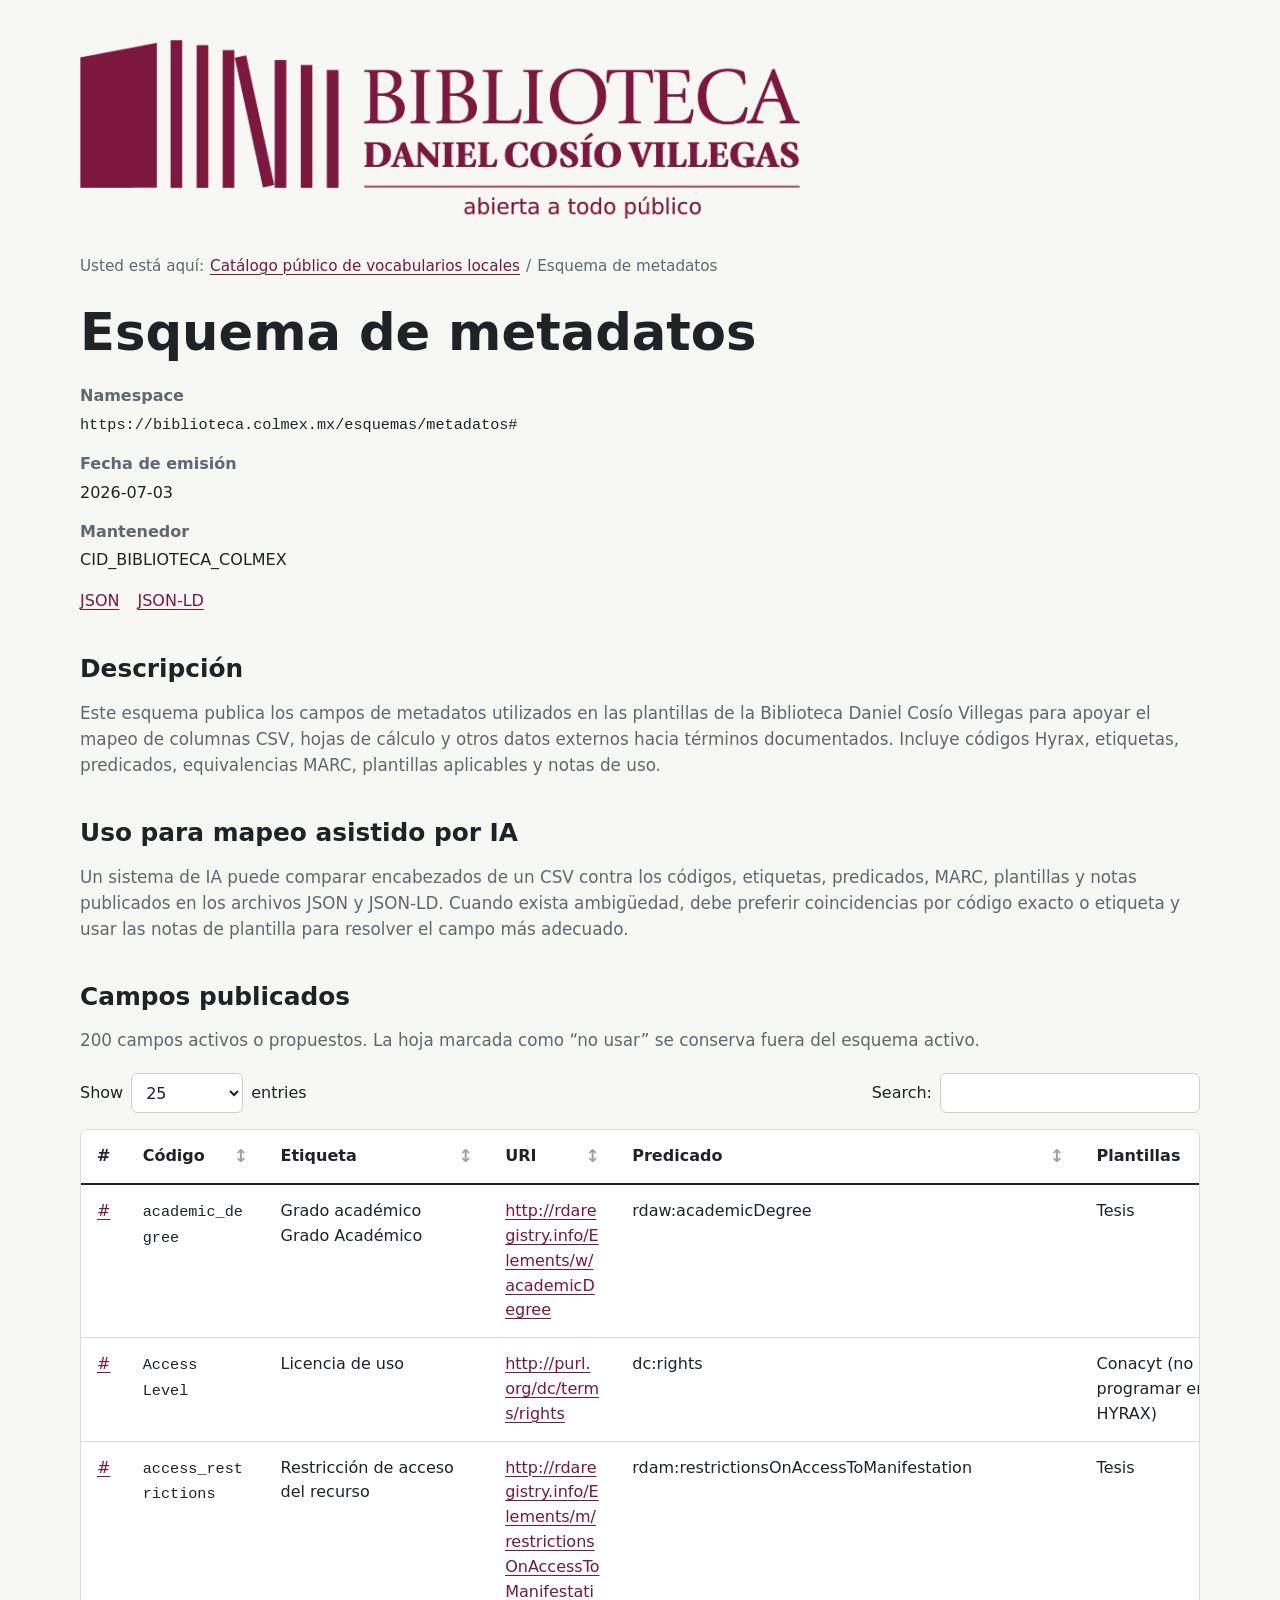
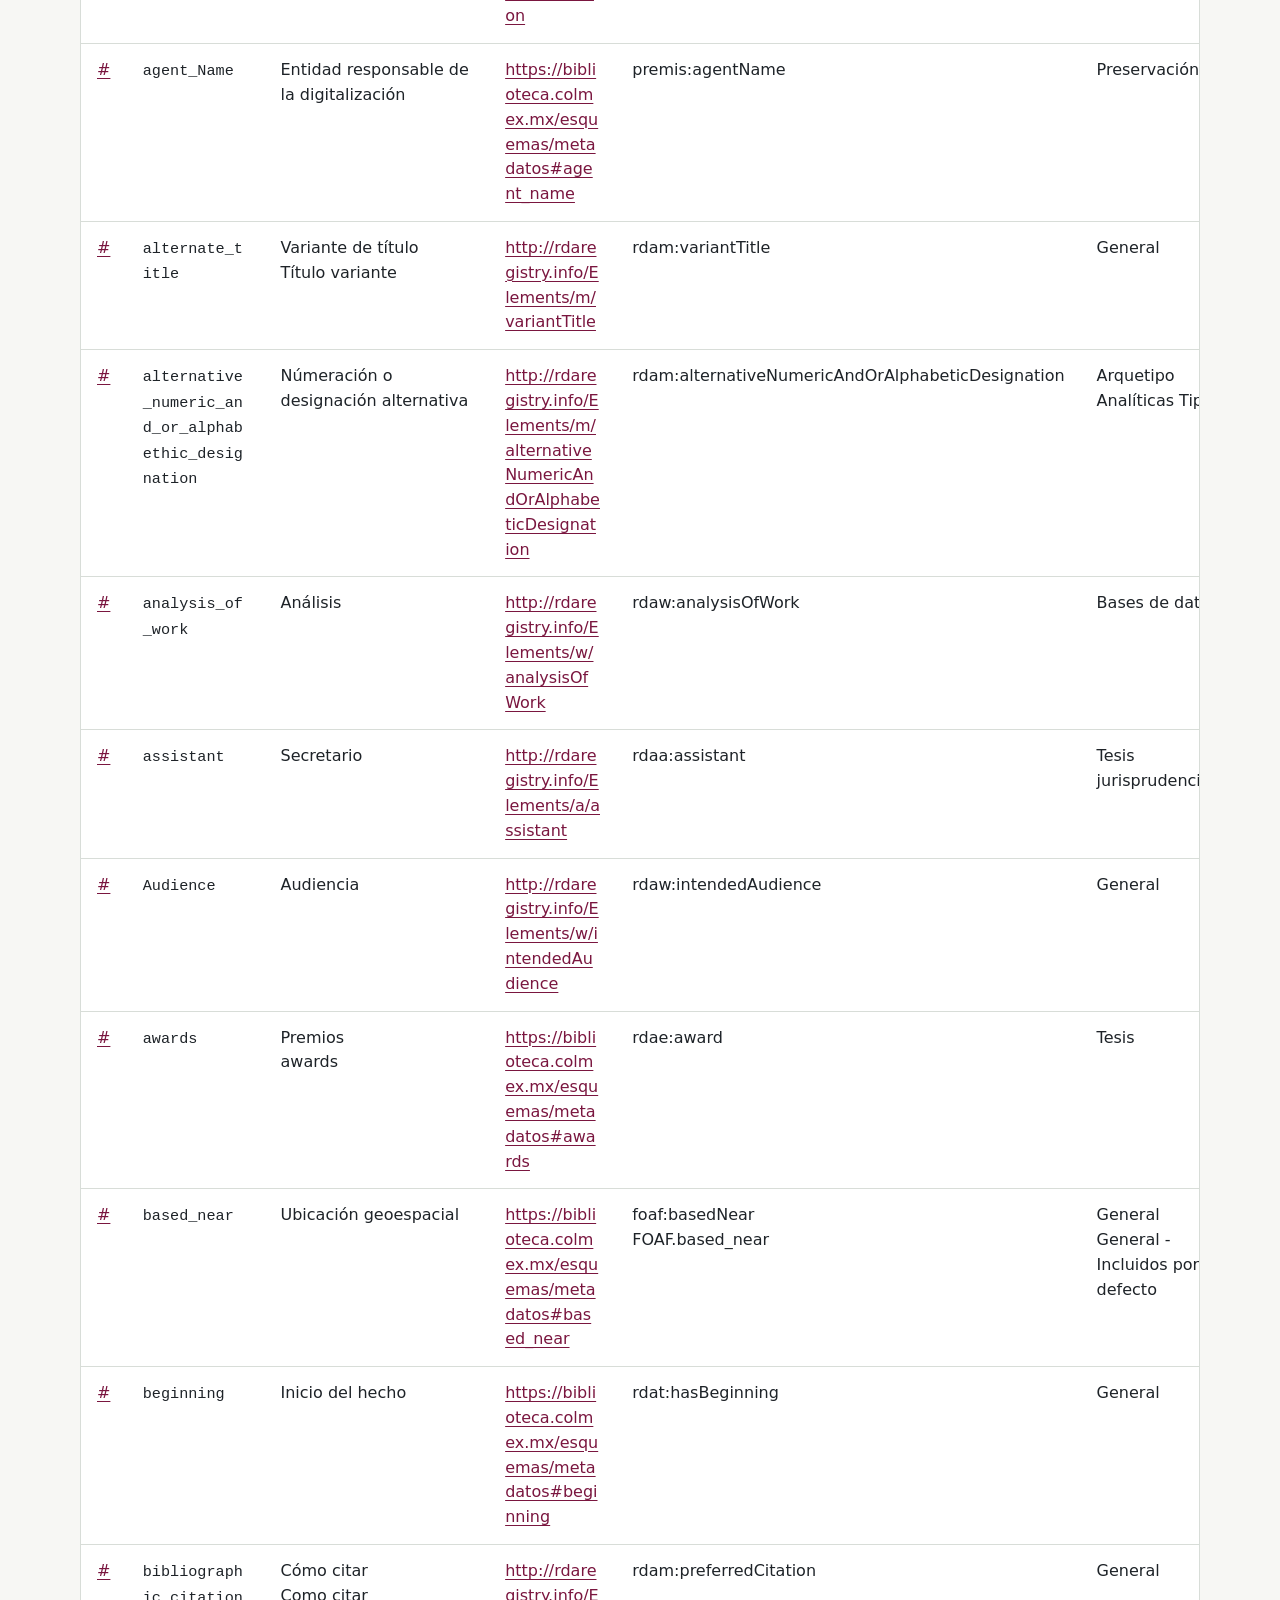
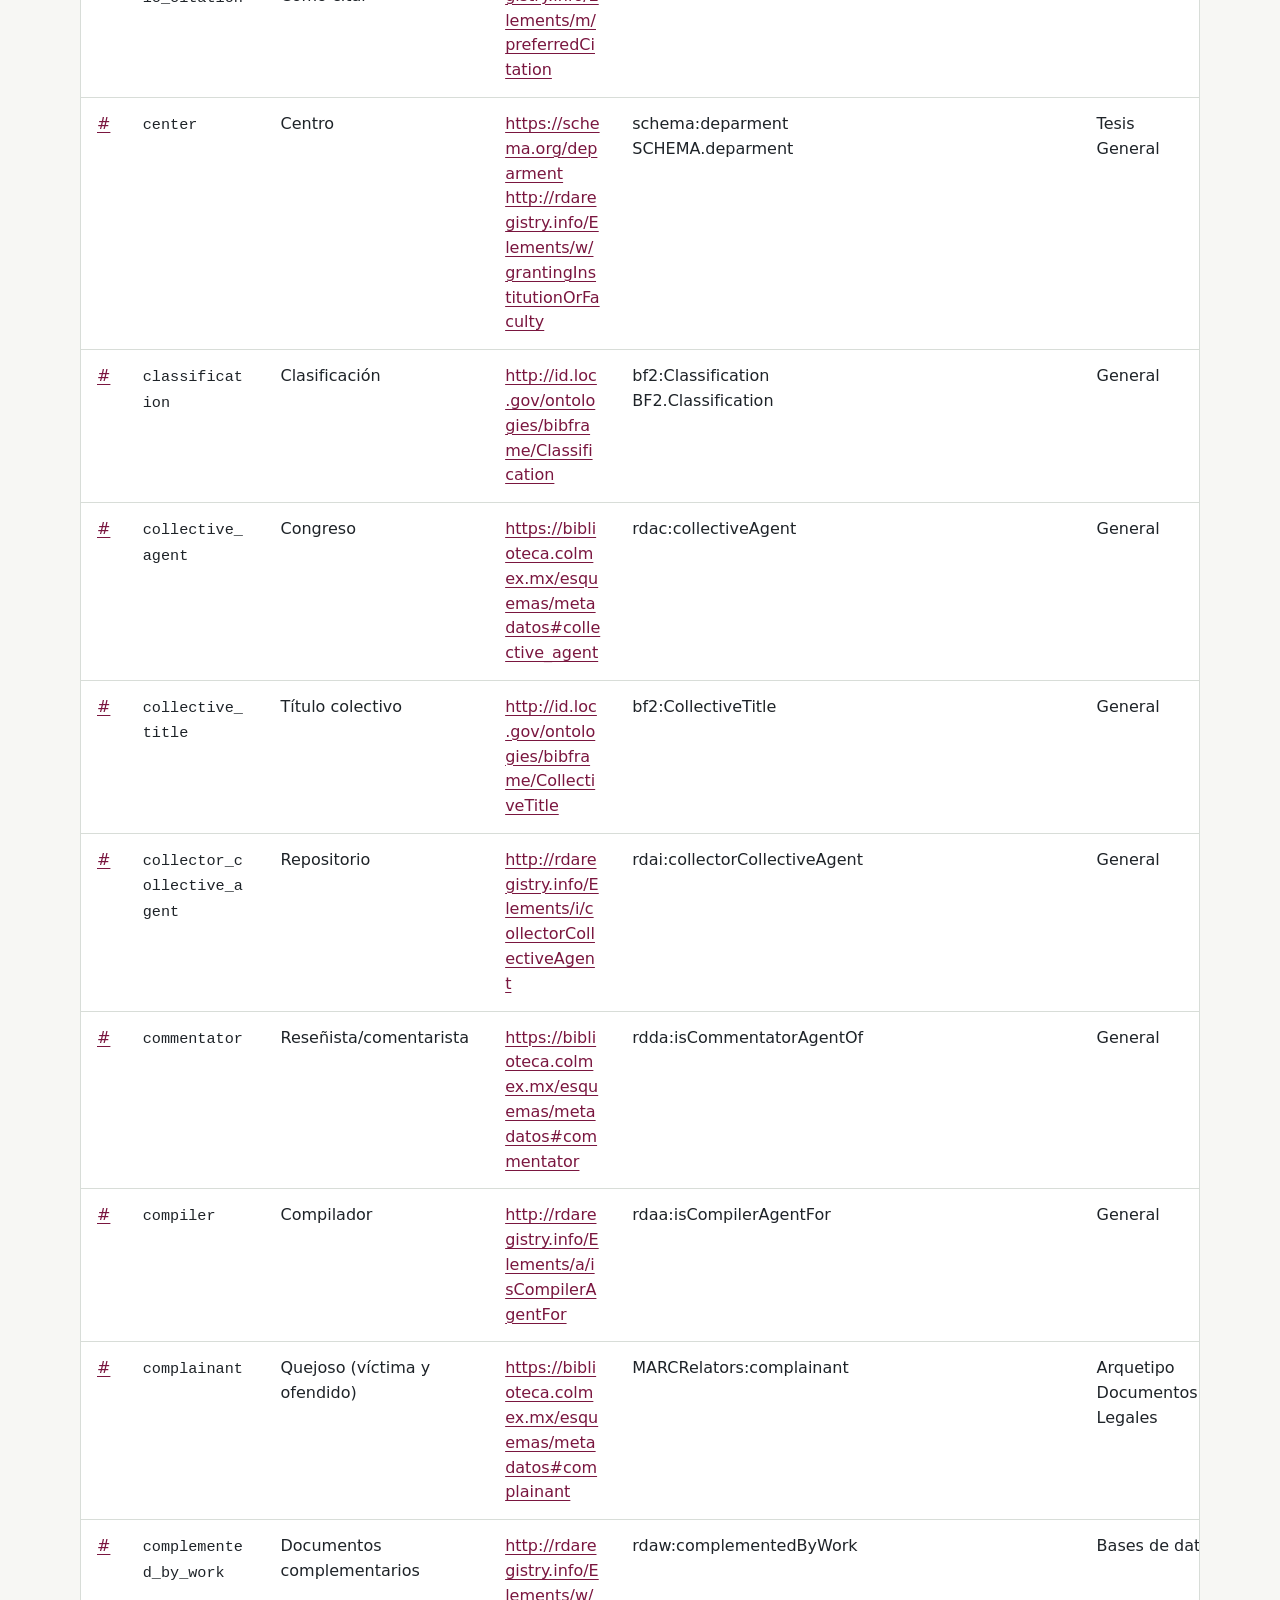
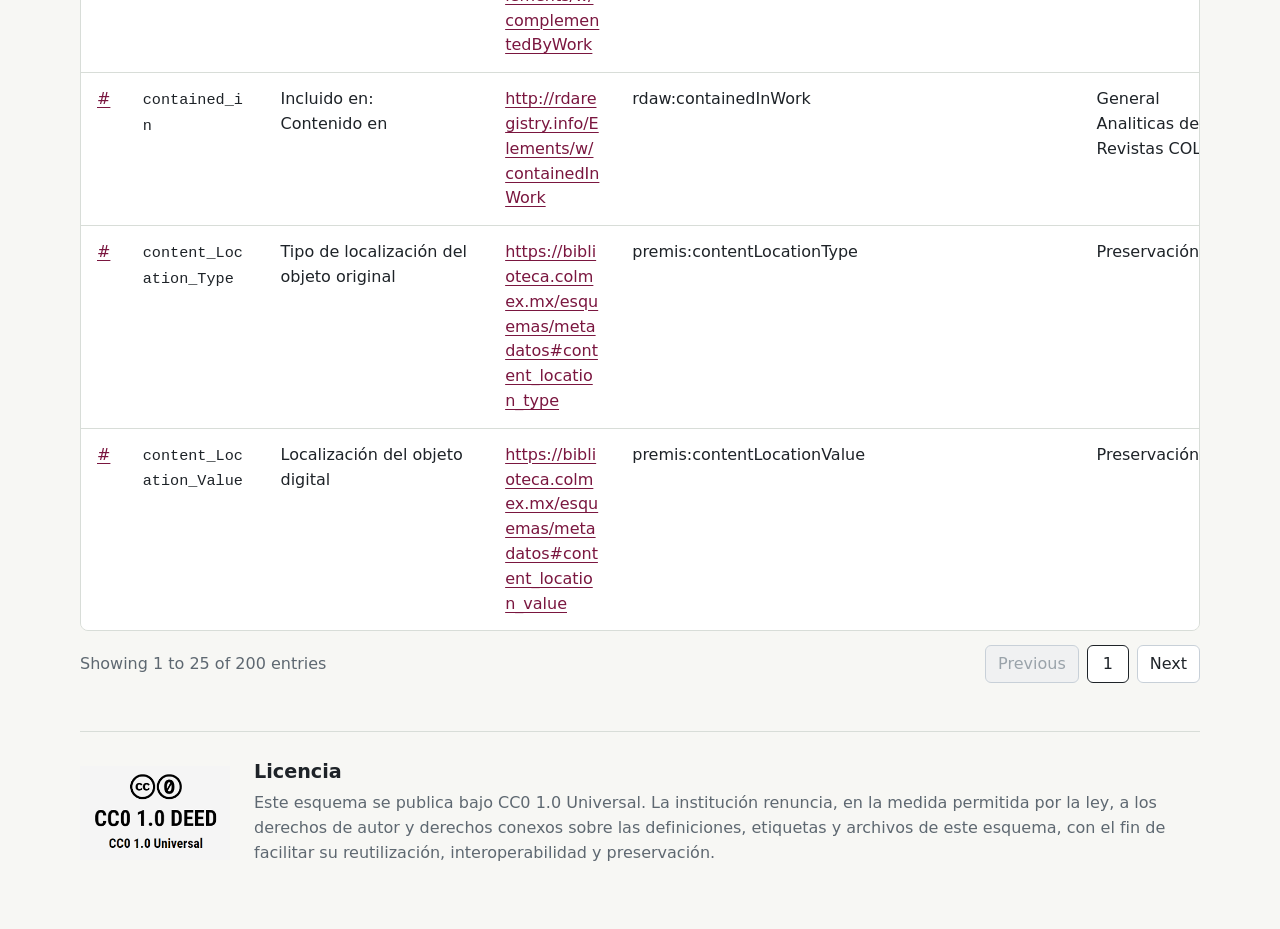
==== commit 6d9bf95e: "Match metadata table mockup layout" ====
--- a/esquemas/metadatos/index.html
+++ b/esquemas/metadatos/index.html
@@ -57,7 +57,7 @@
         <p class="section-copy">200 campos activos o propuestos. La hoja marcada como “no usar” se conserva fuera del esquema activo.</p>
         <div class="table-controls" data-schema-controls>
           <label>
-            Mostrar
+            Show
             <select data-page-size>
               <option value="10">10</option>
               <option value="25" selected>25</option>
@@ -65,10 +65,10 @@
               <option value="100">100</option>
               <option value="all">Todos</option>
             </select>
-            entradas
+            entries
           </label>
           <label>
-            Buscar
+            Search:
             <input type="search" data-table-search>
           </label>
         </div>
@@ -1691,9 +1691,9 @@
         <div class="table-footer" data-schema-footer>
           <p data-table-summary></p>
           <nav class="pagination" aria-label="Paginación de campos">
-            <button type="button" data-page-prev>Anterior</button>
+            <button type="button" data-page-prev>Previous</button>
             <span data-page-current>1</span>
-            <button type="button" data-page-next>Siguiente</button>
+            <button type="button" data-page-next>Next</button>
           </nav>
         </div>
       </section>
--- a/assets/vocabularios.css
+++ b/assets/vocabularios.css
@@ -202,19 +202,19 @@
 }
 
 .table-controls {
-  display: grid;
-  grid-template-columns: max-content minmax(220px, 280px);
-  gap: 16px;
+  display: flex;
   align-items: end;
+  justify-content: space-between;
+  gap: 20px;
   margin: 20px 0 16px;
-  justify-content: space-between;
 }
 
 .table-controls label {
-  display: grid;
-  gap: 6px;
+  display: flex;
+  align-items: center;
+  gap: 8px;
   color: var(--text);
-  font-weight: 600;
+  font-weight: 400;
 }
 
 .table-controls label:first-child {
@@ -239,11 +239,19 @@
 }
 
 .table-controls input {
+  width: 260px;
   padding: 0 10px;
 }
 
 .schema-table {
   min-width: 1180px;
+}
+
+.schema-table thead th {
+  border-bottom: 2px solid #1e2328 !important;
+  background: var(--surface);
+  color: var(--text);
+  font-size: 1rem;
 }
 
 .schema-table th:first-child,
@@ -280,7 +288,7 @@
   width: 100%;
   align-items: center;
   justify-content: space-between;
-  gap: 12px;
+  gap: 24px;
   padding: 0;
   border: 0;
   background: transparent;
@@ -293,7 +301,9 @@
 
 .sort-button span {
   color: #9aa3aa;
-  font-size: 1rem;
+  flex: 0 0 auto;
+  font-size: 1.1rem;
+  line-height: 1;
 }
 
 .sort-button:hover span,
@@ -390,11 +400,16 @@
   }
 
   .table-controls {
-    grid-template-columns: 1fr;
+    align-items: stretch;
+    flex-direction: column;
   }
 
   .table-controls label:first-child {
     justify-content: start;
+  }
+
+  .table-controls input {
+    width: 100%;
   }
 
   .table-footer {
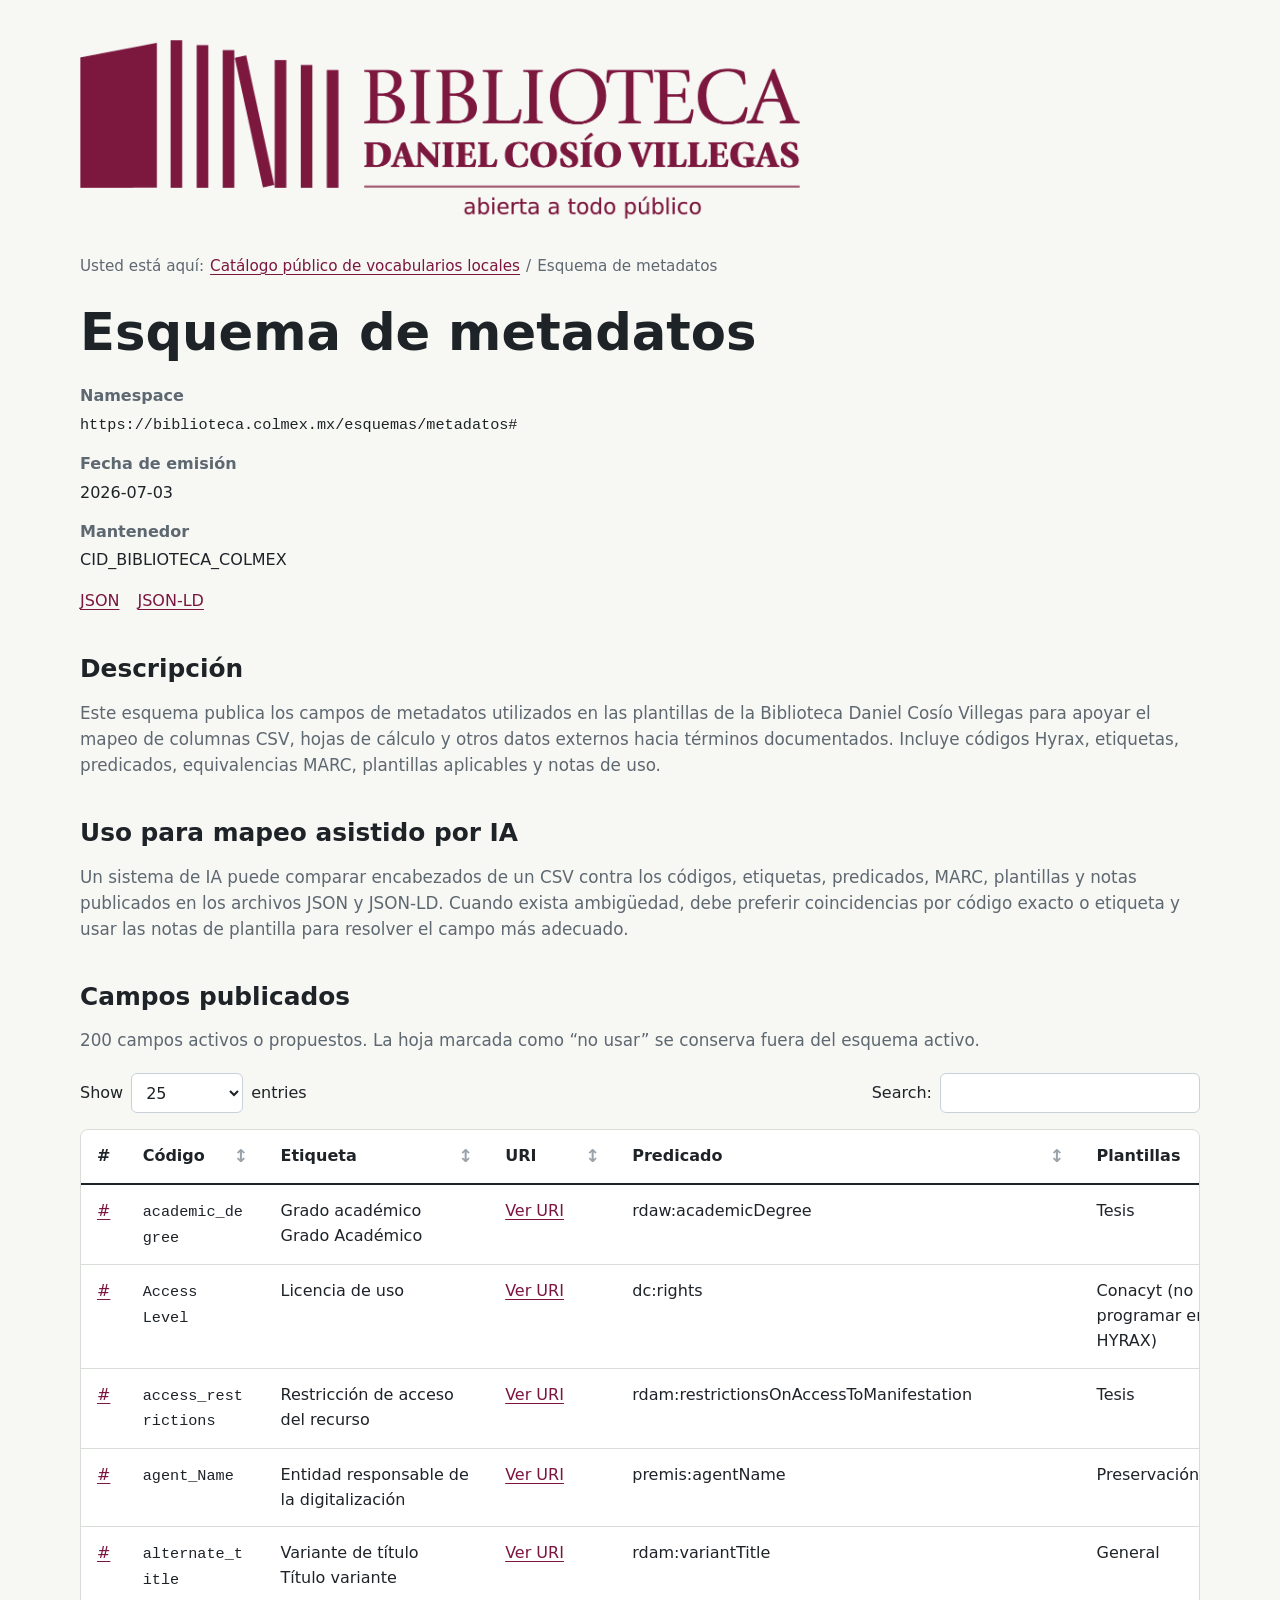
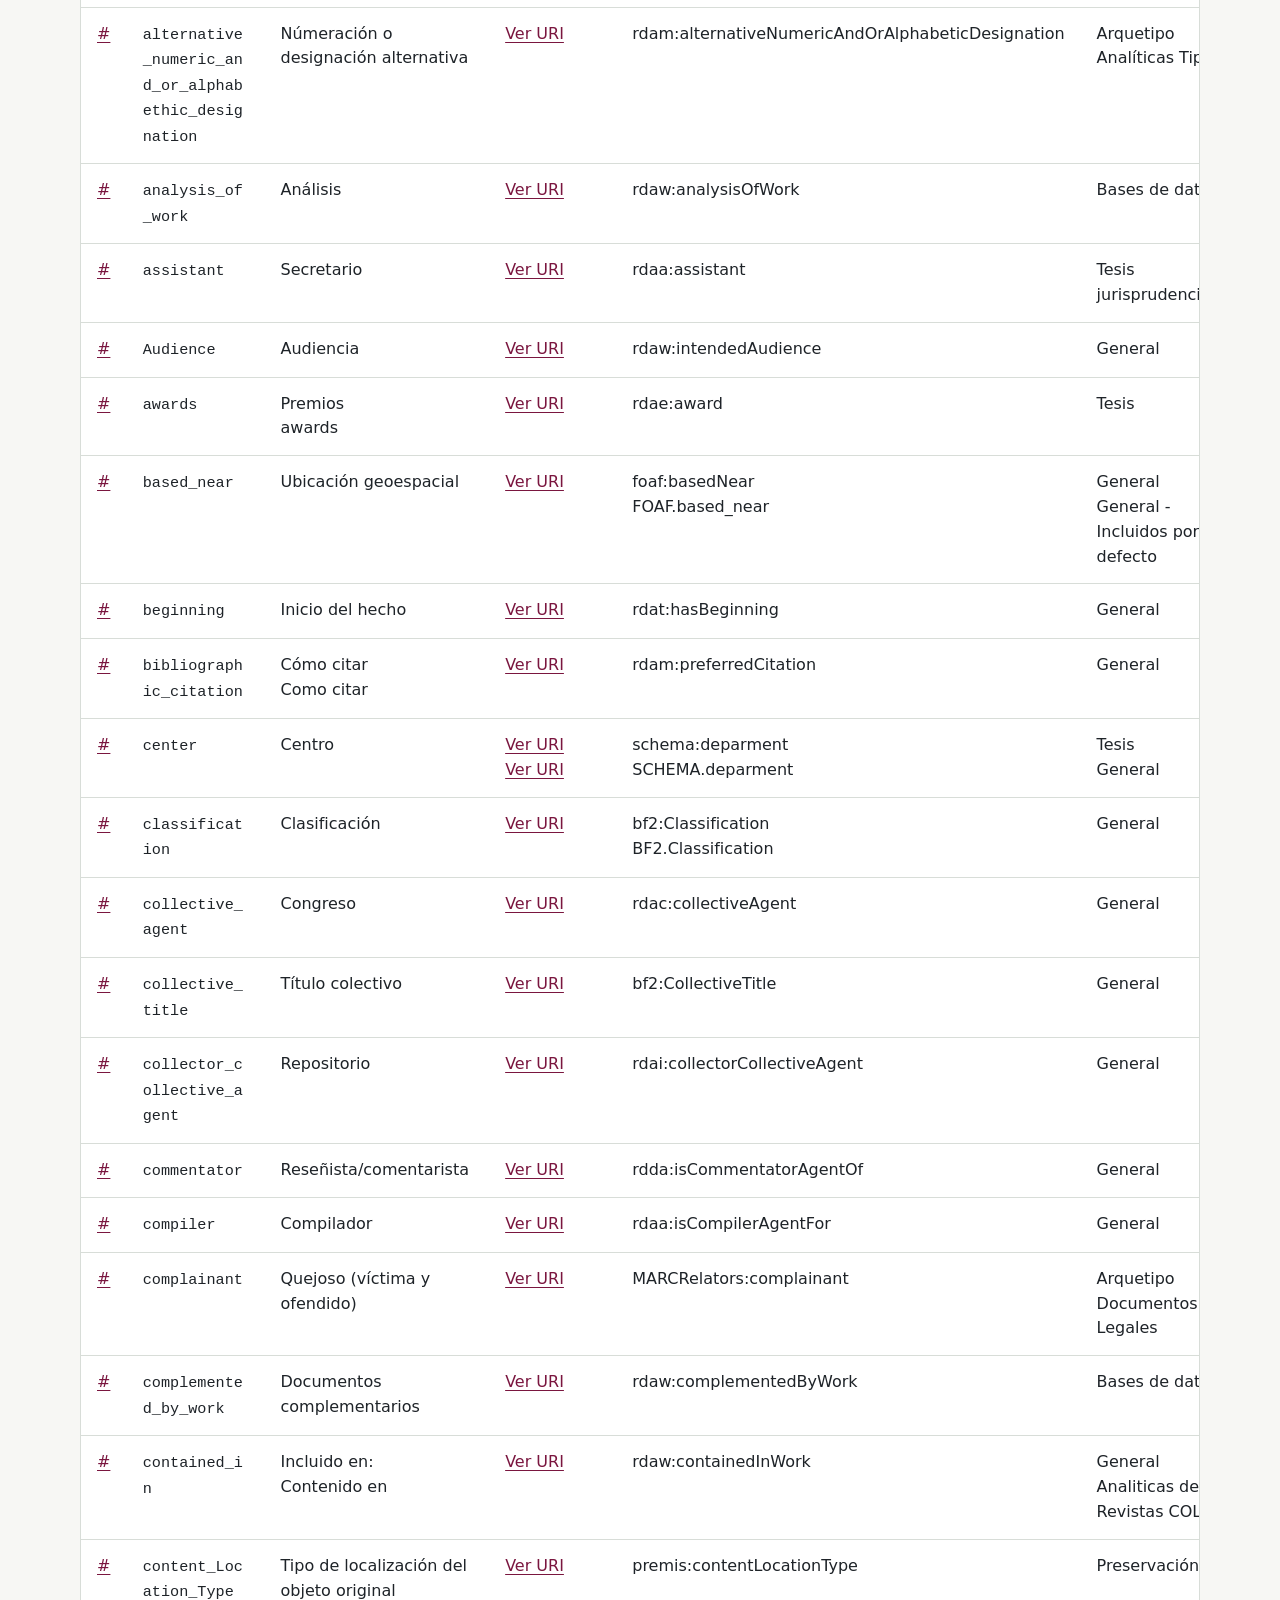
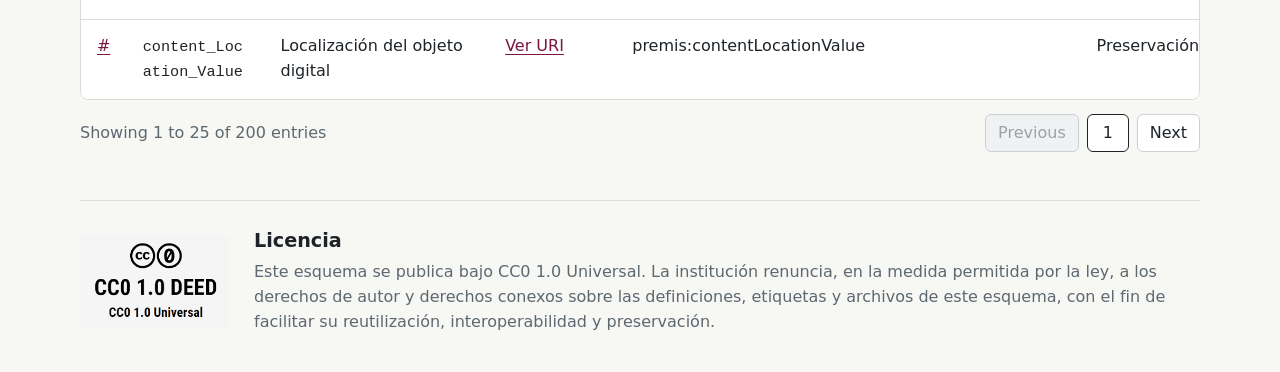
==== commit bc944970: "Use compact URI links in metadata table" ====
--- a/esquemas/metadatos/index.html
+++ b/esquemas/metadatos/index.html
@@ -89,7 +89,7 @@
                 <td><a href="#academic_degree">#</a></td>
                 <td><code>academic_degree</code></td>
                 <td>Grado académico<br>Grado Académico</td>
-                <td class="uri-cell"><a href="http://rdaregistry.info/Elements/w/academicDegree">http://rdaregistry.info/Elements/w/academicDegree</a></td>
+                <td class="uri-cell"><a href="http://rdaregistry.info/Elements/w/academicDegree" title="http://rdaregistry.info/Elements/w/academicDegree">Ver URI</a></td>
                 <td>rdaw:academicDegree</td>
                 <td>Tesis</td>
               </tr>
@@ -97,7 +97,7 @@
                 <td><a href="#access_level">#</a></td>
                 <td><code>Access Level</code></td>
                 <td>Licencia de uso</td>
-                <td class="uri-cell"><a href="http://purl.org/dc/terms/rights">http://purl.org/dc/terms/rights</a></td>
+                <td class="uri-cell"><a href="http://purl.org/dc/terms/rights" title="http://purl.org/dc/terms/rights">Ver URI</a></td>
                 <td>dc:rights</td>
                 <td>Conacyt (no programar en HYRAX)</td>
               </tr>
@@ -105,7 +105,7 @@
                 <td><a href="#access_restrictions">#</a></td>
                 <td><code>access_restrictions</code></td>
                 <td>Restricción de acceso del recurso</td>
-                <td class="uri-cell"><a href="http://rdaregistry.info/Elements/m/restrictionsOnAccessToManifestation">http://rdaregistry.info/Elements/m/restrictionsOnAccessToManifestation</a></td>
+                <td class="uri-cell"><a href="http://rdaregistry.info/Elements/m/restrictionsOnAccessToManifestation" title="http://rdaregistry.info/Elements/m/restrictionsOnAccessToManifestation">Ver URI</a></td>
                 <td>rdam:restrictionsOnAccessToManifestation</td>
                 <td>Tesis</td>
               </tr>
@@ -113,7 +113,7 @@
                 <td><a href="#agent_name">#</a></td>
                 <td><code>agent_Name</code></td>
                 <td>Entidad responsable de la digitalización</td>
-                <td class="uri-cell"><a href="https://biblioteca.colmex.mx/esquemas/metadatos#agent_name">https://biblioteca.colmex.mx/esquemas/metadatos#agent_name</a></td>
+                <td class="uri-cell"><a href="https://biblioteca.colmex.mx/esquemas/metadatos#agent_name" title="https://biblioteca.colmex.mx/esquemas/metadatos#agent_name">Ver URI</a></td>
                 <td>premis:agentName</td>
                 <td>Preservación</td>
               </tr>
@@ -121,7 +121,7 @@
                 <td><a href="#alternate_title">#</a></td>
                 <td><code>alternate_title</code></td>
                 <td>Variante de título<br>Título variante</td>
-                <td class="uri-cell"><a href="http://rdaregistry.info/Elements/m/variantTitle">http://rdaregistry.info/Elements/m/variantTitle</a></td>
+                <td class="uri-cell"><a href="http://rdaregistry.info/Elements/m/variantTitle" title="http://rdaregistry.info/Elements/m/variantTitle">Ver URI</a></td>
                 <td>rdam:variantTitle</td>
                 <td>General</td>
               </tr>
@@ -129,7 +129,7 @@
                 <td><a href="#alternative_numeric_and_or_alphabethic_designation">#</a></td>
                 <td><code>alternative_numeric_and_or_alphabethic_designation</code></td>
                 <td>Númeración o designación alternativa</td>
-                <td class="uri-cell"><a href="http://rdaregistry.info/Elements/m/alternativeNumericAndOrAlphabeticDesignation">http://rdaregistry.info/Elements/m/alternativeNumericAndOrAlphabeticDesignation</a></td>
+                <td class="uri-cell"><a href="http://rdaregistry.info/Elements/m/alternativeNumericAndOrAlphabeticDesignation" title="http://rdaregistry.info/Elements/m/alternativeNumericAndOrAlphabeticDesignation">Ver URI</a></td>
                 <td>rdam:alternativeNumericAndOrAlphabeticDesignation</td>
                 <td>Arquetipo Analíticas Tipo 1</td>
               </tr>
@@ -137,7 +137,7 @@
                 <td><a href="#analysis_of_work">#</a></td>
                 <td><code>analysis_of_work</code></td>
                 <td>Análisis</td>
-                <td class="uri-cell"><a href="http://rdaregistry.info/Elements/w/analysisOfWork">http://rdaregistry.info/Elements/w/analysisOfWork</a></td>
+                <td class="uri-cell"><a href="http://rdaregistry.info/Elements/w/analysisOfWork" title="http://rdaregistry.info/Elements/w/analysisOfWork">Ver URI</a></td>
                 <td>rdaw:analysisOfWork</td>
                 <td>Bases de datos</td>
               </tr>
@@ -145,7 +145,7 @@
                 <td><a href="#assistant">#</a></td>
                 <td><code>assistant</code></td>
                 <td>Secretario</td>
-                <td class="uri-cell"><a href="http://rdaregistry.info/Elements/a/assistant">http://rdaregistry.info/Elements/a/assistant</a></td>
+                <td class="uri-cell"><a href="http://rdaregistry.info/Elements/a/assistant" title="http://rdaregistry.info/Elements/a/assistant">Ver URI</a></td>
                 <td>rdaa:assistant</td>
                 <td>Tesis jurisprudenciales</td>
               </tr>
@@ -153,7 +153,7 @@
                 <td><a href="#audience">#</a></td>
                 <td><code>Audience</code></td>
                 <td>Audiencia</td>
-                <td class="uri-cell"><a href="http://rdaregistry.info/Elements/w/intendedAudience">http://rdaregistry.info/Elements/w/intendedAudience</a></td>
+                <td class="uri-cell"><a href="http://rdaregistry.info/Elements/w/intendedAudience" title="http://rdaregistry.info/Elements/w/intendedAudience">Ver URI</a></td>
                 <td>rdaw:intendedAudience</td>
                 <td>General</td>
               </tr>
@@ -161,7 +161,7 @@
                 <td><a href="#awards">#</a></td>
                 <td><code>awards</code></td>
                 <td>Premios<br>awards</td>
-                <td class="uri-cell"><a href="https://biblioteca.colmex.mx/esquemas/metadatos#awards">https://biblioteca.colmex.mx/esquemas/metadatos#awards</a></td>
+                <td class="uri-cell"><a href="https://biblioteca.colmex.mx/esquemas/metadatos#awards" title="https://biblioteca.colmex.mx/esquemas/metadatos#awards">Ver URI</a></td>
                 <td>rdae:award</td>
                 <td>Tesis</td>
               </tr>
@@ -169,7 +169,7 @@
                 <td><a href="#based_near">#</a></td>
                 <td><code>based_near</code></td>
                 <td>Ubicación geoespacial</td>
-                <td class="uri-cell"><a href="https://biblioteca.colmex.mx/esquemas/metadatos#based_near">https://biblioteca.colmex.mx/esquemas/metadatos#based_near</a></td>
+                <td class="uri-cell"><a href="https://biblioteca.colmex.mx/esquemas/metadatos#based_near" title="https://biblioteca.colmex.mx/esquemas/metadatos#based_near">Ver URI</a></td>
                 <td>foaf:basedNear<br>FOAF.based_near</td>
                 <td>General<br>General - Incluidos por defecto</td>
               </tr>
@@ -177,7 +177,7 @@
                 <td><a href="#beginning">#</a></td>
                 <td><code>beginning</code></td>
                 <td>Inicio del hecho</td>
-                <td class="uri-cell"><a href="https://biblioteca.colmex.mx/esquemas/metadatos#beginning">https://biblioteca.colmex.mx/esquemas/metadatos#beginning</a></td>
+                <td class="uri-cell"><a href="https://biblioteca.colmex.mx/esquemas/metadatos#beginning" title="https://biblioteca.colmex.mx/esquemas/metadatos#beginning">Ver URI</a></td>
                 <td>rdat:hasBeginning</td>
                 <td>General</td>
               </tr>
@@ -185,7 +185,7 @@
                 <td><a href="#bibliographic_citation">#</a></td>
                 <td><code>bibliographic_citation</code></td>
                 <td>Cómo citar<br>Como citar</td>
-                <td class="uri-cell"><a href="http://rdaregistry.info/Elements/m/preferredCitation">http://rdaregistry.info/Elements/m/preferredCitation</a></td>
+                <td class="uri-cell"><a href="http://rdaregistry.info/Elements/m/preferredCitation" title="http://rdaregistry.info/Elements/m/preferredCitation">Ver URI</a></td>
                 <td>rdam:preferredCitation</td>
                 <td>General</td>
               </tr>
@@ -193,7 +193,7 @@
                 <td><a href="#center">#</a></td>
                 <td><code>center</code></td>
                 <td>Centro</td>
-                <td class="uri-cell"><a href="https://schema.org/deparment">https://schema.org/deparment</a><br><a href="http://rdaregistry.info/Elements/w/grantingInstitutionOrFaculty">http://rdaregistry.info/Elements/w/grantingInstitutionOrFaculty</a></td>
+                <td class="uri-cell"><a href="https://schema.org/deparment" title="https://schema.org/deparment">Ver URI</a><br><a href="http://rdaregistry.info/Elements/w/grantingInstitutionOrFaculty" title="http://rdaregistry.info/Elements/w/grantingInstitutionOrFaculty">Ver URI</a></td>
                 <td>schema:deparment<br>SCHEMA.deparment</td>
                 <td>Tesis<br>General</td>
               </tr>
@@ -201,7 +201,7 @@
                 <td><a href="#classification">#</a></td>
                 <td><code>classification</code></td>
                 <td>Clasificación</td>
-                <td class="uri-cell"><a href="http://id.loc.gov/ontologies/bibframe/Classification">http://id.loc.gov/ontologies/bibframe/Classification</a></td>
+                <td class="uri-cell"><a href="http://id.loc.gov/ontologies/bibframe/Classification" title="http://id.loc.gov/ontologies/bibframe/Classification">Ver URI</a></td>
                 <td>bf2:Classification<br>BF2.Classification</td>
                 <td>General</td>
               </tr>
@@ -209,7 +209,7 @@
                 <td><a href="#collective_agent">#</a></td>
                 <td><code>collective_agent</code></td>
                 <td>Congreso</td>
-                <td class="uri-cell"><a href="https://biblioteca.colmex.mx/esquemas/metadatos#collective_agent">https://biblioteca.colmex.mx/esquemas/metadatos#collective_agent</a></td>
+                <td class="uri-cell"><a href="https://biblioteca.colmex.mx/esquemas/metadatos#collective_agent" title="https://biblioteca.colmex.mx/esquemas/metadatos#collective_agent">Ver URI</a></td>
                 <td>rdac:collectiveAgent</td>
                 <td>General</td>
               </tr>
@@ -217,7 +217,7 @@
                 <td><a href="#collective_title">#</a></td>
                 <td><code>collective_title</code></td>
                 <td>Título colectivo</td>
-                <td class="uri-cell"><a href="http://id.loc.gov/ontologies/bibframe/CollectiveTitle">http://id.loc.gov/ontologies/bibframe/CollectiveTitle</a></td>
+                <td class="uri-cell"><a href="http://id.loc.gov/ontologies/bibframe/CollectiveTitle" title="http://id.loc.gov/ontologies/bibframe/CollectiveTitle">Ver URI</a></td>
                 <td>bf2:CollectiveTitle</td>
                 <td>General</td>
               </tr>
@@ -225,7 +225,7 @@
                 <td><a href="#collector_collective_agent">#</a></td>
                 <td><code>collector_collective_agent</code></td>
                 <td>Repositorio</td>
-                <td class="uri-cell"><a href="http://rdaregistry.info/Elements/i/collectorCollectiveAgent">http://rdaregistry.info/Elements/i/collectorCollectiveAgent</a></td>
+                <td class="uri-cell"><a href="http://rdaregistry.info/Elements/i/collectorCollectiveAgent" title="http://rdaregistry.info/Elements/i/collectorCollectiveAgent">Ver URI</a></td>
                 <td>rdai:collectorCollectiveAgent</td>
                 <td>General</td>
               </tr>
@@ -233,7 +233,7 @@
                 <td><a href="#commentator">#</a></td>
                 <td><code>commentator</code></td>
                 <td>Reseñista/comentarista</td>
-                <td class="uri-cell"><a href="https://biblioteca.colmex.mx/esquemas/metadatos#commentator">https://biblioteca.colmex.mx/esquemas/metadatos#commentator</a></td>
+                <td class="uri-cell"><a href="https://biblioteca.colmex.mx/esquemas/metadatos#commentator" title="https://biblioteca.colmex.mx/esquemas/metadatos#commentator">Ver URI</a></td>
                 <td>rdda:isCommentatorAgentOf</td>
                 <td>General</td>
               </tr>
@@ -241,7 +241,7 @@
                 <td><a href="#compiler">#</a></td>
                 <td><code>compiler</code></td>
                 <td>Compilador</td>
-                <td class="uri-cell"><a href="http://rdaregistry.info/Elements/a/isCompilerAgentFor">http://rdaregistry.info/Elements/a/isCompilerAgentFor</a></td>
+                <td class="uri-cell"><a href="http://rdaregistry.info/Elements/a/isCompilerAgentFor" title="http://rdaregistry.info/Elements/a/isCompilerAgentFor">Ver URI</a></td>
                 <td>rdaa:isCompilerAgentFor</td>
                 <td>General</td>
               </tr>
@@ -249,7 +249,7 @@
                 <td><a href="#complainant">#</a></td>
                 <td><code>complainant</code></td>
                 <td>Quejoso (víctima y ofendido)</td>
-                <td class="uri-cell"><a href="https://biblioteca.colmex.mx/esquemas/metadatos#complainant">https://biblioteca.colmex.mx/esquemas/metadatos#complainant</a></td>
+                <td class="uri-cell"><a href="https://biblioteca.colmex.mx/esquemas/metadatos#complainant" title="https://biblioteca.colmex.mx/esquemas/metadatos#complainant">Ver URI</a></td>
                 <td>MARCRelators:complainant</td>
                 <td>Arquetipo Documentos Legales</td>
               </tr>
@@ -257,7 +257,7 @@
                 <td><a href="#complemented_by_work">#</a></td>
                 <td><code>complemented_by_work</code></td>
                 <td>Documentos complementarios</td>
-                <td class="uri-cell"><a href="http://rdaregistry.info/Elements/w/complementedByWork">http://rdaregistry.info/Elements/w/complementedByWork</a></td>
+                <td class="uri-cell"><a href="http://rdaregistry.info/Elements/w/complementedByWork" title="http://rdaregistry.info/Elements/w/complementedByWork">Ver URI</a></td>
                 <td>rdaw:complementedByWork</td>
                 <td>Bases de datos</td>
               </tr>
@@ -265,7 +265,7 @@
                 <td><a href="#contained_in">#</a></td>
                 <td><code>contained_in</code></td>
                 <td>Incluido en:<br>Contenido en</td>
-                <td class="uri-cell"><a href="http://rdaregistry.info/Elements/w/containedInWork">http://rdaregistry.info/Elements/w/containedInWork</a></td>
+                <td class="uri-cell"><a href="http://rdaregistry.info/Elements/w/containedInWork" title="http://rdaregistry.info/Elements/w/containedInWork">Ver URI</a></td>
                 <td>rdaw:containedInWork</td>
                 <td>General<br>Analiticas de Revistas COLMEX</td>
               </tr>
@@ -273,7 +273,7 @@
                 <td><a href="#content_location_type">#</a></td>
                 <td><code>content_Location_Type</code></td>
                 <td>Tipo de localización del objeto original</td>
-                <td class="uri-cell"><a href="https://biblioteca.colmex.mx/esquemas/metadatos#content_location_type">https://biblioteca.colmex.mx/esquemas/metadatos#content_location_type</a></td>
+                <td class="uri-cell"><a href="https://biblioteca.colmex.mx/esquemas/metadatos#content_location_type" title="https://biblioteca.colmex.mx/esquemas/metadatos#content_location_type">Ver URI</a></td>
                 <td>premis:contentLocationType</td>
                 <td>Preservación</td>
               </tr>
@@ -281,7 +281,7 @@
                 <td><a href="#content_location_value">#</a></td>
                 <td><code>content_Location_Value</code></td>
                 <td>Localización del objeto digital</td>
-                <td class="uri-cell"><a href="https://biblioteca.colmex.mx/esquemas/metadatos#content_location_value">https://biblioteca.colmex.mx/esquemas/metadatos#content_location_value</a></td>
+                <td class="uri-cell"><a href="https://biblioteca.colmex.mx/esquemas/metadatos#content_location_value" title="https://biblioteca.colmex.mx/esquemas/metadatos#content_location_value">Ver URI</a></td>
                 <td>premis:contentLocationValue</td>
                 <td>Preservación</td>
               </tr>
@@ -289,7 +289,7 @@
                 <td><a href="#contestee">#</a></td>
                 <td><code>contestee</code></td>
                 <td>Representante legal, defensor, etc.</td>
-                <td class="uri-cell"><a href="https://biblioteca.colmex.mx/esquemas/metadatos#contestee">https://biblioteca.colmex.mx/esquemas/metadatos#contestee</a></td>
+                <td class="uri-cell"><a href="https://biblioteca.colmex.mx/esquemas/metadatos#contestee" title="https://biblioteca.colmex.mx/esquemas/metadatos#contestee">Ver URI</a></td>
                 <td>MARCRelators:contestee</td>
                 <td>Arquetipo Documentos Legales</td>
               </tr>
@@ -297,7 +297,7 @@
                 <td><a href="#contributor">#</a></td>
                 <td><code>contributor</code></td>
                 <td>Colaborador</td>
-                <td class="uri-cell"><a href="https://biblioteca.colmex.mx/esquemas/metadatos#contributor">https://biblioteca.colmex.mx/esquemas/metadatos#contributor</a></td>
+                <td class="uri-cell"><a href="https://biblioteca.colmex.mx/esquemas/metadatos#contributor" title="https://biblioteca.colmex.mx/esquemas/metadatos#contributor">Ver URI</a></td>
                 <td>dc11:contributor<br>DC11.contributor</td>
                 <td>General<br>General - Incluidos por defecto</td>
               </tr>
@@ -305,7 +305,7 @@
                 <td><a href="#contributor_conacyt">#</a></td>
                 <td><code>contributor_conacyt</code></td>
                 <td>contributor_conacyt</td>
-                <td class="uri-cell"><a href="https://biblioteca.colmex.mx/esquemas/metadatos#contributor_conacyt">https://biblioteca.colmex.mx/esquemas/metadatos#contributor_conacyt</a></td>
+                <td class="uri-cell"><a href="https://biblioteca.colmex.mx/esquemas/metadatos#contributor_conacyt" title="https://biblioteca.colmex.mx/esquemas/metadatos#contributor_conacyt">Ver URI</a></td>
                 <td>mods:name<br>MODS.name</td>
                 <td>Conacyt</td>
               </tr>
@@ -313,7 +313,7 @@
                 <td><a href="#copyright">#</a></td>
                 <td><code>copyright</code></td>
                 <td>Copyright</td>
-                <td class="uri-cell"><a href="http://rdaregistry.info/Elements/m/hasCopyrightDate">http://rdaregistry.info/Elements/m/hasCopyrightDate</a></td>
+                <td class="uri-cell"><a href="http://rdaregistry.info/Elements/m/hasCopyrightDate" title="http://rdaregistry.info/Elements/m/hasCopyrightDate">Ver URI</a></td>
                 <td>rdam:hasCopyrightDate</td>
                 <td>Arquetipo Libros/Capitulos /Videos</td>
               </tr>
@@ -321,7 +321,7 @@
                 <td><a href="#corporate_body">#</a></td>
                 <td><code>corporate_body</code></td>
                 <td>Autor corporativo</td>
-                <td class="uri-cell"><a href="https://biblioteca.colmex.mx/esquemas/metadatos#corporate_body">https://biblioteca.colmex.mx/esquemas/metadatos#corporate_body</a></td>
+                <td class="uri-cell"><a href="https://biblioteca.colmex.mx/esquemas/metadatos#corporate_body" title="https://biblioteca.colmex.mx/esquemas/metadatos#corporate_body">Ver URI</a></td>
                 <td>rdac:corporateBody</td>
                 <td>General</td>
               </tr>
@@ -329,7 +329,7 @@
                 <td><a href="#creator">#</a></td>
                 <td><code>creator</code></td>
                 <td>Autor</td>
-                <td class="uri-cell"><a href="http://rdaregistry.info/Elements/a/authorOf">http://rdaregistry.info/Elements/a/authorOf</a></td>
+                <td class="uri-cell"><a href="http://rdaregistry.info/Elements/a/authorOf" title="http://rdaregistry.info/Elements/a/authorOf">Ver URI</a></td>
                 <td>rdaa:authorOf</td>
                 <td>General</td>
               </tr>
@@ -337,7 +337,7 @@
                 <td><a href="#creator_conacyt">#</a></td>
                 <td><code>creator_conacyt</code></td>
                 <td>creator_conacyt</td>
-                <td class="uri-cell"><a href="https://biblioteca.colmex.mx/esquemas/metadatos#creator_conacyt">https://biblioteca.colmex.mx/esquemas/metadatos#creator_conacyt</a></td>
+                <td class="uri-cell"><a href="https://biblioteca.colmex.mx/esquemas/metadatos#creator_conacyt" title="https://biblioteca.colmex.mx/esquemas/metadatos#creator_conacyt">Ver URI</a></td>
                 <td>mods:namePrincipal<br>MODS.namePrincipal</td>
                 <td>Conacyt</td>
               </tr>
@@ -345,7 +345,7 @@
                 <td><a href="#curator_collective_agent_of">#</a></td>
                 <td><code>curator_collective_agent_of</code></td>
                 <td>Organismo que selecciona el recurso</td>
-                <td class="uri-cell"><a href="http://rdaregistry.info/Elements/a/isCuratorCollectiveAgentOf">http://rdaregistry.info/Elements/a/isCuratorCollectiveAgentOf</a></td>
+                <td class="uri-cell"><a href="http://rdaregistry.info/Elements/a/isCuratorCollectiveAgentOf" title="http://rdaregistry.info/Elements/a/isCuratorCollectiveAgentOf">Ver URI</a></td>
                 <td>rdaa:isCuratorCollectiveAgentOf</td>
                 <td>General</td>
               </tr>
@@ -353,7 +353,7 @@
                 <td><a href="#custodian_agent_of">#</a></td>
                 <td><code>custodian_agent_of</code></td>
                 <td>Organismo custodio</td>
-                <td class="uri-cell"><a href="http://rdaregistry.info/Elements/a/isCustodianAgentOf">http://rdaregistry.info/Elements/a/isCustodianAgentOf</a></td>
+                <td class="uri-cell"><a href="http://rdaregistry.info/Elements/a/isCustodianAgentOf" title="http://rdaregistry.info/Elements/a/isCustodianAgentOf">Ver URI</a></td>
                 <td>rdaa:isCustodianAgentOf</td>
                 <td>General</td>
               </tr>
@@ -361,7 +361,7 @@
                 <td><a href="#database">#</a></td>
                 <td><code>database</code></td>
                 <td>Base de datos</td>
-                <td class="uri-cell"><a href="http://rdaregistry.info/Elements/z/sourceConsulted.en">http://rdaregistry.info/Elements/z/sourceConsulted.en</a></td>
+                <td class="uri-cell"><a href="http://rdaregistry.info/Elements/z/sourceConsulted.en" title="http://rdaregistry.info/Elements/z/sourceConsulted.en">Ver URI</a></td>
                 <td>rdaz:sourceConsulted.en</td>
                 <td>Analiticas de Revistas COLMEX</td>
               </tr>
@@ -369,7 +369,7 @@
                 <td><a href="#date_created">#</a></td>
                 <td><code>date_created</code></td>
                 <td>Año<br>Fecha de producción/publicación</td>
-                <td class="uri-cell"><a href="http://rdaregistry.info/Elements/m/dateOfPublication">http://rdaregistry.info/Elements/m/dateOfPublication</a></td>
+                <td class="uri-cell"><a href="http://rdaregistry.info/Elements/m/dateOfPublication" title="http://rdaregistry.info/Elements/m/dateOfPublication">Ver URI</a></td>
                 <td>rdam:dateOfPublication</td>
                 <td>General</td>
               </tr>
@@ -377,7 +377,7 @@
                 <td><a href="#date_of_manifestation">#</a></td>
                 <td><code>date_of_manifestation</code></td>
                 <td>Fecha</td>
-                <td class="uri-cell"><a href="http://rdaregistry.info/Elements/m/dateOfManifestation">http://rdaregistry.info/Elements/m/dateOfManifestation</a></td>
+                <td class="uri-cell"><a href="http://rdaregistry.info/Elements/m/dateOfManifestation" title="http://rdaregistry.info/Elements/m/dateOfManifestation">Ver URI</a></td>
                 <td>rdam:dateOfManifestation</td>
                 <td>General</td>
               </tr>
@@ -385,7 +385,7 @@
                 <td><a href="#date_of_presentation_of_the_thesis">#</a></td>
                 <td><code>date_of_presentation_of_the_thesis</code></td>
                 <td>Fecha de presentación de la tesis</td>
-                <td class="uri-cell"><a href="http://rdaregistry.info/Elements/w/yearDegreeGranted">http://rdaregistry.info/Elements/w/yearDegreeGranted</a></td>
+                <td class="uri-cell"><a href="http://rdaregistry.info/Elements/w/yearDegreeGranted" title="http://rdaregistry.info/Elements/w/yearDegreeGranted">Ver URI</a></td>
                 <td>rdaw:yearDegreeGranted</td>
                 <td>Tesis</td>
               </tr>
@@ -393,7 +393,7 @@
                 <td><a href="#degree_program">#</a></td>
                 <td><code>degree_program</code></td>
                 <td>Programa de estudios</td>
-                <td class="uri-cell"><a href="http://rdaregistry.info/Elements/w/grantingInstitutionOrFaculty">http://rdaregistry.info/Elements/w/grantingInstitutionOrFaculty</a></td>
+                <td class="uri-cell"><a href="http://rdaregistry.info/Elements/w/grantingInstitutionOrFaculty" title="http://rdaregistry.info/Elements/w/grantingInstitutionOrFaculty">Ver URI</a></td>
                 <td>rdaw:grantingInstitutionOrFaculty</td>
                 <td>Tesis</td>
               </tr>
@@ -401,7 +401,7 @@
                 <td><a href="#depositor_agent">#</a></td>
                 <td><code>depositor_agent</code></td>
                 <td>Persona depositante</td>
-                <td class="uri-cell"><a href="http://rdaregistry.info/Elements/i/depositoryAgent">http://rdaregistry.info/Elements/i/depositoryAgent</a></td>
+                <td class="uri-cell"><a href="http://rdaregistry.info/Elements/i/depositoryAgent" title="http://rdaregistry.info/Elements/i/depositoryAgent">Ver URI</a></td>
                 <td>rdai:depositoryAgent</td>
                 <td>General</td>
               </tr>
@@ -409,7 +409,7 @@
                 <td><a href="#depository_collective_agent">#</a></td>
                 <td><code>depository_collective_agent</code></td>
                 <td>Organismo depositante</td>
-                <td class="uri-cell"><a href="http://rdaregistry.info/Elements/i/depositoryCollectiveAgent">http://rdaregistry.info/Elements/i/depositoryCollectiveAgent</a></td>
+                <td class="uri-cell"><a href="http://rdaregistry.info/Elements/i/depositoryCollectiveAgent" title="http://rdaregistry.info/Elements/i/depositoryCollectiveAgent">Ver URI</a></td>
                 <td>rdai:depositoryCollectiveAgent</td>
                 <td>General</td>
               </tr>
@@ -417,7 +417,7 @@
                 <td><a href="#description">#</a></td>
                 <td><code>description</code></td>
                 <td>Resumen</td>
-                <td class="uri-cell"><a href="https://biblioteca.colmex.mx/esquemas/metadatos#description">https://biblioteca.colmex.mx/esquemas/metadatos#description</a></td>
+                <td class="uri-cell"><a href="https://biblioteca.colmex.mx/esquemas/metadatos#description" title="https://biblioteca.colmex.mx/esquemas/metadatos#description">Ver URI</a></td>
                 <td>rdae:summarizationOfTheContent<br>DC11.description</td>
                 <td>General<br>General - Incluidos por defecto</td>
               </tr>
@@ -425,7 +425,7 @@
                 <td><a href="#digital_file_characteristics">#</a></td>
                 <td><code>digital_file_characteristics</code></td>
                 <td>Características del archivo digital</td>
-                <td class="uri-cell"><a href="http://rdaregistry.info/Elements/m/digitalFileCharacteristic">http://rdaregistry.info/Elements/m/digitalFileCharacteristic</a></td>
+                <td class="uri-cell"><a href="http://rdaregistry.info/Elements/m/digitalFileCharacteristic" title="http://rdaregistry.info/Elements/m/digitalFileCharacteristic">Ver URI</a></td>
                 <td>rdam:digitalFileCharacteristic</td>
                 <td>General</td>
               </tr>
@@ -433,7 +433,7 @@
                 <td><a href="#digital_representation_of_cartographic_content">#</a></td>
                 <td><code>digital_representation_of_cartographic_content</code></td>
                 <td>Datos geoespaciales</td>
-                <td class="uri-cell"><a href="http://rdaregistry.info/Elements/m/digitalRepresentationOfCartographicContent">http://rdaregistry.info/Elements/m/digitalRepresentationOfCartographicContent</a></td>
+                <td class="uri-cell"><a href="http://rdaregistry.info/Elements/m/digitalRepresentationOfCartographicContent" title="http://rdaregistry.info/Elements/m/digitalRepresentationOfCartographicContent">Ver URI</a></td>
                 <td>rdam:digitalRepresentationOfCartographicContent</td>
                 <td>Mapas</td>
               </tr>
@@ -441,7 +441,7 @@
                 <td><a href="#digital_resource_generation_information">#</a></td>
                 <td><code>digital_resource_generation_information</code></td>
                 <td>Información sobre la fuente del archivo digital<br>detailsOfGenerationOfDigitalResource</td>
-                <td class="uri-cell"><a href="http://rdaregistry.info/Elements/m/detailsOfGenerationOfDigitalResource">http://rdaregistry.info/Elements/m/detailsOfGenerationOfDigitalResource</a></td>
+                <td class="uri-cell"><a href="http://rdaregistry.info/Elements/m/detailsOfGenerationOfDigitalResource" title="http://rdaregistry.info/Elements/m/detailsOfGenerationOfDigitalResource">Ver URI</a></td>
                 <td>rdam:detailsOfGenerationOfDigitalResource</td>
                 <td>General<br>Tesis</td>
               </tr>
@@ -449,7 +449,7 @@
                 <td><a href="#dimensions">#</a></td>
                 <td><code>dimensions</code></td>
                 <td>Dimensiones</td>
-                <td class="uri-cell"><a href="http://rdaregistry.info/Elements/m/dimensions">http://rdaregistry.info/Elements/m/dimensions</a></td>
+                <td class="uri-cell"><a href="http://rdaregistry.info/Elements/m/dimensions" title="http://rdaregistry.info/Elements/m/dimensions">Ver URI</a></td>
                 <td>rdam:dimensions</td>
                 <td>General<br>Tesis</td>
               </tr>
@@ -457,7 +457,7 @@
                 <td><a href="#dimensions_of_still_image">#</a></td>
                 <td><code>dimensions_of_still_image</code></td>
                 <td>Dimensiones de la fotografía</td>
-                <td class="uri-cell"><a href="http://rdaregistry.info/Elements/m/dimensionsOfStillImage">http://rdaregistry.info/Elements/m/dimensionsOfStillImage</a></td>
+                <td class="uri-cell"><a href="http://rdaregistry.info/Elements/m/dimensionsOfStillImage" title="http://rdaregistry.info/Elements/m/dimensionsOfStillImage">Ver URI</a></td>
                 <td>rdam:dimensionsOfStillImage</td>
                 <td>Fotografía</td>
               </tr>
@@ -465,7 +465,7 @@
                 <td><a href="#director">#</a></td>
                 <td><code>director</code></td>
                 <td>Director de tesis<br>Director de Tesis</td>
-                <td class="uri-cell"><a href="http://rdaregistry.info/Elements/a/degreeSupervisorOf">http://rdaregistry.info/Elements/a/degreeSupervisorOf</a></td>
+                <td class="uri-cell"><a href="http://rdaregistry.info/Elements/a/degreeSupervisorOf" title="http://rdaregistry.info/Elements/a/degreeSupervisorOf">Ver URI</a></td>
                 <td>rdaa:degreeSupervisorOf</td>
                 <td>Tesis</td>
               </tr>
@@ -473,7 +473,7 @@
                 <td><a href="#doi">#</a></td>
                 <td><code>doi</code></td>
                 <td>DOI</td>
-                <td class="uri-cell"><a href="http://id.loc.gov/ontologies/bibframe/DOI">http://id.loc.gov/ontologies/bibframe/DOI</a></td>
+                <td class="uri-cell"><a href="http://id.loc.gov/ontologies/bibframe/DOI" title="http://id.loc.gov/ontologies/bibframe/DOI">Ver URI</a></td>
                 <td>bf2:DOI<br>BF2.Doi</td>
                 <td>General<br>General - Incluidos por defecto</td>
               </tr>
@@ -481,7 +481,7 @@
                 <td><a href="#draftsman">#</a></td>
                 <td><code>draftsman</code></td>
                 <td>Dibujante</td>
-                <td class="uri-cell"><a href="https://biblioteca.colmex.mx/esquemas/metadatos#draftsman">https://biblioteca.colmex.mx/esquemas/metadatos#draftsman</a></td>
+                <td class="uri-cell"><a href="https://biblioteca.colmex.mx/esquemas/metadatos#draftsman" title="https://biblioteca.colmex.mx/esquemas/metadatos#draftsman">Ver URI</a></td>
                 <td>rdda:isDraftsmanAgenOf</td>
                 <td>General</td>
               </tr>
@@ -489,7 +489,7 @@
                 <td><a href="#edition">#</a></td>
                 <td><code>edition</code></td>
                 <td>Edición</td>
-                <td class="uri-cell"><a href="http://rdaregistry.info/Elements/m/designationOfEdition">http://rdaregistry.info/Elements/m/designationOfEdition</a></td>
+                <td class="uri-cell"><a href="http://rdaregistry.info/Elements/m/designationOfEdition" title="http://rdaregistry.info/Elements/m/designationOfEdition">Ver URI</a></td>
                 <td>rdam:designationOfEdition</td>
                 <td>General<br>Tesis</td>
               </tr>
@@ -497,7 +497,7 @@
                 <td><a href="#editor">#</a></td>
                 <td><code>editor</code></td>
                 <td>Editor</td>
-                <td class="uri-cell"><a href="http://rdaregistry.info/Elements/a/isEditorPersonOfTextOf">http://rdaregistry.info/Elements/a/isEditorPersonOfTextOf</a></td>
+                <td class="uri-cell"><a href="http://rdaregistry.info/Elements/a/isEditorPersonOfTextOf" title="http://rdaregistry.info/Elements/a/isEditorPersonOfTextOf">Ver URI</a></td>
                 <td>rdaa:isEditorPersonOfTextOf</td>
                 <td>General</td>
               </tr>
@@ -505,7 +505,7 @@
                 <td><a href="#enacting_juridiction_of">#</a></td>
                 <td><code>enacting_juridiction_of</code></td>
                 <td>Instancia promulgadora o emisora</td>
-                <td class="uri-cell"><a href="http://rdaregistry.info/Elements/a/enactingJuridictionOf">http://rdaregistry.info/Elements/a/enactingJuridictionOf</a></td>
+                <td class="uri-cell"><a href="http://rdaregistry.info/Elements/a/enactingJuridictionOf" title="http://rdaregistry.info/Elements/a/enactingJuridictionOf">Ver URI</a></td>
                 <td>rdaa:enactingJuridictionOf</td>
                 <td>Arquetipo Documentos Legales</td>
               </tr>
@@ -513,7 +513,7 @@
                 <td><a href="#encoding_format_details">#</a></td>
                 <td><code>encoding_format_details</code></td>
                 <td>detailsOfEncodingFormat</td>
-                <td class="uri-cell"><a href="http://rdaregistry.info/Elements/m/detailsOfEncodingFormat">http://rdaregistry.info/Elements/m/detailsOfEncodingFormat</a></td>
+                <td class="uri-cell"><a href="http://rdaregistry.info/Elements/m/detailsOfEncodingFormat" title="http://rdaregistry.info/Elements/m/detailsOfEncodingFormat">Ver URI</a></td>
                 <td>rdam:detailsOfEncodingFormat</td>
                 <td>Tesis</td>
               </tr>
@@ -521,7 +521,7 @@
                 <td><a href="#ending">#</a></td>
                 <td><code>ending</code></td>
                 <td>Fin del hecho</td>
-                <td class="uri-cell"><a href="https://biblioteca.colmex.mx/esquemas/metadatos#ending">https://biblioteca.colmex.mx/esquemas/metadatos#ending</a></td>
+                <td class="uri-cell"><a href="https://biblioteca.colmex.mx/esquemas/metadatos#ending" title="https://biblioteca.colmex.mx/esquemas/metadatos#ending">Ver URI</a></td>
                 <td>rdat:hasEnding</td>
                 <td>General</td>
               </tr>
@@ -529,7 +529,7 @@
                 <td><a href="#event_date_time">#</a></td>
                 <td><code>event_Date_Time</code></td>
                 <td>Fecha de la digitalización</td>
-                <td class="uri-cell"><a href="https://biblioteca.colmex.mx/esquemas/metadatos#event_date_time">https://biblioteca.colmex.mx/esquemas/metadatos#event_date_time</a></td>
+                <td class="uri-cell"><a href="https://biblioteca.colmex.mx/esquemas/metadatos#event_date_time" title="https://biblioteca.colmex.mx/esquemas/metadatos#event_date_time">Ver URI</a></td>
                 <td>premis:eventDateTime</td>
                 <td>Preservación</td>
               </tr>
@@ -537,7 +537,7 @@
                 <td><a href="#exemplar_of_manifestation">#</a></td>
                 <td><code>exemplar_of_manifestation</code></td>
                 <td>Ejemplares</td>
-                <td class="uri-cell"><a href="http://rdaregistry.info/Elements/m/exemplarOfManifestation">http://rdaregistry.info/Elements/m/exemplarOfManifestation</a></td>
+                <td class="uri-cell"><a href="http://rdaregistry.info/Elements/m/exemplarOfManifestation" title="http://rdaregistry.info/Elements/m/exemplarOfManifestation">Ver URI</a></td>
                 <td>rdam:exemplarOfManifestation</td>
                 <td>Tesis<br>QUITAR</td>
               </tr>
@@ -545,7 +545,7 @@
                 <td><a href="#extension">#</a></td>
                 <td><code>extension</code></td>
                 <td>Extensión</td>
-                <td class="uri-cell"><a href="http://rdaregistry.info/Elements/m/extent">http://rdaregistry.info/Elements/m/extent</a></td>
+                <td class="uri-cell"><a href="http://rdaregistry.info/Elements/m/extent" title="http://rdaregistry.info/Elements/m/extent">Ver URI</a></td>
                 <td>rdam:extent</td>
                 <td>General<br>Tesis<br>QUITAR</td>
               </tr>
@@ -553,7 +553,7 @@
                 <td><a href="#falta">#</a></td>
                 <td><code>FALTA</code></td>
                 <td>Origen<br>URL de la fuente original</td>
-                <td class="uri-cell"><a href="https://biblioteca.colmex.mx/esquemas/metadatos#falta">https://biblioteca.colmex.mx/esquemas/metadatos#falta</a></td>
+                <td class="uri-cell"><a href="https://biblioteca.colmex.mx/esquemas/metadatos#falta" title="https://biblioteca.colmex.mx/esquemas/metadatos#falta">Ver URI</a></td>
                 <td>FALTA</td>
                 <td>Preservación</td>
               </tr>
@@ -561,7 +561,7 @@
                 <td><a href="#file_details">#</a></td>
                 <td><code>file_details</code></td>
                 <td>Detalles del archivo digital</td>
-                <td class="uri-cell"><a href="http://rdaregistry.info/Elements/m/digitalFileCharacteristic">http://rdaregistry.info/Elements/m/digitalFileCharacteristic</a></td>
+                <td class="uri-cell"><a href="http://rdaregistry.info/Elements/m/digitalFileCharacteristic" title="http://rdaregistry.info/Elements/m/digitalFileCharacteristic">Ver URI</a></td>
                 <td>rdam:digitalFileCharacteristic</td>
                 <td>Tesis</td>
               </tr>
@@ -569,7 +569,7 @@
                 <td><a href="#file_name">#</a></td>
                 <td><code>file_name</code></td>
                 <td>Nombre del archivo</td>
-                <td class="uri-cell"><a href="http://rdaregistry.info/Elements/m/fileName">http://rdaregistry.info/Elements/m/fileName</a></td>
+                <td class="uri-cell"><a href="http://rdaregistry.info/Elements/m/fileName" title="http://rdaregistry.info/Elements/m/fileName">Ver URI</a></td>
                 <td>rdam:fileName</td>
                 <td>General (No Progamar)</td>
               </tr>
@@ -577,7 +577,7 @@
                 <td><a href="#file_type_details">#</a></td>
                 <td><code>file_type_details</code></td>
                 <td>Detalles de tipo de archivo<br>detailsOfFileType</td>
-                <td class="uri-cell"><a href="http://rdaregistry.info/Elements/m/detailsOfFileType">http://rdaregistry.info/Elements/m/detailsOfFileType</a></td>
+                <td class="uri-cell"><a href="http://rdaregistry.info/Elements/m/detailsOfFileType" title="http://rdaregistry.info/Elements/m/detailsOfFileType">Ver URI</a></td>
                 <td>rdam:detailsOfFileType</td>
                 <td>General<br>Tesis</td>
               </tr>
@@ -585,7 +585,7 @@
                 <td><a href="#gender_or_form">#</a></td>
                 <td><code>gender_or_form</code></td>
                 <td>En desuso<br>Género/Forma</td>
-                <td class="uri-cell"><a href="http://rdaregistry.info/Elements/w/formOfWork">http://rdaregistry.info/Elements/w/formOfWork</a></td>
+                <td class="uri-cell"><a href="http://rdaregistry.info/Elements/w/formOfWork" title="http://rdaregistry.info/Elements/w/formOfWork">Ver URI</a></td>
                 <td>rdaw:formOfWork</td>
                 <td>General</td>
               </tr>
@@ -593,7 +593,7 @@
                 <td><a href="#geographic_coverage">#</a></td>
                 <td><code>geographic_coverage</code></td>
                 <td>Cobertura geográfica</td>
-                <td class="uri-cell"><a href="http://id.loc.gov/ontologies/bibframe/geographicCoverage">http://id.loc.gov/ontologies/bibframe/geographicCoverage</a><br><a href="http://rdaregistry.info/Elements/w/coverageOfTheContent">http://rdaregistry.info/Elements/w/coverageOfTheContent</a></td>
+                <td class="uri-cell"><a href="http://id.loc.gov/ontologies/bibframe/geographicCoverage" title="http://id.loc.gov/ontologies/bibframe/geographicCoverage">Ver URI</a><br><a href="http://rdaregistry.info/Elements/w/coverageOfTheContent" title="http://rdaregistry.info/Elements/w/coverageOfTheContent">Ver URI</a></td>
                 <td>bf2:geographicCoverage<br>rdaw:coverageOfTheContent</td>
                 <td>General</td>
               </tr>
@@ -601,7 +601,7 @@
                 <td><a href="#guide_to_work">#</a></td>
                 <td><code>guide_to_work</code></td>
                 <td>Protocolo o guia</td>
-                <td class="uri-cell"><a href="http://rdaregistry.info/Elements/w/guideToWork">http://rdaregistry.info/Elements/w/guideToWork</a></td>
+                <td class="uri-cell"><a href="http://rdaregistry.info/Elements/w/guideToWork" title="http://rdaregistry.info/Elements/w/guideToWork">Ver URI</a></td>
                 <td>rdaw:guideToWork</td>
                 <td>Bases de datos</td>
               </tr>
@@ -609,7 +609,7 @@
                 <td><a href="#handle">#</a></td>
                 <td><code>handle</code></td>
                 <td>Handle</td>
-                <td class="uri-cell"><a href="http://purl.org/spar/datacite/handle">http://purl.org/spar/datacite/handle</a></td>
+                <td class="uri-cell"><a href="http://purl.org/spar/datacite/handle" title="http://purl.org/spar/datacite/handle">Ver URI</a></td>
                 <td>datacite:handle</td>
                 <td>General</td>
               </tr>
@@ -617,7 +617,7 @@
                 <td><a href="#has_coverage_of_the_content">#</a></td>
                 <td><code>has coverage of the content</code></td>
                 <td>Colección</td>
-                <td class="uri-cell"><a href="http://rdaregistry.info/Elements/w/coverageOfTheContent">http://rdaregistry.info/Elements/w/coverageOfTheContent</a></td>
+                <td class="uri-cell"><a href="http://rdaregistry.info/Elements/w/coverageOfTheContent" title="http://rdaregistry.info/Elements/w/coverageOfTheContent">Ver URI</a></td>
                 <td>rdaw:coverageOfTheContent</td>
                 <td>Analiticas de Revistas COLMEX</td>
               </tr>
@@ -625,7 +625,7 @@
                 <td><a href="#has_carrier_type">#</a></td>
                 <td><code>has_carrier_type</code></td>
                 <td>Tipo de portador</td>
-                <td class="uri-cell"><a href="http://rdaregistry.info/Elements/m/hasCarrierType">http://rdaregistry.info/Elements/m/hasCarrierType</a></td>
+                <td class="uri-cell"><a href="http://rdaregistry.info/Elements/m/hasCarrierType" title="http://rdaregistry.info/Elements/m/hasCarrierType">Ver URI</a></td>
                 <td>rdam:hasCarrierType</td>
                 <td>General</td>
               </tr>
@@ -633,7 +633,7 @@
                 <td><a href="#has_creator">#</a></td>
                 <td><code>has_creator</code></td>
                 <td>Creador</td>
-                <td class="uri-cell"><a href="http://rdaregistry.info/Elements/u/hasCreator">http://rdaregistry.info/Elements/u/hasCreator</a></td>
+                <td class="uri-cell"><a href="http://rdaregistry.info/Elements/u/hasCreator" title="http://rdaregistry.info/Elements/u/hasCreator">Ver URI</a></td>
                 <td>rdau:hasCreator</td>
                 <td>General</td>
               </tr>
@@ -641,7 +641,7 @@
                 <td><a href="#has_field_activity_of_agent">#</a></td>
                 <td><code>has_field_activity_of_agent</code></td>
                 <td>Función</td>
-                <td class="uri-cell"><a href="http://rdaregistry.info/Elements/u/hasFieldOfActivityofAgent">http://rdaregistry.info/Elements/u/hasFieldOfActivityofAgent</a></td>
+                <td class="uri-cell"><a href="http://rdaregistry.info/Elements/u/hasFieldOfActivityofAgent" title="http://rdaregistry.info/Elements/u/hasFieldOfActivityofAgent">Ver URI</a></td>
                 <td>rdau:hasFieldOfActivityofAgent</td>
                 <td>General</td>
               </tr>
@@ -649,7 +649,7 @@
                 <td><a href="#has_identifier_for_item">#</a></td>
                 <td><code>has_identifier_for_item</code></td>
                 <td>Número de expediente o caso</td>
-                <td class="uri-cell"><a href="http://rdaregistry.info/Elements/i/hasIdentifierForItem">http://rdaregistry.info/Elements/i/hasIdentifierForItem</a></td>
+                <td class="uri-cell"><a href="http://rdaregistry.info/Elements/i/hasIdentifierForItem" title="http://rdaregistry.info/Elements/i/hasIdentifierForItem">Ver URI</a></td>
                 <td>rdai:hasIdentifierForItem</td>
                 <td>Arquetipo Documentos Legales</td>
               </tr>
@@ -657,7 +657,7 @@
                 <td><a href="#has_medium_of_performance_of_musical_content">#</a></td>
                 <td><code>has_medium_of_performance_of_musical_content</code></td>
                 <td>Medio de interpretación de contenido musical</td>
-                <td class="uri-cell"><a href="http://rdaregistry.info/Elements/u/hasMediumOfPerformanceOfMusicalContent">http://rdaregistry.info/Elements/u/hasMediumOfPerformanceOfMusicalContent</a></td>
+                <td class="uri-cell"><a href="http://rdaregistry.info/Elements/u/hasMediumOfPerformanceOfMusicalContent" title="http://rdaregistry.info/Elements/u/hasMediumOfPerformanceOfMusicalContent">Ver URI</a></td>
                 <td>rdau:hasMediumOfPerformanceOfMusicalContent</td>
                 <td>Audio</td>
               </tr>
@@ -665,7 +665,7 @@
                 <td><a href="#has_person_member_of_collective_agent">#</a></td>
                 <td><code>has_person_member_of_collective_agent</code></td>
                 <td>Sus miembros son:</td>
-                <td class="uri-cell"><a href="http://rdaregistry.info/Elements/a/hasPersonMemberOfCollectiveAgent">http://rdaregistry.info/Elements/a/hasPersonMemberOfCollectiveAgent</a></td>
+                <td class="uri-cell"><a href="http://rdaregistry.info/Elements/a/hasPersonMemberOfCollectiveAgent" title="http://rdaregistry.info/Elements/a/hasPersonMemberOfCollectiveAgent">Ver URI</a></td>
                 <td>rdaa:hasPersonMemberOfCollectiveAgent</td>
                 <td>General</td>
               </tr>
@@ -673,7 +673,7 @@
                 <td><a href="#has_system_of_organization">#</a></td>
                 <td><code>has_system_of_organization</code></td>
                 <td>Colección</td>
-                <td class="uri-cell"><a href="http://rdaregistry.info/Elements/w/hasSystemOfOrganizatión">http://rdaregistry.info/Elements/w/hasSystemOfOrganizatión</a></td>
+                <td class="uri-cell"><a href="http://rdaregistry.info/Elements/w/hasSystemOfOrganizatión" title="http://rdaregistry.info/Elements/w/hasSystemOfOrganizatión">Ver URI</a></td>
                 <td>rdaw:hasSystemOfOrganizatión</td>
                 <td>General</td>
               </tr>
@@ -681,7 +681,7 @@
                 <td><a href="#has_transformation_by_genre">#</a></td>
                 <td><code>has_transformation_by_genre</code></td>
                 <td>Transformación al genero o forma</td>
-                <td class="uri-cell"><a href="http://rdaregistry.info/Elements/w/hasTransformationByGenre">http://rdaregistry.info/Elements/w/hasTransformationByGenre</a></td>
+                <td class="uri-cell"><a href="http://rdaregistry.info/Elements/w/hasTransformationByGenre" title="http://rdaregistry.info/Elements/w/hasTransformationByGenre">Ver URI</a></td>
                 <td>rdaw:hasTransformationByGenre</td>
                 <td>General</td>
               </tr>
@@ -689,7 +689,7 @@
                 <td><a href="#hasorganizercorporatebody">#</a></td>
                 <td><code>hasOrganizerCorporateBody</code></td>
                 <td>Conferencia / Evento</td>
-                <td class="uri-cell"><a href="http://rdaregistry.info/Elements/w/hasOrganizerCorporateBody">http://rdaregistry.info/Elements/w/hasOrganizerCorporateBody</a></td>
+                <td class="uri-cell"><a href="http://rdaregistry.info/Elements/w/hasOrganizerCorporateBody" title="http://rdaregistry.info/Elements/w/hasOrganizerCorporateBody">Ver URI</a></td>
                 <td>rdaw:hasOrganizerCorporateBody</td>
                 <td>General</td>
               </tr>
@@ -697,7 +697,7 @@
                 <td><a href="#hierarchical_inferior">#</a></td>
                 <td><code>hierarchical_inferior</code></td>
                 <td>Instancia subordinada</td>
-                <td class="uri-cell"><a href="http://rdaregistry.info/Elements/a/hierarchicalInferior">http://rdaregistry.info/Elements/a/hierarchicalInferior</a></td>
+                <td class="uri-cell"><a href="http://rdaregistry.info/Elements/a/hierarchicalInferior" title="http://rdaregistry.info/Elements/a/hierarchicalInferior">Ver URI</a></td>
                 <td>rdaa:hierarchicalInferior</td>
                 <td>Arquetipo Documentos Legales</td>
               </tr>
@@ -705,7 +705,7 @@
                 <td><a href="#hierarchical_superior">#</a></td>
                 <td><code>hierarchical_superior</code></td>
                 <td>Instancia superior</td>
-                <td class="uri-cell"><a href="http://rdaregistry.info/Elements/a/hierarchicalSuperior">http://rdaregistry.info/Elements/a/hierarchicalSuperior</a></td>
+                <td class="uri-cell"><a href="http://rdaregistry.info/Elements/a/hierarchicalSuperior" title="http://rdaregistry.info/Elements/a/hierarchicalSuperior">Ver URI</a></td>
                 <td>rdaa:hierarchicalSuperior</td>
                 <td>Arquetipo Documentos Legales</td>
               </tr>
@@ -713,7 +713,7 @@
                 <td><a href="#identifier">#</a></td>
                 <td><code>identifier</code></td>
                 <td>Identificador<br>ID Colmex</td>
-                <td class="uri-cell"><a href="http://rdaregistry.info/Elements/m/identifierForTheManifestation">http://rdaregistry.info/Elements/m/identifierForTheManifestation</a></td>
+                <td class="uri-cell"><a href="http://rdaregistry.info/Elements/m/identifierForTheManifestation" title="http://rdaregistry.info/Elements/m/identifierForTheManifestation">Ver URI</a></td>
                 <td>rdam:identifierForTheManifestation</td>
                 <td>General<br>General - Incluidos por defecto</td>
               </tr>
@@ -721,7 +721,7 @@
                 <td><a href="#identifier_of_work">#</a></td>
                 <td><code>identifier_of_work</code></td>
                 <td>Variante del identificador</td>
-                <td class="uri-cell"><a href="http://rdaregistry.info/Elements/w/identifierOfWork">http://rdaregistry.info/Elements/w/identifierOfWork</a></td>
+                <td class="uri-cell"><a href="http://rdaregistry.info/Elements/w/identifierOfWork" title="http://rdaregistry.info/Elements/w/identifierOfWork">Ver URI</a></td>
                 <td>rdaw:identifierOfWork</td>
                 <td>Arquetipo Documentos Legales</td>
               </tr>
@@ -729,7 +729,7 @@
                 <td><a href="#institution">#</a></td>
                 <td><code>institution</code></td>
                 <td>Institución</td>
-                <td class="uri-cell"><a href="http://id.loc.gov/ontologies/bibframe/grantingInstitution">http://id.loc.gov/ontologies/bibframe/grantingInstitution</a><br><a href="http://rdaregistry.info/Elements/w/grantingInstitutionOrFaculty">http://rdaregistry.info/Elements/w/grantingInstitutionOrFaculty</a></td>
+                <td class="uri-cell"><a href="http://id.loc.gov/ontologies/bibframe/grantingInstitution" title="http://id.loc.gov/ontologies/bibframe/grantingInstitution">Ver URI</a><br><a href="http://rdaregistry.info/Elements/w/grantingInstitutionOrFaculty" title="http://rdaregistry.info/Elements/w/grantingInstitutionOrFaculty">Ver URI</a></td>
                 <td>bf2:grantingInstitution<br>BF2.grantingInstitution</td>
                 <td>Tesis</td>
               </tr>
@@ -737,7 +737,7 @@
                 <td><a href="#interviewee">#</a></td>
                 <td><code>interviewee</code></td>
                 <td>Entrevistador</td>
-                <td class="uri-cell"><a href="http://rdaregistry.info/Elements/a/isIntervieweeAgentOf">http://rdaregistry.info/Elements/a/isIntervieweeAgentOf</a></td>
+                <td class="uri-cell"><a href="http://rdaregistry.info/Elements/a/isIntervieweeAgentOf" title="http://rdaregistry.info/Elements/a/isIntervieweeAgentOf">Ver URI</a></td>
                 <td>rdaa:isIntervieweeAgentOf</td>
                 <td>General</td>
               </tr>
@@ -745,7 +745,7 @@
                 <td><a href="#interviewer">#</a></td>
                 <td><code>interviewer</code></td>
                 <td>Entrevistado</td>
-                <td class="uri-cell"><a href="http://rdaregistry.info/Elements/a/isInterviewerAgentOf">http://rdaregistry.info/Elements/a/isInterviewerAgentOf</a></td>
+                <td class="uri-cell"><a href="http://rdaregistry.info/Elements/a/isInterviewerAgentOf" title="http://rdaregistry.info/Elements/a/isInterviewerAgentOf">Ver URI</a></td>
                 <td>rdaa: isInterviewerAgentOf</td>
                 <td>General</td>
               </tr>
@@ -753,7 +753,7 @@
                 <td><a href="#is_composer_person_of_work_of">#</a></td>
                 <td><code>is_composer_person_of_work_of</code></td>
                 <td>Compositor</td>
-                <td class="uri-cell"><a href="http://rdaregistry.info/Elements/a/isComposerPersonOfWorkOf">http://rdaregistry.info/Elements/a/isComposerPersonOfWorkOf</a></td>
+                <td class="uri-cell"><a href="http://rdaregistry.info/Elements/a/isComposerPersonOfWorkOf" title="http://rdaregistry.info/Elements/a/isComposerPersonOfWorkOf">Ver URI</a></td>
                 <td>rdaa:isComposerPersonOfWorkOf</td>
                 <td>Audio</td>
               </tr>
@@ -761,7 +761,7 @@
                 <td><a href="#is_criminal_defendant_corporate_body_of">#</a></td>
                 <td><code>is_criminal_defendant_corporate_body_of</code></td>
                 <td>Organismo acusado o demandado</td>
-                <td class="uri-cell"><a href="http://rdaregistry.info/Elements/a/isCriminalDefendantCorporateBodyOf">http://rdaregistry.info/Elements/a/isCriminalDefendantCorporateBodyOf</a></td>
+                <td class="uri-cell"><a href="http://rdaregistry.info/Elements/a/isCriminalDefendantCorporateBodyOf" title="http://rdaregistry.info/Elements/a/isCriminalDefendantCorporateBodyOf">Ver URI</a></td>
                 <td>rdaa:isCriminalDefendantCorporateBodyOf</td>
                 <td>Arquetipo Documentos Legales</td>
               </tr>
@@ -769,7 +769,7 @@
                 <td><a href="#is_criminal_defendant_person_of">#</a></td>
                 <td><code>is_criminal_defendant_person_of</code></td>
                 <td>Persona acusada o demandada</td>
-                <td class="uri-cell"><a href="https://biblioteca.colmex.mx/esquemas/metadatos#is_criminal_defendant_person_of">https://biblioteca.colmex.mx/esquemas/metadatos#is_criminal_defendant_person_of</a></td>
+                <td class="uri-cell"><a href="https://biblioteca.colmex.mx/esquemas/metadatos#is_criminal_defendant_person_of" title="https://biblioteca.colmex.mx/esquemas/metadatos#is_criminal_defendant_person_of">Ver URI</a></td>
                 <td>rdda:isCriminalDefendantPersonOf</td>
                 <td>Arquetipo Documentos Legales</td>
               </tr>
@@ -777,7 +777,7 @@
                 <td><a href="#is_dancer_agent_of">#</a></td>
                 <td><code>is_dancer_agent_of</code></td>
                 <td>Danzante</td>
-                <td class="uri-cell"><a href="https://biblioteca.colmex.mx/esquemas/metadatos#is_dancer_agent_of">https://biblioteca.colmex.mx/esquemas/metadatos#is_dancer_agent_of</a></td>
+                <td class="uri-cell"><a href="https://biblioteca.colmex.mx/esquemas/metadatos#is_dancer_agent_of" title="https://biblioteca.colmex.mx/esquemas/metadatos#is_dancer_agent_of">Ver URI</a></td>
                 <td>rdda:isDancerPersonOf</td>
                 <td>General</td>
               </tr>
@@ -785,7 +785,7 @@
                 <td><a href="#is_facsimile_of_manifestation_of">#</a></td>
                 <td><code>is_facsimile_of_manifestation_of</code></td>
                 <td>Facsímil de:</td>
-                <td class="uri-cell"><a href="http://rdaregistry.info/Elements/m/isFacsimileOfManifestationOf">http://rdaregistry.info/Elements/m/isFacsimileOfManifestationOf</a></td>
+                <td class="uri-cell"><a href="http://rdaregistry.info/Elements/m/isFacsimileOfManifestationOf" title="http://rdaregistry.info/Elements/m/isFacsimileOfManifestationOf">Ver URI</a></td>
                 <td>rdam:isFacsimileOfManifestationOf</td>
                 <td>General</td>
               </tr>
@@ -793,7 +793,7 @@
                 <td><a href="#is_finding_aid_for">#</a></td>
                 <td><code>is_finding_aid_for</code></td>
                 <td>Instrumento de descripción archivística</td>
-                <td class="uri-cell"><a href="http://rdaregistry.info/Elements/u/isFindingAidFor">http://rdaregistry.info/Elements/u/isFindingAidFor</a></td>
+                <td class="uri-cell"><a href="http://rdaregistry.info/Elements/u/isFindingAidFor" title="http://rdaregistry.info/Elements/u/isFindingAidFor">Ver URI</a></td>
                 <td>rdau:isFindingAidFor</td>
                 <td>Documentos archivísticos</td>
               </tr>
@@ -801,7 +801,7 @@
                 <td><a href="#is_instrumentalist_agent_of">#</a></td>
                 <td><code>is_instrumentalist_agent_of</code></td>
                 <td>Instrumentista</td>
-                <td class="uri-cell"><a href="http://rdaregistry.info/Elements/a/isInstrumentalistAgentOf">http://rdaregistry.info/Elements/a/isInstrumentalistAgentOf</a></td>
+                <td class="uri-cell"><a href="http://rdaregistry.info/Elements/a/isInstrumentalistAgentOf" title="http://rdaregistry.info/Elements/a/isInstrumentalistAgentOf">Ver URI</a></td>
                 <td>rdaa:isInstrumentalistAgentOf</td>
                 <td>Audio</td>
               </tr>
@@ -809,7 +809,7 @@
                 <td><a href="#is_lyricist_person_of">#</a></td>
                 <td><code>is_lyricist_person_of</code></td>
                 <td>Autor de la letra</td>
-                <td class="uri-cell"><a href="http://rdaregistry.info/Elements/a/isLyricistPersonOf">http://rdaregistry.info/Elements/a/isLyricistPersonOf</a></td>
+                <td class="uri-cell"><a href="http://rdaregistry.info/Elements/a/isLyricistPersonOf" title="http://rdaregistry.info/Elements/a/isLyricistPersonOf">Ver URI</a></td>
                 <td>rdaa:isLyricistPersonOf</td>
                 <td>Audio</td>
               </tr>
@@ -817,7 +817,7 @@
                 <td><a href="#is_part_of">#</a></td>
                 <td><code>is_part_of</code></td>
                 <td>Es parte de</td>
-                <td class="uri-cell"><a href="http://purl.org/dc/terms/isPartOf">http://purl.org/dc/terms/isPartOf</a></td>
+                <td class="uri-cell"><a href="http://purl.org/dc/terms/isPartOf" title="http://purl.org/dc/terms/isPartOf">Ver URI</a></td>
                 <td>dc:isPartOf</td>
                 <td>Preservación</td>
               </tr>
@@ -825,7 +825,7 @@
                 <td><a href="#is_part_or_work">#</a></td>
                 <td><code>is_part_or_work</code></td>
                 <td>Sección o suplemento</td>
-                <td class="uri-cell"><a href="http://rdaregistry.info/Elements/w/hasRelatedWorkOfWork">http://rdaregistry.info/Elements/w/hasRelatedWorkOfWork</a></td>
+                <td class="uri-cell"><a href="http://rdaregistry.info/Elements/w/hasRelatedWorkOfWork" title="http://rdaregistry.info/Elements/w/hasRelatedWorkOfWork">Ver URI</a></td>
                 <td>rdaw:hasRelatedWorkOfWork</td>
                 <td>Arquetipo Analíticas Tipo 1</td>
               </tr>
@@ -833,7 +833,7 @@
                 <td><a href="#is_performer_agent_of">#</a></td>
                 <td><code>is_performer_agent_of</code></td>
                 <td>Ejecutante</td>
-                <td class="uri-cell"><a href="http://rdaregistry.info/Elements/a/isPerformerAgentOf">http://rdaregistry.info/Elements/a/isPerformerAgentOf</a></td>
+                <td class="uri-cell"><a href="http://rdaregistry.info/Elements/a/isPerformerAgentOf" title="http://rdaregistry.info/Elements/a/isPerformerAgentOf">Ver URI</a></td>
                 <td>rdaa:isPerformerAgentOf</td>
                 <td>Audio</td>
               </tr>
@@ -841,7 +841,7 @@
                 <td><a href="#is_person_member_of_collective_agent">#</a></td>
                 <td><code>is_person_member_of_collective_agent</code></td>
                 <td>Es miembro de:</td>
-                <td class="uri-cell"><a href="http://rdaregistry.info/Elements/a/isPersonMemberOfCollectiveAgent">http://rdaregistry.info/Elements/a/isPersonMemberOfCollectiveAgent</a></td>
+                <td class="uri-cell"><a href="http://rdaregistry.info/Elements/a/isPersonMemberOfCollectiveAgent" title="http://rdaregistry.info/Elements/a/isPersonMemberOfCollectiveAgent">Ver URI</a></td>
                 <td>rdaa:isPersonMemberOfCollectiveAgent</td>
                 <td>General</td>
               </tr>
@@ -849,7 +849,7 @@
                 <td><a href="#is_singer_agent_of">#</a></td>
                 <td><code>is_singer_agent_of</code></td>
                 <td>Cantante</td>
-                <td class="uri-cell"><a href="http://rdaregistry.info/Elements/a/isSingerAgentOf">http://rdaregistry.info/Elements/a/isSingerAgentOf</a></td>
+                <td class="uri-cell"><a href="http://rdaregistry.info/Elements/a/isSingerAgentOf" title="http://rdaregistry.info/Elements/a/isSingerAgentOf">Ver URI</a></td>
                 <td>rdaa:isSingerAgentOf</td>
                 <td>Audio</td>
               </tr>
@@ -857,7 +857,7 @@
                 <td><a href="#is_subcollection_of">#</a></td>
                 <td><code>is_subcollection_of</code></td>
                 <td>Subcolección temática</td>
-                <td class="uri-cell"><a href="http://rdaregistry.info/Elements/u/isSubcollectionOf">http://rdaregistry.info/Elements/u/isSubcollectionOf</a></td>
+                <td class="uri-cell"><a href="http://rdaregistry.info/Elements/u/isSubcollectionOf" title="http://rdaregistry.info/Elements/u/isSubcollectionOf">Ver URI</a></td>
                 <td>rdau:isSubcollectionOf</td>
                 <td>General</td>
               </tr>
@@ -865,7 +865,7 @@
                 <td><a href="#is_title_of_item_of">#</a></td>
                 <td><code>is_title_of_item_of</code></td>
                 <td>Asunto</td>
-                <td class="uri-cell"><a href="https://biblioteca.colmex.mx/esquemas/metadatos#is_title_of_item_of">https://biblioteca.colmex.mx/esquemas/metadatos#is_title_of_item_of</a></td>
+                <td class="uri-cell"><a href="https://biblioteca.colmex.mx/esquemas/metadatos#is_title_of_item_of" title="https://biblioteca.colmex.mx/esquemas/metadatos#is_title_of_item_of">Ver URI</a></td>
                 <td>rdan:isTitleOfItemOf</td>
                 <td>Arquetipo Documentos Legales</td>
               </tr>
@@ -873,7 +873,7 @@
                 <td><a href="#is_transformation_by_genre">#</a></td>
                 <td><code>is_transformation_by_genre</code></td>
                 <td>Genero o forma</td>
-                <td class="uri-cell"><a href="http://rdaregistry.info/Elements/w/isTransformationByGenre">http://rdaregistry.info/Elements/w/isTransformationByGenre</a></td>
+                <td class="uri-cell"><a href="http://rdaregistry.info/Elements/w/isTransformationByGenre" title="http://rdaregistry.info/Elements/w/isTransformationByGenre">Ver URI</a></td>
                 <td>rdaw:isTransformationByGenre</td>
                 <td>General</td>
               </tr>
@@ -881,7 +881,7 @@
                 <td><a href="#isbn">#</a></td>
                 <td><code>isbn</code></td>
                 <td>ISBN</td>
-                <td class="uri-cell"><a href="http://id.loc.gov/ontologies/bibframe/Isbn">http://id.loc.gov/ontologies/bibframe/Isbn</a></td>
+                <td class="uri-cell"><a href="http://id.loc.gov/ontologies/bibframe/Isbn" title="http://id.loc.gov/ontologies/bibframe/Isbn">Ver URI</a></td>
                 <td>bf2:Isbn<br>BF2.Isbn</td>
                 <td>General<br>General - Incluidos por defecto</td>
               </tr>
@@ -889,7 +889,7 @@
                 <td><a href="#issn">#</a></td>
                 <td><code>issn</code></td>
                 <td>ISSN</td>
-                <td class="uri-cell"><a href="http://rdaregistry.info/Elements/m/issnOfSeries.en">http://rdaregistry.info/Elements/m/issnOfSeries.en</a></td>
+                <td class="uri-cell"><a href="http://rdaregistry.info/Elements/m/issnOfSeries.en" title="http://rdaregistry.info/Elements/m/issnOfSeries.en">Ver URI</a></td>
                 <td>rdam:issnOfSeries.en</td>
                 <td>Arquetipo Analíticas Tipo 2<br>Analiticas de Revistas COLMEX</td>
               </tr>
@@ -897,7 +897,7 @@
                 <td><a href="#item_access_restrictions">#</a></td>
                 <td><code>item_access_restrictions</code></td>
                 <td>Restricción de acceso del ítem</td>
-                <td class="uri-cell"><a href="http://rdaregistry.info/Elements/i/restrictionsOnAccessToItem">http://rdaregistry.info/Elements/i/restrictionsOnAccessToItem</a></td>
+                <td class="uri-cell"><a href="http://rdaregistry.info/Elements/i/restrictionsOnAccessToItem" title="http://rdaregistry.info/Elements/i/restrictionsOnAccessToItem">Ver URI</a></td>
                 <td>rdai:restrictionsOnAccessToItem</td>
                 <td>General<br>Tesis</td>
               </tr>
@@ -905,7 +905,7 @@
                 <td><a href="#item_use_restrictions">#</a></td>
                 <td><code>item_use_restrictions</code></td>
                 <td>Restricción de uso del ítem</td>
-                <td class="uri-cell"><a href="http://rdaregistry.info/Elements/i/restrictionsOnUseOfItem">http://rdaregistry.info/Elements/i/restrictionsOnUseOfItem</a></td>
+                <td class="uri-cell"><a href="http://rdaregistry.info/Elements/i/restrictionsOnUseOfItem" title="http://rdaregistry.info/Elements/i/restrictionsOnUseOfItem">Ver URI</a></td>
                 <td>rdai:restrictionsOnUseOfItem</td>
                 <td>General<br>Tesis</td>
               </tr>
@@ -913,7 +913,7 @@
                 <td><a href="#keyword">#</a></td>
                 <td><code>keyword</code></td>
                 <td>Palabra clave</td>
-                <td class="uri-cell"><a href="https://schema.org/keywords">https://schema.org/keywords</a></td>
+                <td class="uri-cell"><a href="https://schema.org/keywords" title="https://schema.org/keywords">Ver URI</a></td>
                 <td>schema:keywords<br>DC11.relation</td>
                 <td>General<br>General - Incluidos por defecto</td>
               </tr>
@@ -921,7 +921,7 @@
                 <td><a href="#language">#</a></td>
                 <td><code>language</code></td>
                 <td>Idioma</td>
-                <td class="uri-cell"><a href="https://biblioteca.colmex.mx/esquemas/metadatos#language">https://biblioteca.colmex.mx/esquemas/metadatos#language</a></td>
+                <td class="uri-cell"><a href="https://biblioteca.colmex.mx/esquemas/metadatos#language" title="https://biblioteca.colmex.mx/esquemas/metadatos#language">Ver URI</a></td>
                 <td>rdae:languageOfTheContent</td>
                 <td>General</td>
               </tr>
@@ -929,7 +929,7 @@
                 <td><a href="#language_of_expression">#</a></td>
                 <td><code>language_of_expression</code></td>
                 <td>Nota de idioma</td>
-                <td class="uri-cell"><a href="https://biblioteca.colmex.mx/esquemas/metadatos#language_of_expression">https://biblioteca.colmex.mx/esquemas/metadatos#language_of_expression</a></td>
+                <td class="uri-cell"><a href="https://biblioteca.colmex.mx/esquemas/metadatos#language_of_expression" title="https://biblioteca.colmex.mx/esquemas/metadatos#language_of_expression">Ver URI</a></td>
                 <td>rdae:languageOfExpression</td>
                 <td>General</td>
               </tr>
@@ -937,7 +937,7 @@
                 <td><a href="#license">#</a></td>
                 <td><code>license</code></td>
                 <td>license</td>
-                <td class="uri-cell"><a href="https://biblioteca.colmex.mx/esquemas/metadatos#license">https://biblioteca.colmex.mx/esquemas/metadatos#license</a></td>
+                <td class="uri-cell"><a href="https://biblioteca.colmex.mx/esquemas/metadatos#license" title="https://biblioteca.colmex.mx/esquemas/metadatos#license">Ver URI</a></td>
                 <td>DC.rights</td>
                 <td>General<br>General - Incluidos por defecto</td>
               </tr>
@@ -945,7 +945,7 @@
                 <td><a href="#license_condition">#</a></td>
                 <td><code>License Condition</code></td>
                 <td>Condiciones de licencia</td>
-                <td class="uri-cell"><a href="http://purl.org/dc/terms/rights">http://purl.org/dc/terms/rights</a></td>
+                <td class="uri-cell"><a href="http://purl.org/dc/terms/rights" title="http://purl.org/dc/terms/rights">Ver URI</a></td>
                 <td>dc:rights</td>
                 <td>Conacyt (no programar en HYRAX)</td>
               </tr>
@@ -953,7 +953,7 @@
                 <td><a href="#local_resource_identifier">#</a></td>
                 <td><code>local_resource_identifier</code></td>
                 <td>Identificador institucional</td>
-                <td class="uri-cell"><a href="http://purl.org/spar/datacite/localResourceIdentifierScheme">http://purl.org/spar/datacite/localResourceIdentifierScheme</a></td>
+                <td class="uri-cell"><a href="http://purl.org/spar/datacite/localResourceIdentifierScheme" title="http://purl.org/spar/datacite/localResourceIdentifierScheme">Ver URI</a></td>
                 <td>datacite:localResourceIdentifierScheme</td>
                 <td>General</td>
               </tr>
@@ -961,7 +961,7 @@
                 <td><a href="#longitud_and_latitud">#</a></td>
                 <td><code>longitud_and_latitud</code></td>
                 <td>Coordenadas</td>
-                <td class="uri-cell"><a href="http://rdaregistry.info/Elements/m/longitudAndLatitud">http://rdaregistry.info/Elements/m/longitudAndLatitud</a></td>
+                <td class="uri-cell"><a href="http://rdaregistry.info/Elements/m/longitudAndLatitud" title="http://rdaregistry.info/Elements/m/longitudAndLatitud">Ver URI</a></td>
                 <td>rdam:longitudAndLatitud</td>
                 <td>Mapas</td>
               </tr>
@@ -969,7 +969,7 @@
                 <td><a href="#manifestation_access_restrictions">#</a></td>
                 <td><code>manifestation_access_restrictions</code></td>
                 <td>Restricciones de acceso a la manifestación</td>
-                <td class="uri-cell"><a href="http://rdaregistry.info/Elements/m/restrictionsOnAccessToManifestation">http://rdaregistry.info/Elements/m/restrictionsOnAccessToManifestation</a></td>
+                <td class="uri-cell"><a href="http://rdaregistry.info/Elements/m/restrictionsOnAccessToManifestation" title="http://rdaregistry.info/Elements/m/restrictionsOnAccessToManifestation">Ver URI</a></td>
                 <td>rdam:restrictionsOnAccessToManifestation</td>
                 <td>General</td>
               </tr>
@@ -977,7 +977,7 @@
                 <td><a href="#manifestation_use_restrictions">#</a></td>
                 <td><code>manifestation_use_restrictions</code></td>
                 <td>Restricciones de uso a la manifestación</td>
-                <td class="uri-cell"><a href="http://rdaregistry.info/Elements/m/restrictionsOnUseOfManifestation">http://rdaregistry.info/Elements/m/restrictionsOnUseOfManifestation</a></td>
+                <td class="uri-cell"><a href="http://rdaregistry.info/Elements/m/restrictionsOnUseOfManifestation" title="http://rdaregistry.info/Elements/m/restrictionsOnUseOfManifestation">Ver URI</a></td>
                 <td>rdam:restrictionsOnUseOfManifestation</td>
                 <td>General</td>
               </tr>
@@ -985,7 +985,7 @@
                 <td><a href="#message_digest">#</a></td>
                 <td><code>message_Digest</code></td>
                 <td>Checksum</td>
-                <td class="uri-cell"><a href="https://biblioteca.colmex.mx/esquemas/metadatos#message_digest">https://biblioteca.colmex.mx/esquemas/metadatos#message_digest</a></td>
+                <td class="uri-cell"><a href="https://biblioteca.colmex.mx/esquemas/metadatos#message_digest" title="https://biblioteca.colmex.mx/esquemas/metadatos#message_digest">Ver URI</a></td>
                 <td>premis:messageDigest</td>
                 <td>Preservación</td>
               </tr>
@@ -993,7 +993,7 @@
                 <td><a href="#mode_of_issuance">#</a></td>
                 <td><code>mode_of_issuance</code></td>
                 <td>Modo de publicación<br>Modo de emisión</td>
-                <td class="uri-cell"><a href="http://rdaregistry.info/Elements/m/modeOfIssuance">http://rdaregistry.info/Elements/m/modeOfIssuance</a></td>
+                <td class="uri-cell"><a href="http://rdaregistry.info/Elements/m/modeOfIssuance" title="http://rdaregistry.info/Elements/m/modeOfIssuance">Ver URI</a></td>
                 <td>rdam:modeOfIssuance</td>
                 <td>General<br>Analiticas de Revistas COLMEX</td>
               </tr>
@@ -1001,7 +1001,7 @@
                 <td><a href="#mode_of_publication">#</a></td>
                 <td><code>mode_of_publication</code></td>
                 <td>Modo de publicación</td>
-                <td class="uri-cell"><a href="http://rdaregistry.info/Elements/m/modeOfIssuance">http://rdaregistry.info/Elements/m/modeOfIssuance</a></td>
+                <td class="uri-cell"><a href="http://rdaregistry.info/Elements/m/modeOfIssuance" title="http://rdaregistry.info/Elements/m/modeOfIssuance">Ver URI</a></td>
                 <td>rdam:modeOfIssuance</td>
                 <td>Tesis</td>
               </tr>
@@ -1009,7 +1009,7 @@
                 <td><a href="#narrator">#</a></td>
                 <td><code>narrator</code></td>
                 <td>Narrador</td>
-                <td class="uri-cell"><a href="http://rdaregistry.info/Elements/a/isNarratorAgentOf">http://rdaregistry.info/Elements/a/isNarratorAgentOf</a></td>
+                <td class="uri-cell"><a href="http://rdaregistry.info/Elements/a/isNarratorAgentOf" title="http://rdaregistry.info/Elements/a/isNarratorAgentOf">Ver URI</a></td>
                 <td>rdaa:isNarratorAgentOf</td>
                 <td>General</td>
               </tr>
@@ -1017,7 +1017,7 @@
                 <td><a href="#nature_of_content">#</a></td>
                 <td><code>nature_of_content</code></td>
                 <td>Naturaleza del contenido</td>
-                <td class="uri-cell"><a href="http://rdaregistry.info/Elements/w/natureOfContent">http://rdaregistry.info/Elements/w/natureOfContent</a></td>
+                <td class="uri-cell"><a href="http://rdaregistry.info/Elements/w/natureOfContent" title="http://rdaregistry.info/Elements/w/natureOfContent">Ver URI</a></td>
                 <td>rdaw:natureOfContent</td>
                 <td>Bases de datos</td>
               </tr>
@@ -1025,7 +1025,7 @@
                 <td><a href="#note_on_statement_of_responsibility">#</a></td>
                 <td><code>note_on_statement_of_responsibility</code></td>
                 <td>Nota sobre declaración de responsabilidad</td>
-                <td class="uri-cell"><a href="http://rdaregistry.info/Elements/m/hasNoteOnStatementOfResponsibility">http://rdaregistry.info/Elements/m/hasNoteOnStatementOfResponsibility</a></td>
+                <td class="uri-cell"><a href="http://rdaregistry.info/Elements/m/hasNoteOnStatementOfResponsibility" title="http://rdaregistry.info/Elements/m/hasNoteOnStatementOfResponsibility">Ver URI</a></td>
                 <td>rdam:hasNoteOnStatementOfResponsibility</td>
                 <td>Videos</td>
               </tr>
@@ -1033,7 +1033,7 @@
                 <td><a href="#notes">#</a></td>
                 <td><code>notes</code></td>
                 <td>Notas</td>
-                <td class="uri-cell"><a href="http://rdaregistry.info/Elements/m/noteOnManifestation">http://rdaregistry.info/Elements/m/noteOnManifestation</a></td>
+                <td class="uri-cell"><a href="http://rdaregistry.info/Elements/m/noteOnManifestation" title="http://rdaregistry.info/Elements/m/noteOnManifestation">Ver URI</a></td>
                 <td>rdam:noteOnManifestation</td>
                 <td>General</td>
               </tr>
@@ -1041,7 +1041,7 @@
                 <td><a href="#number">#</a></td>
                 <td><code>number</code></td>
                 <td>Número<br>&quot;has numbering within subseries&quot;</td>
-                <td class="uri-cell"><a href="http://rdaregistry.info/Elements/m/numberingWithinSubseries">http://rdaregistry.info/Elements/m/numberingWithinSubseries</a></td>
+                <td class="uri-cell"><a href="http://rdaregistry.info/Elements/m/numberingWithinSubseries" title="http://rdaregistry.info/Elements/m/numberingWithinSubseries">Ver URI</a></td>
                 <td>rdam:numberingWithinSubseries</td>
                 <td>Arquetipo Analíticas Tipo 2<br>Analiticas de Revistas COLMEX</td>
               </tr>
@@ -1049,7 +1049,7 @@
                 <td><a href="#numbering_within_sequence">#</a></td>
                 <td><code>numbering_within_sequence</code></td>
                 <td>Volumen/número</td>
-                <td class="uri-cell"><a href="http://rdaregistry.info/Elements/m/hasNumberingWithinSequence">http://rdaregistry.info/Elements/m/hasNumberingWithinSequence</a></td>
+                <td class="uri-cell"><a href="http://rdaregistry.info/Elements/m/hasNumberingWithinSequence" title="http://rdaregistry.info/Elements/m/hasNumberingWithinSequence">Ver URI</a></td>
                 <td>rdam: hasNumberingWithinSequence</td>
                 <td>Arquetipo Libros/Capitulos /Videos</td>
               </tr>
@@ -1057,7 +1057,7 @@
                 <td><a href="#object_identifier_type">#</a></td>
                 <td><code>object_Identifier_Type</code></td>
                 <td>Tipo de identificador del objeto digital</td>
-                <td class="uri-cell"><a href="https://biblioteca.colmex.mx/esquemas/metadatos#object_identifier_type">https://biblioteca.colmex.mx/esquemas/metadatos#object_identifier_type</a></td>
+                <td class="uri-cell"><a href="https://biblioteca.colmex.mx/esquemas/metadatos#object_identifier_type" title="https://biblioteca.colmex.mx/esquemas/metadatos#object_identifier_type">Ver URI</a></td>
                 <td>premis:objectIdentifierType</td>
                 <td>Preservación</td>
               </tr>
@@ -1065,7 +1065,7 @@
                 <td><a href="#object_identifier_value">#</a></td>
                 <td><code>object_Identifier_Value</code></td>
                 <td>Identificador del objeto digital</td>
-                <td class="uri-cell"><a href="https://biblioteca.colmex.mx/esquemas/metadatos#object_identifier_value">https://biblioteca.colmex.mx/esquemas/metadatos#object_identifier_value</a></td>
+                <td class="uri-cell"><a href="https://biblioteca.colmex.mx/esquemas/metadatos#object_identifier_value" title="https://biblioteca.colmex.mx/esquemas/metadatos#object_identifier_value">Ver URI</a></td>
                 <td>premis:objectIdentifierValue</td>
                 <td>Preservación</td>
               </tr>
@@ -1073,7 +1073,7 @@
                 <td><a href="#organizer">#</a></td>
                 <td><code>organizer</code></td>
                 <td>Coordinador/organizador</td>
-                <td class="uri-cell"><a href="http://rdaregistry.info/Elements/a/isOrganizerAgentOf">http://rdaregistry.info/Elements/a/isOrganizerAgentOf</a></td>
+                <td class="uri-cell"><a href="http://rdaregistry.info/Elements/a/isOrganizerAgentOf" title="http://rdaregistry.info/Elements/a/isOrganizerAgentOf">Ver URI</a></td>
                 <td>rdaa:isOrganizerAgentOf</td>
                 <td>General</td>
               </tr>
@@ -1081,7 +1081,7 @@
                 <td><a href="#organizer_collective_agent">#</a></td>
                 <td><code>organizer_collective_agent</code></td>
                 <td>Autor congreso o reunión</td>
-                <td class="uri-cell"><a href="http://rdaregistry.info/Elements/a/isOrganizerCollectiveAgentOf">http://rdaregistry.info/Elements/a/isOrganizerCollectiveAgentOf</a></td>
+                <td class="uri-cell"><a href="http://rdaregistry.info/Elements/a/isOrganizerCollectiveAgentOf" title="http://rdaregistry.info/Elements/a/isOrganizerCollectiveAgentOf">Ver URI</a></td>
                 <td>rdaa:isOrganizerCollectiveAgentOf</td>
                 <td>General</td>
               </tr>
@@ -1089,7 +1089,7 @@
                 <td><a href="#originalname">#</a></td>
                 <td><code>originalName</code></td>
                 <td>Nombre original del archivo</td>
-                <td class="uri-cell"><a href="https://biblioteca.colmex.mx/esquemas/metadatos#originalname">https://biblioteca.colmex.mx/esquemas/metadatos#originalname</a></td>
+                <td class="uri-cell"><a href="https://biblioteca.colmex.mx/esquemas/metadatos#originalname" title="https://biblioteca.colmex.mx/esquemas/metadatos#originalname">Ver URI</a></td>
                 <td>premis:originalName</td>
                 <td>Preservación</td>
               </tr>
@@ -1097,7 +1097,7 @@
                 <td><a href="#other_related_persons">#</a></td>
                 <td><code>Other related persons</code></td>
                 <td>Otras personas relacionadas</td>
-                <td class="uri-cell"><a href="http://rdaregistry.info/Elements/a/otherPFCWorkOf">http://rdaregistry.info/Elements/a/otherPFCWorkOf</a></td>
+                <td class="uri-cell"><a href="http://rdaregistry.info/Elements/a/otherPFCWorkOf" title="http://rdaregistry.info/Elements/a/otherPFCWorkOf">Ver URI</a></td>
                 <td>rdaa:otherPFCWorkOf</td>
                 <td>General</td>
               </tr>
@@ -1105,7 +1105,7 @@
                 <td><a href="#other__related__persons">#</a></td>
                 <td><code>other_ related_ persons</code></td>
                 <td>Otras personas relacionadas</td>
-                <td class="uri-cell"><a href="http://rdaregistry.info/Elements/a/otherPFCWorkOf">http://rdaregistry.info/Elements/a/otherPFCWorkOf</a></td>
+                <td class="uri-cell"><a href="http://rdaregistry.info/Elements/a/otherPFCWorkOf" title="http://rdaregistry.info/Elements/a/otherPFCWorkOf">Ver URI</a></td>
                 <td>rdaa:otherPFCWorkOf</td>
                 <td>General</td>
               </tr>
@@ -1113,7 +1113,7 @@
                 <td><a href="#other_formats">#</a></td>
                 <td><code>other_formats</code></td>
                 <td>Otros formatos</td>
-                <td class="uri-cell"><a href="http://rdaregistry.info/Elements/m/relatedManifestation">http://rdaregistry.info/Elements/m/relatedManifestation</a></td>
+                <td class="uri-cell"><a href="http://rdaregistry.info/Elements/m/relatedManifestation" title="http://rdaregistry.info/Elements/m/relatedManifestation">Ver URI</a></td>
                 <td>rdam:relatedManifestation</td>
                 <td>Tesis</td>
               </tr>
@@ -1121,7 +1121,7 @@
                 <td><a href="#other_title">#</a></td>
                 <td><code>other_title</code></td>
                 <td>Otro título</td>
-                <td class="uri-cell"><a href="http://rdaregistry.info/Elements/m/otherTitleInformation">http://rdaregistry.info/Elements/m/otherTitleInformation</a><br><a href="http://rdaregistry.info/Elements/m/P30142">http://rdaregistry.info/Elements/m/P30142</a></td>
+                <td class="uri-cell"><a href="http://rdaregistry.info/Elements/m/otherTitleInformation" title="http://rdaregistry.info/Elements/m/otherTitleInformation">Ver URI</a><br><a href="http://rdaregistry.info/Elements/m/P30142" title="http://rdaregistry.info/Elements/m/P30142">Ver URI</a></td>
                 <td>rdam:otherTitleInformation<br>rdam:P30142</td>
                 <td>General</td>
               </tr>
@@ -1129,7 +1129,7 @@
                 <td><a href="#owner_agent_of">#</a></td>
                 <td><code>owner_agent_of</code></td>
                 <td>Propietario</td>
-                <td class="uri-cell"><a href="http://rdaregistry.info/Elements/a/isOwnerAgentOf">http://rdaregistry.info/Elements/a/isOwnerAgentOf</a></td>
+                <td class="uri-cell"><a href="http://rdaregistry.info/Elements/a/isOwnerAgentOf" title="http://rdaregistry.info/Elements/a/isOwnerAgentOf">Ver URI</a></td>
                 <td>rdaa:isOwnerAgentOf</td>
                 <td>General</td>
               </tr>
@@ -1137,7 +1137,7 @@
                 <td><a href="#pages">#</a></td>
                 <td><code>pages</code></td>
                 <td>Páginas<br>pagination</td>
-                <td class="uri-cell"><a href="https://schema.org/pagination">https://schema.org/pagination</a></td>
+                <td class="uri-cell"><a href="https://schema.org/pagination" title="https://schema.org/pagination">Ver URI</a></td>
                 <td>SCHEMA.pagination<br>https://schema.org/pagination</td>
                 <td>Analiticas de Revistas COLMEX</td>
               </tr>
@@ -1145,7 +1145,7 @@
                 <td><a href="#part">#</a></td>
                 <td><code>part</code></td>
                 <td>Parte<br>&quot;has alternative numeric and/or alphabetic designation of first issue or part of sequence&quot;</td>
-                <td class="uri-cell"><a href="http://rdaregistry.info/Elements/m/alternativeNumericAndOrAlphabeticDesignationOfFirstIssueOrPartOfSequence">http://rdaregistry.info/Elements/m/alternativeNumericAndOrAlphabeticDesignationOfFirstIssueOrPartOfSequence</a></td>
+                <td class="uri-cell"><a href="http://rdaregistry.info/Elements/m/alternativeNumericAndOrAlphabeticDesignationOfFirstIssueOrPartOfSequence" title="http://rdaregistry.info/Elements/m/alternativeNumericAndOrAlphabeticDesignationOfFirstIssueOrPartOfSequence">Ver URI</a></td>
                 <td>rdam:alternativeNumericAndOrAlphabeticDesignationOfFirstIssueOrPartOfSequence</td>
                 <td>Analiticas de Revistas COLMEX</td>
               </tr>
@@ -1153,7 +1153,7 @@
                 <td><a href="#part_of_place">#</a></td>
                 <td><code>part_of_place</code></td>
                 <td>Ciudad/municipio/localidad</td>
-                <td class="uri-cell"><a href="https://biblioteca.colmex.mx/esquemas/metadatos#part_of_place">https://biblioteca.colmex.mx/esquemas/metadatos#part_of_place</a></td>
+                <td class="uri-cell"><a href="https://biblioteca.colmex.mx/esquemas/metadatos#part_of_place" title="https://biblioteca.colmex.mx/esquemas/metadatos#part_of_place">Ver URI</a></td>
                 <td>rdac:isPartOfPlace</td>
                 <td>General</td>
               </tr>
@@ -1161,7 +1161,7 @@
                 <td><a href="#period">#</a></td>
                 <td><code>period</code></td>
                 <td>Periodo<br>&quot;has alternative chronological designation of last issue or part of sequence&quot;</td>
-                <td class="uri-cell"><a href="http://rdaregistry.info/Elements/m/alternativeNumericAndOrAlphabeticDesignationOfLastIssueOrPartOfSequence">http://rdaregistry.info/Elements/m/alternativeNumericAndOrAlphabeticDesignationOfLastIssueOrPartOfSequence</a></td>
+                <td class="uri-cell"><a href="http://rdaregistry.info/Elements/m/alternativeNumericAndOrAlphabeticDesignationOfLastIssueOrPartOfSequence" title="http://rdaregistry.info/Elements/m/alternativeNumericAndOrAlphabeticDesignationOfLastIssueOrPartOfSequence">Ver URI</a></td>
                 <td>rdam:alternativeNumericAndOrAlphabeticDesignationOfLastIssueOrPartOfSequence</td>
                 <td>Analiticas de Revistas COLMEX</td>
               </tr>
@@ -1169,7 +1169,7 @@
                 <td><a href="#period_of_activity_of_corporate_body">#</a></td>
                 <td><code>period_of_activity_of_corporate_body</code></td>
                 <td>Epoca/Periodo</td>
-                <td class="uri-cell"><a href="http://rdaregistry.info/Elements/a/periodOfActivityOfCorporateBody">http://rdaregistry.info/Elements/a/periodOfActivityOfCorporateBody</a></td>
+                <td class="uri-cell"><a href="http://rdaregistry.info/Elements/a/periodOfActivityOfCorporateBody" title="http://rdaregistry.info/Elements/a/periodOfActivityOfCorporateBody">Ver URI</a></td>
                 <td>rdaa:periodOfActivityOfCorporateBody</td>
                 <td>Tesis jurisprudenciales</td>
               </tr>
@@ -1177,7 +1177,7 @@
                 <td><a href="#photographer">#</a></td>
                 <td><code>photographer</code></td>
                 <td>Fotográfo</td>
-                <td class="uri-cell"><a href="http://rdaregistry.info/Elements/a/isPhotographerAgentOf">http://rdaregistry.info/Elements/a/isPhotographerAgentOf</a></td>
+                <td class="uri-cell"><a href="http://rdaregistry.info/Elements/a/isPhotographerAgentOf" title="http://rdaregistry.info/Elements/a/isPhotographerAgentOf">Ver URI</a></td>
                 <td>rdaa:isPhotographerAgentOf</td>
                 <td>General</td>
               </tr>
@@ -1185,7 +1185,7 @@
                 <td><a href="#photographer_corporate_body_of_work">#</a></td>
                 <td><code>photographer_corporate_body_of_work</code></td>
                 <td>Agencia fotográfica</td>
-                <td class="uri-cell"><a href="http://rdaregistry.info/Elements/a/photographerCorporateBodyOfWork">http://rdaregistry.info/Elements/a/photographerCorporateBodyOfWork</a></td>
+                <td class="uri-cell"><a href="http://rdaregistry.info/Elements/a/photographerCorporateBodyOfWork" title="http://rdaregistry.info/Elements/a/photographerCorporateBodyOfWork">Ver URI</a></td>
                 <td>rdaa:photographerCorporateBodyOfWork</td>
                 <td>Fotografía</td>
               </tr>
@@ -1193,7 +1193,7 @@
                 <td><a href="#place_of_publication">#</a></td>
                 <td><code>place_of_publication</code></td>
                 <td>Lugar de publicación</td>
-                <td class="uri-cell"><a href="http://rdaregistry.info/Elements/m/PlaceOfPublication">http://rdaregistry.info/Elements/m/PlaceOfPublication</a></td>
+                <td class="uri-cell"><a href="http://rdaregistry.info/Elements/m/PlaceOfPublication" title="http://rdaregistry.info/Elements/m/PlaceOfPublication">Ver URI</a></td>
                 <td>rdam:PlaceOfPublication</td>
                 <td>General</td>
               </tr>
@@ -1201,7 +1201,7 @@
                 <td><a href="#preceded_by_work">#</a></td>
                 <td><code>preceded_by_work</code></td>
                 <td>Precedentes</td>
-                <td class="uri-cell"><a href="http://rdaregistry.info/Elements/w/precededByWork">http://rdaregistry.info/Elements/w/precededByWork</a></td>
+                <td class="uri-cell"><a href="http://rdaregistry.info/Elements/w/precededByWork" title="http://rdaregistry.info/Elements/w/precededByWork">Ver URI</a></td>
                 <td>rdaw:precededByWork</td>
                 <td>Tesis jurisprudenciales</td>
               </tr>
@@ -1209,7 +1209,7 @@
                 <td><a href="#preservation_level">#</a></td>
                 <td><code>preservation_Level</code></td>
                 <td>Estado de la preservación original</td>
-                <td class="uri-cell"><a href="https://biblioteca.colmex.mx/esquemas/metadatos#preservation_level">https://biblioteca.colmex.mx/esquemas/metadatos#preservation_level</a></td>
+                <td class="uri-cell"><a href="https://biblioteca.colmex.mx/esquemas/metadatos#preservation_level" title="https://biblioteca.colmex.mx/esquemas/metadatos#preservation_level">Ver URI</a></td>
                 <td>premis:preservationLevel</td>
                 <td>Preservación</td>
               </tr>
@@ -1217,7 +1217,7 @@
                 <td><a href="#primary_topic">#</a></td>
                 <td><code>primary_topic</code></td>
                 <td>Materia</td>
-                <td class="uri-cell"><a href="https://biblioteca.colmex.mx/esquemas/metadatos#primary_topic">https://biblioteca.colmex.mx/esquemas/metadatos#primary_topic</a></td>
+                <td class="uri-cell"><a href="https://biblioteca.colmex.mx/esquemas/metadatos#primary_topic" title="https://biblioteca.colmex.mx/esquemas/metadatos#primary_topic">Ver URI</a></td>
                 <td>FOAF:isPrimaryTopicOf</td>
                 <td>Arquetipo Documentos Legales</td>
               </tr>
@@ -1225,7 +1225,7 @@
                 <td><a href="#production_method">#</a></td>
                 <td><code>production_method</code></td>
                 <td>Medio de producción</td>
-                <td class="uri-cell"><a href="http://rdaregistry.info/Elements/m/productionMethod">http://rdaregistry.info/Elements/m/productionMethod</a></td>
+                <td class="uri-cell"><a href="http://rdaregistry.info/Elements/m/productionMethod" title="http://rdaregistry.info/Elements/m/productionMethod">Ver URI</a></td>
                 <td>rdam:productionMethod</td>
                 <td>Bases de datos</td>
               </tr>
@@ -1233,7 +1233,7 @@
                 <td><a href="#project">#</a></td>
                 <td><code>project</code></td>
                 <td>Proyecto</td>
-                <td class="uri-cell"><a href="https://biblioteca.colmex.mx/esquemas/metadatos#project">https://biblioteca.colmex.mx/esquemas/metadatos#project</a></td>
+                <td class="uri-cell"><a href="https://biblioteca.colmex.mx/esquemas/metadatos#project" title="https://biblioteca.colmex.mx/esquemas/metadatos#project">Ver URI</a></td>
                 <td>foaf:project</td>
                 <td>General</td>
               </tr>
@@ -1241,7 +1241,7 @@
                 <td><a href="#provenance">#</a></td>
                 <td><code>provenance</code></td>
                 <td>Procedencia</td>
-                <td class="uri-cell"><a href="http://purl.org/dc/terms/provenance">http://purl.org/dc/terms/provenance</a></td>
+                <td class="uri-cell"><a href="http://purl.org/dc/terms/provenance" title="http://purl.org/dc/terms/provenance">Ver URI</a></td>
                 <td>dc:provenance</td>
                 <td>General</td>
               </tr>
@@ -1249,7 +1249,7 @@
                 <td><a href="#pub_conacyt">#</a></td>
                 <td><code>pub_conacyt</code></td>
                 <td>pub_conacyt</td>
-                <td class="uri-cell"><a href="https://biblioteca.colmex.mx/esquemas/metadatos#pub_conacyt">https://biblioteca.colmex.mx/esquemas/metadatos#pub_conacyt</a></td>
+                <td class="uri-cell"><a href="https://biblioteca.colmex.mx/esquemas/metadatos#pub_conacyt" title="https://biblioteca.colmex.mx/esquemas/metadatos#pub_conacyt">Ver URI</a></td>
                 <td>dc11:type<br>DC11.type</td>
                 <td>Conacyt</td>
               </tr>
@@ -1257,7 +1257,7 @@
                 <td><a href="#publisher">#</a></td>
                 <td><code>publisher</code></td>
                 <td>Editorial<br>Datos de publicación/producción</td>
-                <td class="uri-cell"><a href="http://rdaregistry.info/Elements/m/publicationStatement">http://rdaregistry.info/Elements/m/publicationStatement</a></td>
+                <td class="uri-cell"><a href="http://rdaregistry.info/Elements/m/publicationStatement" title="http://rdaregistry.info/Elements/m/publicationStatement">Ver URI</a></td>
                 <td>rdam:publicationStatement</td>
                 <td>General</td>
               </tr>
@@ -1265,7 +1265,7 @@
                 <td><a href="#related_corporate_body_of_timespan">#</a></td>
                 <td><code>related_corporate_body_of_timespan</code></td>
                 <td>Organización relacionada</td>
-                <td class="uri-cell"><a href="https://biblioteca.colmex.mx/esquemas/metadatos#related_corporate_body_of_timespan">https://biblioteca.colmex.mx/esquemas/metadatos#related_corporate_body_of_timespan</a></td>
+                <td class="uri-cell"><a href="https://biblioteca.colmex.mx/esquemas/metadatos#related_corporate_body_of_timespan" title="https://biblioteca.colmex.mx/esquemas/metadatos#related_corporate_body_of_timespan">Ver URI</a></td>
                 <td>rdat: relatedCorporateBodyOfTimespan</td>
                 <td>Arquetipo Documentos Legales</td>
               </tr>
@@ -1273,7 +1273,7 @@
                 <td><a href="#related_family_timespan">#</a></td>
                 <td><code>related_family_timespan</code></td>
                 <td>Familia relacionada</td>
-                <td class="uri-cell"><a href="https://biblioteca.colmex.mx/esquemas/metadatos#related_family_timespan">https://biblioteca.colmex.mx/esquemas/metadatos#related_family_timespan</a></td>
+                <td class="uri-cell"><a href="https://biblioteca.colmex.mx/esquemas/metadatos#related_family_timespan" title="https://biblioteca.colmex.mx/esquemas/metadatos#related_family_timespan">Ver URI</a></td>
                 <td>rdat:relatedFamilyOfTimespan</td>
                 <td>Arquetipo Documentos Legales</td>
               </tr>
@@ -1281,7 +1281,7 @@
                 <td><a href="#related_object_identifier_type">#</a></td>
                 <td><code>related_Object_Identifier_Type</code></td>
                 <td>Tipo de identificador</td>
-                <td class="uri-cell"><a href="https://biblioteca.colmex.mx/esquemas/metadatos#related_object_identifier_type">https://biblioteca.colmex.mx/esquemas/metadatos#related_object_identifier_type</a></td>
+                <td class="uri-cell"><a href="https://biblioteca.colmex.mx/esquemas/metadatos#related_object_identifier_type" title="https://biblioteca.colmex.mx/esquemas/metadatos#related_object_identifier_type">Ver URI</a></td>
                 <td>premis:relatedObjectIdentifierType</td>
                 <td>Preservación</td>
               </tr>
@@ -1289,7 +1289,7 @@
                 <td><a href="#related_object_identifier_value">#</a></td>
                 <td><code>related_Object_Identifier_Value</code></td>
                 <td>Identificador de la fuente de digitalización</td>
-                <td class="uri-cell"><a href="https://biblioteca.colmex.mx/esquemas/metadatos#related_object_identifier_value">https://biblioteca.colmex.mx/esquemas/metadatos#related_object_identifier_value</a></td>
+                <td class="uri-cell"><a href="https://biblioteca.colmex.mx/esquemas/metadatos#related_object_identifier_value" title="https://biblioteca.colmex.mx/esquemas/metadatos#related_object_identifier_value">Ver URI</a></td>
                 <td>premis:relatedObjectIdentifierValue</td>
                 <td>Preservación</td>
               </tr>
@@ -1297,7 +1297,7 @@
                 <td><a href="#related_person_of">#</a></td>
                 <td><code>related_person_of</code></td>
                 <td>Persona relacionada o tercero interesado</td>
-                <td class="uri-cell"><a href="https://biblioteca.colmex.mx/esquemas/metadatos#related_person_of">https://biblioteca.colmex.mx/esquemas/metadatos#related_person_of</a></td>
+                <td class="uri-cell"><a href="https://biblioteca.colmex.mx/esquemas/metadatos#related_person_of" title="https://biblioteca.colmex.mx/esquemas/metadatos#related_person_of">Ver URI</a></td>
                 <td>rdat:relatedPersonOf</td>
                 <td>Arquetipo Documentos Legales</td>
               </tr>
@@ -1305,7 +1305,7 @@
                 <td><a href="#related_place_of_timespan">#</a></td>
                 <td><code>related_place_of_timespan</code></td>
                 <td>Lugar del hecho</td>
-                <td class="uri-cell"><a href="https://biblioteca.colmex.mx/esquemas/metadatos#related_place_of_timespan">https://biblioteca.colmex.mx/esquemas/metadatos#related_place_of_timespan</a></td>
+                <td class="uri-cell"><a href="https://biblioteca.colmex.mx/esquemas/metadatos#related_place_of_timespan" title="https://biblioteca.colmex.mx/esquemas/metadatos#related_place_of_timespan">Ver URI</a></td>
                 <td>rdat:relatedPlaceOfTimespan</td>
                 <td>Hechos</td>
               </tr>
@@ -1313,7 +1313,7 @@
                 <td><a href="#related_url">#</a></td>
                 <td><code>related_url</code></td>
                 <td>URL</td>
-                <td class="uri-cell"><a href="http://rdaregistry.info/Elements/m/uniformResourceLocator">http://rdaregistry.info/Elements/m/uniformResourceLocator</a></td>
+                <td class="uri-cell"><a href="http://rdaregistry.info/Elements/m/uniformResourceLocator" title="http://rdaregistry.info/Elements/m/uniformResourceLocator">Ver URI</a></td>
                 <td>rdam:uniformResourceLocator<br>RDFS.seeAlso</td>
                 <td>General<br>General - Incluidos por defecto</td>
               </tr>
@@ -1321,7 +1321,7 @@
                 <td><a href="#related_work_of_work">#</a></td>
                 <td><code>related_work_of_work</code></td>
                 <td>Documento relacionado</td>
-                <td class="uri-cell"><a href="http://rdaregistry.info/Elements/w/RelatedWorkOfWork">http://rdaregistry.info/Elements/w/RelatedWorkOfWork</a></td>
+                <td class="uri-cell"><a href="http://rdaregistry.info/Elements/w/RelatedWorkOfWork" title="http://rdaregistry.info/Elements/w/RelatedWorkOfWork">Ver URI</a></td>
                 <td>rdaw:RelatedWorkOfWork</td>
                 <td>General RDDM/ Para Rodrigo Cuéllar</td>
               </tr>
@@ -1329,7 +1329,7 @@
                 <td><a href="#researcher_agent_of">#</a></td>
                 <td><code>researcher_agent_of</code></td>
                 <td>Investigador</td>
-                <td class="uri-cell"><a href="http://rdaregistry.info/Elements/a/researcherAgentOf">http://rdaregistry.info/Elements/a/researcherAgentOf</a></td>
+                <td class="uri-cell"><a href="http://rdaregistry.info/Elements/a/researcherAgentOf" title="http://rdaregistry.info/Elements/a/researcherAgentOf">Ver URI</a></td>
                 <td>rdaa:researcherAgentOf</td>
                 <td>Bases de datos</td>
               </tr>
@@ -1337,7 +1337,7 @@
                 <td><a href="#resource_access_restrictions">#</a></td>
                 <td><code>resource_access_restrictions</code></td>
                 <td>Restricción de acceso del recurso</td>
-                <td class="uri-cell"><a href="http://rdaregistry.info/Elements/m/resourceAccessRestrictions">http://rdaregistry.info/Elements/m/resourceAccessRestrictions</a></td>
+                <td class="uri-cell"><a href="http://rdaregistry.info/Elements/m/resourceAccessRestrictions" title="http://rdaregistry.info/Elements/m/resourceAccessRestrictions">Ver URI</a></td>
                 <td>rdam:resourceAccessRestrictions</td>
                 <td>General</td>
               </tr>
@@ -1345,7 +1345,7 @@
                 <td><a href="#resource_type">#</a></td>
                 <td><code>resource_type</code></td>
                 <td>Tipo de recurso</td>
-                <td class="uri-cell"><a href="http://rdaregistry.info/Elements/w/contentType">http://rdaregistry.info/Elements/w/contentType</a><br><a href="http://rdaregistry.info/Elements/w/formOfWork">http://rdaregistry.info/Elements/w/formOfWork</a></td>
+                <td class="uri-cell"><a href="http://rdaregistry.info/Elements/w/contentType" title="http://rdaregistry.info/Elements/w/contentType">Ver URI</a><br><a href="http://rdaregistry.info/Elements/w/formOfWork" title="http://rdaregistry.info/Elements/w/formOfWork">Ver URI</a></td>
                 <td>rdaw:contentType<br>rdaw:formOfWork</td>
                 <td>General/Obligatorio<br>General<br>General - Incluidos por defecto</td>
               </tr>
@@ -1353,7 +1353,7 @@
                 <td><a href="#resource_use_restrictions">#</a></td>
                 <td><code>resource_use_restrictions</code></td>
                 <td>Restricciones de uso del recurso</td>
-                <td class="uri-cell"><a href="http://rdaregistry.info/Elements/m/restrictionsOnUseOfResource">http://rdaregistry.info/Elements/m/restrictionsOnUseOfResource</a></td>
+                <td class="uri-cell"><a href="http://rdaregistry.info/Elements/m/restrictionsOnUseOfResource" title="http://rdaregistry.info/Elements/m/restrictionsOnUseOfResource">Ver URI</a></td>
                 <td>rdam:restrictionsOnUseOfResource</td>
                 <td>General</td>
               </tr>
@@ -1361,7 +1361,7 @@
                 <td><a href="#responsibility_statement">#</a></td>
                 <td><code>responsibility_statement</code></td>
                 <td>Mención de responsabilidad</td>
-                <td class="uri-cell"><a href="http://rdaregistry.info/Elements/m/statementOfResponsibilityRelatingToTitleProper">http://rdaregistry.info/Elements/m/statementOfResponsibilityRelatingToTitleProper</a></td>
+                <td class="uri-cell"><a href="http://rdaregistry.info/Elements/m/statementOfResponsibilityRelatingToTitleProper" title="http://rdaregistry.info/Elements/m/statementOfResponsibilityRelatingToTitleProper">Ver URI</a></td>
                 <td>rdam:statementOfResponsibilityRelatingToTitleProper</td>
                 <td>General</td>
               </tr>
@@ -1369,7 +1369,7 @@
                 <td><a href="#reviewer">#</a></td>
                 <td><code>reviewer</code></td>
                 <td>Lector/revisor<br>Lector/Revisor</td>
-                <td class="uri-cell"><a href="http://id.loc.gov/ontologies/bibframe/Reviewer">http://id.loc.gov/ontologies/bibframe/Reviewer</a></td>
+                <td class="uri-cell"><a href="http://id.loc.gov/ontologies/bibframe/Reviewer" title="http://id.loc.gov/ontologies/bibframe/Reviewer">Ver URI</a></td>
                 <td>bf2:Reviewer<br>&lt;http://bibfra.me/vocab/relation/reviewer&gt;</td>
                 <td>General</td>
               </tr>
@@ -1377,7 +1377,7 @@
                 <td><a href="#rights_statement">#</a></td>
                 <td><code>rights_statement</code></td>
                 <td>rights_statement</td>
-                <td class="uri-cell"><a href="https://biblioteca.colmex.mx/esquemas/metadatos#rights_statement">https://biblioteca.colmex.mx/esquemas/metadatos#rights_statement</a></td>
+                <td class="uri-cell"><a href="https://biblioteca.colmex.mx/esquemas/metadatos#rights_statement" title="https://biblioteca.colmex.mx/esquemas/metadatos#rights_statement">Ver URI</a></td>
                 <td>EDM.rights</td>
                 <td>General<br>General - Incluidos por defecto</td>
               </tr>
@@ -1385,7 +1385,7 @@
                 <td><a href="#scale">#</a></td>
                 <td><code>scale</code></td>
                 <td>Escala</td>
-                <td class="uri-cell"><a href="https://biblioteca.colmex.mx/esquemas/metadatos#scale">https://biblioteca.colmex.mx/esquemas/metadatos#scale</a></td>
+                <td class="uri-cell"><a href="https://biblioteca.colmex.mx/esquemas/metadatos#scale" title="https://biblioteca.colmex.mx/esquemas/metadatos#scale">Ver URI</a></td>
                 <td>rdae:scale</td>
                 <td>Mapas</td>
               </tr>
@@ -1393,7 +1393,7 @@
                 <td><a href="#source">#</a></td>
                 <td><code>source</code></td>
                 <td>Fuente</td>
-                <td class="uri-cell"><a href="http://purl.org/dc/terms/source">http://purl.org/dc/terms/source</a></td>
+                <td class="uri-cell"><a href="http://purl.org/dc/terms/source" title="http://purl.org/dc/terms/source">Ver URI</a></td>
                 <td>dc:source<br>DC.source</td>
                 <td>General<br>General - Incluidos por defecto</td>
               </tr>
@@ -1401,7 +1401,7 @@
                 <td><a href="#source_consulted">#</a></td>
                 <td><code>source consulted</code></td>
                 <td>source consulted</td>
-                <td class="uri-cell"><a href="http://rdaregistry.info/Elements/z/sourceConsulted.en">http://rdaregistry.info/Elements/z/sourceConsulted.en</a></td>
+                <td class="uri-cell"><a href="http://rdaregistry.info/Elements/z/sourceConsulted.en" title="http://rdaregistry.info/Elements/z/sourceConsulted.en">Ver URI</a></td>
                 <td>rdaz:sourceConsulted.en</td>
                 <td>Analiticas de Revistas COLMEX</td>
               </tr>
@@ -1409,7 +1409,7 @@
                 <td><a href="#speaker_agent_of">#</a></td>
                 <td><code>speaker_agent_of</code></td>
                 <td>Conferencista/ponente</td>
-                <td class="uri-cell"><a href="http://rdaregistry.info/Elements/a/speakerAgentOf">http://rdaregistry.info/Elements/a/speakerAgentOf</a></td>
+                <td class="uri-cell"><a href="http://rdaregistry.info/Elements/a/speakerAgentOf" title="http://rdaregistry.info/Elements/a/speakerAgentOf">Ver URI</a></td>
                 <td>rdaa:speakerAgentOf</td>
                 <td>Tesis jurisprudenciales</td>
               </tr>
@@ -1417,7 +1417,7 @@
                 <td><a href="#subject">#</a></td>
                 <td><code>subject</code></td>
                 <td>Tema topico<br>Tema Topico</td>
-                <td class="uri-cell"><a href="http://rdaregistry.info/Elements/w/subjectRelationship">http://rdaregistry.info/Elements/w/subjectRelationship</a></td>
+                <td class="uri-cell"><a href="http://rdaregistry.info/Elements/w/subjectRelationship" title="http://rdaregistry.info/Elements/w/subjectRelationship">Ver URI</a></td>
                 <td>rdaw:subjectRelationship</td>
                 <td>t<br>General</td>
               </tr>
@@ -1425,7 +1425,7 @@
                 <td><a href="#subject_conacyt">#</a></td>
                 <td><code>subject_conacyt</code></td>
                 <td>subject_conacyt</td>
-                <td class="uri-cell"><a href="http://rdaregistry.info/Elements/w/intendedAudience">http://rdaregistry.info/Elements/w/intendedAudience</a></td>
+                <td class="uri-cell"><a href="http://rdaregistry.info/Elements/w/intendedAudience" title="http://rdaregistry.info/Elements/w/intendedAudience">Ver URI</a></td>
                 <td>rdaw:intendedAudience<br>RDAW.intendedAudience</td>
                 <td>Conacyt</td>
               </tr>
@@ -1433,7 +1433,7 @@
                 <td><a href="#subject_corporate">#</a></td>
                 <td><code>subject_corporate</code></td>
                 <td>Tema autor corporativo<br>Temas</td>
-                <td class="uri-cell"><a href="http://rdaregistry.info/Elements/w/subjectCorporateBody">http://rdaregistry.info/Elements/w/subjectCorporateBody</a></td>
+                <td class="uri-cell"><a href="http://rdaregistry.info/Elements/w/subjectCorporateBody" title="http://rdaregistry.info/Elements/w/subjectCorporateBody">Ver URI</a></td>
                 <td>rdaw:subjectCorporateBody</td>
                 <td>General</td>
               </tr>
@@ -1441,7 +1441,7 @@
                 <td><a href="#subject_family">#</a></td>
                 <td><code>subject_family</code></td>
                 <td>Tema familia</td>
-                <td class="uri-cell"><a href="http://rdaregistry.info/Elements/w/subjectFamily">http://rdaregistry.info/Elements/w/subjectFamily</a></td>
+                <td class="uri-cell"><a href="http://rdaregistry.info/Elements/w/subjectFamily" title="http://rdaregistry.info/Elements/w/subjectFamily">Ver URI</a></td>
                 <td>rdaw:subjectFamily</td>
                 <td>General</td>
               </tr>
@@ -1449,7 +1449,7 @@
                 <td><a href="#subject_person">#</a></td>
                 <td><code>subject_person</code></td>
                 <td>Tema persona</td>
-                <td class="uri-cell"><a href="http://rdaregistry.info/Elements/w/subjectPerson">http://rdaregistry.info/Elements/w/subjectPerson</a></td>
+                <td class="uri-cell"><a href="http://rdaregistry.info/Elements/w/subjectPerson" title="http://rdaregistry.info/Elements/w/subjectPerson">Ver URI</a></td>
                 <td>rdaw:subjectPerson</td>
                 <td>General</td>
               </tr>
@@ -1457,7 +1457,7 @@
                 <td><a href="#subject_timespan">#</a></td>
                 <td><code>subject_timespan</code></td>
                 <td>Tema del hecho criminal</td>
-                <td class="uri-cell"><a href="https://biblioteca.colmex.mx/esquemas/metadatos#subject_timespan">https://biblioteca.colmex.mx/esquemas/metadatos#subject_timespan</a></td>
+                <td class="uri-cell"><a href="https://biblioteca.colmex.mx/esquemas/metadatos#subject_timespan" title="https://biblioteca.colmex.mx/esquemas/metadatos#subject_timespan">Ver URI</a></td>
                 <td>rdaw.subjectTimeSpan</td>
                 <td>Arquetipo Documentos Legales</td>
               </tr>
@@ -1465,7 +1465,7 @@
                 <td><a href="#subject_uniform_title">#</a></td>
                 <td><code>subject_uniform_title</code></td>
                 <td>Tema título uniforme</td>
-                <td class="uri-cell"><a href="http://rdaregistry.info/Elements/w/subjectUniformTitle">http://rdaregistry.info/Elements/w/subjectUniformTitle</a></td>
+                <td class="uri-cell"><a href="http://rdaregistry.info/Elements/w/subjectUniformTitle" title="http://rdaregistry.info/Elements/w/subjectUniformTitle">Ver URI</a></td>
                 <td>rdaw:subjectUniformTitle</td>
                 <td>General</td>
               </tr>
@@ -1473,7 +1473,7 @@
                 <td><a href="#subject_work">#</a></td>
                 <td><code>subject_work</code></td>
                 <td>Tema obra</td>
-                <td class="uri-cell"><a href="http://rdaregistry.info/Elements/w/subjectWork">http://rdaregistry.info/Elements/w/subjectWork</a></td>
+                <td class="uri-cell"><a href="http://rdaregistry.info/Elements/w/subjectWork" title="http://rdaregistry.info/Elements/w/subjectWork">Ver URI</a></td>
                 <td>rdaw:subjectWork</td>
                 <td>General</td>
               </tr>
@@ -1481,7 +1481,7 @@
                 <td><a href="#summary">#</a></td>
                 <td><code>Summary</code></td>
                 <td>Resumen</td>
-                <td class="uri-cell"><a href="https://biblioteca.colmex.mx/esquemas/metadatos#summary">https://biblioteca.colmex.mx/esquemas/metadatos#summary</a></td>
+                <td class="uri-cell"><a href="https://biblioteca.colmex.mx/esquemas/metadatos#summary" title="https://biblioteca.colmex.mx/esquemas/metadatos#summary">Ver URI</a></td>
                 <td>rdae:summarizationOfTheContent</td>
                 <td>General</td>
               </tr>
@@ -1489,7 +1489,7 @@
                 <td><a href="#summary_of_work">#</a></td>
                 <td><code>summary_of_work</code></td>
                 <td>Resumen del proyecto</td>
-                <td class="uri-cell"><a href="http://rdaregistry.info/Elements/w/summaryOfWork">http://rdaregistry.info/Elements/w/summaryOfWork</a></td>
+                <td class="uri-cell"><a href="http://rdaregistry.info/Elements/w/summaryOfWork" title="http://rdaregistry.info/Elements/w/summaryOfWork">Ver URI</a></td>
                 <td>rdaw:summaryOfWork</td>
                 <td>Bases de datos</td>
               </tr>
@@ -1497,7 +1497,7 @@
                 <td><a href="#supplementary_content_or_bibliography">#</a></td>
                 <td><code>supplementary_content_or_bibliography</code></td>
                 <td>Contenido suplementario/Bibliografía</td>
-                <td class="uri-cell"><a href="https://biblioteca.colmex.mx/esquemas/metadatos#supplementary_content_or_bibliography">https://biblioteca.colmex.mx/esquemas/metadatos#supplementary_content_or_bibliography</a></td>
+                <td class="uri-cell"><a href="https://biblioteca.colmex.mx/esquemas/metadatos#supplementary_content_or_bibliography" title="https://biblioteca.colmex.mx/esquemas/metadatos#supplementary_content_or_bibliography">Ver URI</a></td>
                 <td>rdae:summarizationOfTheContent</td>
                 <td>General</td>
               </tr>
@@ -1505,7 +1505,7 @@
                 <td><a href="#system_requirements">#</a></td>
                 <td><code>system_requirements</code></td>
                 <td>Requerimientos de sistema</td>
-                <td class="uri-cell"><a href="http://rdaregistry.info/Elements/m/equipmentOrSystemRequirement">http://rdaregistry.info/Elements/m/equipmentOrSystemRequirement</a></td>
+                <td class="uri-cell"><a href="http://rdaregistry.info/Elements/m/equipmentOrSystemRequirement" title="http://rdaregistry.info/Elements/m/equipmentOrSystemRequirement">Ver URI</a></td>
                 <td>rdam:equipmentOrSystemRequirement</td>
                 <td>General<br>Tesis</td>
               </tr>
@@ -1513,7 +1513,7 @@
                 <td><a href="#table_of_contents">#</a></td>
                 <td><code>table_of_contents</code></td>
                 <td>Contenido<br>Tabla de contenidos</td>
-                <td class="uri-cell"><a href="http://rdaregistry.info/Elements/w/wholePartWorkRelationship">http://rdaregistry.info/Elements/w/wholePartWorkRelationship</a></td>
+                <td class="uri-cell"><a href="http://rdaregistry.info/Elements/w/wholePartWorkRelationship" title="http://rdaregistry.info/Elements/w/wholePartWorkRelationship">Ver URI</a></td>
                 <td>bf:tableOfContents<br>rdaw:wholePartWorkRelationship</td>
                 <td>General</td>
               </tr>
@@ -1521,7 +1521,7 @@
                 <td><a href="#temporal_coverage">#</a></td>
                 <td><code>Temporal coverage</code></td>
                 <td>Cobertura Temporal</td>
-                <td class="uri-cell"><a href="http://rdaregistry.info/Elements/w/coverageOfTheContent">http://rdaregistry.info/Elements/w/coverageOfTheContent</a></td>
+                <td class="uri-cell"><a href="http://rdaregistry.info/Elements/w/coverageOfTheContent" title="http://rdaregistry.info/Elements/w/coverageOfTheContent">Ver URI</a></td>
                 <td>BF2.temporalCoverage<br>rdaw:coverageOfTheContent</td>
                 <td>General</td>
               </tr>
@@ -1529,7 +1529,7 @@
                 <td><a href="#temporary_coverage">#</a></td>
                 <td><code>temporary_coverage</code></td>
                 <td>Cobertura temporal</td>
-                <td class="uri-cell"><a href="http://id.loc.gov/ontologies/bibframe/temporalCoverage">http://id.loc.gov/ontologies/bibframe/temporalCoverage</a></td>
+                <td class="uri-cell"><a href="http://id.loc.gov/ontologies/bibframe/temporalCoverage" title="http://id.loc.gov/ontologies/bibframe/temporalCoverage">Ver URI</a></td>
                 <td>bf2:temporalCoverage</td>
                 <td>General</td>
               </tr>
@@ -1537,7 +1537,7 @@
                 <td><a href="#thematic_collection">#</a></td>
                 <td><code>thematic_collection</code></td>
                 <td>Colección tematica</td>
-                <td class="uri-cell"><a href="http://id.loc.gov/ontologies/bibframe/collection">http://id.loc.gov/ontologies/bibframe/collection</a></td>
+                <td class="uri-cell"><a href="http://id.loc.gov/ontologies/bibframe/collection" title="http://id.loc.gov/ontologies/bibframe/collection">Ver URI</a></td>
                 <td>bf2:collection</td>
                 <td>General</td>
               </tr>
@@ -1545,7 +1545,7 @@
                 <td><a href="#themes">#</a></td>
                 <td><code>Themes</code></td>
                 <td>Temas</td>
-                <td class="uri-cell"><a href="http://rdaregistry.info/Elements/w/subjectCorporateBody">http://rdaregistry.info/Elements/w/subjectCorporateBody</a></td>
+                <td class="uri-cell"><a href="http://rdaregistry.info/Elements/w/subjectCorporateBody" title="http://rdaregistry.info/Elements/w/subjectCorporateBody">Ver URI</a></td>
                 <td>rdaw:subjectCorporateBody</td>
                 <td>General</td>
               </tr>
@@ -1553,7 +1553,7 @@
                 <td><a href="#timespan_described_in">#</a></td>
                 <td><code>timespan_described_in</code></td>
                 <td>Descripción de hechos</td>
-                <td class="uri-cell"><a href="https://biblioteca.colmex.mx/esquemas/metadatos#timespan_described_in">https://biblioteca.colmex.mx/esquemas/metadatos#timespan_described_in</a></td>
+                <td class="uri-cell"><a href="https://biblioteca.colmex.mx/esquemas/metadatos#timespan_described_in" title="https://biblioteca.colmex.mx/esquemas/metadatos#timespan_described_in">Ver URI</a></td>
                 <td>rdat:timespanDescribedIn</td>
                 <td>Arquetipo Documentos Legales</td>
               </tr>
@@ -1561,7 +1561,7 @@
                 <td><a href="#title">#</a></td>
                 <td><code>title</code></td>
                 <td>Título</td>
-                <td class="uri-cell"><a href="http://rdaregistry.info/Elements/m/titleProper">http://rdaregistry.info/Elements/m/titleProper</a></td>
+                <td class="uri-cell"><a href="http://rdaregistry.info/Elements/m/titleProper" title="http://rdaregistry.info/Elements/m/titleProper">Ver URI</a></td>
                 <td>rdam:titleProper</td>
                 <td>General</td>
               </tr>
@@ -1569,7 +1569,7 @@
                 <td><a href="#title_of_series">#</a></td>
                 <td><code>title_of_series</code></td>
                 <td>Serie</td>
-                <td class="uri-cell"><a href="http://rdaregistry.info/Elements/m/hasTitleOfSeries">http://rdaregistry.info/Elements/m/hasTitleOfSeries</a></td>
+                <td class="uri-cell"><a href="http://rdaregistry.info/Elements/m/hasTitleOfSeries" title="http://rdaregistry.info/Elements/m/hasTitleOfSeries">Ver URI</a></td>
                 <td>rdam: hasTitleOfSeries</td>
                 <td>Arquetipo Libros/Capitulos</td>
               </tr>
@@ -1577,7 +1577,7 @@
                 <td><a href="#translator">#</a></td>
                 <td><code>translator</code></td>
                 <td>Traductor</td>
-                <td class="uri-cell"><a href="http://rdaregistry.info/Elements/a/isTranslatorAgentOf">http://rdaregistry.info/Elements/a/isTranslatorAgentOf</a></td>
+                <td class="uri-cell"><a href="http://rdaregistry.info/Elements/a/isTranslatorAgentOf" title="http://rdaregistry.info/Elements/a/isTranslatorAgentOf">Ver URI</a></td>
                 <td>rdaa:isTranslatorAgentOf</td>
                 <td>General</td>
               </tr>
@@ -1585,7 +1585,7 @@
                 <td><a href="#type_of_content">#</a></td>
                 <td><code>Type of content</code></td>
                 <td>Tipo de contenido</td>
-                <td class="uri-cell"><a href="https://biblioteca.colmex.mx/esquemas/metadatos#type_of_content">https://biblioteca.colmex.mx/esquemas/metadatos#type_of_content</a></td>
+                <td class="uri-cell"><a href="https://biblioteca.colmex.mx/esquemas/metadatos#type_of_content" title="https://biblioteca.colmex.mx/esquemas/metadatos#type_of_content">Ver URI</a></td>
                 <td></td>
                 <td>General</td>
               </tr>
@@ -1593,7 +1593,7 @@
                 <td><a href="#type_conacyt">#</a></td>
                 <td><code>type_conacyt</code></td>
                 <td>type_conacyt</td>
-                <td class="uri-cell"><a href="http://purl.org/dc/terms/type">http://purl.org/dc/terms/type</a></td>
+                <td class="uri-cell"><a href="http://purl.org/dc/terms/type" title="http://purl.org/dc/terms/type">Ver URI</a></td>
                 <td>dc:type<br>DC.type</td>
                 <td>Conacyt</td>
               </tr>
@@ -1601,7 +1601,7 @@
                 <td><a href="#type_of_file">#</a></td>
                 <td><code>type_of_file</code></td>
                 <td>Tipo de archivo</td>
-                <td class="uri-cell"><a href="http://rdaregistry.info/Elements/m/fileType">http://rdaregistry.info/Elements/m/fileType</a></td>
+                <td class="uri-cell"><a href="http://rdaregistry.info/Elements/m/fileType" title="http://rdaregistry.info/Elements/m/fileType">Ver URI</a></td>
                 <td>rdam:fileType</td>
                 <td>General (No Programar)<br>Tesis</td>
               </tr>
@@ -1609,7 +1609,7 @@
                 <td><a href="#type_of_illustrations">#</a></td>
                 <td><code>type_of_illustrations</code></td>
                 <td>Tipo de Ilustraciones</td>
-                <td class="uri-cell"><a href="https://biblioteca.colmex.mx/esquemas/metadatos#type_of_illustrations">https://biblioteca.colmex.mx/esquemas/metadatos#type_of_illustrations</a></td>
+                <td class="uri-cell"><a href="https://biblioteca.colmex.mx/esquemas/metadatos#type_of_illustrations" title="https://biblioteca.colmex.mx/esquemas/metadatos#type_of_illustrations">Ver URI</a></td>
                 <td>rdae:illustrativeContent</td>
                 <td>General</td>
               </tr>
@@ -1617,7 +1617,7 @@
                 <td><a href="#type_of_thesis">#</a></td>
                 <td><code>type_of_thesis</code></td>
                 <td>Tipo de tesis</td>
-                <td class="uri-cell"><a href="http://rdaregistry.info/Elements/w/dissertationOrThesisInformation">http://rdaregistry.info/Elements/w/dissertationOrThesisInformation</a></td>
+                <td class="uri-cell"><a href="http://rdaregistry.info/Elements/w/dissertationOrThesisInformation" title="http://rdaregistry.info/Elements/w/dissertationOrThesisInformation">Ver URI</a></td>
                 <td>rdaw:dissertationOrThesisInformation</td>
                 <td>Tesis</td>
               </tr>
@@ -1625,7 +1625,7 @@
                 <td><a href="#use_restrictions">#</a></td>
                 <td><code>use_restrictions</code></td>
                 <td>p<br>Restricción de uso del recurso</td>
-                <td class="uri-cell"><a href="http://rdaregistry.info/Elements/m/restrictionsOnUseOfManifestation">http://rdaregistry.info/Elements/m/restrictionsOnUseOfManifestation</a></td>
+                <td class="uri-cell"><a href="http://rdaregistry.info/Elements/m/restrictionsOnUseOfManifestation" title="http://rdaregistry.info/Elements/m/restrictionsOnUseOfManifestation">Ver URI</a></td>
                 <td>rdam:restrictionsOnUseOfManifestation</td>
                 <td>Tesis</td>
               </tr>
@@ -1633,7 +1633,7 @@
                 <td><a href="#video_characteristic">#</a></td>
                 <td><code>video_characteristic</code></td>
                 <td>Características del video</td>
-                <td class="uri-cell"><a href="http://rdaregistry.info/Elements/m/hasVideoCharacteristic">http://rdaregistry.info/Elements/m/hasVideoCharacteristic</a></td>
+                <td class="uri-cell"><a href="http://rdaregistry.info/Elements/m/hasVideoCharacteristic" title="http://rdaregistry.info/Elements/m/hasVideoCharacteristic">Ver URI</a></td>
                 <td>rdam:hasVideoCharacteristic</td>
                 <td>Videos</td>
               </tr>
@@ -1641,7 +1641,7 @@
                 <td><a href="#video_format">#</a></td>
                 <td><code>video_format</code></td>
                 <td>Formato del video</td>
-                <td class="uri-cell"><a href="http://rdaregistry.info/Elements/m/hasVideoFormat">http://rdaregistry.info/Elements/m/hasVideoFormat</a></td>
+                <td class="uri-cell"><a href="http://rdaregistry.info/Elements/m/hasVideoFormat" title="http://rdaregistry.info/Elements/m/hasVideoFormat">Ver URI</a></td>
                 <td>rdam:hasVideoFormat</td>
                 <td>Videos</td>
               </tr>
@@ -1649,7 +1649,7 @@
                 <td><a href="#volume">#</a></td>
                 <td><code>volume</code></td>
                 <td>Volumen</td>
-                <td class="uri-cell"><a href="http://rdaregistry.info/Elements/m/numberingOfSerials">http://rdaregistry.info/Elements/m/numberingOfSerials</a></td>
+                <td class="uri-cell"><a href="http://rdaregistry.info/Elements/m/numberingOfSerials" title="http://rdaregistry.info/Elements/m/numberingOfSerials">Ver URI</a></td>
                 <td>rdam:numberingOfSerials</td>
                 <td>Arquetipo Analíticas Tipo 2</td>
               </tr>
@@ -1657,7 +1657,7 @@
                 <td><a href="#volumen">#</a></td>
                 <td><code>volumen</code></td>
                 <td>Volúmen<br>&quot;has numbering of serials&quot;</td>
-                <td class="uri-cell"><a href="http://rdaregistry.info/Elements/m/numberingOfSerials">http://rdaregistry.info/Elements/m/numberingOfSerials</a></td>
+                <td class="uri-cell"><a href="http://rdaregistry.info/Elements/m/numberingOfSerials" title="http://rdaregistry.info/Elements/m/numberingOfSerials">Ver URI</a></td>
                 <td>rdam:numberingOfSerials</td>
                 <td>Analiticas de Revistas COLMEX</td>
               </tr>
@@ -1665,7 +1665,7 @@
                 <td><a href="#witness">#</a></td>
                 <td><code>witness</code></td>
                 <td>Testigo</td>
-                <td class="uri-cell"><a href="https://biblioteca.colmex.mx/esquemas/metadatos#witness">https://biblioteca.colmex.mx/esquemas/metadatos#witness</a></td>
+                <td class="uri-cell"><a href="https://biblioteca.colmex.mx/esquemas/metadatos#witness" title="https://biblioteca.colmex.mx/esquemas/metadatos#witness">Ver URI</a></td>
                 <td>MARCRelators:witness</td>
                 <td>Arquetipo Documentos Legales</td>
               </tr>
@@ -1673,7 +1673,7 @@
                 <td><a href="#writer_of_suplementary_textual_content">#</a></td>
                 <td><code>writer_of_suplementary_textual_content</code></td>
                 <td>Prologuista</td>
-                <td class="uri-cell"><a href="http://rdaregistry.info/Elements/a/isWriterOfSuplementaryTextualContent">http://rdaregistry.info/Elements/a/isWriterOfSuplementaryTextualContent</a></td>
+                <td class="uri-cell"><a href="http://rdaregistry.info/Elements/a/isWriterOfSuplementaryTextualContent" title="http://rdaregistry.info/Elements/a/isWriterOfSuplementaryTextualContent">Ver URI</a></td>
                 <td>rdaa:isWriterOfSuplementaryTextualContent</td>
                 <td>General</td>
               </tr>
@@ -1681,7 +1681,7 @@
                 <td><a href="#year">#</a></td>
                 <td><code>year</code></td>
                 <td>Año<br>&quot;has chronological designation of first issue or part of sequence&quot;</td>
-                <td class="uri-cell"><a href="http://rdaregistry.info/Elements/m/chronologicalDesignationOfFirstIssueOrPartOfSequence">http://rdaregistry.info/Elements/m/chronologicalDesignationOfFirstIssueOrPartOfSequence</a></td>
+                <td class="uri-cell"><a href="http://rdaregistry.info/Elements/m/chronologicalDesignationOfFirstIssueOrPartOfSequence" title="http://rdaregistry.info/Elements/m/chronologicalDesignationOfFirstIssueOrPartOfSequence">Ver URI</a></td>
                 <td>rdam:chronologicalDesignationOfFirstIssueOrPartOfSequence</td>
                 <td>Analiticas de Revistas COLMEX</td>
               </tr>
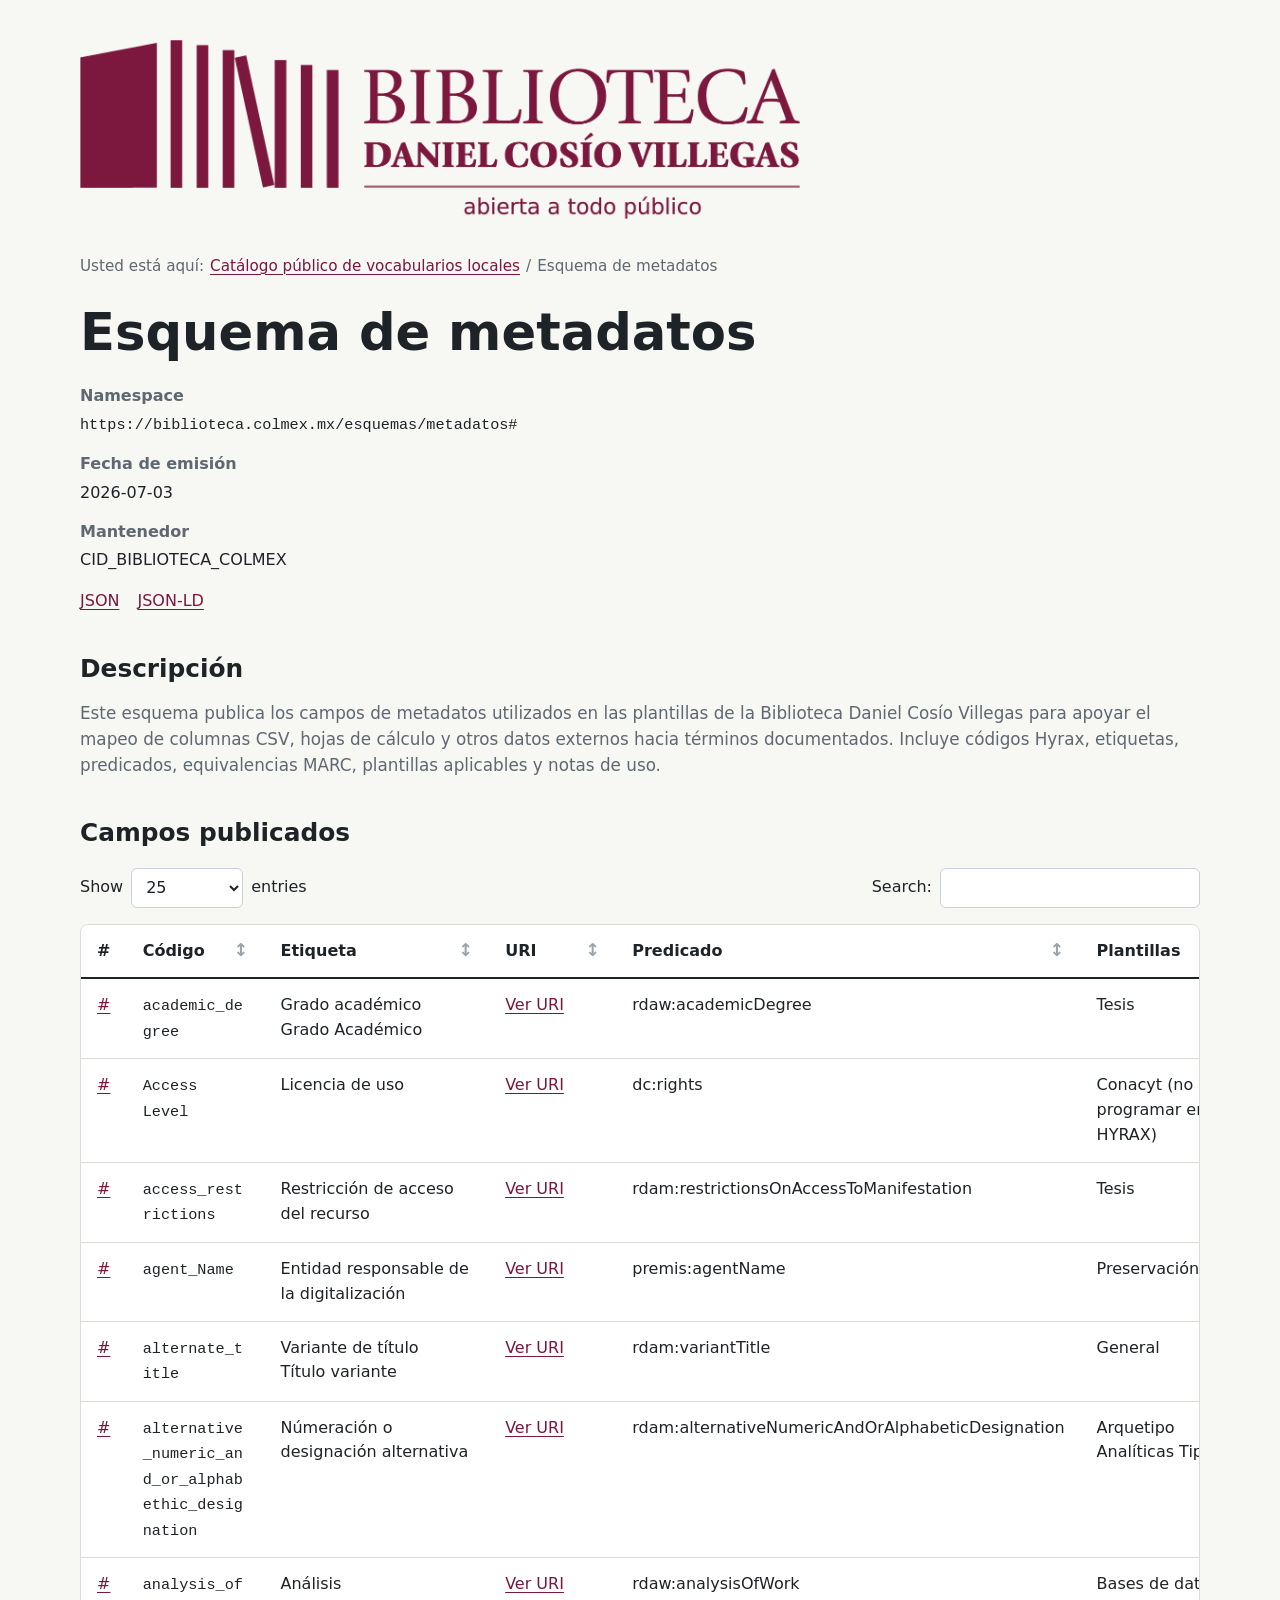
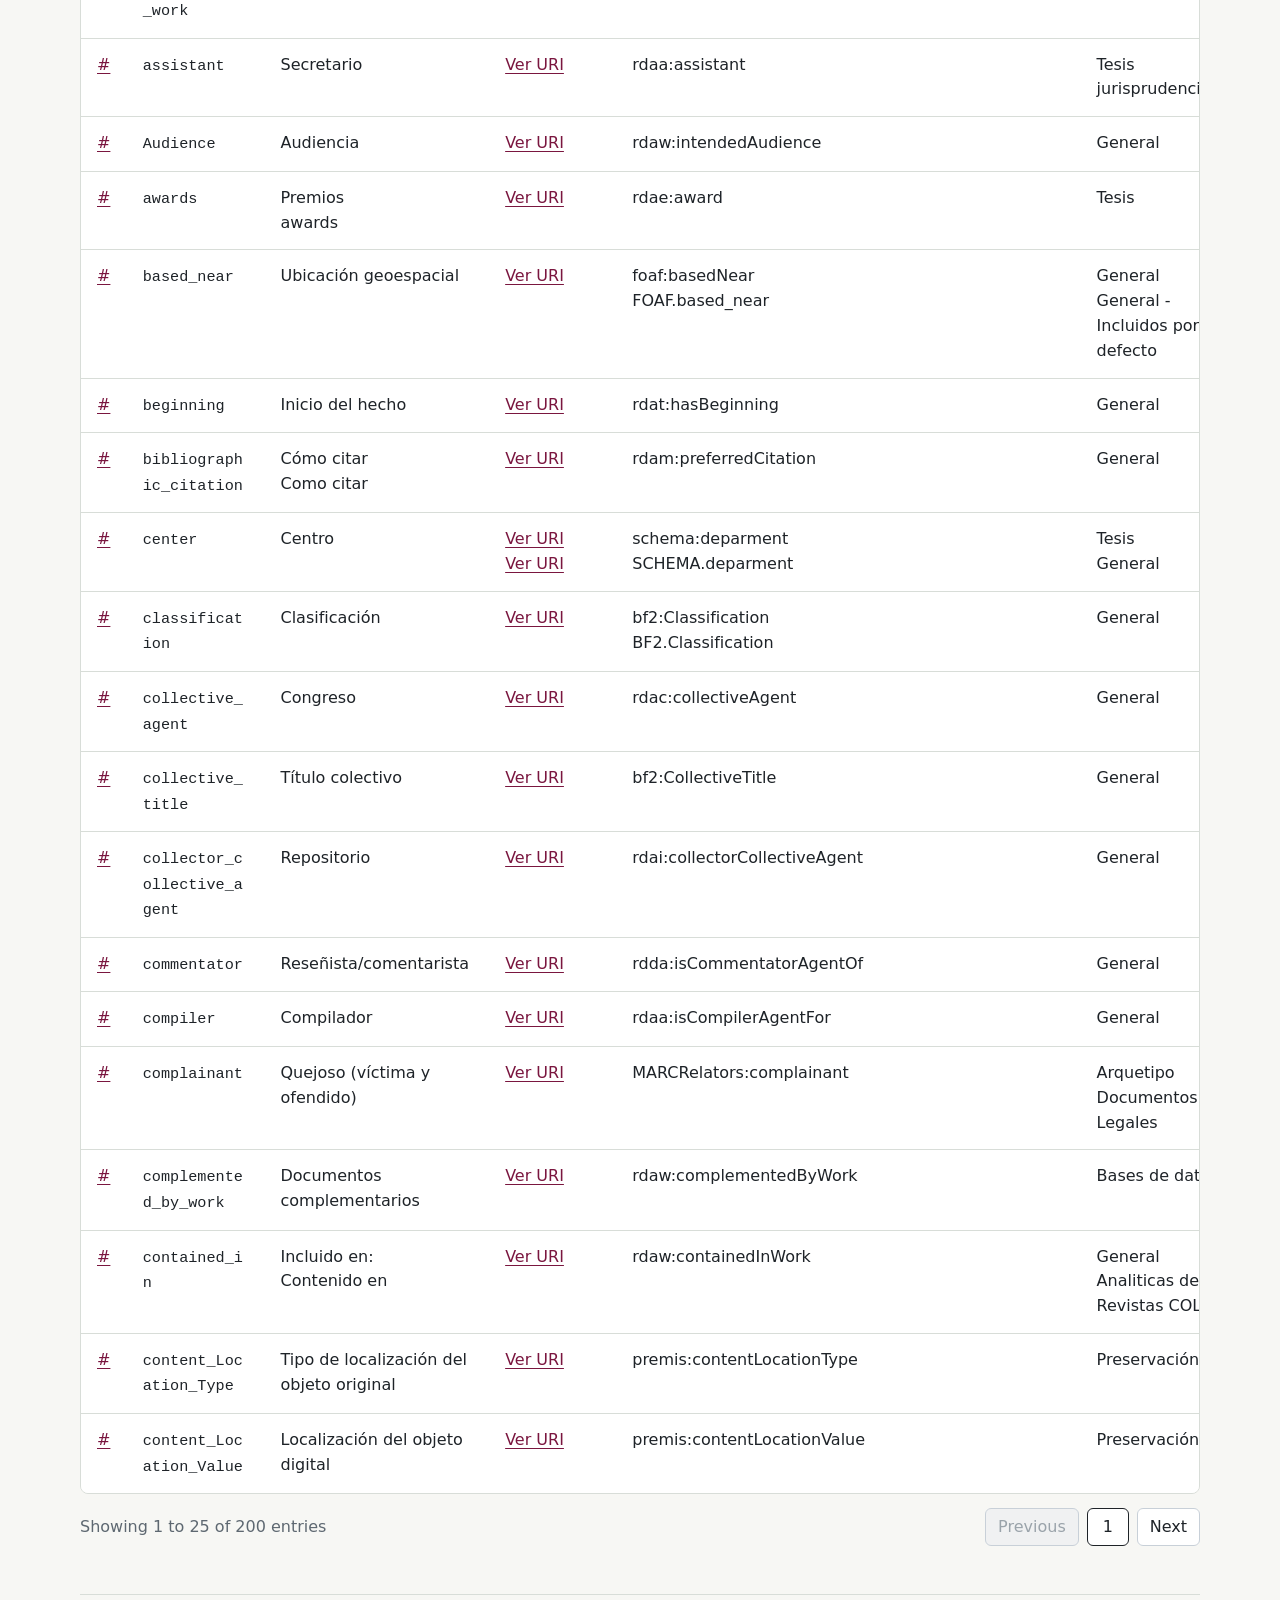
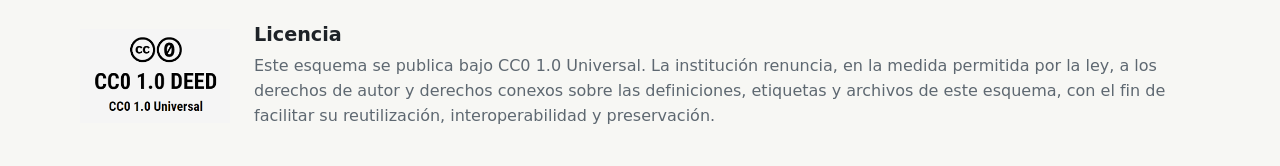
==== commit 15893f1f: "Simplify metadata schema page intro" ====
--- a/esquemas/metadatos/index.html
+++ b/esquemas/metadatos/index.html
@@ -47,14 +47,8 @@
         <p>Este esquema publica los campos de metadatos utilizados en las plantillas de la Biblioteca Daniel Cosío Villegas para apoyar el mapeo de columnas CSV, hojas de cálculo y otros datos externos hacia términos documentados. Incluye códigos Hyrax, etiquetas, predicados, equivalencias MARC, plantillas aplicables y notas de uso.</p>
       </section>
 
-      <section aria-labelledby="ai-use">
-        <h2 id="ai-use">Uso para mapeo asistido por IA</h2>
-        <p class="section-copy">Un sistema de IA puede comparar encabezados de un CSV contra los códigos, etiquetas, predicados, MARC, plantillas y notas publicados en los archivos JSON y JSON-LD. Cuando exista ambigüedad, debe preferir coincidencias por código exacto o etiqueta y usar las notas de plantilla para resolver el campo más adecuado.</p>
-      </section>
-
       <section aria-labelledby="fields">
         <h2 id="fields">Campos publicados</h2>
-        <p class="section-copy">200 campos activos o propuestos. La hoja marcada como “no usar” se conserva fuera del esquema activo.</p>
         <div class="table-controls" data-schema-controls>
           <label>
             Show
